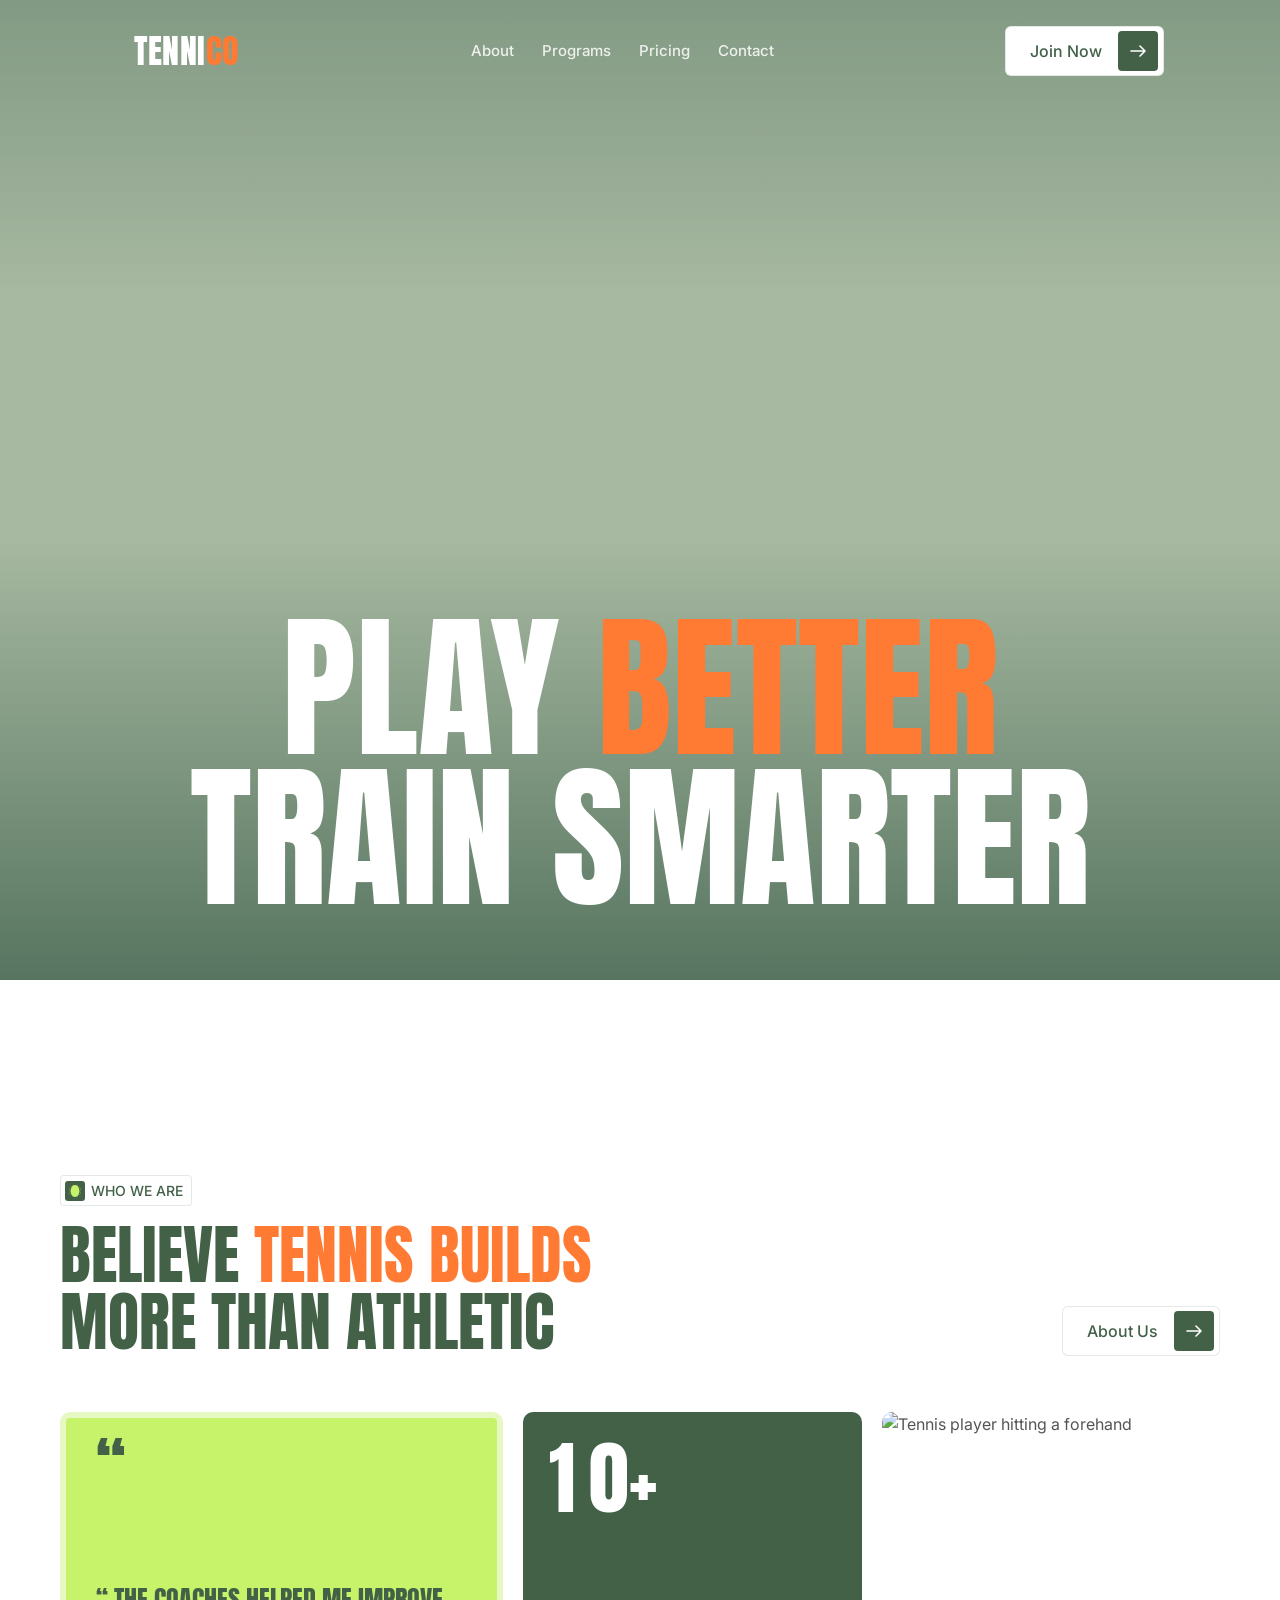
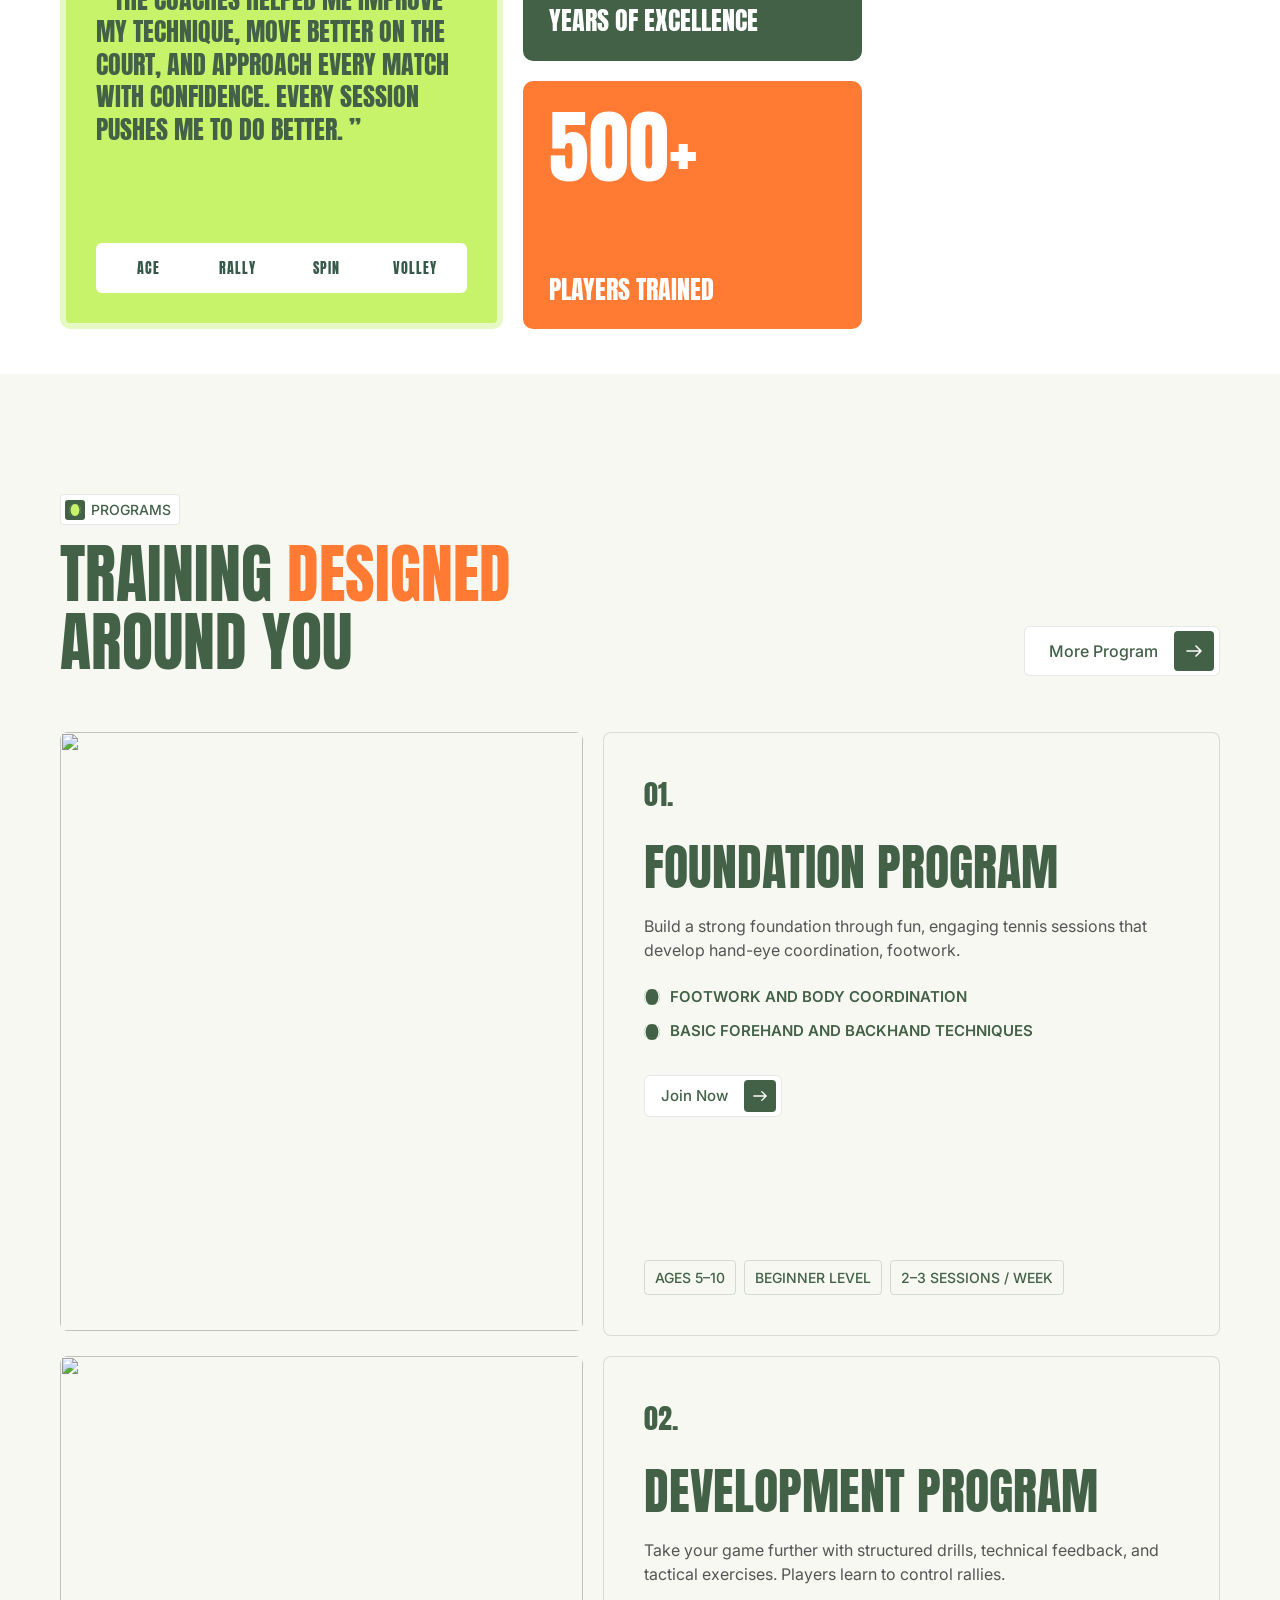
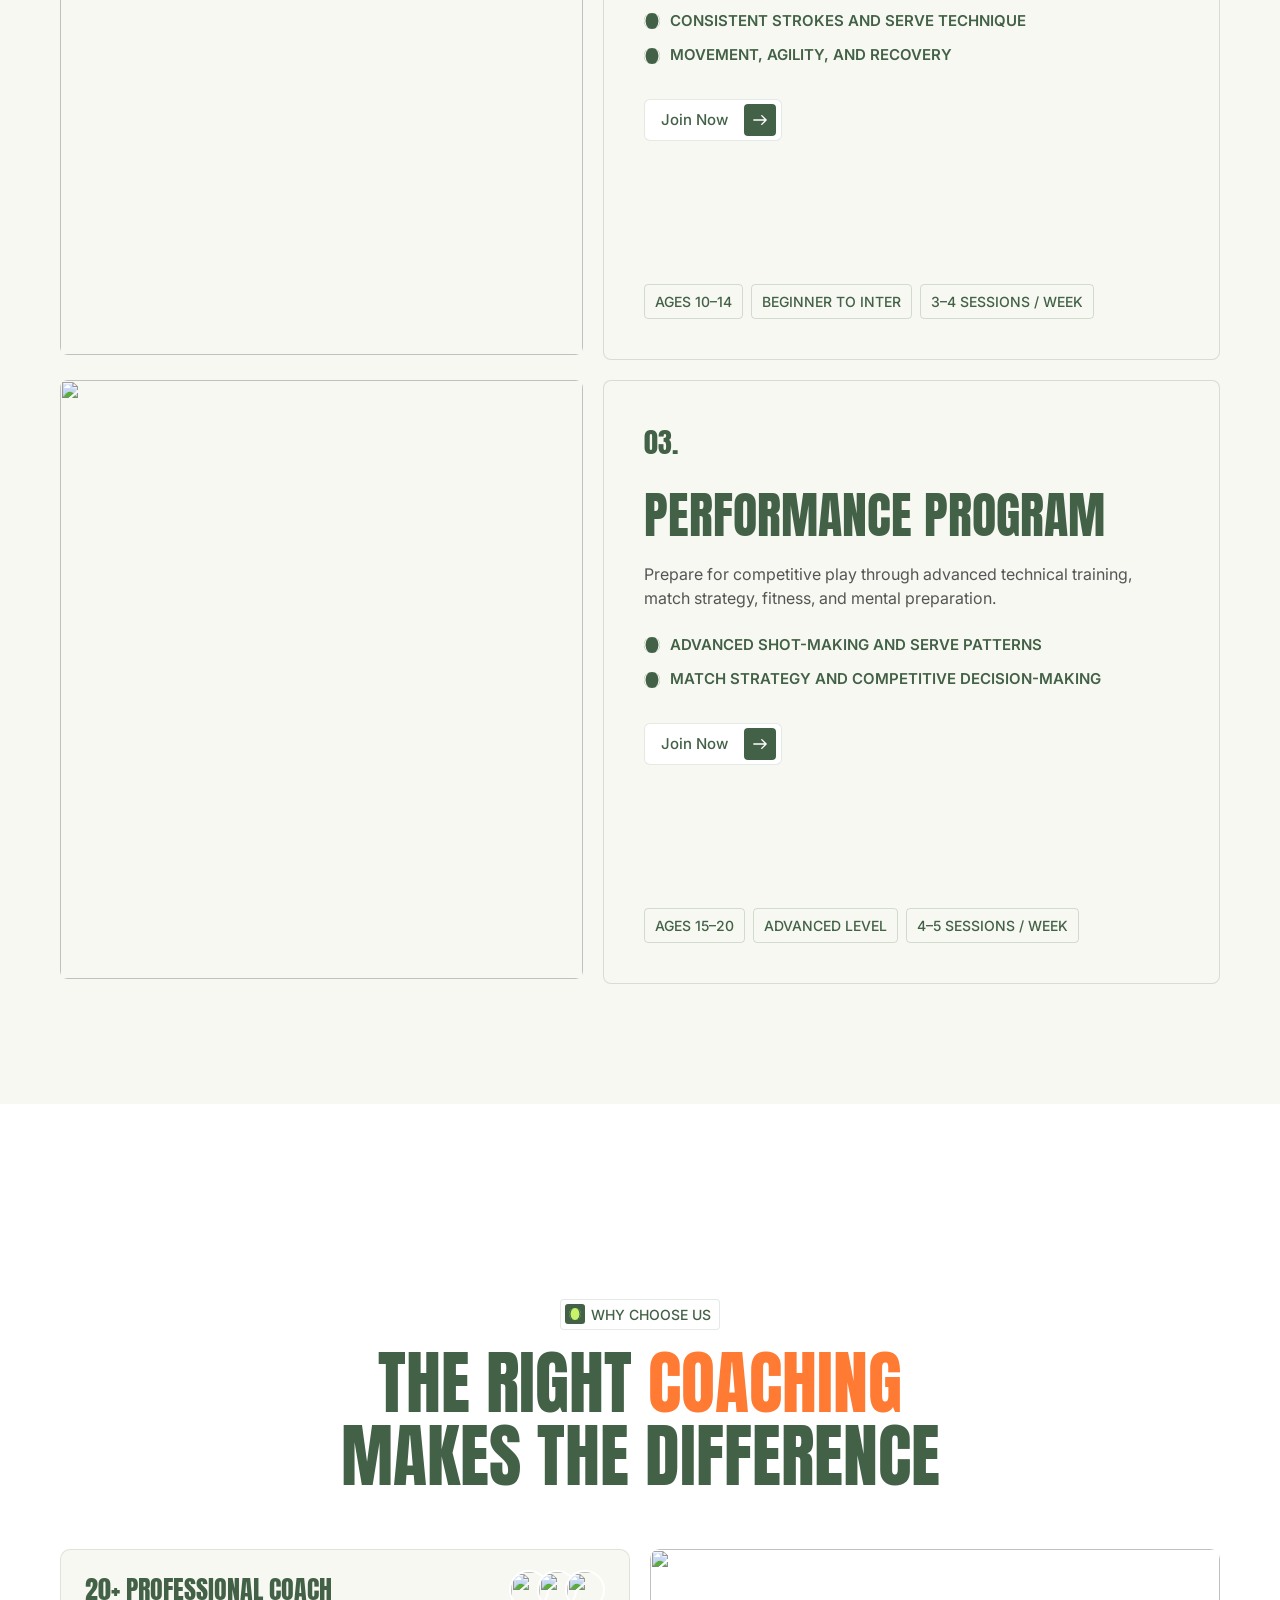
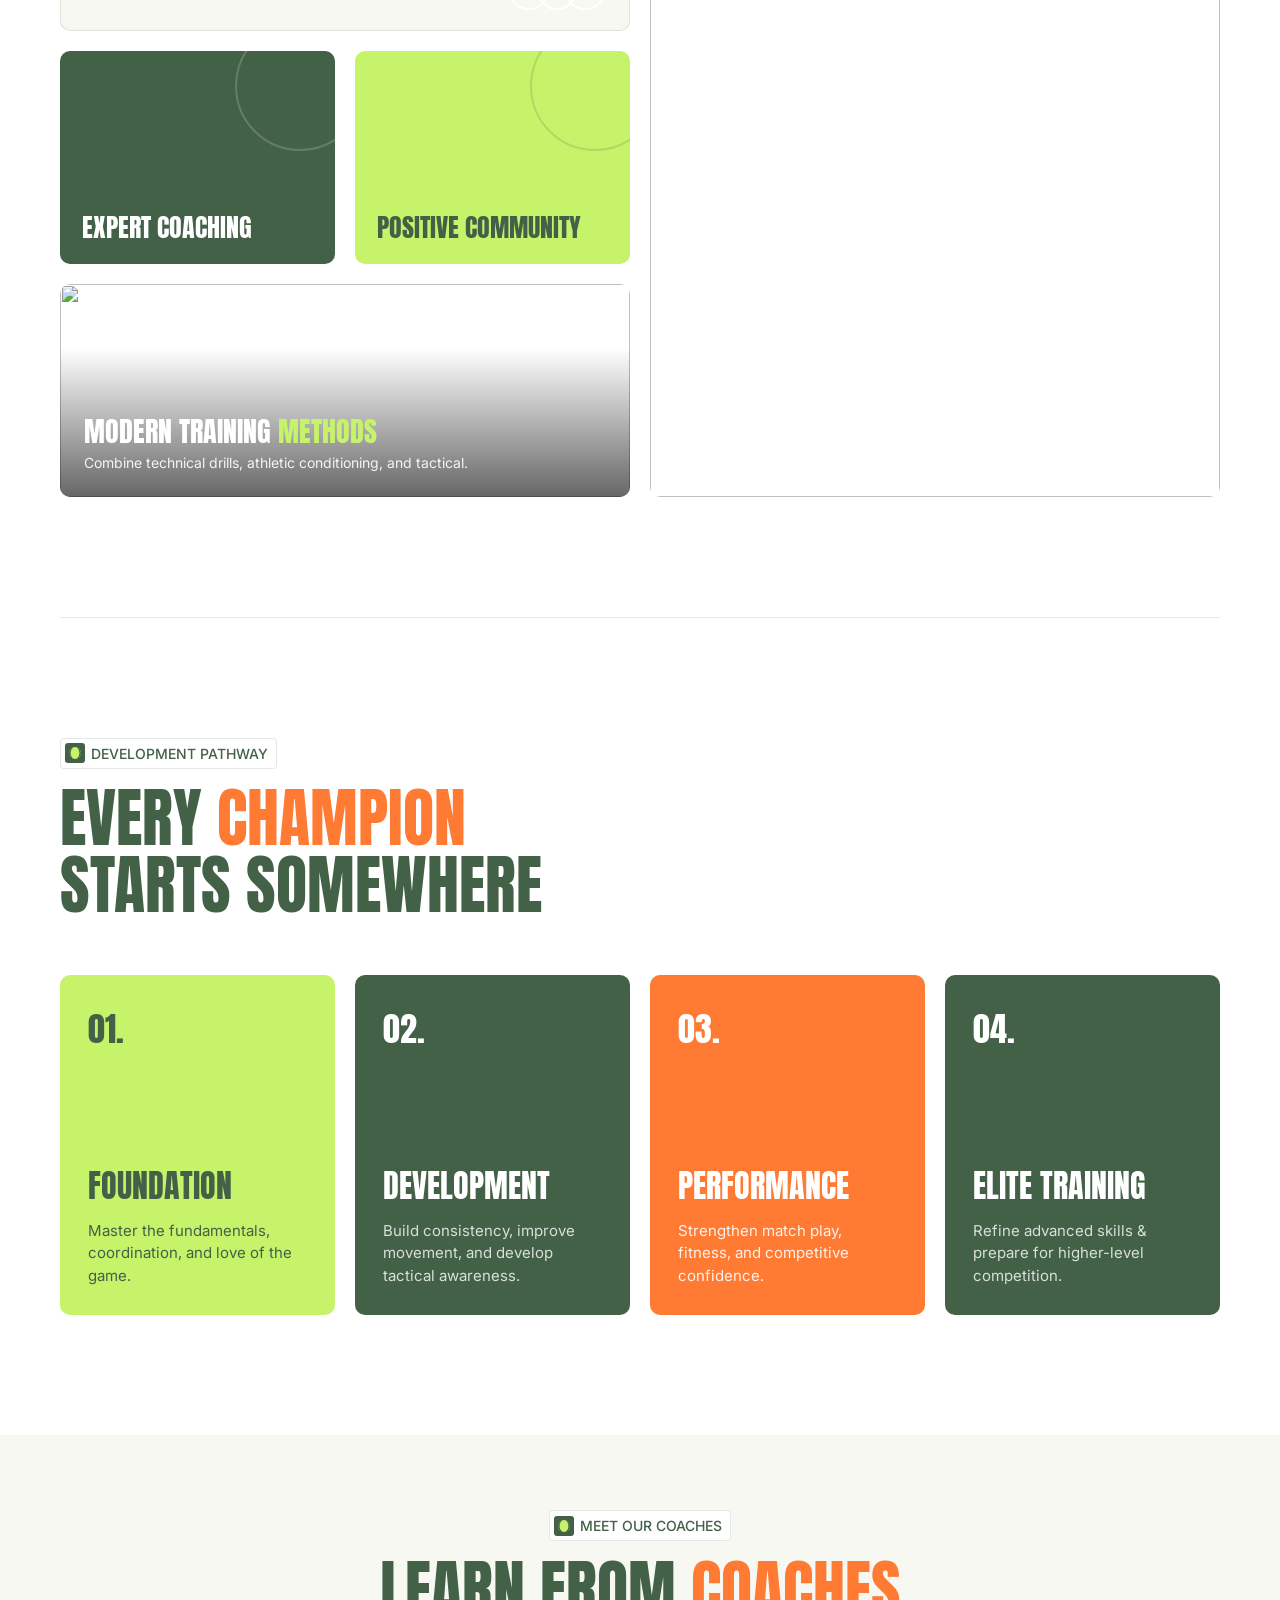
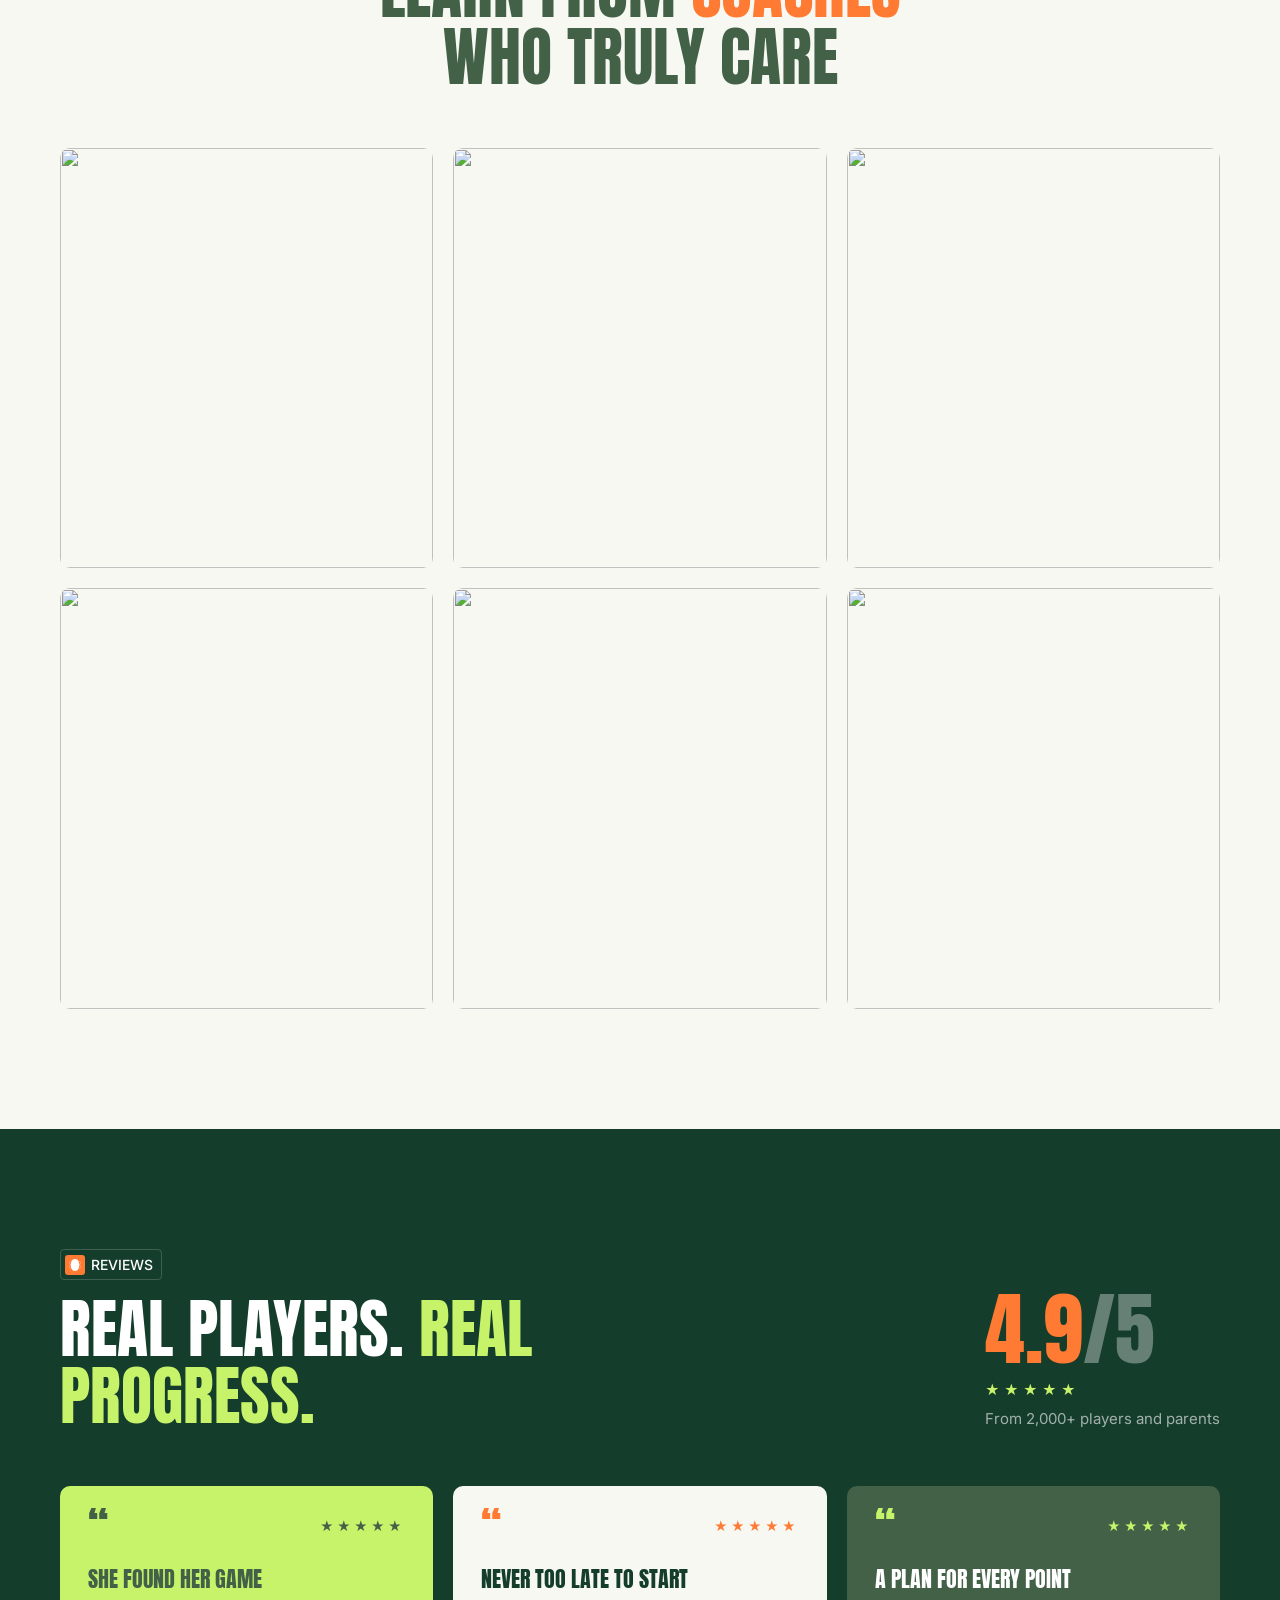
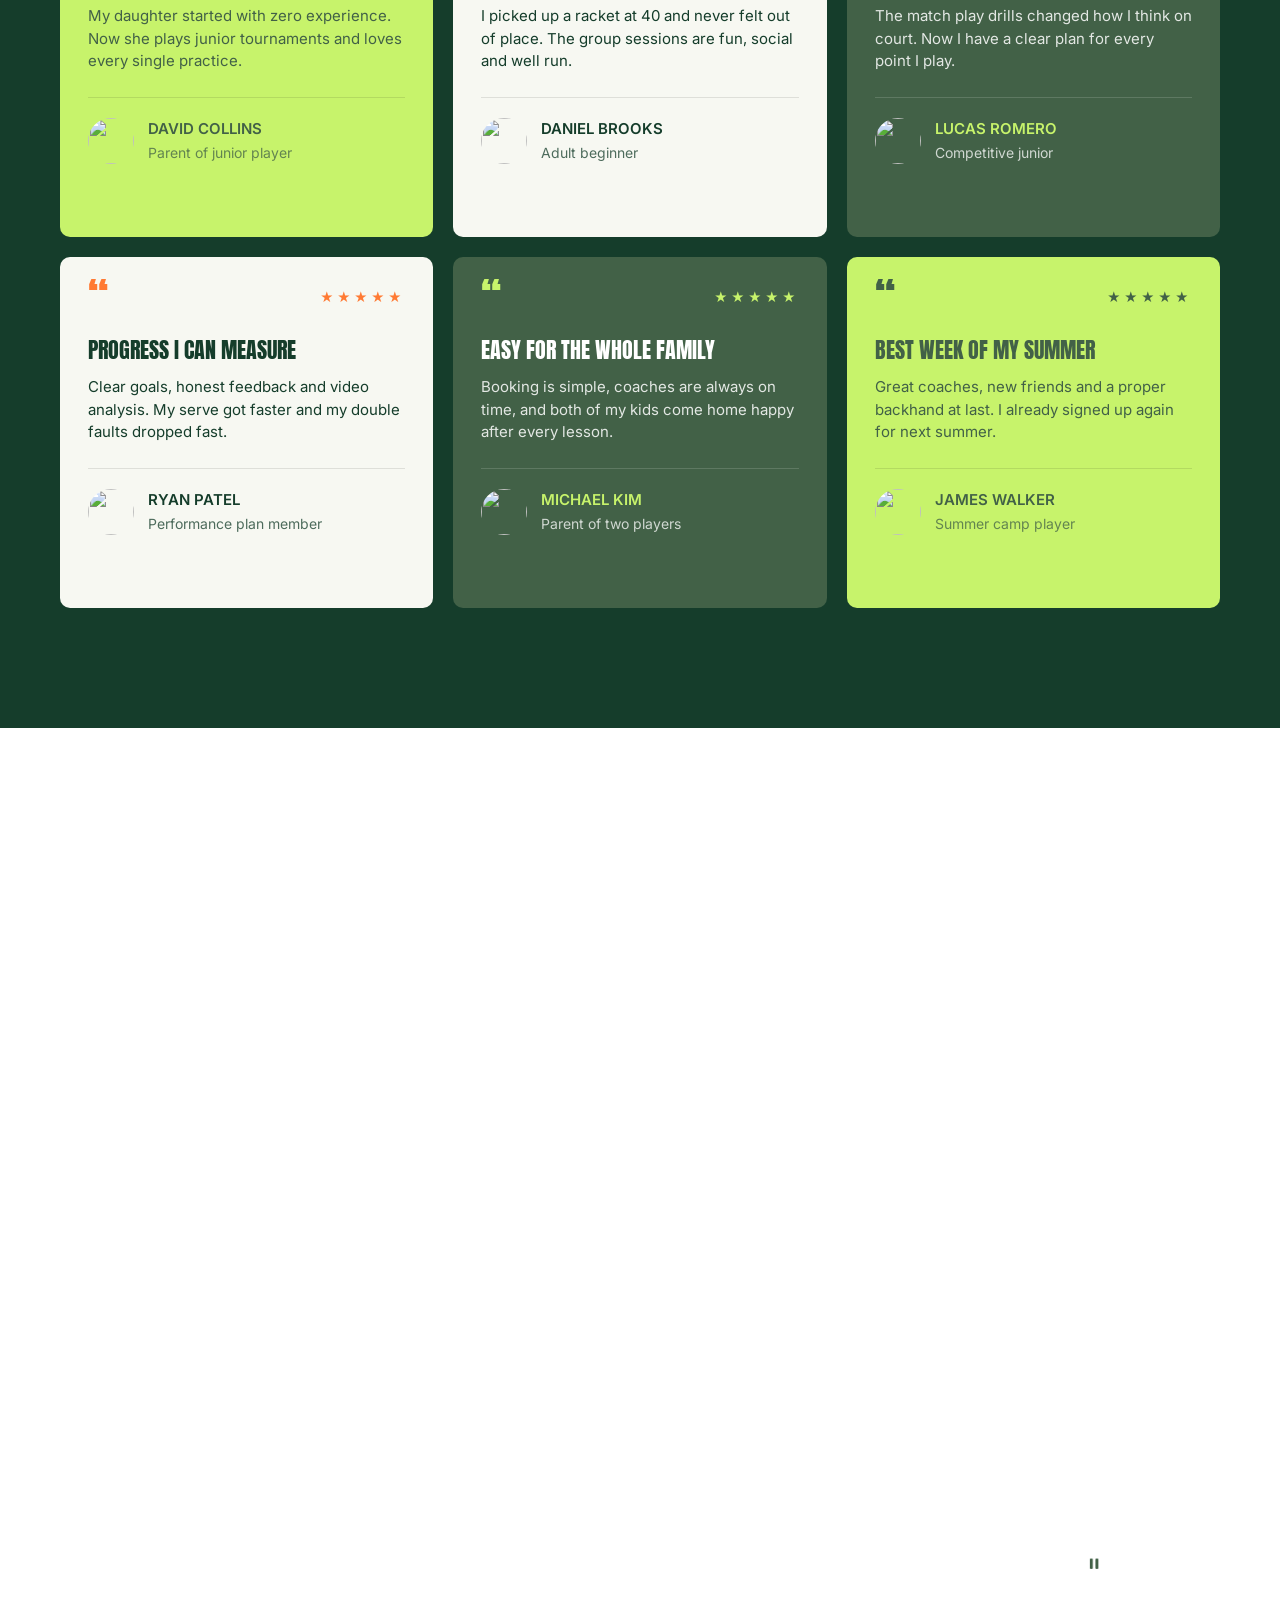
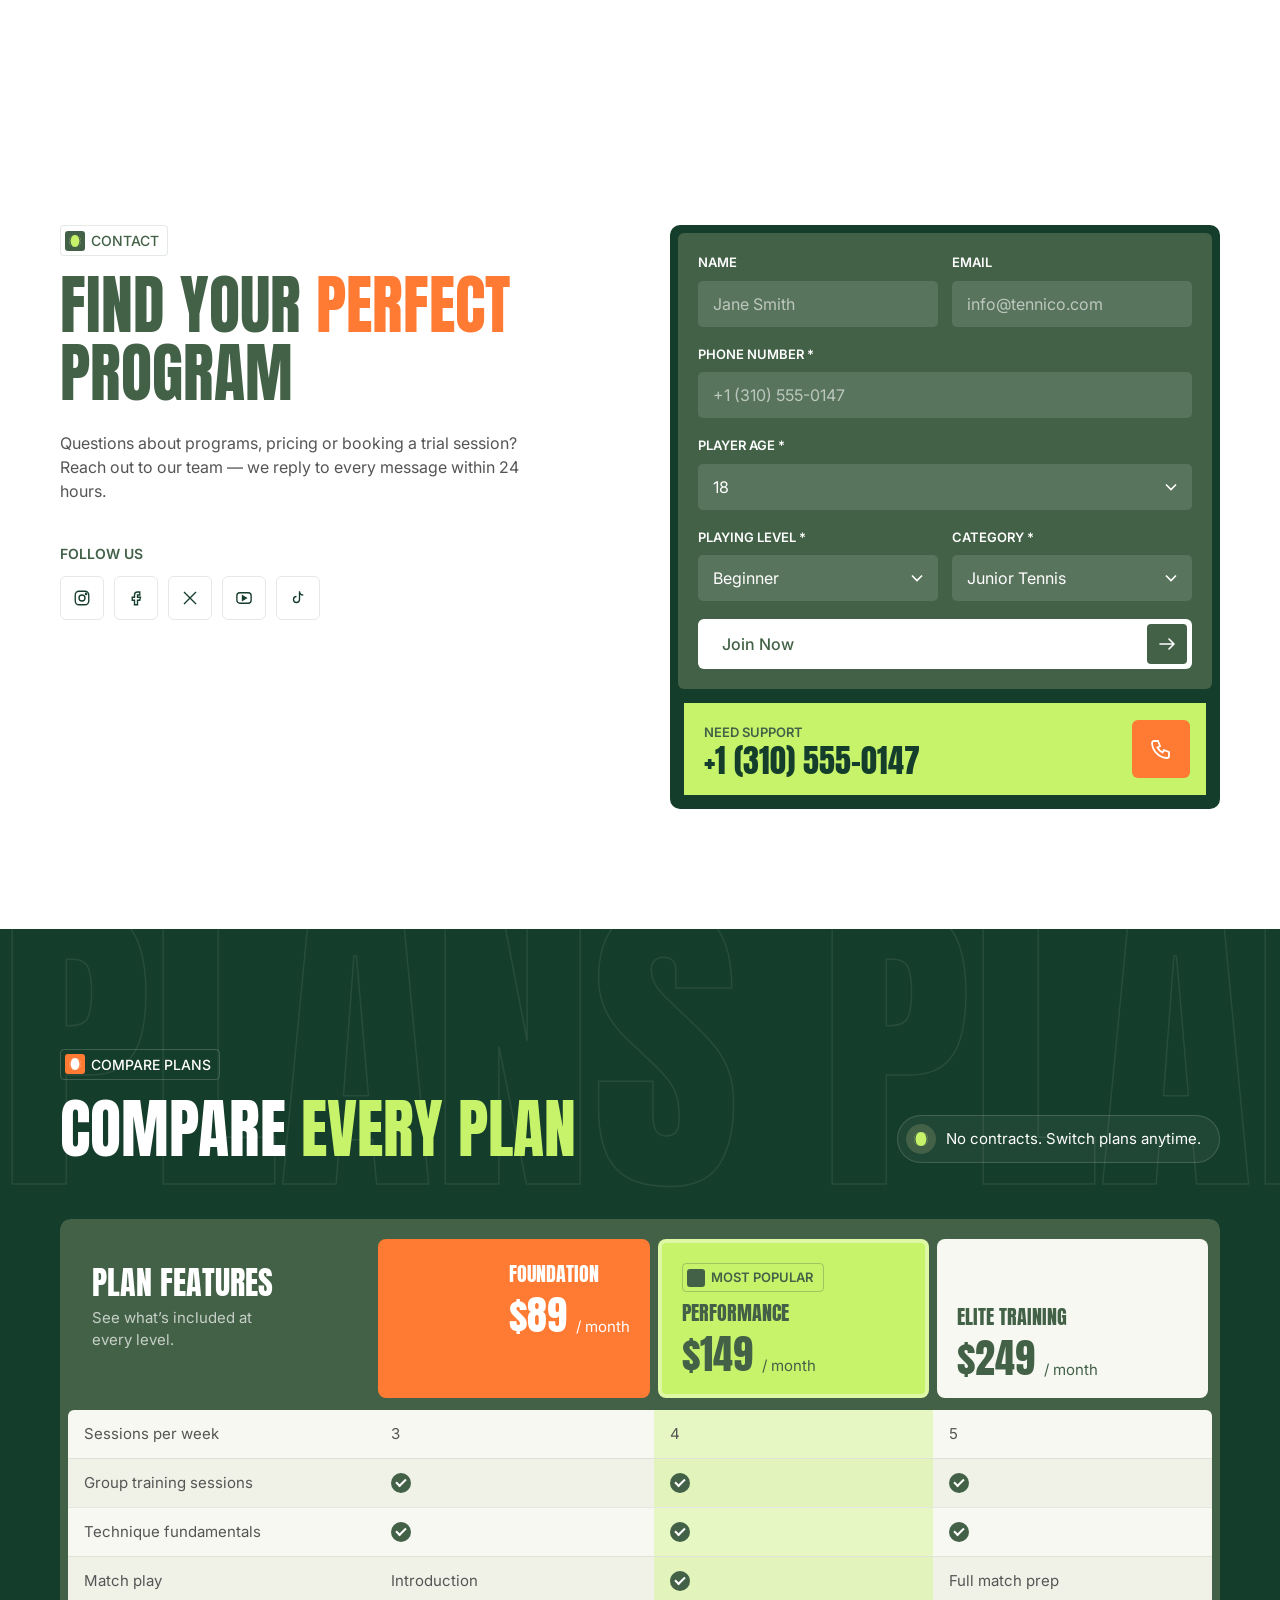
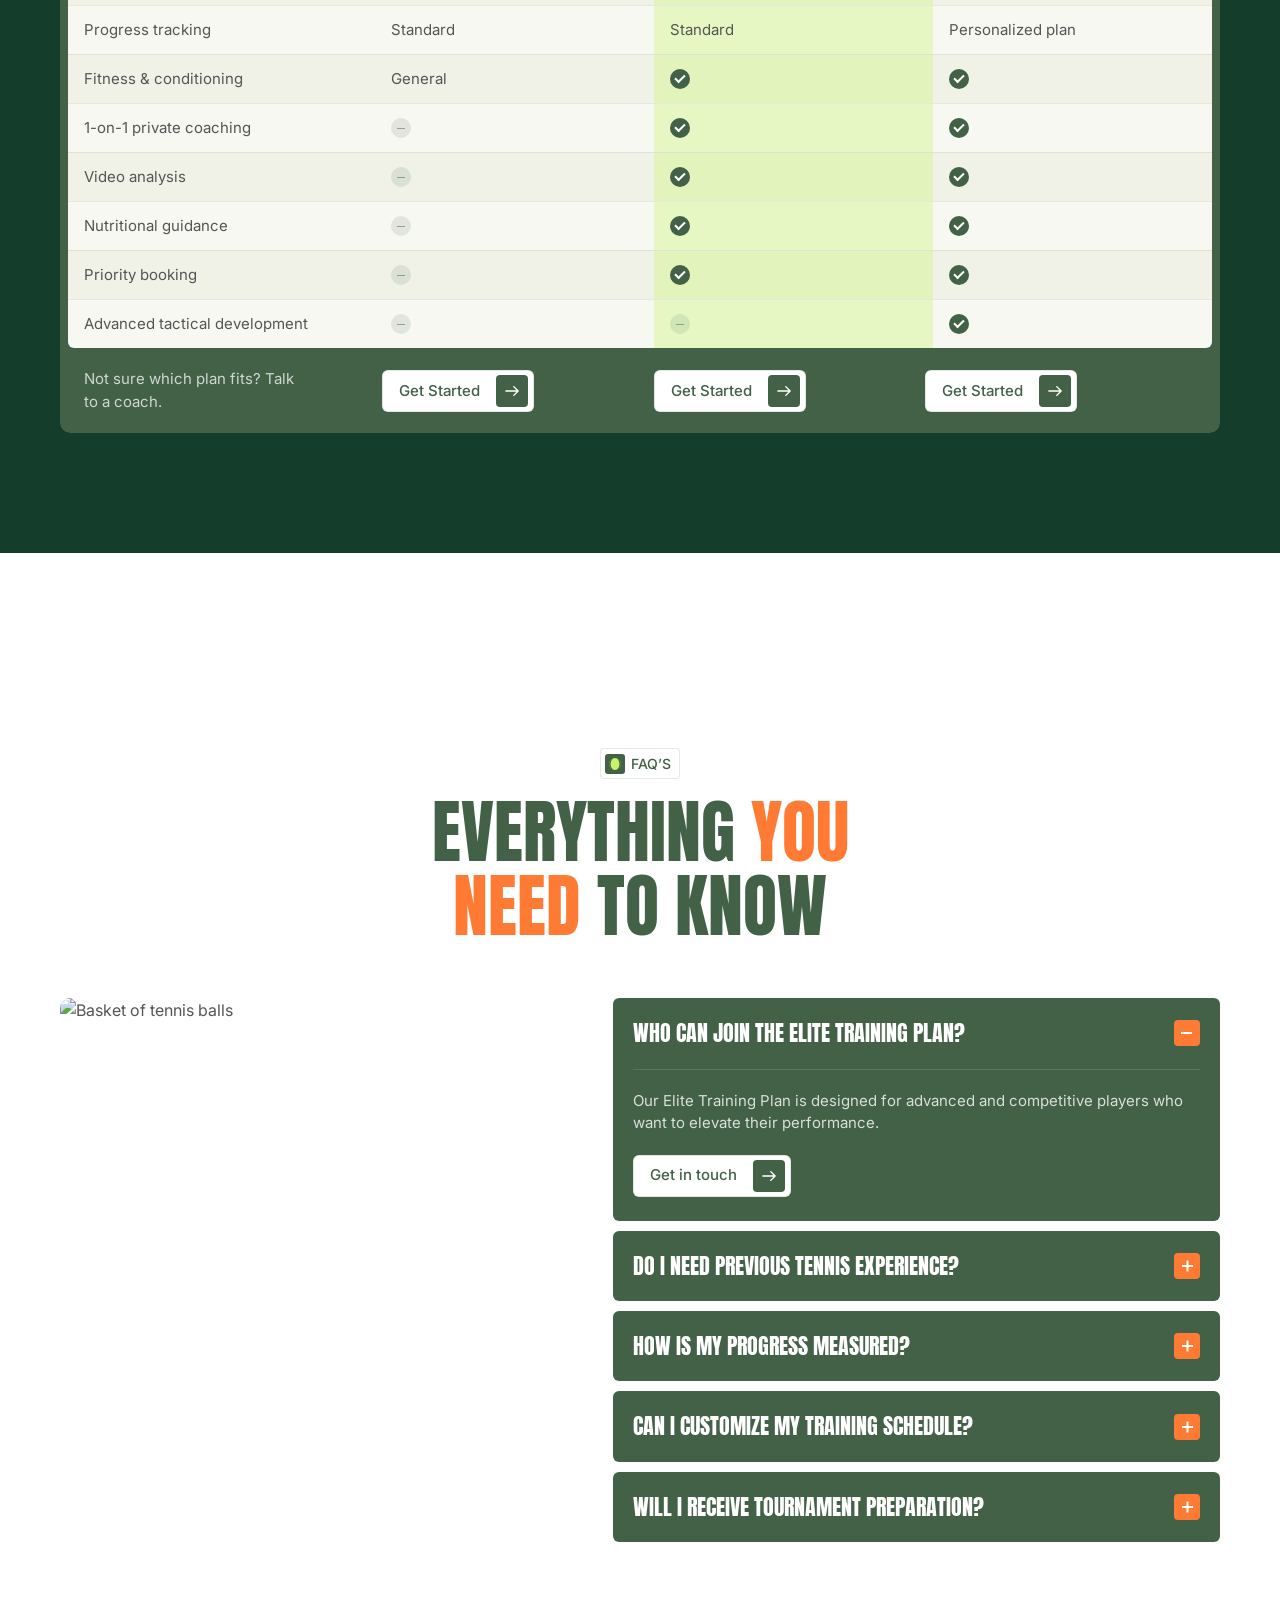
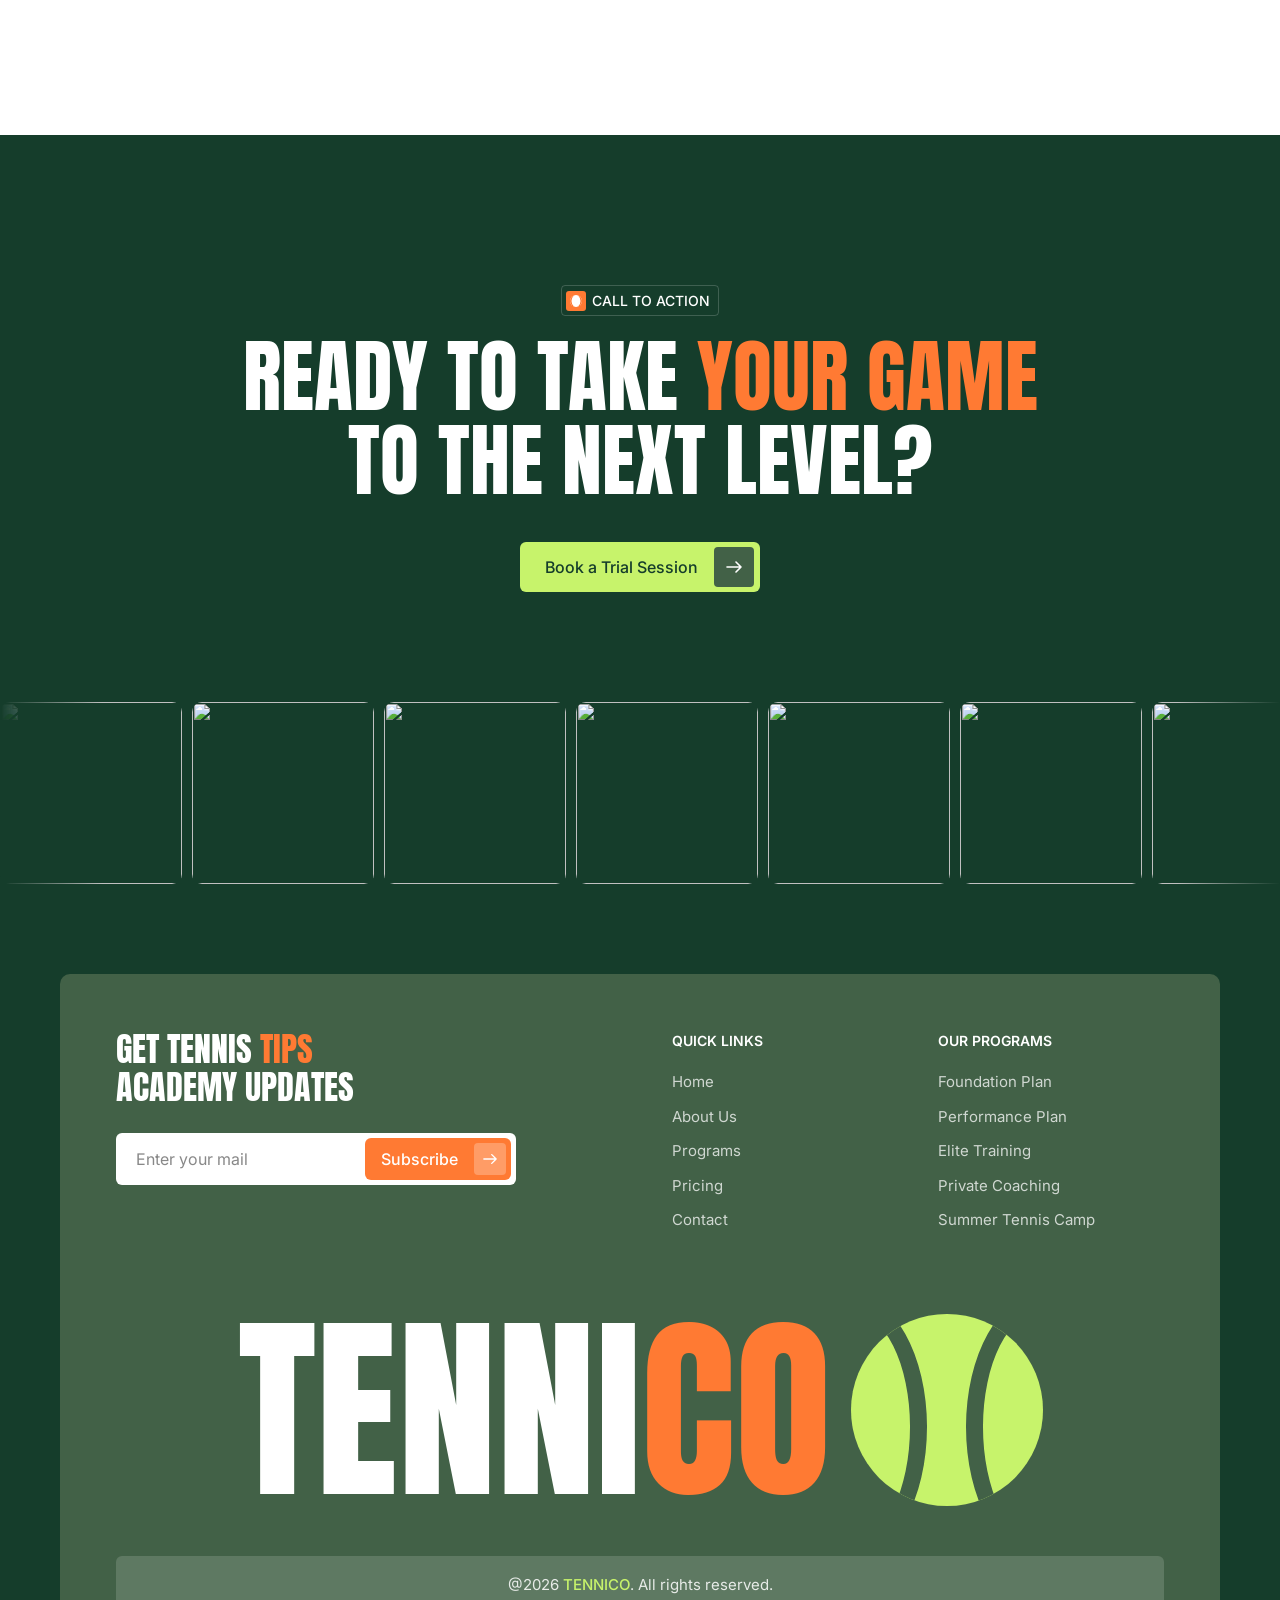
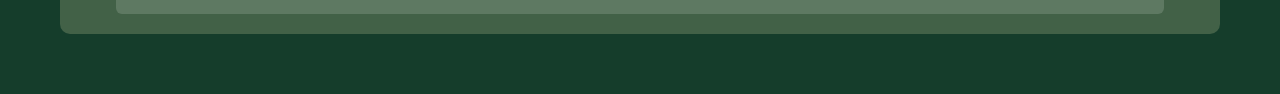
==== index.html @ ff77d7dc "Add Tennico one-page site Co-Authored-By: Claude Opus 5.5 <noreply@anthropic.com>" ====
<!doctype html>
<html lang="en">
<head>
<meta charset="utf-8">
<meta name="viewport" content="width=device-width, initial-scale=1">
<title>Tennico – Tennis Academy</title>
<link rel="preconnect" href="https://fonts.googleapis.com">
<link rel="preconnect" href="https://fonts.gstatic.com" crossorigin>
<link href="https://fonts.googleapis.com/css2?family=Anton&family=Inter:wght@400;500;600&display=swap" rel="stylesheet">
<style>
:root{
  --dark:#153D2B; --green:#426147; --lime:#C7F36B; --orange:#FF7A33;
  --cream:#F7F8F2; --white:#fff; --text:#555; --muted:#999;
  --line:rgba(66,97,71,.14);
  --ease:cubic-bezier(.22,1,.36,1);
  --container:1200px;
}
*{box-sizing:border-box;margin:0;padding:0}
html{scroll-behavior:smooth}
body{font-family:Inter,system-ui,sans-serif;font-size:16px;line-height:1.5;color:var(--text);background:var(--white);-webkit-font-smoothing:antialiased;overflow-x:hidden}
img{display:block;max-width:100%}
a{color:inherit;text-decoration:none}
button,input,select{font:inherit}
.container{width:100%;max-width:var(--container);margin:0 auto;padding:0 20px}
.display{font-family:Anton,Impact,sans-serif;font-weight:400;text-transform:uppercase;line-height:1.05;letter-spacing:0}
.h2{font-size:64px;color:var(--green)}
.o{color:var(--orange)} .l{color:var(--lime)} .w{color:#fff}

/* ---------- reveal animations ---------- */
[data-reveal]{opacity:0;transform:translateY(75px);transition:opacity 1s var(--ease),transform 1s var(--ease)}
[data-reveal].in{opacity:1;transform:none}
[data-fade]{opacity:0;transition:opacity 1.1s var(--ease)}
[data-fade].in{opacity:1}
.flip-wrap{perspective:1400px}
[data-flip]{opacity:0;transform:rotateY(180deg);transition:opacity .5s ease,transform 1.1s var(--ease);backface-visibility:hidden}
[data-flip].in{opacity:1;transform:none}

/* ---------- badge ---------- */
.badge{display:inline-flex;align-items:center;gap:6px;padding:4px 8px 4px 4px;border:1px solid var(--line);border-radius:4px;background:#fff;font-size:14px;font-weight:500;color:var(--green);text-transform:uppercase}
.badge i{width:20px;height:20px;border-radius:3px;background:var(--green);display:grid;place-items:center}
.badge i::after{content:"";width:12px;height:12px;border-radius:50%;background:var(--lime);box-shadow:inset 3px 0 0 -1.5px var(--green),inset -3px 0 0 -1.5px var(--green)}
.badge.dark{background:transparent;border-color:rgba(255,255,255,.18);color:#fff}
.badge.orange i{background:var(--orange)} .badge.orange i::after{background:#fff;box-shadow:inset 3px 0 0 -1.5px var(--orange),inset -3px 0 0 -1.5px var(--orange)}

/* ---------- button (icon box expands on hover) ---------- */
.btn{position:relative;display:inline-flex;align-items:center;gap:16px;height:50px;padding:0 5px 0 24px;border-radius:6px;background:#fff;color:var(--green);font-weight:500;overflow:hidden;isolation:isolate;border:1px solid var(--line);cursor:pointer;white-space:nowrap}
.btn .ib{position:absolute;right:5px;top:50%;width:40px;height:40px;margin-top:-20px;border-radius:4px;background:var(--green);z-index:-1;transition:width .55s var(--ease),right .55s var(--ease),height .55s var(--ease),margin .55s var(--ease)}
.btn span{transition:color .4s var(--ease)}
.btn svg{width:40px;height:40px;padding:12px;color:#fff;flex:none;transition:transform .55s var(--ease)}
.btn:hover .ib{width:calc(100% - 10px)}
.btn:hover span{color:#fff}
.btn:hover svg{transform:translateX(3px)}
.btn.lime{background:var(--lime);border-color:transparent;color:var(--dark)}
.btn.lime .ib{background:var(--green)}
.btn.sm{height:42px;padding-left:16px;font-size:15px}
.btn.sm .ib{width:32px;height:32px;margin-top:-16px}
.btn.sm svg{width:32px;height:32px;padding:9px}
.btn.sm:hover .ib{width:calc(100% - 10px)}

/* ---------- nav ---------- */
.nav{position:fixed;inset:20px 0 auto;z-index:50;display:flex;justify-content:center;padding:0 20px;pointer-events:none}
.nav-in{pointer-events:auto;width:100%;max-width:1060px;display:flex;align-items:center;justify-content:space-between;padding:6px 6px 6px 24px;border-radius:8px;transition:background .5s var(--ease),backdrop-filter .5s,box-shadow .5s}
.nav.scrolled .nav-in{background:rgba(21,61,43,.82);backdrop-filter:blur(14px);-webkit-backdrop-filter:blur(14px);box-shadow:0 10px 30px rgba(0,0,0,.12)}
.logo{font-family:Anton,sans-serif;font-size:34px;line-height:1;color:#fff;letter-spacing:.5px}
.logo b{font-weight:400;color:var(--orange)}
.links{display:flex;gap:28px}
.links a{position:relative;color:rgba(255,255,255,.85);font-size:15px;font-weight:500;overflow:hidden;display:block;height:22px}
.links a span{display:block;transition:transform .5s var(--ease)}
.links a span:last-child{position:absolute;top:100%;left:0;color:var(--lime)}
.links a:hover span{transform:translateY(-100%)}
.burger{display:none;width:44px;height:44px;border-radius:6px;background:#fff;border:0;cursor:pointer;place-items:center}
.burger i{display:block;width:18px;height:2px;background:var(--green);position:relative;transition:transform .4s var(--ease)}
.burger i::before,.burger i::after{content:"";position:absolute;left:0;width:18px;height:2px;background:var(--green);transition:transform .4s var(--ease),top .4s var(--ease)}
.burger i::before{top:-6px}.burger i::after{top:6px}
.nav.open .burger i{background:transparent}
.nav.open .burger i::before{top:0;transform:rotate(45deg)}
.nav.open .burger i::after{top:0;transform:rotate(-45deg)}
.mmenu{display:none}

/* ---------- hero ---------- */
.hero{position:relative;height:980px;max-height:110vh;min-height:640px;overflow:hidden;background:#a7b9a1}
.hero-bg{position:absolute;inset:-6% 0 0;opacity:0;transform:scale(1.1);transition:opacity 1.4s var(--ease),transform 1.8s var(--ease);will-change:transform}
.hero-bg img{width:100%;height:100%;object-fit:cover;object-position:center top}
.loaded .hero-bg{opacity:1;transform:scale(1)}
.hero-grad{position:absolute;inset:0;background:linear-gradient(180deg,rgba(21,61,43,.25) 0%,rgba(21,61,43,0) 30%,rgba(21,61,43,0) 55%,rgba(21,61,43,.55) 100%)}
.hero-title{position:absolute;left:0;right:0;bottom:70px;text-align:center;color:#fff;font-size:clamp(64px,12.2vw,176px);line-height:.92}
.hero-title .line{display:block;overflow:hidden;padding-top:.04em}
.hero-title .word{display:inline-block;transform:translateY(110%);transition:transform 1.2s var(--ease)}
.loaded .hero-title .word{transform:none}

/* ---------- section shells ---------- */
section{position:relative;overflow:clip}
.pad{padding:120px 0}
.head-row{display:flex;justify-content:space-between;align-items:flex-end;gap:40px;margin-bottom:56px}
.head-row .h2{margin-top:16px}
.center{text-align:center}
.center .h2{margin-top:16px}

/* ---------- who we are ---------- */
.who{padding:195px 0 45px}
.who-grid{display:grid;grid-template-columns:1.18fr .9fr .9fr;gap:20px;height:517px}
.quote-card{background:var(--lime);border-radius:10px;padding:30px;display:flex;flex-direction:column;justify-content:space-between;border:6px solid #e7f9c3}
.quote-card .qm{font-family:Anton;font-size:64px;line-height:.6;color:var(--green);height:36px}
.quote-card p{font-family:Anton;text-transform:uppercase;font-size:26px;line-height:1.25;color:var(--green)}
.partners{display:grid;grid-template-columns:repeat(4,1fr);gap:8px;background:#fff;border-radius:6px;padding:12px}
.partners span{height:26px;display:grid;place-items:center;font-family:Anton;font-size:14px;color:var(--dark);letter-spacing:1px;opacity:.85}
.stats{display:grid;grid-template-rows:1fr 1fr;gap:20px}
.stat{border-radius:10px;padding:26px;display:flex;flex-direction:column;justify-content:space-between;color:#fff}
.stat.g{background:var(--green)} .stat.or{background:var(--orange)}
.stat .num{font-family:Anton;font-size:80px;line-height:1;display:flex}
.stat .lbl{font-family:Anton;font-size:26px;text-transform:uppercase;line-height:1.1}
.roll{display:inline-block;height:1em;overflow:hidden;line-height:1}
.roll span{display:flex;flex-direction:column;transition:transform 2.2s var(--ease)}
.roll span b{font-weight:400;height:1em}
.photo{border-radius:10px;overflow:hidden}
.photo img{width:100%;height:100%;object-fit:cover;transition:transform 1.2s var(--ease)}
.photo:hover img{transform:scale(1.06)}

/* ---------- programs ---------- */
.programs{background:var(--cream)}
.prog{display:grid;grid-template-columns:1fr 1.18fr;gap:20px;min-height:604px;margin-top:20px}
.prog .photo{height:599px;border-radius:8px}
.prog-card{background:var(--cream);border:1px solid rgba(66,97,71,.18);border-radius:8px;padding:40px;display:flex;flex-direction:column}
.prog-card .n{font-family:Anton;font-size:28px;color:var(--green)}
.prog-card h3{font-family:Anton;font-weight:400;font-size:50px;text-transform:uppercase;color:var(--green);line-height:1.1;margin:24px 0 20px}
.prog-card p{max-width:520px}
.prog-card ul{list-style:none;margin:24px 0 32px;display:grid;gap:12px}
.prog-card li{display:flex;gap:10px;align-items:center;font-weight:600;color:var(--green);text-transform:uppercase;font-size:15px}
.ball{width:16px;height:16px;border-radius:50%;background:var(--green);flex:none;box-shadow:inset 4px 0 0 -2.5px var(--cream),inset -4px 0 0 -2.5px var(--cream)}
.tags{margin-top:auto;display:flex;flex-wrap:wrap;gap:8px}
.tags span{padding:6px 10px;border:1px solid rgba(66,97,71,.2);border-radius:4px;font-size:14px;font-weight:500;text-transform:uppercase;color:var(--green)}

/* ---------- why choose ---------- */
.why{padding:195px 0 0}
.why .h2{font-size:70px}
.why-grid{display:grid;grid-template-columns:1fr 1fr;gap:20px;margin-top:56px;height:548px}
.why-left{display:grid;grid-template-rows:auto 1fr 1fr;gap:20px}
.why-left .tiles{display:grid;grid-template-columns:1fr 1fr;gap:20px}
.coach-count{display:flex;align-items:center;justify-content:space-between;background:var(--cream);border:1px solid var(--line);border-radius:10px;padding:20px 24px}
.coach-count strong{font-family:Anton;font-weight:400;font-size:26px;color:var(--green);text-transform:uppercase}
.avatars{display:flex}
.avatars img{width:40px;height:40px;border-radius:50%;border:2px solid #fff;object-fit:cover;margin-left:-12px}
.tile{position:relative;border-radius:10px;padding:22px;display:flex;align-items:flex-end;overflow:hidden;min-height:120px}
.tile h4{font-family:Anton;font-weight:400;font-size:26px;text-transform:uppercase;position:relative;z-index:1;line-height:1.1}
.tile.g{background:var(--green);color:#fff}.tile.lm{background:var(--lime);color:var(--green)}
.tile .ring{position:absolute;right:-30px;top:-30px;width:130px;height:130px;border-radius:50%;border:2px solid currentColor;opacity:.18;transition:transform 1s var(--ease)}
.tile:hover .ring{transform:scale(1.25) rotate(40deg)}
.img-tile{position:relative;border-radius:10px;overflow:hidden;color:#fff;display:flex;flex-direction:column;justify-content:flex-end;padding:24px}
.img-tile img{position:absolute;inset:0;width:100%;height:100%;object-fit:cover;transition:transform 1.2s var(--ease)}
.img-tile:hover img{transform:scale(1.06)}
.img-tile::before{content:"";position:absolute;inset:0;background:linear-gradient(0deg,rgba(0,0,0,.6),transparent 70%);z-index:1}
.img-tile h4,.img-tile p{position:relative;z-index:2}
.img-tile h4{font-family:Anton;font-weight:400;font-size:28px;text-transform:uppercase}
.img-tile p{font-size:14px;opacity:.9}
.slider{position:relative;border-radius:10px;overflow:hidden}
.slider img{position:absolute;inset:0;width:100%;height:100%;object-fit:cover;opacity:0;transform:scale(1.08);transition:opacity 1s var(--ease),transform 6s linear}
.slider img.on{opacity:1;transform:scale(1)}
.dots{position:absolute;left:50%;bottom:22px;transform:translateX(-50%);display:flex;gap:6px;z-index:2}
.dots button{width:24px;height:4px;border-radius:2px;border:0;background:rgba(255,255,255,.4);cursor:pointer;overflow:hidden;position:relative}
.dots button::after{content:"";position:absolute;inset:0;background:#fff;transform:scaleX(0);transform-origin:left}
.dots button.on::after{animation:dot 4.5s linear forwards}
@keyframes dot{to{transform:scaleX(1)}}
.divider{height:1px;background:var(--line);margin-top:120px}

/* ---------- pathway ---------- */
.path{padding:120px 0}
.path-cards{display:grid;grid-template-columns:repeat(4,1fr);gap:20px;height:340px;margin-top:56px}
.pcard{border-radius:10px;padding:28px;display:flex;flex-direction:column;justify-content:space-between;transition:transform .6s var(--ease),opacity .5s ease}
.pcard.in:hover{transform:translateY(-8px)}
.pcard .num{font-family:Anton;font-size:34px}
.pcard h4{font-family:Anton;font-weight:400;font-size:32px;text-transform:uppercase;margin-bottom:10px}
.pcard p{font-size:15px}
.pc1{background:var(--lime);color:var(--green)}.pc1 p{color:var(--green)}
.pc2,.pc4{background:var(--green);color:#fff}.pc2 p,.pc4 p{color:rgba(255,255,255,.8)}
.pc3{background:var(--orange);color:#fff}.pc3 p{color:rgba(255,255,255,.9)}

/* ---------- coaches ---------- */
.coaches{background:var(--cream);padding:75px 0 120px}
.coach-grid{display:grid;grid-template-columns:repeat(3,1fr);gap:20px;margin-top:56px}
.coach{position:relative;aspect-ratio:370/417;border-radius:10px;overflow:hidden;cursor:pointer}
.coach img{width:100%;height:100%;object-fit:cover;transition:transform 1.2s var(--ease)}
.coach:hover img{transform:scale(1.07)}
.coach .tag{position:absolute;left:16px;right:16px;bottom:16px;padding:14px 18px;border-radius:6px;background:#fff;display:flex;justify-content:space-between;align-items:center;transform:translateY(calc(100% + 20px));transition:transform .6s var(--ease)}
.coach:hover .tag{transform:none}
.coach .tag b{font-family:Anton;font-weight:400;font-size:22px;color:var(--green);text-transform:uppercase}
.coach .tag small{color:var(--orange);font-weight:600;font-size:13px;text-transform:uppercase}

/* ---------- reviews ---------- */
.reviews{background:var(--dark);padding:120px 0}
.reviews .h2{color:#fff}
.score{text-align:left}
.score .big{font-family:Anton;font-size:80px;line-height:1;color:var(--orange)}
.score .big em{font-style:normal;color:rgba(255,255,255,.35)}
.stars{color:var(--lime);letter-spacing:4px;font-size:14px;margin:10px 0 6px}
.score small{color:rgba(255,255,255,.6);font-size:15px}
.rev-grid{display:grid;grid-template-columns:repeat(3,1fr);gap:20px}
.rev{border-radius:10px;padding:28px;display:flex;flex-direction:column;transition:transform .6s var(--ease)}
.rev:hover{transform:translateY(-8px) rotate(-.6deg)}
.rev .top{display:flex;justify-content:space-between;align-items:center}
.rev .qm{font-family:Anton;font-size:44px;line-height:.6;height:24px}
.rev .st{letter-spacing:3px;font-size:13px}
.rev h4{font-family:Anton;font-weight:400;font-size:22px;text-transform:uppercase;margin:24px 0 10px}
.rev p{font-size:15px}
.rev .who{display:flex;gap:14px;align-items:center;margin-top:24px;padding-top:20px;border-top:1px solid rgba(0,0,0,.1)}
.rev .who img{width:46px;height:46px;border-radius:50%;object-fit:cover}
.rev .who b{display:block;font-weight:600;text-transform:uppercase;font-size:15px}
.rev .who span{font-size:14px;opacity:.75}
.rv-l{background:var(--lime);color:var(--green)}.rv-l p{color:var(--green)}
.rv-w{background:var(--cream);color:var(--dark)}.rv-w .qm,.rv-w .st{color:var(--orange)}
.rv-g{background:var(--green);color:#fff}.rv-g p{color:rgba(255,255,255,.85)}.rv-g .who{border-color:rgba(255,255,255,.15)}.rv-g .who b{color:var(--lime)}.rv-g .qm,.rv-g .st{color:var(--lime)}

/* ---------- video ---------- */
.video{padding:195px 0 45px}
.vwrap{position:relative;border-radius:10px;overflow:hidden;aspect-ratio:1160/737;transform-origin:center;will-change:transform}
.vwrap video{width:100%;height:100%;object-fit:cover}
.vbtn{position:absolute;right:24px;bottom:24px;width:56px;height:56px;border-radius:50%;border:0;background:#fff;color:var(--green);display:grid;place-items:center;cursor:pointer;transition:transform .4s var(--ease)}
.vbtn:hover{transform:scale(1.08)}

/* ---------- contact ---------- */
.contact{padding:120px 0}
.contact-grid{display:grid;grid-template-columns:1fr 1fr;gap:60px;align-items:start}
.contact .h2{margin:16px 0 24px}
.contact .intro{max-width:470px}
.follow{margin-top:40px}
.follow h5{font-size:14px;font-weight:600;text-transform:uppercase;color:var(--green);margin-bottom:12px}
.socials{display:flex;gap:10px}
.socials a{width:44px;height:44px;border-radius:6px;border:1px solid var(--line);display:grid;place-items:center;color:var(--dark);transition:background .4s var(--ease),color .4s,transform .4s var(--ease)}
.socials a:hover{background:var(--green);color:#fff;transform:translateY(-3px)}
.socials svg{width:18px;height:18px}
.form-shell{background:var(--dark);border-radius:10px;padding:8px}
form{background:var(--green);border-radius:6px;padding:20px;display:grid;grid-template-columns:1fr 1fr;gap:18px 14px}
form .full{grid-column:1/-1}
label{display:block;font-size:13px;font-weight:600;color:#fff;text-transform:uppercase;margin-bottom:8px}
input,select{width:100%;height:46px;border-radius:5px;border:1px solid transparent;background:rgba(255,255,255,.12);color:#fff;padding:0 14px;outline:none;transition:border-color .3s,background .3s;appearance:none;-webkit-appearance:none}
input::placeholder{color:rgba(255,255,255,.6)}
input:focus,select:focus{border-color:var(--lime);background:rgba(255,255,255,.18)}
select{background-image:url("data:image/svg+xml,%3Csvg xmlns='http://www.w3.org/2000/svg' width='12' height='8' fill='none' stroke='white' stroke-width='1.6'%3E%3Cpath d='M1 1.5l5 5 5-5'/%3E%3C/svg%3E");background-repeat:no-repeat;background-position:right 14px center;cursor:pointer}
select option{color:#000}
form .btn{width:100%;justify-content:space-between;border:0}
.support{margin-top:8px;background:var(--lime);border-radius:6px;padding:16px 16px 16px 20px;display:flex;justify-content:space-between;align-items:center;border:6px solid var(--dark)}
.support small{font-size:13px;font-weight:600;text-transform:uppercase;color:var(--green)}
.support b{display:block;font-family:Anton;font-weight:400;font-size:32px;color:var(--dark);line-height:1.1}
.support a.call{width:58px;height:58px;border-radius:6px;background:var(--orange);display:grid;place-items:center;color:#fff;transition:transform .5s var(--ease)}
.support a.call:hover{transform:rotate(-12deg) scale(1.06)}
.sent{grid-column:1/-1;color:var(--lime);font-weight:500;display:none}

/* ---------- compare ---------- */
.compare{background:var(--dark);padding:120px 0}
.outline{position:absolute;top:-40px;left:0;white-space:nowrap;font-family:Anton;font-size:320px;line-height:1;color:transparent;-webkit-text-stroke:1.5px rgba(255,255,255,.08);text-transform:uppercase;display:flex;gap:80px;animation:marq 40s linear infinite;pointer-events:none}
@keyframes marq{to{transform:translateX(-50%)}}
.compare .h2{color:#fff}
.pill{display:inline-flex;align-items:center;gap:10px;padding:8px 18px 8px 8px;border-radius:40px;border:1px solid rgba(255,255,255,.15);background:rgba(255,255,255,.05);color:#fff;font-size:15px}
.pill i{width:30px;height:30px;border-radius:50%;background:var(--green);display:grid;place-items:center}
.pill i::after{content:"";width:14px;height:14px;border-radius:50%;background:var(--lime);box-shadow:inset 4px 0 0 -2.5px var(--green),inset -4px 0 0 -2.5px var(--green)}
.table-scroll{overflow-x:auto;border-radius:10px}
.ptable{min-width:900px;background:var(--green);border-radius:10px;padding:8px}
.prow{display:grid;grid-template-columns:1.1fr 1fr 1fr 1fr}
.phead{padding:12px 4px 12px;gap:8px}
.phead .pf{padding:20px}
.phead .pf h3{font-family:Anton;font-weight:400;font-size:32px;color:#fff;text-transform:uppercase}
.phead .pf p{color:rgba(255,255,255,.7);font-size:15px;max-width:180px}
.plan{border-radius:8px;padding:20px;display:flex;flex-direction:column;justify-content:flex-end;gap:6px;min-height:150px;transition:transform .5s var(--ease)}
.plan:hover{transform:translateY(-6px)}
.plan h5{font-family:Anton;font-weight:400;font-size:20px;text-transform:uppercase}
.plan .pr{font-family:Anton;font-size:40px;line-height:1}
.plan .pr small{font-family:Inter;font-size:15px}
.plan.a{background:var(--orange);color:#fff}
.plan.b{background:var(--lime);color:var(--green);border:4px solid rgba(255,255,255,.4)}
.plan.c{background:var(--cream);color:var(--green)}
.mp{align-self:flex-start;margin-bottom:auto;display:inline-flex;align-items:center;gap:6px;padding:4px 10px 4px 4px;border:1px solid rgba(66,97,71,.3);border-radius:4px;font-size:13px;font-weight:600;text-transform:uppercase}
.mp i{width:18px;height:18px;border-radius:3px;background:var(--green)}
.pbody{background:var(--cream);border-radius:6px;overflow:hidden}
.pbody .prow{border-top:1px solid rgba(66,97,71,.1)}
.pbody .prow:first-child{border-top:0}
.pbody .prow:nth-child(even){background:#f0f2e8}
.pbody .prow>div{padding:12px 16px;font-size:15px;min-height:48px;display:flex;align-items:center}
.pbody .prow>div:nth-child(3){background:rgba(199,243,107,.35)}
.pbody .prow:hover>div{background:rgba(199,243,107,.18)}
.pbody .prow:hover>div:nth-child(3){background:rgba(199,243,107,.5)}
.ck{width:20px;height:20px;border-radius:50%;background:var(--green);display:grid;place-items:center}
.ck::after{content:"";width:8px;height:4px;border-left:2px solid #fff;border-bottom:2px solid #fff;transform:rotate(-45deg) translate(1px,-1px)}
.dash{width:20px;height:20px;border-radius:50%;background:rgba(66,97,71,.12);display:grid;place-items:center}
.dash::after{content:"";width:8px;height:1.5px;background:rgba(66,97,71,.5)}
.pfoot{padding:20px 16px 12px;align-items:center}
.pfoot p{color:rgba(255,255,255,.75);font-size:15px;max-width:220px}

/* ---------- faq ---------- */
.faq{padding:195px 0 45px}
.faq .h2{font-size:70px}
.faq-grid{display:grid;grid-template-columns:552fr 628fr;gap:20px;margin-top:56px}
.faq-grid .photo{height:617px}
.acc{display:flex;flex-direction:column;gap:10px}
.item{background:var(--green);border-radius:6px;overflow:hidden}
.q{width:100%;display:flex;justify-content:space-between;align-items:center;gap:20px;padding:22px 20px;background:none;border:0;color:#fff;cursor:pointer;text-align:left}
.q span{font-family:Anton;font-size:22px;text-transform:uppercase;line-height:1.2}
.q i{width:26px;height:26px;border-radius:4px;background:var(--orange);position:relative;flex:none;transition:transform .5s var(--ease)}
.q i::before,.q i::after{content:"";position:absolute;left:50%;top:50%;width:11px;height:2px;margin:-1px 0 0 -5.5px;background:#fff;transition:transform .5s var(--ease)}
.q i::after{transform:rotate(90deg)}
.item.open .q i{transform:rotate(180deg)}
.item.open .q i::after{transform:rotate(0)}
.a{display:grid;grid-template-rows:0fr;transition:grid-template-rows .6s var(--ease)}
.a>div{overflow:hidden}
.a .inner{padding:0 20px 24px;border-top:1px solid rgba(255,255,255,.12);padding-top:20px;margin:0 20px;padding-left:0;padding-right:0}
.a p{color:rgba(255,255,255,.8);font-size:15px;margin-bottom:20px}
.item.open .a{grid-template-rows:1fr}

/* ---------- footer ---------- */
footer{background:var(--dark);position:relative;overflow:hidden;margin-top:75px}
.cta{position:relative;padding:150px 0 70px;text-align:center}
.cta-ball{position:absolute;left:50%;top:-80px;width:1026px;max-width:none;transform:translateX(-50%);opacity:.08;pointer-events:none;will-change:transform}
.cta .h2{color:#fff;font-size:80px;margin:18px auto 40px;max-width:820px}
.float{position:absolute;border-radius:50%;overflow:hidden;will-change:transform;box-shadow:0 20px 40px rgba(0,0,0,.25)}
.float img{width:100%;height:100%;object-fit:cover}
.f1{width:108px;height:108px;left:9%;top:220px}
.f2{width:108px;height:108px;right:9%;top:380px;border-radius:10px}
.ticker{overflow:hidden;margin-top:110px;-webkit-mask:linear-gradient(90deg,transparent,#000 8%,#000 92%,transparent);mask:linear-gradient(90deg,transparent,#000 8%,#000 92%,transparent)}
.track{display:flex;gap:10px;width:max-content;animation:marq 45s linear infinite}
.ticker:hover .track{animation-play-state:paused}
.track img{width:182px;height:182px;border-radius:10px;object-fit:cover;transition:transform .5s var(--ease)}
.track img:hover{transform:scale(.95) rotate(-2deg)}
.fbox{background:var(--green);border-radius:10px;padding:56px 56px 20px;margin-top:20px;margin-bottom:60px}
.fgrid{display:grid;grid-template-columns:1.6fr .7fr .7fr;gap:40px}
.fgrid h3{font-family:Anton;font-weight:400;font-size:34px;color:#fff;text-transform:uppercase;line-height:1.1}
.sub{display:flex;margin-top:28px;max-width:400px;background:#fff;border-radius:6px;padding:5px}
.sub input{background:none;color:var(--dark);height:42px;flex:1;min-width:0}
.sub .btn{flex:none;width:auto}
.sub input::placeholder{color:#888}
.sub .btn{height:42px;background:var(--orange);color:#fff;border:0;padding-left:16px}
.sub .btn .ib{background:rgba(255,255,255,.25);width:32px;height:32px;margin-top:-16px}
.sub .btn svg{width:32px;height:32px;padding:9px}
.sub .btn:hover .ib{width:calc(100% - 10px)}
.fcol h6{font-size:14px;font-weight:600;color:#fff;text-transform:uppercase;margin-bottom:20px}
.fcol a{display:block;color:rgba(255,255,255,.75);font-size:15px;margin-bottom:12px;transition:color .3s,transform .4s var(--ease)}
.fcol a:hover{color:var(--lime);transform:translateX(4px)}
.biglogo{display:flex;align-items:center;justify-content:center;gap:20px;margin:70px 0 50px}
.biglogo span{font-family:Anton;font-size:clamp(64px,15.5vw,224px);line-height:.9;color:#fff}
.biglogo span b{font-weight:400;color:var(--orange)}
.biglogo .fb{flex:none;width:clamp(64px,15vw,232px);aspect-ratio:1;border-radius:50%;background:var(--lime);position:relative;overflow:hidden;animation:spin 14s linear infinite}
.biglogo .fb::before,.biglogo .fb::after{content:"";position:absolute;top:-10%;width:60%;height:120%;border-radius:50%;border:clamp(8px,1.4vw,18px) solid var(--green)}
.biglogo .fb::before{left:-38%}.biglogo .fb::after{right:-38%}
@keyframes spin{to{transform:rotate(360deg)}}
.copy{background:rgba(255,255,255,.15);border-radius:6px;padding:18px;text-align:center;color:rgba(255,255,255,.85);font-size:15px}
.copy b{color:var(--lime);font-weight:500}

/* ---------- responsive ---------- */
@media (max-width:1199px){
  .h2{font-size:52px}.why .h2,.faq .h2{font-size:56px}.cta .h2{font-size:64px}
  .who-grid{grid-template-columns:1fr 1fr;height:auto}
  .who-grid .photo{grid-column:1/-1;height:420px}
  .quote-card{min-height:420px}
  .prog{grid-template-columns:1fr 1fr;min-height:0}
  .prog .photo{height:auto;min-height:520px}
  .prog-card{padding:30px}.prog-card h3{font-size:40px}
  .why-grid{grid-template-columns:1fr;height:auto}
  .why-left{grid-template-rows:auto 160px 260px}
  .slider{height:480px}
  .path-cards{grid-template-columns:1fr 1fr;height:auto}
  .pcard{min-height:280px}
  .rev-grid{grid-template-columns:1fr 1fr}
  .faq-grid .photo{height:auto}
  .fgrid{grid-template-columns:1fr 1fr}.fgrid>div:first-child{grid-column:1/-1}
  .f1,.f2{display:none}
}
@media (max-width:809px){
  .links,.nav .btn{display:none}.burger{display:grid}
  .mmenu{display:flex;flex-direction:column;gap:6px;position:absolute;top:66px;left:20px;right:20px;background:var(--dark);border-radius:8px;padding:12px;opacity:0;transform:translateY(-10px);pointer-events:none;transition:opacity .4s var(--ease),transform .4s var(--ease)}
  .mmenu a{color:#fff;font-family:Anton;font-size:28px;text-transform:uppercase;padding:8px 12px}
  .nav.open .mmenu{opacity:1;transform:none;pointer-events:auto}
  .nav.open .nav-in{background:var(--dark)}
  .hero{height:760px}
  .hero-title{bottom:60px}
  .pad,.contact,.reviews,.compare,.path{padding:80px 0}
  .who,.why,.video,.faq{padding:110px 0 30px}
  .h2,.why .h2,.faq .h2{font-size:42px}.cta .h2{font-size:46px}
  .head-row{flex-direction:column;align-items:flex-start;gap:24px;margin-bottom:36px}
  .who-grid{grid-template-columns:1fr}
  .quote-card{min-height:0;gap:24px}.quote-card p{font-size:22px}
  .stats{grid-template-rows:none;grid-template-columns:1fr 1fr}
  .stat{min-height:200px}.stat .num{font-size:56px}.stat .lbl{font-size:20px}
  .prog{grid-template-columns:1fr}.prog .photo{min-height:360px}
  .prog-card h3{font-size:34px}
  .why-left .tiles{grid-template-columns:1fr 1fr}
  .slider{height:380px}
  .path-cards{grid-template-columns:1fr}
  .coach-grid{grid-template-columns:1fr 1fr;gap:12px}
  .coach .tag{transform:none;left:8px;right:8px;bottom:8px;padding:10px}
  .coach .tag b{font-size:16px}.coach .tag small{display:none}
  .rev-grid{grid-template-columns:1fr}
  .contact-grid,.faq-grid{grid-template-columns:1fr;gap:40px}
  form{grid-template-columns:1fr}
  .faq-grid .photo{height:320px}
  .support b{font-size:26px}
  .outline{font-size:180px}
  .cta{padding:110px 0 50px}
  .ticker{margin-top:70px}.track img{width:130px;height:130px}
  .fbox{padding:32px 20px 16px}
  .fgrid{grid-template-columns:1fr 1fr;gap:32px}
  .biglogo{margin:48px 0 32px;gap:10px}
}
@media (prefers-reduced-motion:reduce){
  *,*::before,*::after{animation:none!important;transition:none!important}
  [data-reveal],[data-fade],[data-flip]{opacity:1;transform:none}
  .hero-bg{opacity:1;transform:none}.hero-title .word{transform:none}
}
</style>
</head>
<body>

<svg width="0" height="0" style="position:absolute" aria-hidden="true">
  <symbol id="arr" viewBox="0 0 16 12"><path d="M1 6h14M10 1l5 5-5 5" fill="none" stroke="currentColor" stroke-width="1.6" stroke-linecap="round" stroke-linejoin="round"/></symbol>
</svg>

<!-- NAV -->
<header class="nav" id="nav">
  <div class="nav-in">
    <a href="#top" class="logo">TENNI<b>CO</b></a>
    <nav class="links">
      <a href="#about"><span>About</span><span>About</span></a>
      <a href="#programs"><span>Programs</span><span>Programs</span></a>
      <a href="#pricing"><span>Pricing</span><span>Pricing</span></a>
      <a href="#contact"><span>Contact</span><span>Contact</span></a>
    </nav>
    <a href="#contact" class="btn"><i class="ib"></i><span>Join Now</span><svg><use href="#arr"/></svg></a>
    <button class="burger" id="burger" aria-label="Menu"><i></i></button>
  </div>
  <div class="mmenu">
    <a href="#about">About</a><a href="#programs">Programs</a><a href="#pricing">Pricing</a><a href="#contact">Contact</a>
  </div>
</header>

<!-- HERO -->
<section class="hero" id="top">
  <div class="hero-bg" id="heroBg"><img src="https://framerusercontent.com/images/5p5kSdV7IWncVmrfiaRecKFg.png" alt="Tennis player mid swing"></div>
  <div class="hero-grad"></div>
  <h1 class="hero-title display">
    <span class="line"><span class="word">Play</span> <span class="word o" style="transition-delay:.08s">better</span></span>
    <span class="line"><span class="word" style="transition-delay:.18s">Train</span> <span class="word" style="transition-delay:.26s">Smarter</span></span>
  </h1>
</section>

<!-- WHO WE ARE -->
<section class="who" id="about">
  <div class="container" data-reveal>
    <div class="head-row">
      <div>
        <span class="badge"><i></i>Who we are</span>
        <h2 class="display h2">Believe <span class="o">Tennis Builds</span><br>More Than Athletic</h2>
      </div>
      <a href="#programs" class="btn"><i class="ib"></i><span>About Us</span><svg><use href="#arr"/></svg></a>
    </div>
    <div class="who-grid">
      <div class="quote-card">
        <div class="qm">“</div>
        <p>“ The coaches helped me improve my technique, move better on the court, and approach every match with confidence. Every session pushes me to do better. ”</p>
        <div class="partners"><span>ACE</span><span>RALLY</span><span>SPIN</span><span>VOLLEY</span></div>
      </div>
      <div class="stats">
        <div class="stat g"><div class="num"><span class="roll" data-to="10"></span>+</div><div class="lbl">Years of Excellence</div></div>
        <div class="stat or"><div class="num"><span class="roll" data-to="500"></span>+</div><div class="lbl">Players Trained</div></div>
      </div>
      <div class="photo"><img src="https://framerusercontent.com/images/wc55muDRLFBOTbnAG4k7qPoigg.png" alt="Tennis player hitting a forehand"></div>
    </div>
  </div>
</section>

<!-- PROGRAMS -->
<section class="programs pad" id="programs">
  <div class="container">
    <div class="head-row" data-reveal>
      <div>
        <span class="badge"><i></i>Programs</span>
        <h2 class="display h2">Training <span class="o">Designed</span><br>Around You</h2>
      </div>
      <a href="#pricing" class="btn"><i class="ib"></i><span>More Program</span><svg><use href="#arr"/></svg></a>
    </div>

    <div class="prog" data-reveal>
      <div class="photo"><img src="https://framerusercontent.com/images/l9KmmTiAajhR7OXZqhQMSlWa6C8.png" alt=""></div>
      <div class="prog-card">
        <span class="n">01.</span>
        <h3>Foundation Program</h3>
        <p>Build a strong foundation through fun, engaging tennis sessions that develop hand-eye coordination, footwork.</p>
        <ul><li><i class="ball"></i>Footwork and body coordination</li><li><i class="ball"></i>Basic forehand and backhand techniques</li></ul>
        <div><a href="#contact" class="btn sm"><i class="ib"></i><span>Join Now</span><svg><use href="#arr"/></svg></a></div>
        <div class="tags"><span>Ages 5–10</span><span>Beginner Level</span><span>2–3 sessions / week</span></div>
      </div>
    </div>
    <div class="prog" data-reveal>
      <div class="photo"><img src="https://framerusercontent.com/images/JYwD4YxEqcCHwZzxJbdwOS5QZ4.png" alt=""></div>
      <div class="prog-card">
        <span class="n">02.</span>
        <h3>Development Program</h3>
        <p>Take your game further with structured drills, technical feedback, and tactical exercises. Players learn to control rallies.</p>
        <ul><li><i class="ball"></i>Consistent strokes and serve technique</li><li><i class="ball"></i>Movement, agility, and recovery</li></ul>
        <div><a href="#contact" class="btn sm"><i class="ib"></i><span>Join Now</span><svg><use href="#arr"/></svg></a></div>
        <div class="tags"><span>Ages 10–14</span><span>Beginner to Inter</span><span>3–4 sessions / week</span></div>
      </div>
    </div>
    <div class="prog" data-reveal>
      <div class="photo"><img src="https://framerusercontent.com/images/XANyoad8DjwaAoLliFS8J1g4w.png" alt=""></div>
      <div class="prog-card">
        <span class="n">03.</span>
        <h3>Performance Program</h3>
        <p>Prepare for competitive play through advanced technical training, match strategy, fitness, and mental preparation.</p>
        <ul><li><i class="ball"></i>Advanced shot-making and serve patterns</li><li><i class="ball"></i>Match strategy and competitive decision-making</li></ul>
        <div><a href="#contact" class="btn sm"><i class="ib"></i><span>Join Now</span><svg><use href="#arr"/></svg></a></div>
        <div class="tags"><span>Ages 15–20</span><span>Advanced Level</span><span>4–5 sessions / week</span></div>
      </div>
    </div>
  </div>
</section>

<!-- WHY CHOOSE US -->
<section class="why">
  <div class="container">
    <div class="center" data-reveal>
      <span class="badge"><i></i>Why choose us</span>
      <h2 class="display h2">The Right <span class="o">Coaching</span><br>Makes the Difference</h2>
    </div>
    <div class="why-grid" data-reveal>
      <div class="why-left">
        <div class="coach-count">
          <strong>20+ Professional coach</strong>
          <div class="avatars">
            <img src="https://framerusercontent.com/images/fCK33OBogfjSu2ORexz9kSrR5Tw.png" alt="">
            <img src="https://framerusercontent.com/images/0TdCkcPrCooLoZg8kjT57GbvE.png" alt="">
            <img src="https://framerusercontent.com/images/oQGWrGjOZoYFBVknPfVefBKff0.png" alt="">
          </div>
        </div>
        <div class="tiles">
          <div class="tile g"><i class="ring"></i><h4>Expert Coaching</h4></div>
          <div class="tile lm"><i class="ring"></i><h4>Positive Community</h4></div>
        </div>
        <div class="img-tile">
          <img src="https://framerusercontent.com/images/zIsh57KTNVPDuAP86toggXObwMU.png" alt="">
          <h4>Modern Training <span class="l">Methods</span></h4>
          <p>Combine technical drills, athletic conditioning, and tactical.</p>
        </div>
      </div>
      <div class="slider" id="slider">
        <img class="on" src="https://framerusercontent.com/images/9vEzbcvg8VWq1kBsP8yiIxbc1M.png" alt="">
        <img src="https://framerusercontent.com/images/wc55muDRLFBOTbnAG4k7qPoigg.png" alt="">
        <img src="https://framerusercontent.com/images/XANyoad8DjwaAoLliFS8J1g4w.png" alt="">
        <div class="dots"></div>
      </div>
    </div>
    <div class="divider"></div>
  </div>
</section>

<!-- PATHWAY -->
<section class="path">
  <div class="container">
    <div data-reveal>
      <span class="badge"><i></i>Development Pathway</span>
      <h2 class="display h2" style="margin-top:16px">Every <span class="o">Champion</span><br>Starts Somewhere</h2>
    </div>
    <div class="path-cards flip-wrap">
      <div class="pcard pc1" data-flip><span class="num">01.</span><div><h4>Foundation</h4><p>Master the fundamentals, coordination, and love of the game.</p></div></div>
      <div class="pcard pc2" data-flip><span class="num">02.</span><div><h4>Development</h4><p>Build consistency, improve movement, and develop tactical awareness.</p></div></div>
      <div class="pcard pc3" data-flip><span class="num">03.</span><div><h4>Performance</h4><p>Strengthen match play, fitness, and competitive confidence.</p></div></div>
      <div class="pcard pc4" data-flip><span class="num">04.</span><div><h4>Elite Training</h4><p>Refine advanced skills &amp; prepare for higher-level competition.</p></div></div>
    </div>
  </div>
</section>

<!-- COACHES -->
<section class="coaches">
  <div class="container">
    <div class="center" data-reveal>
      <span class="badge"><i></i>Meet our coaches</span>
      <h2 class="display h2">Learn from <span class="o">Coaches</span><br>Who Truly Care</h2>
    </div>
    <div class="coach-grid" data-fade>
      <div class="coach"><img src="https://framerusercontent.com/images/nSNE6N5ZrYEW2weUsnftPse7E.png" alt=""><div class="tag"><b>Alex Morgan</b><small>Head coach</small></div></div>
      <div class="coach"><img src="https://framerusercontent.com/images/rYLzhw86eC9cymZW6FzsGJZjM.png" alt=""><div class="tag"><b>Marco Reyes</b><small>Performance</small></div></div>
      <div class="coach"><img src="https://framerusercontent.com/images/6sNFKl7rBt34XAdXDfMGctMjskM.png" alt=""><div class="tag"><b>Owen Hartley</b><small>Juniors</small></div></div>
      <div class="coach"><img src="https://framerusercontent.com/images/nXy54qpDdHIv1dY6ELIkCkrQZw.png" alt=""><div class="tag"><b>Leo Varga</b><small>Fitness</small></div></div>
      <div class="coach"><img src="https://framerusercontent.com/images/QAF2CF81kcTAzXTlMCpHtnZ0uk.png" alt=""><div class="tag"><b>Peter Lund</b><small>Tactics</small></div></div>
      <div class="coach"><img src="https://framerusercontent.com/images/hqsbbZAdVAzQaLdIpljK70WSQ.png" alt=""><div class="tag"><b>Sam Okafor</b><small>Adults</small></div></div>
    </div>
  </div>
</section>

<!-- REVIEWS -->
<section class="reviews">
  <div class="container" data-reveal>
    <div class="head-row">
      <div>
        <span class="badge dark orange"><i></i>Reviews</span>
        <h2 class="display h2">Real Players. <span class="l">Real</span><br><span class="l">Progress.</span></h2>
      </div>
      <div class="score">
        <div class="big">4.9<em>/5</em></div>
        <div class="stars">★★★★★</div>
        <small>From 2,000+ players and parents</small>
      </div>
    </div>
    <div class="rev-grid">
      <div class="rev rv-l"><div class="top"><span class="qm">“</span><span class="st">★★★★★</span></div><h4>She found her game</h4><p>My daughter started with zero experience. Now she plays junior tournaments and loves every single practice.</p><div class="who"><img src="https://framerusercontent.com/images/WTMg8TJehtyTnAyD5m3IJpmVA8.jpg" alt=""><div><b>David Collins</b><span>Parent of junior player</span></div></div></div>
      <div class="rev rv-w"><div class="top"><span class="qm">“</span><span class="st">★★★★★</span></div><h4>Never too late to start</h4><p>I picked up a racket at 40 and never felt out of place. The group sessions are fun, social and well run.</p><div class="who"><img src="https://framerusercontent.com/images/UFkXHxYZUGUG91o7HuphmWMwUI.png" alt=""><div><b>Daniel Brooks</b><span>Adult beginner</span></div></div></div>
      <div class="rev rv-g"><div class="top"><span class="qm">“</span><span class="st">★★★★★</span></div><h4>A plan for every point</h4><p>The match play drills changed how I think on court. Now I have a clear plan for every point I play.</p><div class="who"><img src="https://framerusercontent.com/images/fZ4KiGbf3oyhdsaLi7aAjfRSE.jpg" alt=""><div><b>Lucas Romero</b><span>Competitive junior</span></div></div></div>
      <div class="rev rv-w"><div class="top"><span class="qm">“</span><span class="st">★★★★★</span></div><h4>Progress I can measure</h4><p>Clear goals, honest feedback and video analysis. My serve got faster and my double faults dropped fast.</p><div class="who"><img src="https://framerusercontent.com/images/VJB2EQWNimaemPwFpz01vRZjfN4.png" alt=""><div><b>Ryan Patel</b><span>Performance plan member</span></div></div></div>
      <div class="rev rv-g"><div class="top"><span class="qm">“</span><span class="st">★★★★★</span></div><h4>Easy for the whole family</h4><p>Booking is simple, coaches are always on time, and both of my kids come home happy after every lesson.</p><div class="who"><img src="https://framerusercontent.com/images/WLcFztUza4UhrkWqc50iUowGxE.jpg" alt=""><div><b>Michael Kim</b><span>Parent of two players</span></div></div></div>
      <div class="rev rv-l"><div class="top"><span class="qm">“</span><span class="st">★★★★★</span></div><h4>Best week of my summer</h4><p>Great coaches, new friends and a proper backhand at last. I already signed up again for next summer.</p><div class="who"><img src="https://framerusercontent.com/images/4chhFErbtubDhCcv1p3ynzRRxck.jpg" alt=""><div><b>James Walker</b><span>Summer camp player</span></div></div></div>
    </div>
  </div>
</section>

<!-- VIDEO -->
<section class="video">
  <div class="container" data-reveal>
    <div class="vwrap" id="vwrap">
      <video id="vid" src="https://framerusercontent.com/assets/9yvI14xejfTdUfaTiUnpASmYNw.mp4" autoplay muted loop playsinline></video>
      <button class="vbtn" id="vbtn" aria-label="Pause video"><svg width="16" height="16" viewBox="0 0 16 16" fill="currentColor"><rect x="3" y="2" width="3.5" height="12" rx="1"/><rect x="9.5" y="2" width="3.5" height="12" rx="1"/></svg></button>
    </div>
  </div>
</section>

<!-- CONTACT -->
<section class="contact" id="contact">
  <div class="container contact-grid">
    <div data-reveal>
      <span class="badge"><i></i>Contact</span>
      <h2 class="display h2">Find Your <span class="o">Perfect</span><br>Program</h2>
      <p class="intro">Questions about programs, pricing or booking a trial session? Reach out to our team — we reply to every message within 24 hours.</p>
      <div class="follow">
        <h5>Follow us</h5>
        <div class="socials">
          <a href="#" aria-label="Instagram"><svg viewBox="0 0 24 24" fill="none" stroke="currentColor" stroke-width="1.8"><rect x="3" y="3" width="18" height="18" rx="5"/><circle cx="12" cy="12" r="4"/><circle cx="17.5" cy="6.5" r=".8" fill="currentColor"/></svg></a>
          <a href="#" aria-label="Facebook"><svg viewBox="0 0 24 24" fill="none" stroke="currentColor" stroke-width="1.8"><path d="M14 8h3V4h-3a4 4 0 0 0-4 4v3H7v4h3v6h4v-6h3l1-4h-4V8z"/></svg></a>
          <a href="#" aria-label="X"><svg viewBox="0 0 24 24" fill="none" stroke="currentColor" stroke-width="1.8"><path d="M4 4l16 16M20 4L4 20"/></svg></a>
          <a href="#" aria-label="YouTube"><svg viewBox="0 0 24 24" fill="none" stroke="currentColor" stroke-width="1.8"><rect x="2.5" y="5" width="19" height="14" rx="4"/><path d="M10 9l5 3-5 3z" fill="currentColor"/></svg></a>
          <a href="#" aria-label="TikTok"><svg viewBox="0 0 24 24" fill="none" stroke="currentColor" stroke-width="1.8"><path d="M14 3v11a4 4 0 1 1-4-4M14 3c0 3 2 5 5 5"/></svg></a>
        </div>
      </div>
    </div>
    <div data-reveal>
      <div class="form-shell">
        <form id="form">
          <div><label>Name</label><input placeholder="Jane Smith" required></div>
          <div><label>Email</label><input type="email" placeholder="info@tennico.com" required></div>
          <div class="full"><label>Phone Number *</label><input type="tel" placeholder="+1 (310) 555-0147" required></div>
          <div class="full"><label>Player Age *</label><select><option>17</option><option selected>18</option><option>19</option><option>20</option></select></div>
          <div><label>Playing Level *</label><select><option>Beginner</option><option>Intermediate</option><option>Advanced</option><option>Professional</option><option>Elite</option></select></div>
          <div><label>Category *</label><select><option>Junior Tennis</option><option>Adult Tennis</option><option>Senior Tennis</option><option>Private Coaching</option></select></div>
          <div class="full"><button class="btn" type="submit"><i class="ib"></i><span>Join Now</span><svg><use href="#arr"/></svg></button></div>
          <p class="sent" id="sent">Thanks! We'll get back to you within 24 hours.</p>
        </form>
        <div class="support">
          <div><small>Need support</small><b>+1 (310) 555-0147</b></div>
          <a class="call" href="tel:+13105550147" aria-label="Call"><svg width="24" height="24" viewBox="0 0 24 24" fill="none" stroke="currentColor" stroke-width="1.8"><path d="M5 4h4l2 5-2.5 1.5a11 11 0 0 0 5 5L15 13l5 2v4a2 2 0 0 1-2 2A16 16 0 0 1 3 6a2 2 0 0 1 2-2z"/></svg></a>
        </div>
      </div>
    </div>
  </div>
</section>

<!-- COMPARE PLANS -->
<section class="compare" id="pricing">
  <div class="outline" aria-hidden="true"><span>Plans</span><span>Plans</span><span>Plans</span><span>Plans</span></div>
  <div class="container" data-reveal style="position:relative">
    <div class="head-row">
      <div>
        <span class="badge dark orange"><i></i>Compare Plans</span>
        <h2 class="display h2">Compare <span class="l">Every Plan</span></h2>
      </div>
      <span class="pill"><i></i>No contracts. Switch plans anytime.</span>
    </div>
    <div class="table-scroll">
      <div class="ptable">
        <div class="prow phead">
          <div class="pf"><h3>Plan Features</h3><p>See what’s included at every level.</p></div>
          <div class="plan a"><h5>Foundation</h5><div class="pr">$89 <small>/ month</small></div></div>
          <div class="plan b"><span class="mp"><i></i>Most popular</span><h5>Performance</h5><div class="pr">$149 <small>/ month</small></div></div>
          <div class="plan c"><h5>Elite Training</h5><div class="pr">$249 <small>/ month</small></div></div>
        </div>
        <div class="pbody" id="pbody"></div>
        <div class="prow pfoot">
          <p>Not sure which plan fits? Talk to a coach.</p>
          <div><a href="#contact" class="btn sm"><i class="ib"></i><span>Get Started</span><svg><use href="#arr"/></svg></a></div>
          <div><a href="#contact" class="btn sm"><i class="ib"></i><span>Get Started</span><svg><use href="#arr"/></svg></a></div>
          <div><a href="#contact" class="btn sm"><i class="ib"></i><span>Get Started</span><svg><use href="#arr"/></svg></a></div>
        </div>
      </div>
    </div>
  </div>
</section>

<!-- FAQ -->
<section class="faq">
  <div class="container">
    <div class="center" data-reveal>
      <span class="badge"><i></i>Faq’s</span>
      <h2 class="display h2">Everything <span class="o">You</span><br><span class="o">Need</span> to Know</h2>
    </div>
    <div class="faq-grid" data-reveal>
      <div class="photo"><img src="https://framerusercontent.com/images/2j0VmkXKtY1ymgWts55co18dXms.png" alt="Basket of tennis balls"></div>
      <div class="acc" id="acc"></div>
    </div>
  </div>
</section>

<!-- FOOTER -->
<footer>
  <div class="cta">
    <img class="cta-ball" id="ctaBall" src="https://framerusercontent.com/images/VVKIiWoEQgyDjx5WvPjWpq3A.png" alt="">
    <div class="float f1" data-speed="-0.12"><img src="https://framerusercontent.com/images/NUlBiaEQWFDbuHrpeyh44dbr5Q.png" alt=""></div>
    <div class="float f2" data-speed="0.1"><img src="https://framerusercontent.com/images/aQaCmg0U2ASfsi22l4DjOVXCVUw.png" alt=""></div>
    <div class="container" data-reveal style="position:relative">
      <span class="badge dark orange"><i></i>Call to action</span>
      <h2 class="display h2">Ready to Take <span class="o">Your Game</span><br>to the Next Level?</h2>
      <a href="#contact" class="btn lime"><i class="ib"></i><span>Book a Trial Session</span><svg><use href="#arr"/></svg></a>
    </div>
    <div class="ticker"><div class="track" id="track"></div></div>
  </div>
  <div class="container">
    <div class="fbox" data-reveal>
      <div class="fgrid">
        <div>
          <h3>Get tennis <span class="o">tips</span><br>academy updates</h3>
          <form class="sub" id="subForm" onsubmit="event.preventDefault();this.querySelector('span').textContent='Subscribed';">
            <input type="email" placeholder="Enter your mail" required>
            <button class="btn" type="submit"><i class="ib"></i><span>Subscribe</span><svg><use href="#arr"/></svg></button>
          </form>
        </div>
        <div class="fcol"><h6>Quick Links</h6><a href="#top">Home</a><a href="#about">About Us</a><a href="#programs">Programs</a><a href="#pricing">Pricing</a><a href="#contact">Contact</a></div>
        <div class="fcol"><h6>Our Programs</h6><a href="#pricing">Foundation Plan</a><a href="#pricing">Performance Plan</a><a href="#pricing">Elite Training</a><a href="#contact">Private Coaching</a><a href="#contact">Summer Tennis Camp</a></div>
      </div>
      <div class="biglogo"><span>TENNI<b>CO</b></span><i class="fb"></i></div>
      <div class="copy">@2026 <b>TENNICO</b>. All rights reserved.</div>
    </div>
  </div>
</footer>

<script>
(() => {
  const $ = (s, r = document) => r.querySelector(s);
  const $$ = (s, r = document) => [...r.querySelectorAll(s)];

  /* hero intro */
  const heroImg = $('#heroBg img');
  const go = () => requestAnimationFrame(() => document.body.classList.add('loaded'));
  heroImg.complete ? go() : (heroImg.onload = go, setTimeout(go, 1500));

  /* rolling digit counters */
  $$('.roll').forEach(el => {
    const to = el.dataset.to;
    el.innerHTML = '';
    el.style.display = 'inline-flex';
    [...to].forEach(d => {
      const col = document.createElement('span');
      col.className = 'roll';
      const strip = document.createElement('span');
      strip.dataset.d = d;
      strip.innerHTML = Array.from({length: 10}, (_, i) => `<b>${i}</b>`).join('');
      col.appendChild(strip);
      el.appendChild(col);
    });
  });

  /* in-view reveals */
  const io = new IntersectionObserver(entries => {
    entries.forEach(e => {
      if (!e.isIntersecting) return;
      const t = e.target;
      t.classList.add('in');
      $$('.roll > span > span', t).forEach((s, i) => {
        s.style.transitionDelay = (i * 0.12) + 's';
        s.style.transform = `translateY(-${s.dataset.d}em)`;
      });
      io.unobserve(t);
    });
  }, {threshold: 0.15, rootMargin: '0px 0px -60px 0px'});
  $$('[data-reveal],[data-fade]').forEach(el => io.observe(el));
  $$('[data-flip]').forEach((el, i) => { el.style.transitionDelay = (i * 0.12) + 's'; io.observe(el); });

  /* nav state + mobile menu */
  const nav = $('#nav');
  $('#burger').onclick = () => nav.classList.toggle('open');
  $$('.mmenu a').forEach(a => a.onclick = () => nav.classList.remove('open'));

  /* slideshow */
  const slides = $$('#slider img'), dots = $('#slider .dots');
  let cur = 0, timer;
  slides.forEach((_, i) => { const b = document.createElement('button'); b.setAttribute('aria-label', 'Slide ' + (i + 1)); b.onclick = () => show(i); dots.appendChild(b); });
  const show = i => {
    slides[cur].classList.remove('on'); dots.children[cur].classList.remove('on');
    cur = i;
    slides[cur].classList.add('on');
    const d = dots.children[cur]; d.classList.remove('on'); void d.offsetWidth; d.classList.add('on');
    clearTimeout(timer); timer = setTimeout(() => show((cur + 1) % slides.length), 4500);
  };
  show(0);

  /* pricing table */
  const C = '<i class="ck"></i>', D = '<i class="dash"></i>';
  const rows = [
    ['Sessions per week', '3', '4', '5'],
    ['Group training sessions', C, C, C],
    ['Technique fundamentals', C, C, C],
    ['Match play', 'Introduction', C, 'Full match prep'],
    ['Progress tracking', 'Standard', 'Standard', 'Personalized plan'],
    ['Fitness & conditioning', 'General', C, C],
    ['1-on-1 private coaching', D, C, C],
    ['Video analysis', D, C, C],
    ['Nutritional guidance', D, C, C],
    ['Priority booking', D, C, C],
    ['Advanced tactical development', D, D, C]
  ];
  $('#pbody').innerHTML = rows.map(r => `<div class="prow">${r.map(c => `<div>${c}</div>`).join('')}</div>`).join('');

  /* FAQ accordion */
  const faqs = [
    ['Who can join the Elite Training Plan?', 'Our Elite Training Plan is designed for advanced and competitive players who want to elevate their performance.'],
    ['Do I need previous tennis experience?', 'Not at all. Our Foundation program starts from zero and coaches group players by level, so everyone feels comfortable from day one.'],
    ['How is my progress measured?', 'Coaches track technique, match stats and fitness benchmarks, with video analysis and regular feedback sessions.'],
    ['Can I customize my training schedule?', 'Yes. Pick the session times that fit you, and switch or add private lessons anytime from your account.'],
    ['Will I receive tournament preparation?', 'Performance and Elite plans include match strategy, mental preparation and tournament planning with your coach.']
  ];
  const acc = $('#acc');
  acc.innerHTML = faqs.map(([q, a], i) => `
    <div class="item${i === 0 ? ' open' : ''}">
      <button class="q" aria-expanded="${i === 0}"><span>${q}</span><i></i></button>
      <div class="a"><div><div class="inner"><p>${a}</p><a href="#contact" class="btn sm"><i class="ib"></i><span>Get in touch</span><svg><use href="#arr"/></svg></a></div></div></div>
    </div>`).join('');
  $$('.item', acc).forEach(item => $('.q', item).onclick = () => {
    const was = item.classList.contains('open');
    $$('.item', acc).forEach(o => { o.classList.remove('open'); $('.q', o).setAttribute('aria-expanded', 'false'); });
    if (!was) { item.classList.add('open'); $('.q', item).setAttribute('aria-expanded', 'true'); }
  });

  /* ticker */
  const imgs = ['3R59JfurWFPIeUViu60HAADunfk', 'go3XZ6tkz9LfyFDrxXoF2x7b4', 'ex6OX8fat0IC9MSs2RKLBQE4', 'KBojtd7K5xDgFrqA3rWsMyfhlc', 'nV0cn3Al5DDZeKKsihCvzPYM', 'tVs1K74neA2pMcZA4nVB5Qgg'];
  const set = imgs.map(id => `<img src="https://framerusercontent.com/images/${id}.png" alt="" loading="lazy">`).join('');
  $('#track').innerHTML = set + set + set + set;

  /* video toggle */
  const vid = $('#vid'), vbtn = $('#vbtn');
  const PAUSE = vbtn.innerHTML, PLAY = '<svg width="16" height="16" viewBox="0 0 16 16" fill="currentColor"><path d="M4 2.5v11l9-5.5z"/></svg>';
  vbtn.onclick = () => { if (vid.paused) { vid.play(); vbtn.innerHTML = PAUSE; } else { vid.pause(); vbtn.innerHTML = PLAY; } };

  /* contact form */
  $('#form').onsubmit = e => { e.preventDefault(); $('#sent').style.display = 'block'; e.target.querySelector('.btn span').textContent = 'Sent'; };

  /* scroll-driven effects */
  const heroBg = $('#heroBg'), vwrap = $('#vwrap'), ball = $('#ctaBall'), floats = $$('.float');
  const reduce = matchMedia('(prefers-reduced-motion: reduce)').matches;
  let ticking = false;
  const onScroll = () => {
    const y = scrollY, vh = innerHeight;
    nav.classList.toggle('scrolled', y > 60);
    if (!reduce) {
      if (y < vh * 1.2 && document.body.classList.contains('loaded')) heroBg.style.transform = `translateY(${y * 0.3}px)`;
      const vr = vwrap.getBoundingClientRect();
      const p = Math.min(1, Math.max(0, (vh - vr.top) / (vh * 0.9)));
      vwrap.style.transform = `scale(${0.86 + 0.14 * p})`;
      const br = ball.parentElement.getBoundingClientRect();
      const bp = (vh - br.top) / (vh + br.height);
      ball.style.transform = `translateX(-50%) rotate(${bp * 60}deg)`;
      floats.forEach(f => f.style.transform = `translateY(${(br.top - vh / 2) * parseFloat(f.dataset.speed)}px) rotate(${bp * 20 * Math.sign(parseFloat(f.dataset.speed))}deg)`);
    }
    ticking = false;
  };
  addEventListener('scroll', () => { if (!ticking) { ticking = true; requestAnimationFrame(onScroll); } }, {passive: true});
  addEventListener('resize', onScroll);
  // hero bg uses CSS transition for the intro; switch to instant transforms once it has played
  setTimeout(() => { heroBg.style.transition = 'opacity 1.4s var(--ease)'; onScroll(); }, 1900);
  onScroll();
})();
</script>
</body>
</html>
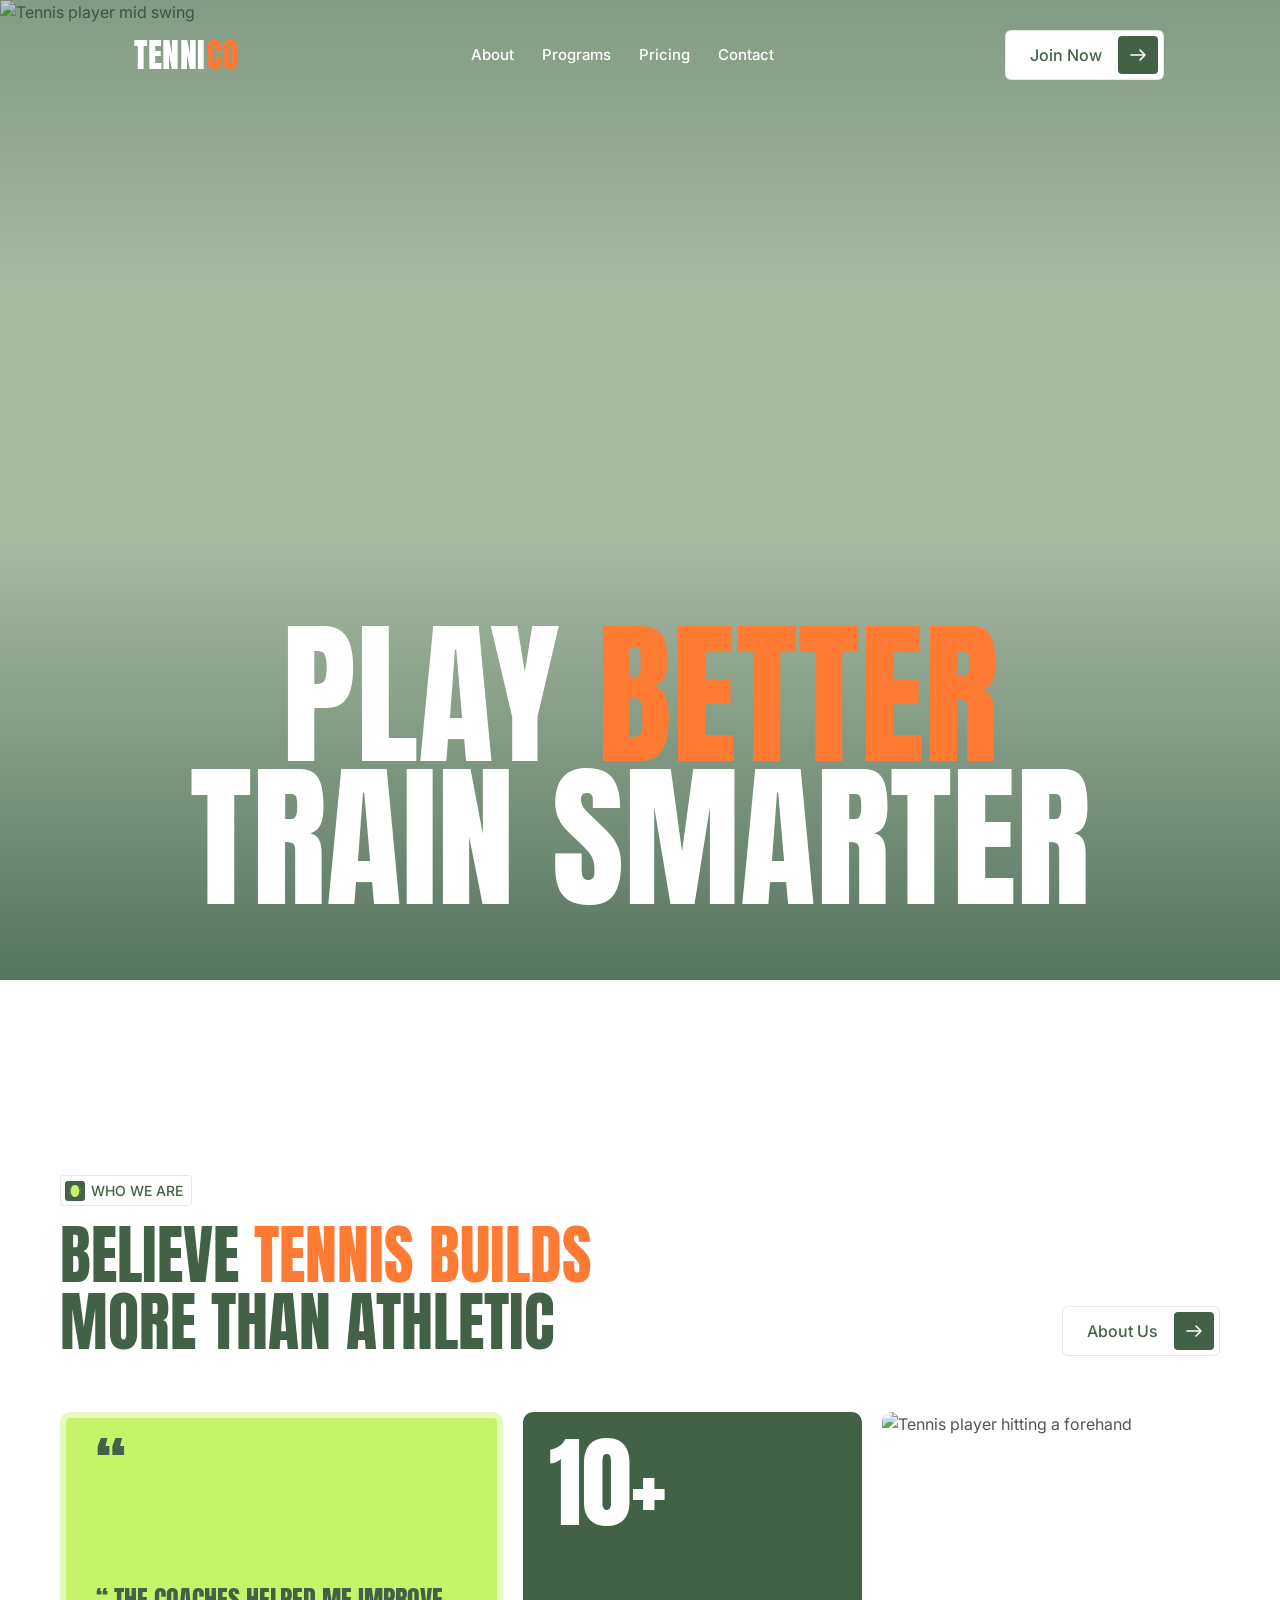
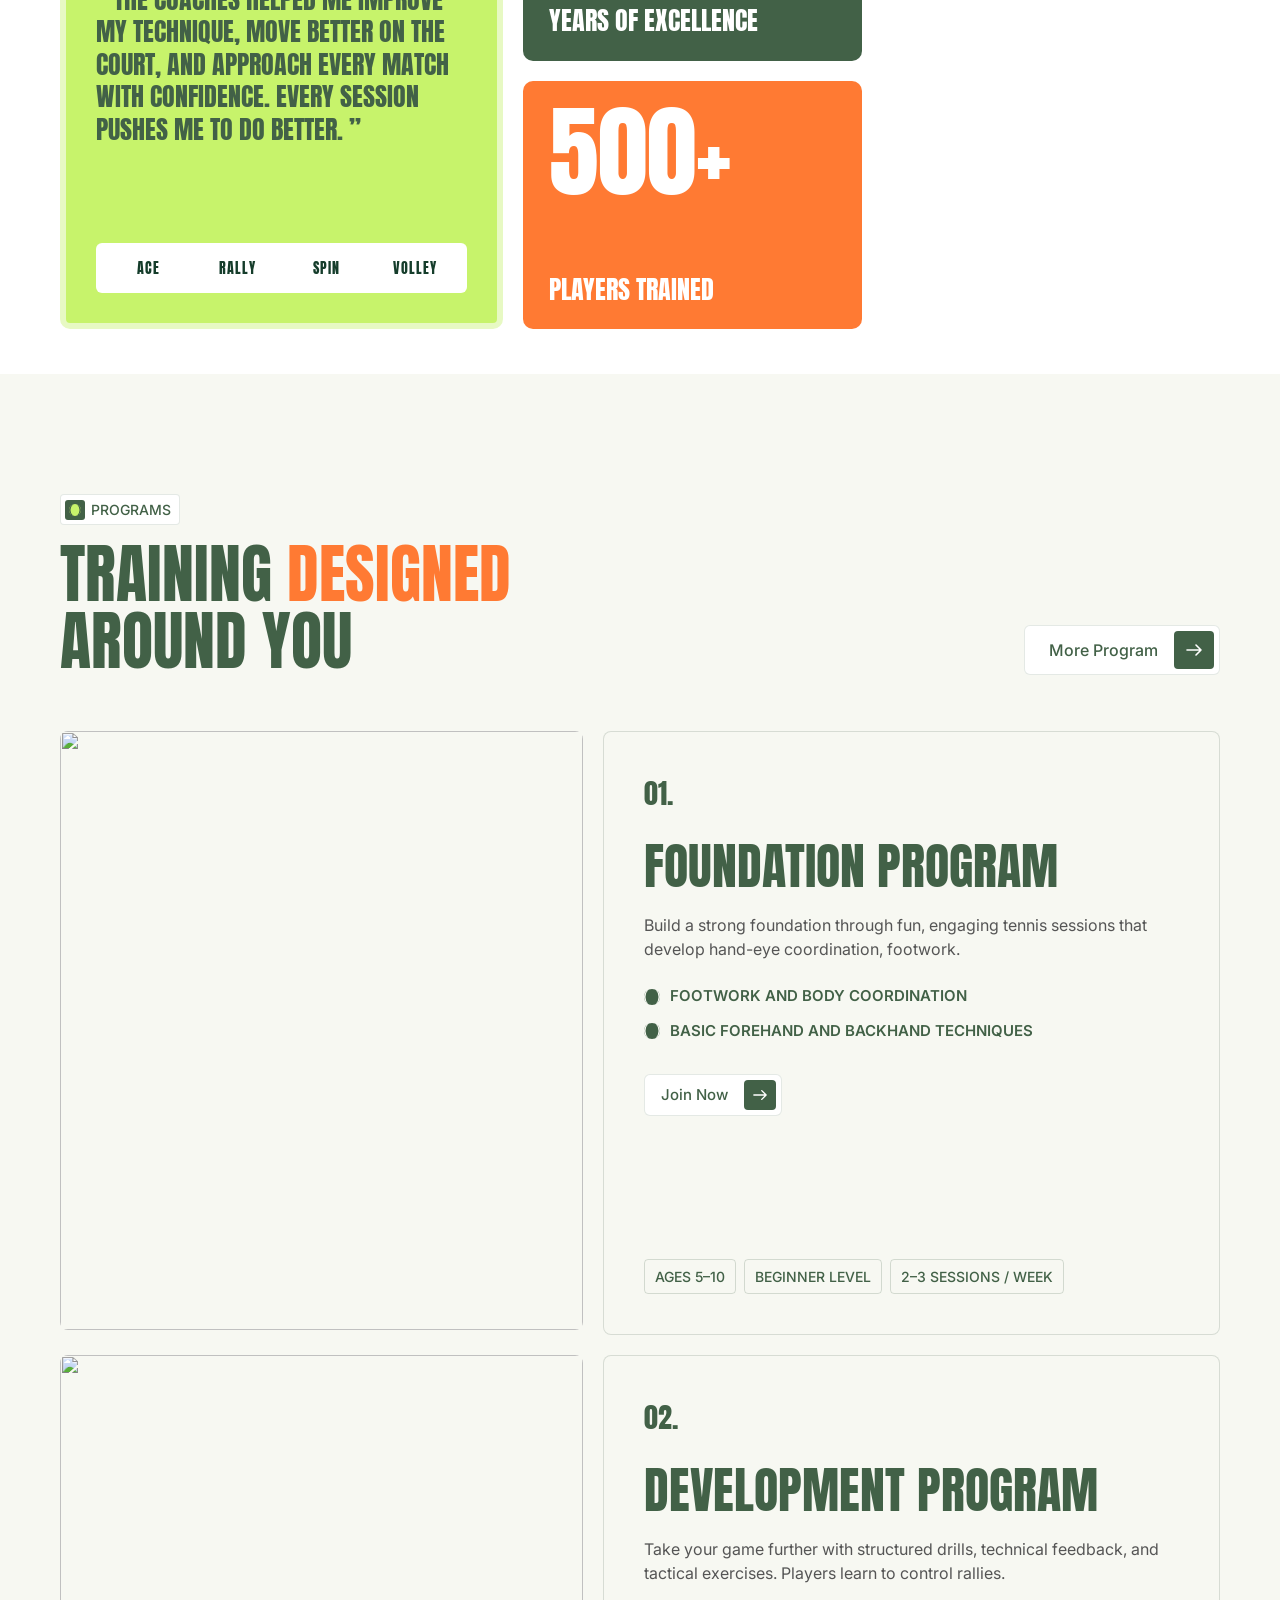
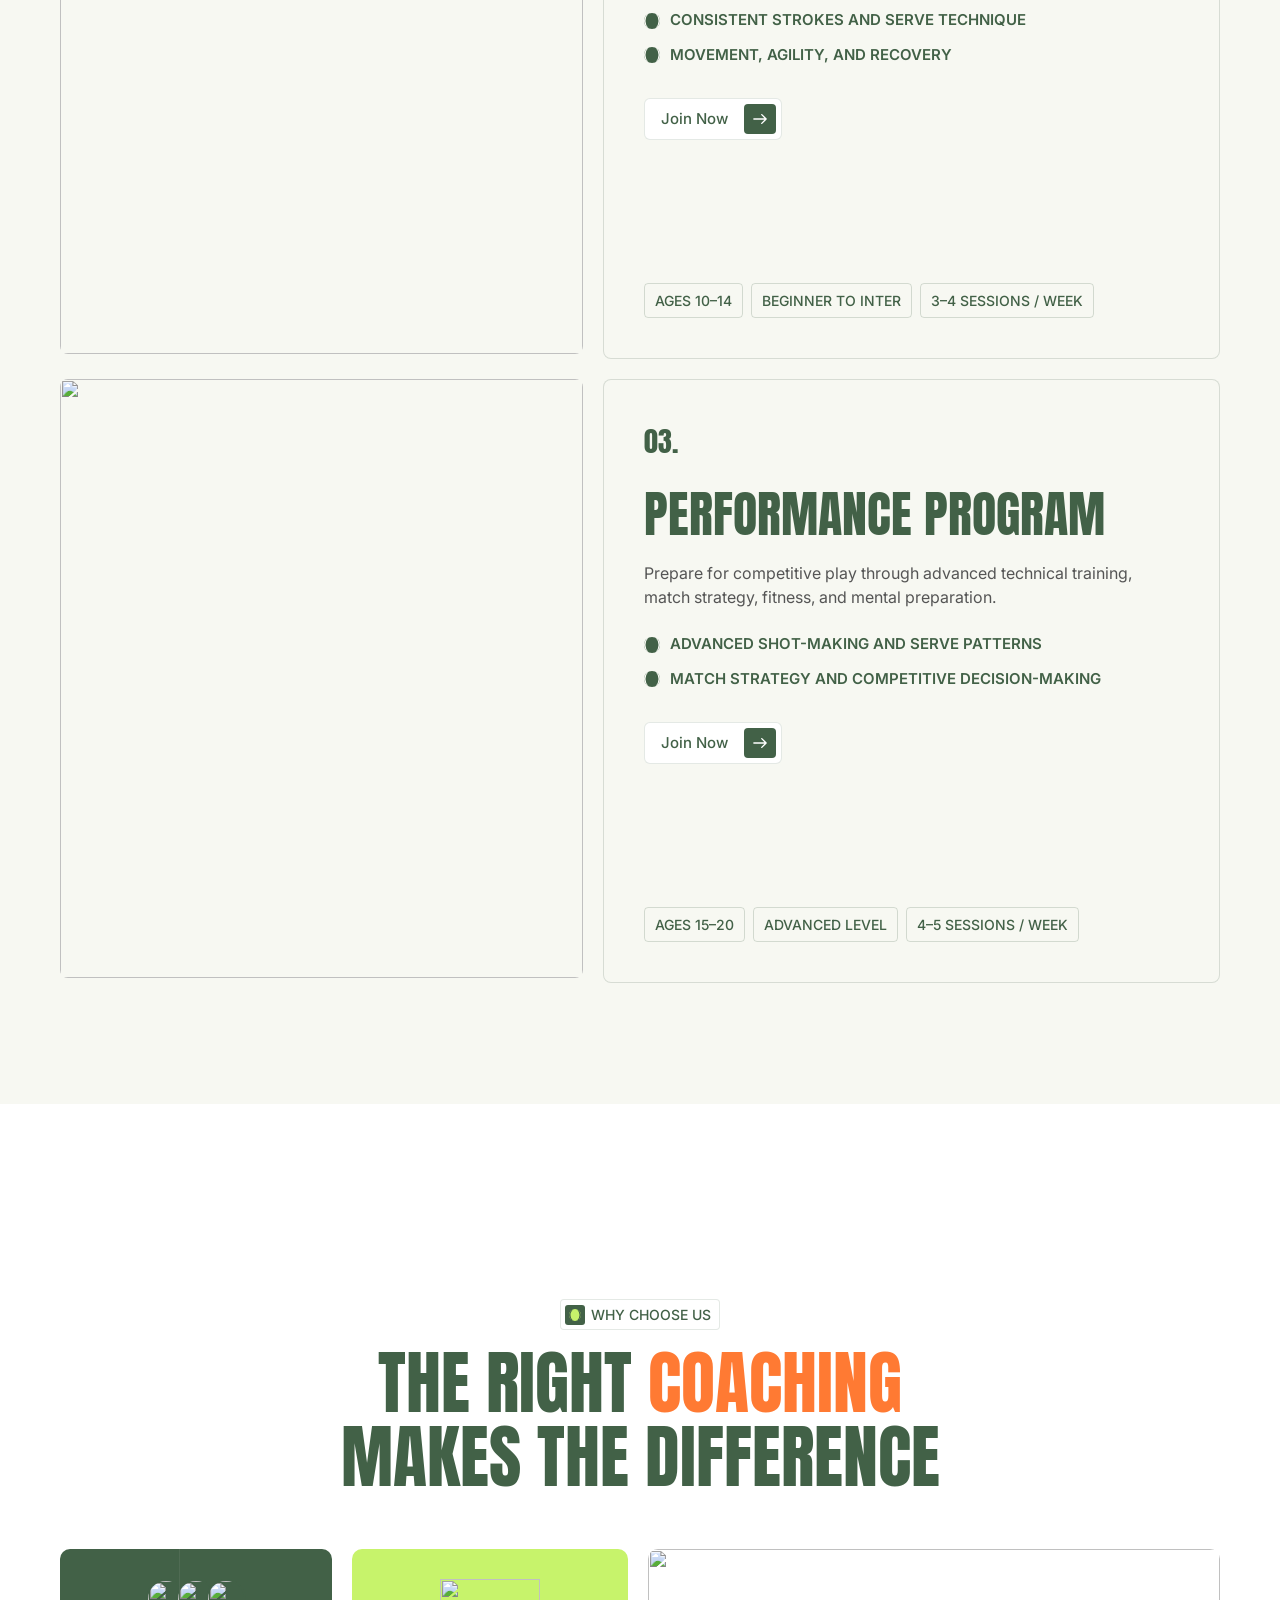
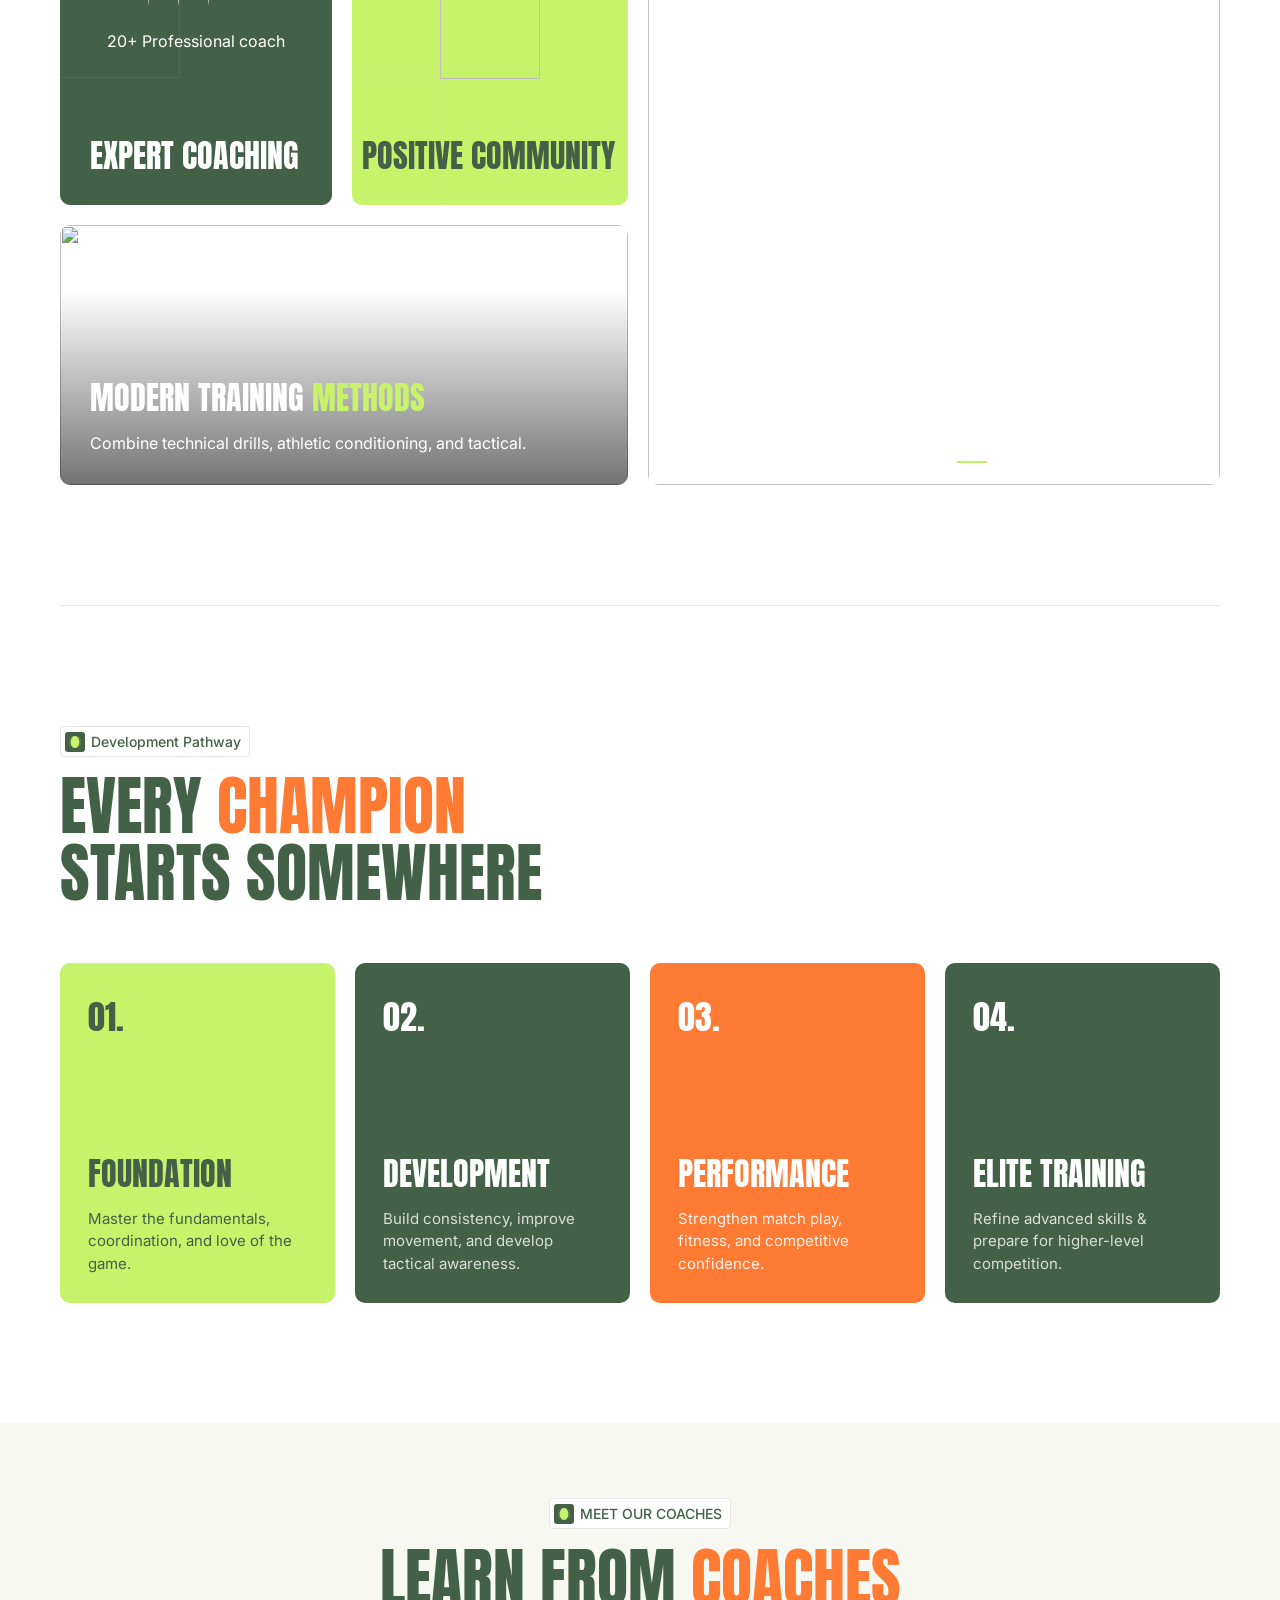
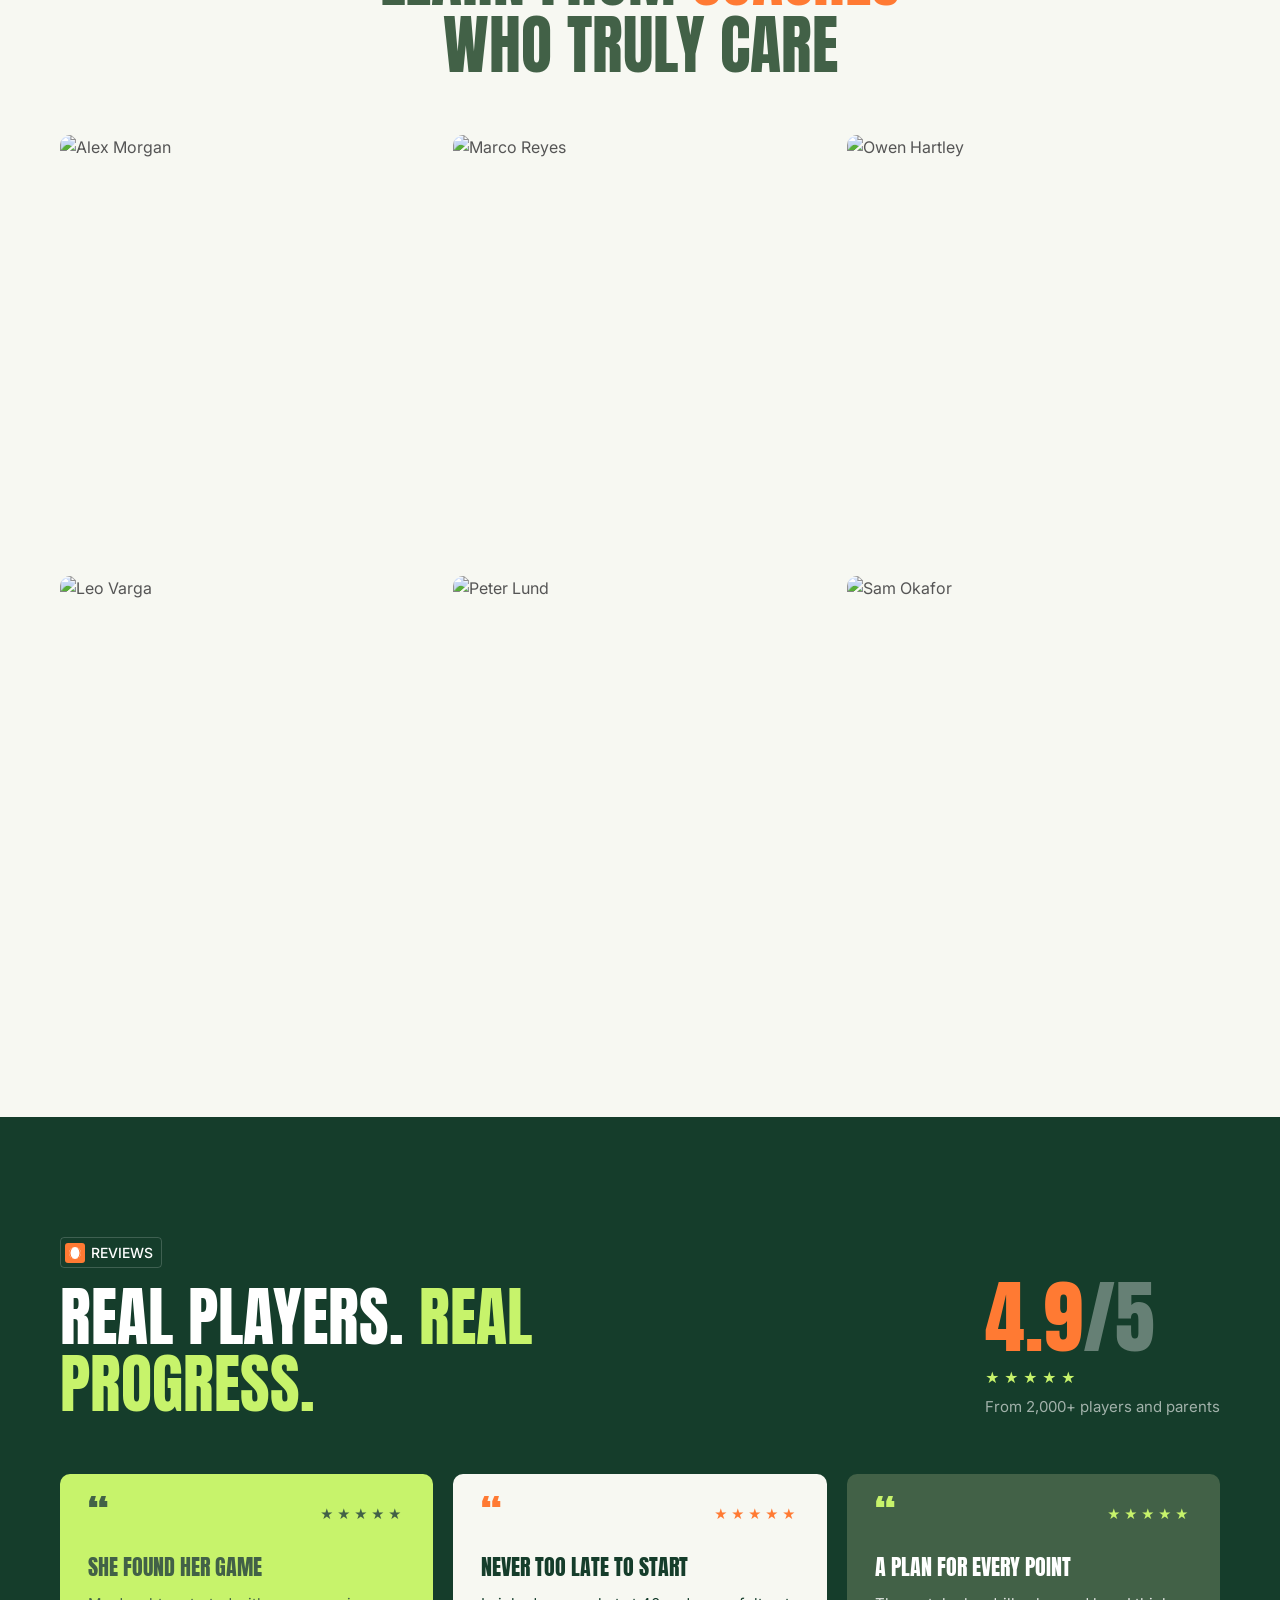
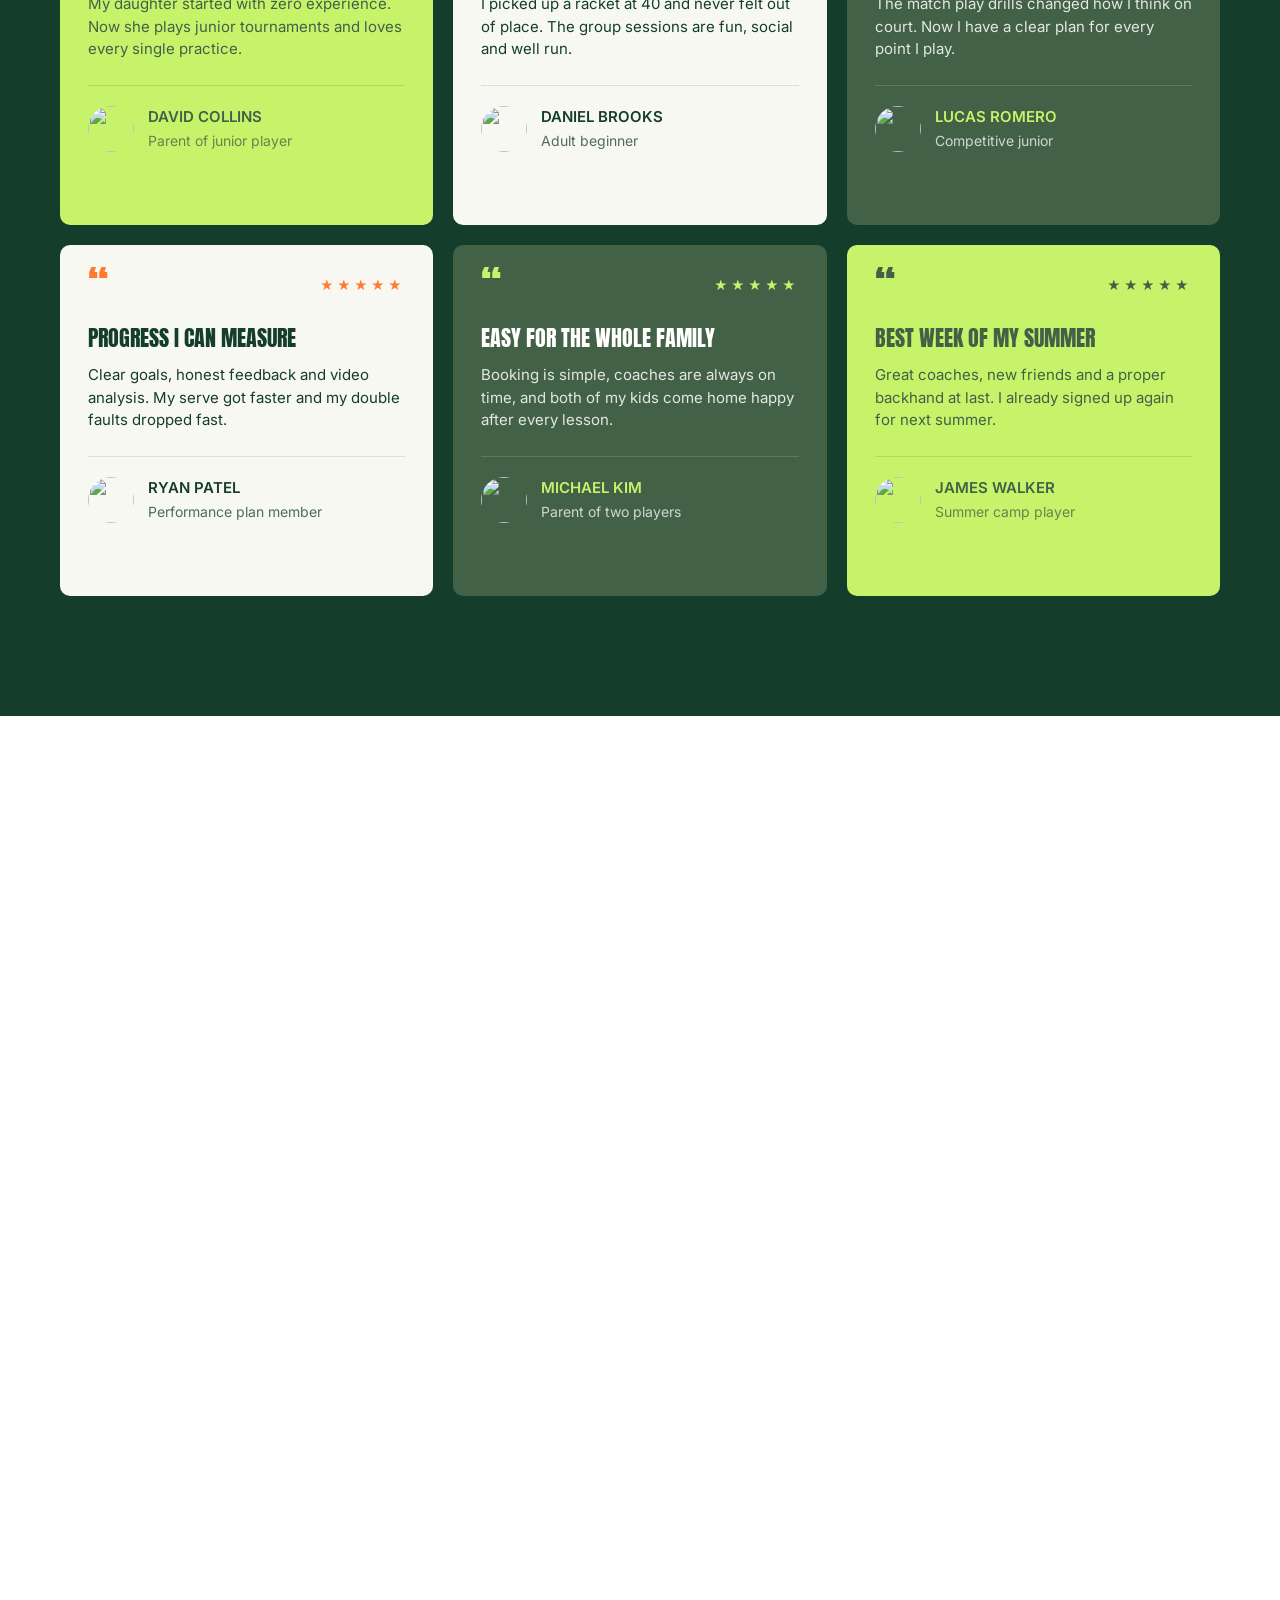
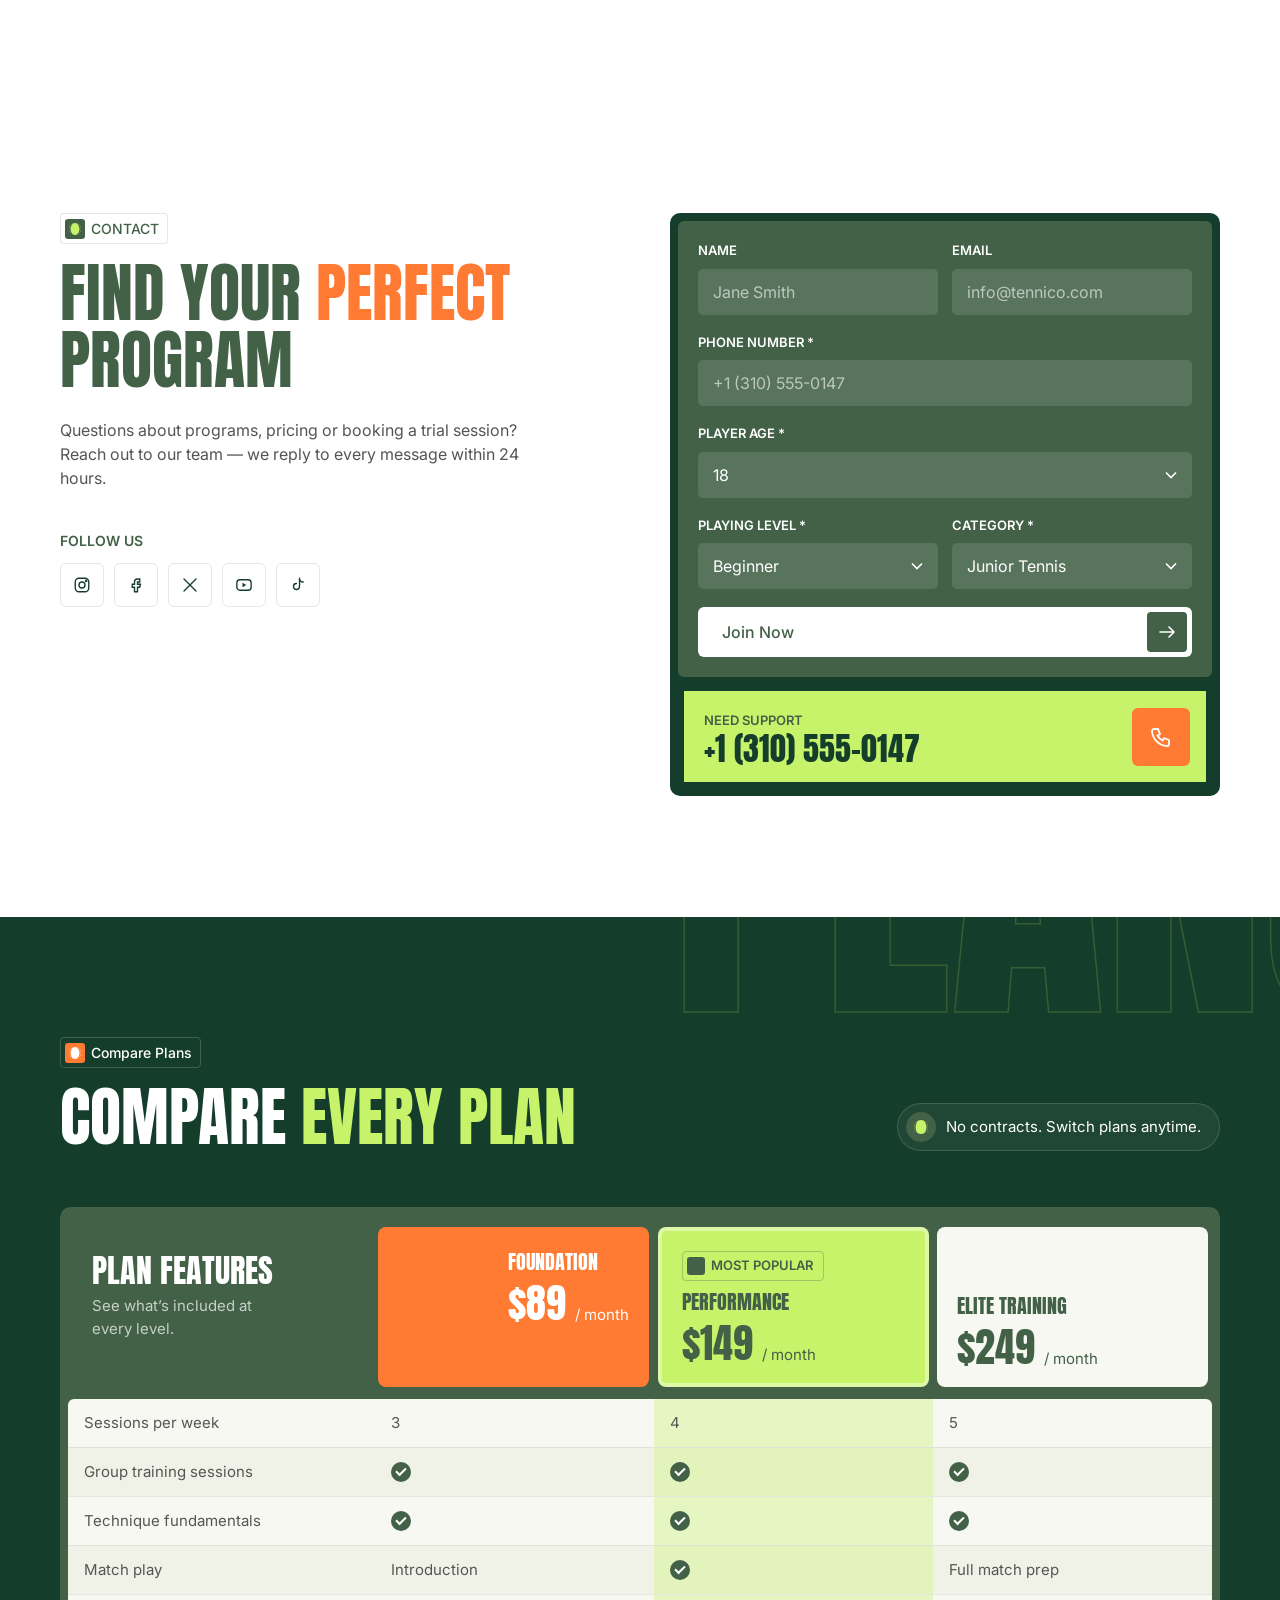
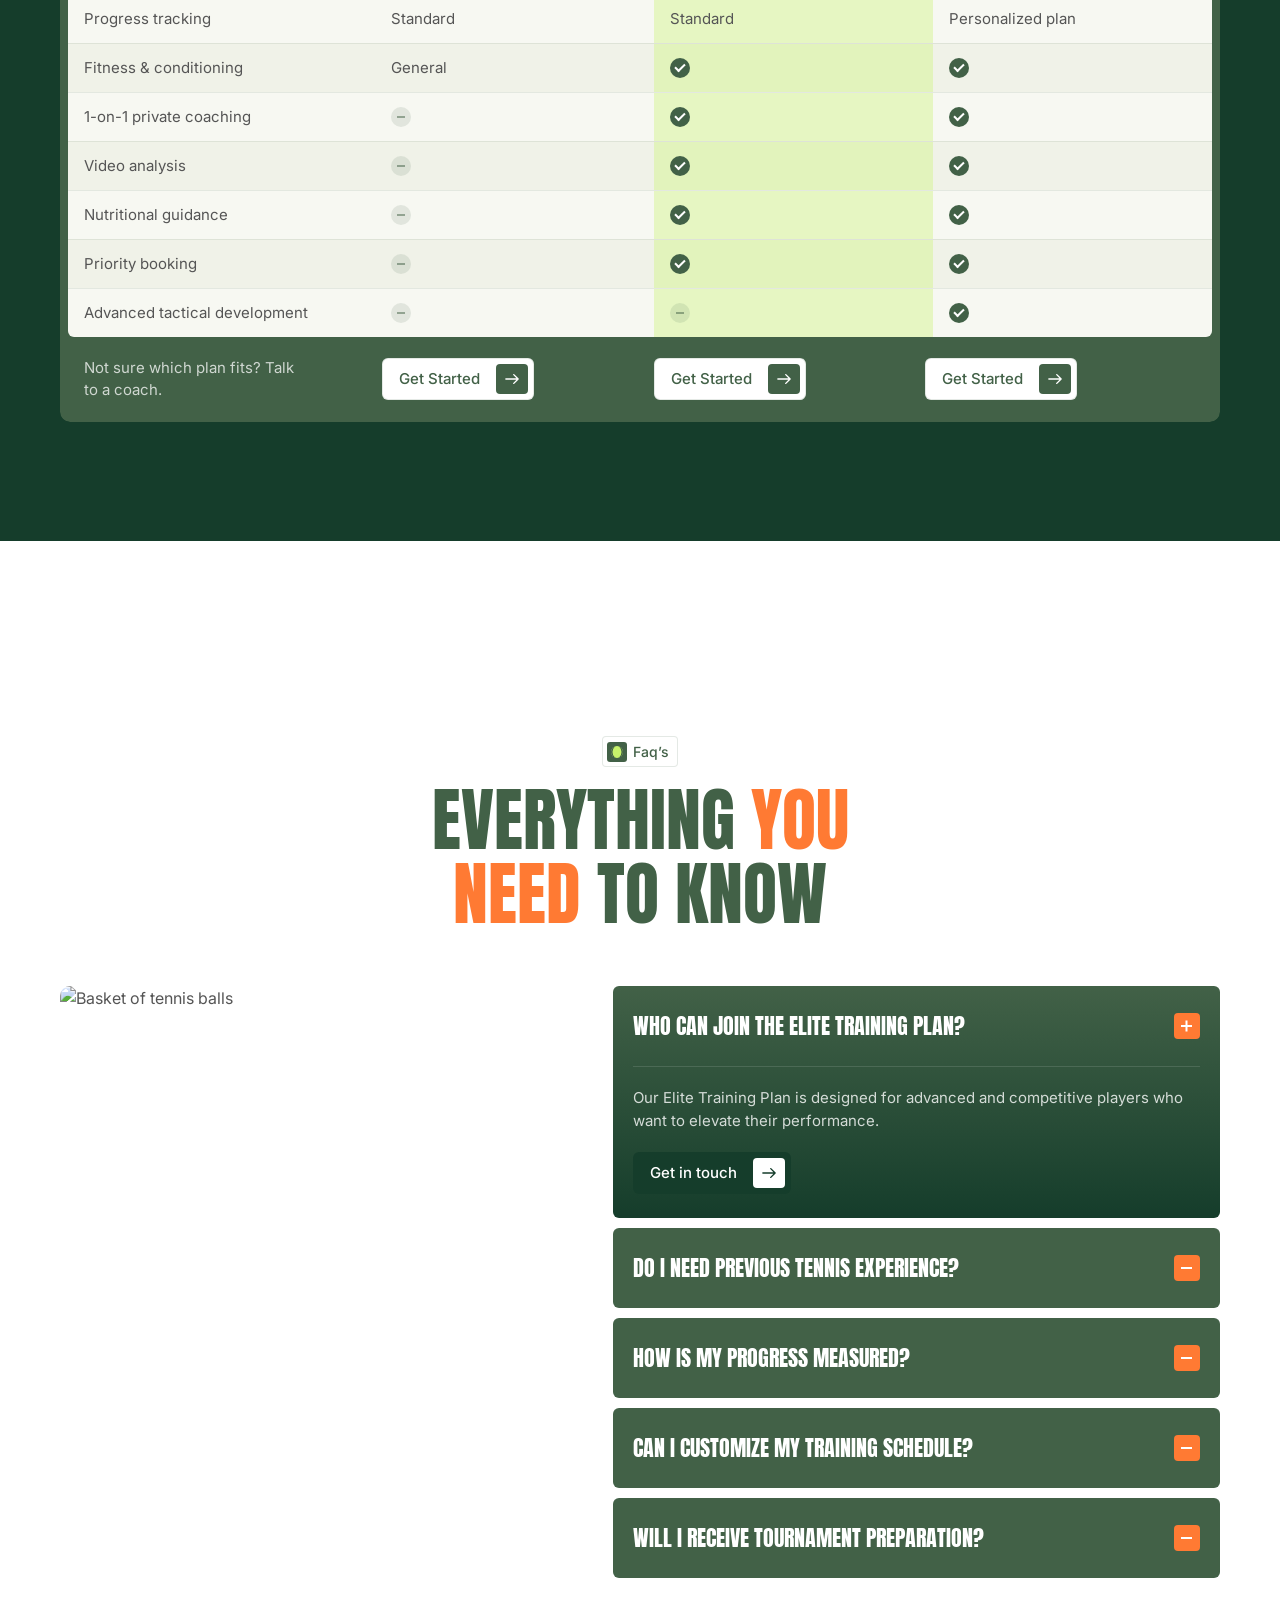
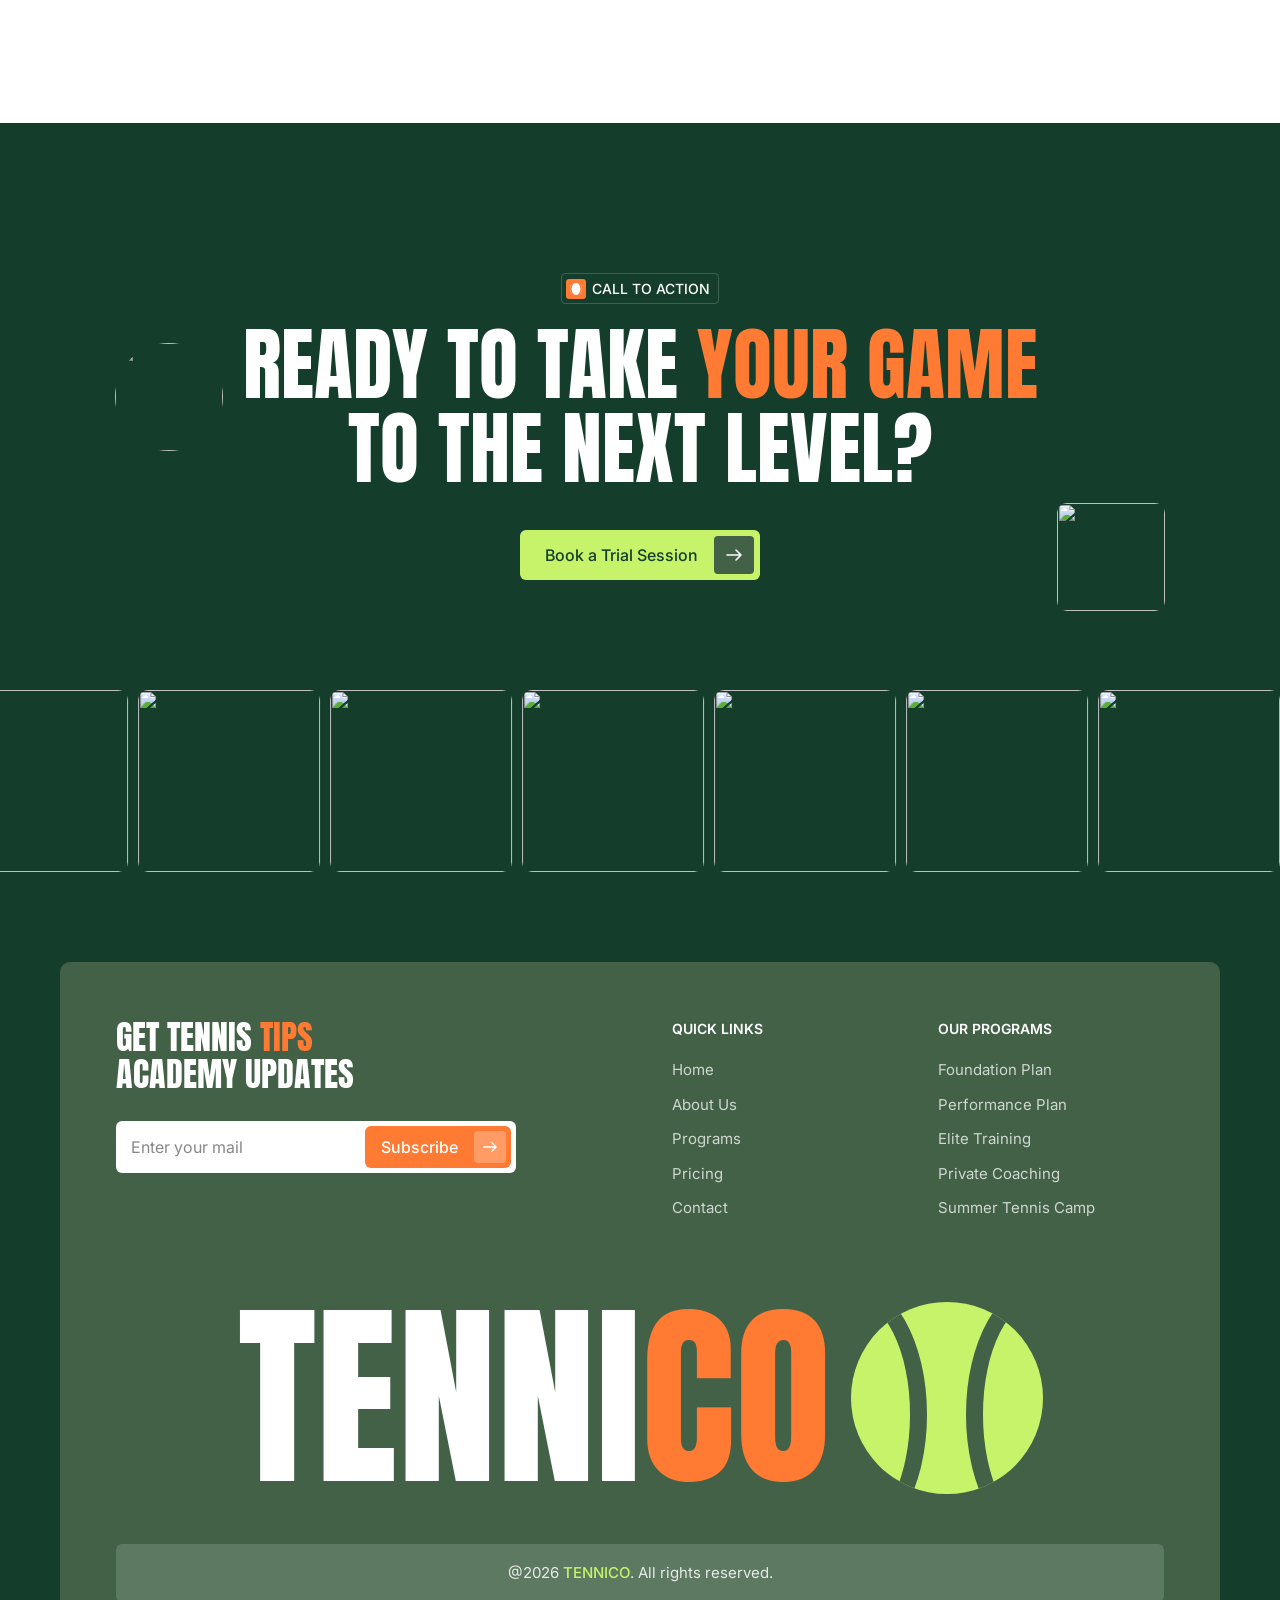
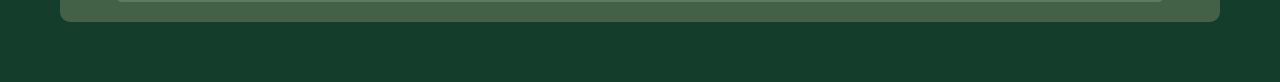
==== commit 87ad5e4c: "Match original animations and micro-interactions exactly Rebuilt motion from the original Framer sou" ====
--- a/index.html
+++ b/index.html
@@ -10,113 +10,123 @@
 <style>
 :root{
   --dark:#153D2B; --green:#426147; --lime:#C7F36B; --orange:#FF7A33;
-  --cream:#F7F8F2; --white:#fff; --text:#555; --muted:#999;
-  --line:rgba(66,97,71,.14);
-  --ease:cubic-bezier(.22,1,.36,1);
-  --container:1200px;
+  --cream:#F7F8F2; --text:#555; --line:rgba(66,97,71,.14);
+  /* Framer transition values (springs are replaced at runtime by exact linear() curves) */
+  --lin:linear;
+  --io:cubic-bezier(.44,0,.56,1);
+  --sp-btn:cubic-bezier(.3,1.25,.55,1);       --sp-btn-d:.4s;   /* spring bounce .2, .4s */
+  --sp-head:cubic-bezier(.3,1.3,.55,1);       --sp-head-d:.7s;  /* spring bounce .25, .7s */
+  --sp-stiff:cubic-bezier(.2,.9,.3,1);        --sp-stiff-d:.6s; /* spring k320 c50 */
+  --sp-2:cubic-bezier(.3,1.25,.55,1);         --sp-2-d:2s;      /* spring bounce .2, 2s */
+  --sp-3:cubic-bezier(.3,1.25,.55,1);         --sp-3-d:3s;      /* spring bounce .2, 3s */
 }
 *{box-sizing:border-box;margin:0;padding:0}
-html{scroll-behavior:smooth}
-body{font-family:Inter,system-ui,sans-serif;font-size:16px;line-height:1.5;color:var(--text);background:var(--white);-webkit-font-smoothing:antialiased;overflow-x:hidden}
+html{scroll-behavior:auto}
+body{font-family:Inter,system-ui,sans-serif;font-size:16px;line-height:1.5;color:var(--text);background:#fff;-webkit-font-smoothing:antialiased;overflow-x:hidden}
 img{display:block;max-width:100%}
 a{color:inherit;text-decoration:none}
 button,input,select{font:inherit}
-.container{width:100%;max-width:var(--container);margin:0 auto;padding:0 20px}
-.display{font-family:Anton,Impact,sans-serif;font-weight:400;text-transform:uppercase;line-height:1.05;letter-spacing:0}
+.container{width:100%;max-width:1200px;margin:0 auto;padding:0 20px}
+.display{font-family:Anton,Impact,sans-serif;font-weight:400;text-transform:uppercase;line-height:1.05}
 .h2{font-size:64px;color:var(--green)}
-.o{color:var(--orange)} .l{color:var(--lime)} .w{color:#fff}
-
-/* ---------- reveal animations ---------- */
-[data-reveal]{opacity:0;transform:translateY(75px);transition:opacity 1s var(--ease),transform 1s var(--ease)}
-[data-reveal].in{opacity:1;transform:none}
-[data-fade]{opacity:0;transition:opacity 1.1s var(--ease)}
-[data-fade].in{opacity:1}
-.flip-wrap{perspective:1400px}
-[data-flip]{opacity:0;transform:rotateY(180deg);transition:opacity .5s ease,transform 1.1s var(--ease);backface-visibility:hidden}
-[data-flip].in{opacity:1;transform:none}
-
-/* ---------- badge ---------- */
+.o{color:var(--orange)} .l{color:var(--lime)}
+
+/* ============ appear effects (values taken from the original) ============ */
+[data-a]{will-change:transform,opacity}
+[data-a="up"]{opacity:0;transform:translateY(75px);transition:opacity .5s linear,transform .5s linear}
+[data-a="up6"]{opacity:0;transform:translateY(75px);transition:opacity .6s linear,transform .6s linear}
+[data-a="up25"]{opacity:0;transform:translateY(25px);transition:opacity .5s linear,transform .5s linear}
+[data-a="upSpring"]{opacity:0;transform:translateY(75px);transition:opacity var(--sp-stiff-d) var(--sp-stiff),transform var(--sp-stiff-d) var(--sp-stiff)}
+[data-a="fade"]{opacity:0;transition:opacity .5s linear}
+[data-a="fromL"]{opacity:0;transform:translateX(-75px);transition:opacity .5s linear,transform .5s linear}
+[data-a="fromR"]{opacity:0;transform:translateX(75px);transition:opacity .5s linear,transform .5s linear}
+[data-a="row"]{opacity:0;transform:translateX(-20px);transition:opacity .45s var(--io),transform .45s var(--io)}
+[data-a="headL"]{opacity:0;transform:translateY(40px) rotate(-3deg) scale(.95);transition:opacity var(--sp-head-d) var(--sp-head),transform var(--sp-head-d) var(--sp-head)}
+[data-a="headM"]{opacity:0;transform:translateY(40px) scale(.95);transition:opacity var(--sp-head-d) var(--sp-head) .1s,transform var(--sp-head-d) var(--sp-head) .1s}
+[data-a="headR"]{opacity:0;transform:translateY(40px) rotate(3deg) scale(.95);transition:opacity var(--sp-head-d) var(--sp-head) .2s,transform var(--sp-head-d) var(--sp-head) .2s}
+[data-a^="flip"]{opacity:0;transform:rotateY(180deg)}
+[data-a="flip1"]{transition:opacity var(--sp-stiff-d) var(--sp-stiff),transform var(--sp-stiff-d) var(--sp-stiff)}
+[data-a="flip2"]{transition:opacity var(--sp-2-d) var(--sp-2),transform var(--sp-2-d) var(--sp-2)}
+[data-a="flip3"]{transition:opacity 1s linear,transform 1s linear}
+[data-a="flip4"]{transition:opacity var(--sp-3-d) var(--sp-3),transform var(--sp-3-d) var(--sp-3)}
+[data-a].in{opacity:1;transform:none}
+
+/* ============ badge ============ */
 .badge{display:inline-flex;align-items:center;gap:6px;padding:4px 8px 4px 4px;border:1px solid var(--line);border-radius:4px;background:#fff;font-size:14px;font-weight:500;color:var(--green);text-transform:uppercase}
 .badge i{width:20px;height:20px;border-radius:3px;background:var(--green);display:grid;place-items:center}
 .badge i::after{content:"";width:12px;height:12px;border-radius:50%;background:var(--lime);box-shadow:inset 3px 0 0 -1.5px var(--green),inset -3px 0 0 -1.5px var(--green)}
+.badge.nc{text-transform:none}
 .badge.dark{background:transparent;border-color:rgba(255,255,255,.18);color:#fff}
-.badge.orange i{background:var(--orange)} .badge.orange i::after{background:#fff;box-shadow:inset 3px 0 0 -1.5px var(--orange),inset -3px 0 0 -1.5px var(--orange)}
-
-/* ---------- button (icon box expands on hover) ---------- */
-.btn{position:relative;display:inline-flex;align-items:center;gap:16px;height:50px;padding:0 5px 0 24px;border-radius:6px;background:#fff;color:var(--green);font-weight:500;overflow:hidden;isolation:isolate;border:1px solid var(--line);cursor:pointer;white-space:nowrap}
-.btn .ib{position:absolute;right:5px;top:50%;width:40px;height:40px;margin-top:-20px;border-radius:4px;background:var(--green);z-index:-1;transition:width .55s var(--ease),right .55s var(--ease),height .55s var(--ease),margin .55s var(--ease)}
-.btn span{transition:color .4s var(--ease)}
-.btn svg{width:40px;height:40px;padding:12px;color:#fff;flex:none;transition:transform .55s var(--ease)}
-.btn:hover .ib{width:calc(100% - 10px)}
-.btn:hover span{color:#fff}
-.btn:hover svg{transform:translateX(3px)}
-.btn.lime{background:var(--lime);border-color:transparent;color:var(--dark)}
-.btn.lime .ib{background:var(--green)}
+.badge.orange i{background:var(--orange)}
+.badge.orange i::after{background:#fff;box-shadow:inset 3px 0 0 -1.5px var(--orange),inset -3px 0 0 -1.5px var(--orange)}
+
+/* ============ button: icon box grows to fill on hover (spring bounce .2, .4s) ============ */
+.btn{--bg:#fff;--fg:var(--green);--box:var(--green);--hfg:#fff;--t:var(--sp-btn-d) var(--sp-btn);
+  position:relative;display:inline-flex;align-items:center;gap:16px;height:50px;padding:0 5px 0 24px;border-radius:6px;background:var(--bg);color:var(--fg);font-weight:500;overflow:hidden;isolation:isolate;border:1px solid var(--line);cursor:pointer;white-space:nowrap}
+.btn .ib{position:absolute;right:5px;top:5px;bottom:5px;left:calc(100% - 45px);border-radius:4px;background:var(--box);z-index:-1;transition:left var(--t)}
+.btn span{transition:color var(--t)}
+.btn svg{width:40px;height:40px;padding:12px;color:#fff;flex:none}
+.btn:hover .ib{left:5px}
+.btn:hover span{color:var(--hfg)}
+.btn.lime{--bg:var(--lime);--fg:var(--dark);border-color:transparent}
+.btn.dark{--bg:var(--dark);--fg:#fff;--box:#fff;--hfg:var(--dark);border-color:transparent}
+.btn.dark svg{color:var(--dark)}
 .btn.sm{height:42px;padding-left:16px;font-size:15px}
-.btn.sm .ib{width:32px;height:32px;margin-top:-16px}
+.btn.sm .ib{left:calc(100% - 37px)}
+.btn.sm:hover .ib{left:5px}
 .btn.sm svg{width:32px;height:32px;padding:9px}
-.btn.sm:hover .ib{width:calc(100% - 10px)}
-
-/* ---------- nav ---------- */
-.nav{position:fixed;inset:20px 0 auto;z-index:50;display:flex;justify-content:center;padding:0 20px;pointer-events:none}
-.nav-in{pointer-events:auto;width:100%;max-width:1060px;display:flex;align-items:center;justify-content:space-between;padding:6px 6px 6px 24px;border-radius:8px;transition:background .5s var(--ease),backdrop-filter .5s,box-shadow .5s}
-.nav.scrolled .nav-in{background:rgba(21,61,43,.82);backdrop-filter:blur(14px);-webkit-backdrop-filter:blur(14px);box-shadow:0 10px 30px rgba(0,0,0,.12)}
+.btn.linear{--t:.3s linear}
+
+/* ============ nav (absolute: scrolls away with the hero, like the original) ============ */
+.nav{position:absolute;top:24px;left:0;right:0;z-index:50;display:flex;justify-content:center;padding:0 20px}
+.nav-in{width:100%;max-width:1060px;display:flex;align-items:center;justify-content:space-between;padding:6px 6px 6px 24px;border-radius:8px}
 .logo{font-family:Anton,sans-serif;font-size:34px;line-height:1;color:#fff;letter-spacing:.5px}
 .logo b{font-weight:400;color:var(--orange)}
 .links{display:flex;gap:28px}
-.links a{position:relative;color:rgba(255,255,255,.85);font-size:15px;font-weight:500;overflow:hidden;display:block;height:22px}
-.links a span{display:block;transition:transform .5s var(--ease)}
-.links a span:last-child{position:absolute;top:100%;left:0;color:var(--lime)}
-.links a:hover span{transform:translateY(-100%)}
+.links a{color:#fff;font-size:15px;font-weight:500;transition:color var(--sp-btn-d) var(--sp-btn)}
+.links a:hover{color:var(--orange)}
 .burger{display:none;width:44px;height:44px;border-radius:6px;background:#fff;border:0;cursor:pointer;place-items:center}
-.burger i{display:block;width:18px;height:2px;background:var(--green);position:relative;transition:transform .4s var(--ease)}
-.burger i::before,.burger i::after{content:"";position:absolute;left:0;width:18px;height:2px;background:var(--green);transition:transform .4s var(--ease),top .4s var(--ease)}
+.burger i{display:block;width:18px;height:2px;background:var(--green);position:relative}
+.burger i::before,.burger i::after{content:"";position:absolute;left:0;width:18px;height:2px;background:var(--green);transition:transform .4s var(--sp-btn),top .4s var(--sp-btn)}
 .burger i::before{top:-6px}.burger i::after{top:6px}
 .nav.open .burger i{background:transparent}
 .nav.open .burger i::before{top:0;transform:rotate(45deg)}
 .nav.open .burger i::after{top:0;transform:rotate(-45deg)}
 .mmenu{display:none}
 
-/* ---------- hero ---------- */
+/* ============ hero ============ */
 .hero{position:relative;height:980px;max-height:110vh;min-height:640px;overflow:hidden;background:#a7b9a1}
-.hero-bg{position:absolute;inset:-6% 0 0;opacity:0;transform:scale(1.1);transition:opacity 1.4s var(--ease),transform 1.8s var(--ease);will-change:transform}
+.hero-bg{position:absolute;inset:0;opacity:0;transform:scale(1.1);transition:opacity 1s var(--io),transform 1s var(--io)}
 .hero-bg img{width:100%;height:100%;object-fit:cover;object-position:center top}
-.loaded .hero-bg{opacity:1;transform:scale(1)}
+.hero-bg.in{opacity:1;transform:none}
 .hero-grad{position:absolute;inset:0;background:linear-gradient(180deg,rgba(21,61,43,.25) 0%,rgba(21,61,43,0) 30%,rgba(21,61,43,0) 55%,rgba(21,61,43,.55) 100%)}
 .hero-title{position:absolute;left:0;right:0;bottom:70px;text-align:center;color:#fff;font-size:clamp(64px,12.2vw,176px);line-height:.92}
-.hero-title .line{display:block;overflow:hidden;padding-top:.04em}
-.hero-title .word{display:inline-block;transform:translateY(110%);transition:transform 1.2s var(--ease)}
-.loaded .hero-title .word{transform:none}
-
-/* ---------- section shells ---------- */
+.hero-title span{display:block}
+
+/* ============ shells ============ */
 section{position:relative;overflow:clip}
 .pad{padding:120px 0}
 .head-row{display:flex;justify-content:space-between;align-items:flex-end;gap:40px;margin-bottom:56px}
-.head-row .h2{margin-top:16px}
+.head-row .h2,.center .h2{margin-top:16px}
 .center{text-align:center}
-.center .h2{margin-top:16px}
-
-/* ---------- who we are ---------- */
+
+/* ============ who we are ============ */
 .who{padding:195px 0 45px}
 .who-grid{display:grid;grid-template-columns:1.18fr .9fr .9fr;gap:20px;height:517px}
 .quote-card{background:var(--lime);border-radius:10px;padding:30px;display:flex;flex-direction:column;justify-content:space-between;border:6px solid #e7f9c3}
 .quote-card .qm{font-family:Anton;font-size:64px;line-height:.6;color:var(--green);height:36px}
 .quote-card p{font-family:Anton;text-transform:uppercase;font-size:26px;line-height:1.25;color:var(--green)}
 .partners{display:grid;grid-template-columns:repeat(4,1fr);gap:8px;background:#fff;border-radius:6px;padding:12px}
-.partners span{height:26px;display:grid;place-items:center;font-family:Anton;font-size:14px;color:var(--dark);letter-spacing:1px;opacity:.85}
+.partners span{height:26px;display:grid;place-items:center;font-family:Anton;font-size:14px;color:var(--dark);letter-spacing:1px}
 .stats{display:grid;grid-template-rows:1fr 1fr;gap:20px}
 .stat{border-radius:10px;padding:26px;display:flex;flex-direction:column;justify-content:space-between;color:#fff}
 .stat.g{background:var(--green)} .stat.or{background:var(--orange)}
-.stat .num{font-family:Anton;font-size:80px;line-height:1;display:flex}
+.stat .num{font-family:Anton;font-size:100px;line-height:.9}
 .stat .lbl{font-family:Anton;font-size:26px;text-transform:uppercase;line-height:1.1}
-.roll{display:inline-block;height:1em;overflow:hidden;line-height:1}
-.roll span{display:flex;flex-direction:column;transition:transform 2.2s var(--ease)}
-.roll span b{font-weight:400;height:1em}
 .photo{border-radius:10px;overflow:hidden}
-.photo img{width:100%;height:100%;object-fit:cover;transition:transform 1.2s var(--ease)}
-.photo:hover img{transform:scale(1.06)}
-
-/* ---------- programs ---------- */
+.photo img{width:100%;height:100%;object-fit:cover}
+
+/* ============ programs ============ */
 .programs{background:var(--cream)}
 .prog{display:grid;grid-template-columns:1fr 1.18fr;gap:20px;min-height:604px;margin-top:20px}
 .prog .photo{height:599px;border-radius:8px}
@@ -130,72 +140,69 @@
 .tags{margin-top:auto;display:flex;flex-wrap:wrap;gap:8px}
 .tags span{padding:6px 10px;border:1px solid rgba(66,97,71,.2);border-radius:4px;font-size:14px;font-weight:500;text-transform:uppercase;color:var(--green)}
 
-/* ---------- why choose ---------- */
+/* ============ why choose us ============ */
 .why{padding:195px 0 0}
 .why .h2{font-size:70px}
-.why-grid{display:grid;grid-template-columns:1fr 1fr;gap:20px;margin-top:56px;height:548px}
-.why-left{display:grid;grid-template-rows:auto 1fr 1fr;gap:20px}
-.why-left .tiles{display:grid;grid-template-columns:1fr 1fr;gap:20px}
-.coach-count{display:flex;align-items:center;justify-content:space-between;background:var(--cream);border:1px solid var(--line);border-radius:10px;padding:20px 24px}
-.coach-count strong{font-family:Anton;font-weight:400;font-size:26px;color:var(--green);text-transform:uppercase}
+.why-grid{display:grid;grid-template-columns:588fr 592fr;gap:20px;margin-top:56px;height:536px}
+.why-left{display:grid;grid-template-rows:256px 260px;gap:20px}
+.tiles{display:grid;grid-template-columns:282fr 286fr;gap:20px}
+.tile{position:relative;border-radius:10px;overflow:hidden;display:flex;flex-direction:column;align-items:center;padding:30px}
+.tile.g{background:var(--green);color:#fff}
+.tile.lm{background:var(--lime);color:var(--green);padding:30px 10px}
+.tile .deco{position:absolute;opacity:.1;pointer-events:none}
+.tile.g .deco{left:-27px;top:-18px;width:147px;height:147px}
+.tile.lm .deco{left:-48px;top:127px;width:137px;height:152px}
 .avatars{display:flex}
-.avatars img{width:40px;height:40px;border-radius:50%;border:2px solid #fff;object-fit:cover;margin-left:-12px}
-.tile{position:relative;border-radius:10px;padding:22px;display:flex;align-items:flex-end;overflow:hidden;min-height:120px}
-.tile h4{font-family:Anton;font-weight:400;font-size:26px;text-transform:uppercase;position:relative;z-index:1;line-height:1.1}
-.tile.g{background:var(--green);color:#fff}.tile.lm{background:var(--lime);color:var(--green)}
-.tile .ring{position:absolute;right:-30px;top:-30px;width:130px;height:130px;border-radius:50%;border:2px solid currentColor;opacity:.18;transition:transform 1s var(--ease)}
-.tile:hover .ring{transform:scale(1.25) rotate(40deg)}
-.img-tile{position:relative;border-radius:10px;overflow:hidden;color:#fff;display:flex;flex-direction:column;justify-content:flex-end;padding:24px}
-.img-tile img{position:absolute;inset:0;width:100%;height:100%;object-fit:cover;transition:transform 1.2s var(--ease)}
-.img-tile:hover img{transform:scale(1.06)}
-.img-tile::before{content:"";position:absolute;inset:0;background:linear-gradient(0deg,rgba(0,0,0,.6),transparent 70%);z-index:1}
+.avatars img{width:40px;height:40px;border-radius:50%;border:2px solid var(--green);object-fit:cover;margin-left:-10px}
+.avatars img:first-child{margin-left:0}
+.tile small{font-size:16px;margin-top:10px}
+.tile .icon{width:100px;height:100px}
+.tile h4{position:absolute;left:30px;bottom:30px;font-family:Anton;font-weight:400;font-size:32px;text-transform:uppercase;line-height:1.2}
+.tile.lm h4{left:10px}
+.img-tile{position:relative;border-radius:10px;overflow:hidden;color:#fff;display:flex;flex-direction:column;justify-content:flex-end;padding:30px}
+.img-tile img{position:absolute;inset:0;width:100%;height:100%;object-fit:cover}
+.img-tile::before{content:"";position:absolute;inset:0;background:linear-gradient(0deg,rgba(0,0,0,.55),transparent 75%);z-index:1}
 .img-tile h4,.img-tile p{position:relative;z-index:2}
-.img-tile h4{font-family:Anton;font-weight:400;font-size:28px;text-transform:uppercase}
-.img-tile p{font-size:14px;opacity:.9}
+.img-tile h4{font-family:Anton;font-weight:400;font-size:32px;text-transform:uppercase;line-height:1.2;margin-bottom:14px}
 .slider{position:relative;border-radius:10px;overflow:hidden}
-.slider img{position:absolute;inset:0;width:100%;height:100%;object-fit:cover;opacity:0;transform:scale(1.08);transition:opacity 1s var(--ease),transform 6s linear}
-.slider img.on{opacity:1;transform:scale(1)}
-.dots{position:absolute;left:50%;bottom:22px;transform:translateX(-50%);display:flex;gap:6px;z-index:2}
-.dots button{width:24px;height:4px;border-radius:2px;border:0;background:rgba(255,255,255,.4);cursor:pointer;overflow:hidden;position:relative}
-.dots button::after{content:"";position:absolute;inset:0;background:#fff;transform:scaleX(0);transform-origin:left}
-.dots button.on::after{animation:dot 4.5s linear forwards}
-@keyframes dot{to{transform:scaleX(1)}}
+.slider img{position:absolute;inset:0;width:100%;height:100%;object-fit:cover;visibility:hidden}
+.slider img.on{visibility:visible}
+.dots{position:absolute;left:50%;bottom:22px;transform:translateX(-50%);display:flex;gap:8px;z-index:2}
+.dots button{width:30px;height:2px;border:0;background:#fff;cursor:pointer;padding:0;transition:background-color var(--sp-btn-d) var(--sp-btn)}
+.dots button.on{background:var(--lime)}
 .divider{height:1px;background:var(--line);margin-top:120px}
 
-/* ---------- pathway ---------- */
+/* ============ pathway ============ */
 .path{padding:120px 0}
 .path-cards{display:grid;grid-template-columns:repeat(4,1fr);gap:20px;height:340px;margin-top:56px}
-.pcard{border-radius:10px;padding:28px;display:flex;flex-direction:column;justify-content:space-between;transition:transform .6s var(--ease),opacity .5s ease}
-.pcard.in:hover{transform:translateY(-8px)}
+.pcard{border-radius:10px;padding:28px;display:flex;flex-direction:column;justify-content:space-between}
 .pcard .num{font-family:Anton;font-size:34px}
 .pcard h4{font-family:Anton;font-weight:400;font-size:32px;text-transform:uppercase;margin-bottom:10px}
 .pcard p{font-size:15px}
-.pc1{background:var(--lime);color:var(--green)}.pc1 p{color:var(--green)}
+.pc1{background:var(--lime);color:var(--green)}
 .pc2,.pc4{background:var(--green);color:#fff}.pc2 p,.pc4 p{color:rgba(255,255,255,.8)}
 .pc3{background:var(--orange);color:#fff}.pc3 p{color:rgba(255,255,255,.9)}
 
-/* ---------- coaches ---------- */
+/* ============ coaches ============ */
 .coaches{background:var(--cream);padding:75px 0 120px}
 .coach-grid{display:grid;grid-template-columns:repeat(3,1fr);gap:20px;margin-top:56px}
 .coach{position:relative;aspect-ratio:370/417;border-radius:10px;overflow:hidden;cursor:pointer}
-.coach img{width:100%;height:100%;object-fit:cover;transition:transform 1.2s var(--ease)}
-.coach:hover img{transform:scale(1.07)}
-.coach .tag{position:absolute;left:16px;right:16px;bottom:16px;padding:14px 18px;border-radius:6px;background:#fff;display:flex;justify-content:space-between;align-items:center;transform:translateY(calc(100% + 20px));transition:transform .6s var(--ease)}
-.coach:hover .tag{transform:none}
-.coach .tag b{font-family:Anton;font-weight:400;font-size:22px;color:var(--green);text-transform:uppercase}
-.coach .tag small{color:var(--orange);font-weight:600;font-size:13px;text-transform:uppercase}
-
-/* ---------- reviews ---------- */
+.coach img{width:100%;height:100%;object-fit:cover}
+.identity{position:absolute;left:20px;right:20px;bottom:20px;height:86px;padding:0 20px;border-radius:4px;background:#fff;display:flex;justify-content:space-between;align-items:center;opacity:0;transform:translateY(25px);transition:none;pointer-events:none}
+.coach:hover .identity{opacity:1;transform:none;transition:opacity .4s linear,transform .4s linear}
+.identity b{font-family:Anton;font-weight:400;font-size:26px;color:var(--green);text-transform:uppercase}
+.identity .soc{display:flex;gap:16px;color:var(--dark)}
+.identity svg{width:24px;height:24px}
+
+/* ============ reviews ============ */
 .reviews{background:var(--dark);padding:120px 0}
 .reviews .h2{color:#fff}
-.score{text-align:left}
 .score .big{font-family:Anton;font-size:80px;line-height:1;color:var(--orange)}
 .score .big em{font-style:normal;color:rgba(255,255,255,.35)}
 .stars{color:var(--lime);letter-spacing:4px;font-size:14px;margin:10px 0 6px}
 .score small{color:rgba(255,255,255,.6);font-size:15px}
 .rev-grid{display:grid;grid-template-columns:repeat(3,1fr);gap:20px}
-.rev{border-radius:10px;padding:28px;display:flex;flex-direction:column;transition:transform .6s var(--ease)}
-.rev:hover{transform:translateY(-8px) rotate(-.6deg)}
+.rev{border-radius:10px;padding:28px;display:flex;flex-direction:column}
 .rev .top{display:flex;justify-content:space-between;align-items:center}
 .rev .qm{font-family:Anton;font-size:44px;line-height:.6;height:24px}
 .rev .st{letter-spacing:3px;font-size:13px}
@@ -205,18 +212,16 @@
 .rev .who img{width:46px;height:46px;border-radius:50%;object-fit:cover}
 .rev .who b{display:block;font-weight:600;text-transform:uppercase;font-size:15px}
 .rev .who span{font-size:14px;opacity:.75}
-.rv-l{background:var(--lime);color:var(--green)}.rv-l p{color:var(--green)}
+.rv-l{background:var(--lime);color:var(--green)}
 .rv-w{background:var(--cream);color:var(--dark)}.rv-w .qm,.rv-w .st{color:var(--orange)}
-.rv-g{background:var(--green);color:#fff}.rv-g p{color:rgba(255,255,255,.85)}.rv-g .who{border-color:rgba(255,255,255,.15)}.rv-g .who b{color:var(--lime)}.rv-g .qm,.rv-g .st{color:var(--lime)}
-
-/* ---------- video ---------- */
+.rv-g{background:var(--green);color:#fff}.rv-g p{color:rgba(255,255,255,.85)}.rv-g .who{border-color:rgba(255,255,255,.15)}.rv-g .who b,.rv-g .qm,.rv-g .st{color:var(--lime)}
+
+/* ============ video ============ */
 .video{padding:195px 0 45px}
-.vwrap{position:relative;border-radius:10px;overflow:hidden;aspect-ratio:1160/737;transform-origin:center;will-change:transform}
-.vwrap video{width:100%;height:100%;object-fit:cover}
-.vbtn{position:absolute;right:24px;bottom:24px;width:56px;height:56px;border-radius:50%;border:0;background:#fff;color:var(--green);display:grid;place-items:center;cursor:pointer;transition:transform .4s var(--ease)}
-.vbtn:hover{transform:scale(1.08)}
-
-/* ---------- contact ---------- */
+.vwrap{border-radius:10px;overflow:hidden;aspect-ratio:1160/737}
+.vwrap video{width:100%;height:100%;object-fit:cover;display:block}
+
+/* ============ contact ============ */
 .contact{padding:120px 0}
 .contact-grid{display:grid;grid-template-columns:1fr 1fr;gap:60px;align-items:start}
 .contact .h2{margin:16px 0 24px}
@@ -224,43 +229,41 @@
 .follow{margin-top:40px}
 .follow h5{font-size:14px;font-weight:600;text-transform:uppercase;color:var(--green);margin-bottom:12px}
 .socials{display:flex;gap:10px}
-.socials a{width:44px;height:44px;border-radius:6px;border:1px solid var(--line);display:grid;place-items:center;color:var(--dark);transition:background .4s var(--ease),color .4s,transform .4s var(--ease)}
-.socials a:hover{background:var(--green);color:#fff;transform:translateY(-3px)}
+.socials a{width:44px;height:44px;border-radius:6px;border:1px solid var(--line);display:grid;place-items:center;color:var(--dark);transition:color var(--sp-btn-d) var(--sp-btn)}
+.socials a:hover{color:var(--orange)}
 .socials svg{width:18px;height:18px}
 .form-shell{background:var(--dark);border-radius:10px;padding:8px}
-form{background:var(--green);border-radius:6px;padding:20px;display:grid;grid-template-columns:1fr 1fr;gap:18px 14px}
-form .full{grid-column:1/-1}
-label{display:block;font-size:13px;font-weight:600;color:#fff;text-transform:uppercase;margin-bottom:8px}
-input,select{width:100%;height:46px;border-radius:5px;border:1px solid transparent;background:rgba(255,255,255,.12);color:#fff;padding:0 14px;outline:none;transition:border-color .3s,background .3s;appearance:none;-webkit-appearance:none}
-input::placeholder{color:rgba(255,255,255,.6)}
-input:focus,select:focus{border-color:var(--lime);background:rgba(255,255,255,.18)}
-select{background-image:url("data:image/svg+xml,%3Csvg xmlns='http://www.w3.org/2000/svg' width='12' height='8' fill='none' stroke='white' stroke-width='1.6'%3E%3Cpath d='M1 1.5l5 5 5-5'/%3E%3C/svg%3E");background-repeat:no-repeat;background-position:right 14px center;cursor:pointer}
-select option{color:#000}
-form .btn{width:100%;justify-content:space-between;border:0}
+.cform{background:var(--green);border-radius:6px;padding:20px;display:grid;grid-template-columns:1fr 1fr;gap:18px 14px}
+.cform .full{grid-column:1/-1}
+.cform label{display:block;font-size:13px;font-weight:600;color:#fff;text-transform:uppercase;margin-bottom:8px}
+.cform input,.cform select{width:100%;height:46px;border-radius:5px;border:1px solid transparent;background:rgba(255,255,255,.12);color:#fff;padding:0 14px;outline:none;appearance:none;-webkit-appearance:none}
+.cform input::placeholder{color:rgba(255,255,255,.6)}
+.cform input:focus,.cform select:focus{border-color:var(--lime)}
+.cform select{background-image:url("data:image/svg+xml,%3Csvg xmlns='http://www.w3.org/2000/svg' width='12' height='8' fill='none' stroke='white' stroke-width='1.6'%3E%3Cpath d='M1 1.5l5 5 5-5'/%3E%3C/svg%3E");background-repeat:no-repeat;background-position:right 14px center;cursor:pointer}
+.cform select option{color:#000}
+.cform .btn{width:100%;justify-content:space-between;border:0}
+.sent{grid-column:1/-1;color:var(--lime);font-weight:500;display:none}
 .support{margin-top:8px;background:var(--lime);border-radius:6px;padding:16px 16px 16px 20px;display:flex;justify-content:space-between;align-items:center;border:6px solid var(--dark)}
 .support small{font-size:13px;font-weight:600;text-transform:uppercase;color:var(--green)}
 .support b{display:block;font-family:Anton;font-weight:400;font-size:32px;color:var(--dark);line-height:1.1}
-.support a.call{width:58px;height:58px;border-radius:6px;background:var(--orange);display:grid;place-items:center;color:#fff;transition:transform .5s var(--ease)}
-.support a.call:hover{transform:rotate(-12deg) scale(1.06)}
-.sent{grid-column:1/-1;color:var(--lime);font-weight:500;display:none}
-
-/* ---------- compare ---------- */
+.support a.call{width:58px;height:58px;border-radius:6px;background:var(--orange);display:grid;place-items:center;color:#fff}
+
+/* ============ compare ============ */
 .compare{background:var(--dark);padding:120px 0}
-.outline{position:absolute;top:-40px;left:0;white-space:nowrap;font-family:Anton;font-size:320px;line-height:1;color:transparent;-webkit-text-stroke:1.5px rgba(255,255,255,.08);text-transform:uppercase;display:flex;gap:80px;animation:marq 40s linear infinite;pointer-events:none}
-@keyframes marq{to{transform:translateX(-50%)}}
+.outline{position:absolute;top:-200px;left:calc(50% + 32px);font-family:Anton;font-size:320px;line-height:1;color:transparent;-webkit-text-stroke:1.5px rgba(199,243,107,.18);text-transform:uppercase;pointer-events:none;white-space:nowrap}
 .compare .h2{color:#fff}
 .pill{display:inline-flex;align-items:center;gap:10px;padding:8px 18px 8px 8px;border-radius:40px;border:1px solid rgba(255,255,255,.15);background:rgba(255,255,255,.05);color:#fff;font-size:15px}
-.pill i{width:30px;height:30px;border-radius:50%;background:var(--green);display:grid;place-items:center}
-.pill i::after{content:"";width:14px;height:14px;border-radius:50%;background:var(--lime);box-shadow:inset 4px 0 0 -2.5px var(--green),inset -4px 0 0 -2.5px var(--green)}
+.spin{width:30px;height:30px;border-radius:50%;background:var(--green);display:grid;place-items:center;animation:spin 6s linear infinite}
+.spin::after{content:"";width:14px;height:14px;border-radius:50%;background:var(--lime);box-shadow:inset 4px 0 0 -2.5px var(--green),inset -4px 0 0 -2.5px var(--green)}
+@keyframes spin{to{transform:rotate(360deg)}}
 .table-scroll{overflow-x:auto;border-radius:10px}
 .ptable{min-width:900px;background:var(--green);border-radius:10px;padding:8px}
 .prow{display:grid;grid-template-columns:1.1fr 1fr 1fr 1fr}
-.phead{padding:12px 4px 12px;gap:8px}
+.phead{padding:12px 4px;gap:8px}
 .phead .pf{padding:20px}
 .phead .pf h3{font-family:Anton;font-weight:400;font-size:32px;color:#fff;text-transform:uppercase}
 .phead .pf p{color:rgba(255,255,255,.7);font-size:15px;max-width:180px}
-.plan{border-radius:8px;padding:20px;display:flex;flex-direction:column;justify-content:flex-end;gap:6px;min-height:150px;transition:transform .5s var(--ease)}
-.plan:hover{transform:translateY(-6px)}
+.plan{border-radius:8px;padding:20px;display:flex;flex-direction:column;justify-content:flex-end;gap:6px;min-height:150px}
 .plan h5{font-family:Anton;font-weight:400;font-size:20px;text-transform:uppercase}
 .plan .pr{font-family:Anton;font-size:40px;line-height:1}
 .plan .pr small{font-family:Inter;font-size:15px}
@@ -275,8 +278,6 @@
 .pbody .prow:nth-child(even){background:#f0f2e8}
 .pbody .prow>div{padding:12px 16px;font-size:15px;min-height:48px;display:flex;align-items:center}
 .pbody .prow>div:nth-child(3){background:rgba(199,243,107,.35)}
-.pbody .prow:hover>div{background:rgba(199,243,107,.18)}
-.pbody .prow:hover>div:nth-child(3){background:rgba(199,243,107,.5)}
 .ck{width:20px;height:20px;border-radius:50%;background:var(--green);display:grid;place-items:center}
 .ck::after{content:"";width:8px;height:4px;border-left:2px solid #fff;border-bottom:2px solid #fff;transform:rotate(-45deg) translate(1px,-1px)}
 .dash{width:20px;height:20px;border-radius:50%;background:rgba(66,97,71,.12);display:grid;place-items:center}
@@ -284,65 +285,61 @@
 .pfoot{padding:20px 16px 12px;align-items:center}
 .pfoot p{color:rgba(255,255,255,.75);font-size:15px;max-width:220px}
 
-/* ---------- faq ---------- */
+/* ============ faq ============ */
 .faq{padding:195px 0 45px}
 .faq .h2{font-size:70px}
 .faq-grid{display:grid;grid-template-columns:552fr 628fr;gap:20px;margin-top:56px}
 .faq-grid .photo{height:617px}
 .acc{display:flex;flex-direction:column;gap:10px}
-.item{background:var(--green);border-radius:6px;overflow:hidden}
-.q{width:100%;display:flex;justify-content:space-between;align-items:center;gap:20px;padding:22px 20px;background:none;border:0;color:#fff;cursor:pointer;text-align:left}
+.item{border-radius:6px;overflow:hidden;background:var(--green)}
+.item.open{background:linear-gradient(180deg,var(--green) 0%,var(--dark) 100%)}
+.q{width:100%;display:flex;justify-content:space-between;align-items:center;gap:20px;height:80px;padding:0 20px;background:none;border:0;color:#fff;cursor:pointer;text-align:left}
 .q span{font-family:Anton;font-size:22px;text-transform:uppercase;line-height:1.2}
-.q i{width:26px;height:26px;border-radius:4px;background:var(--orange);position:relative;flex:none;transition:transform .5s var(--ease)}
-.q i::before,.q i::after{content:"";position:absolute;left:50%;top:50%;width:11px;height:2px;margin:-1px 0 0 -5.5px;background:#fff;transition:transform .5s var(--ease)}
-.q i::after{transform:rotate(90deg)}
-.item.open .q i{transform:rotate(180deg)}
-.item.open .q i::after{transform:rotate(0)}
-.a{display:grid;grid-template-rows:0fr;transition:grid-template-rows .6s var(--ease)}
+.q i{width:26px;height:26px;border-radius:4px;background:var(--orange);position:relative;flex:none}
+.q i::before,.q i::after{content:"";position:absolute;left:50%;top:50%;width:11px;height:2px;margin:-1px 0 0 -5.5px;background:#fff}
+.q i::after{transform:rotate(90deg);opacity:0}
+.item.open .q i::after{opacity:1}
+.a{display:grid;grid-template-rows:0fr;transition:grid-template-rows .5s linear}
 .a>div{overflow:hidden}
-.a .inner{padding:0 20px 24px;border-top:1px solid rgba(255,255,255,.12);padding-top:20px;margin:0 20px;padding-left:0;padding-right:0}
+.a .inner{margin:0 20px;padding:20px 0 24px;border-top:1px solid rgba(255,255,255,.12)}
 .a p{color:rgba(255,255,255,.8);font-size:15px;margin-bottom:20px}
 .item.open .a{grid-template-rows:1fr}
 
-/* ---------- footer ---------- */
+/* ============ footer ============ */
 footer{background:var(--dark);position:relative;overflow:hidden;margin-top:75px}
 .cta{position:relative;padding:150px 0 70px;text-align:center}
-.cta-ball{position:absolute;left:50%;top:-80px;width:1026px;max-width:none;transform:translateX(-50%);opacity:.08;pointer-events:none;will-change:transform}
+.cta-ball{position:absolute;left:50%;top:-376px;width:1026px;max-width:none;transform:translateX(-50%);opacity:.06;pointer-events:none}
 .cta .h2{color:#fff;font-size:80px;margin:18px auto 40px;max-width:820px}
-.float{position:absolute;border-radius:50%;overflow:hidden;will-change:transform;box-shadow:0 20px 40px rgba(0,0,0,.25)}
+.float{position:absolute;overflow:hidden;width:108px;height:108px}
 .float img{width:100%;height:100%;object-fit:cover}
-.f1{width:108px;height:108px;left:9%;top:220px}
-.f2{width:108px;height:108px;right:9%;top:380px;border-radius:10px}
-.ticker{overflow:hidden;margin-top:110px;-webkit-mask:linear-gradient(90deg,transparent,#000 8%,#000 92%,transparent);mask:linear-gradient(90deg,transparent,#000 8%,#000 92%,transparent)}
-.track{display:flex;gap:10px;width:max-content;animation:marq 45s linear infinite}
-.ticker:hover .track{animation-play-state:paused}
-.track img{width:182px;height:182px;border-radius:10px;object-fit:cover;transition:transform .5s var(--ease)}
-.track img:hover{transform:scale(.95) rotate(-2deg)}
-.fbox{background:var(--green);border-radius:10px;padding:56px 56px 20px;margin-top:20px;margin-bottom:60px}
+.f1{left:9%;top:220px;border-radius:50%}
+.f2{right:9%;top:380px;border-radius:10px}
+.ticker{overflow:hidden;margin-top:110px}
+.track{display:flex;gap:10px;width:max-content;will-change:transform}
+.track img{width:182px;height:182px;border-radius:10px;object-fit:cover;flex:none}
+.fbox{background:var(--green);border-radius:10px;padding:56px 56px 20px;margin:20px 0 60px}
 .fgrid{display:grid;grid-template-columns:1.6fr .7fr .7fr;gap:40px}
 .fgrid h3{font-family:Anton;font-weight:400;font-size:34px;color:#fff;text-transform:uppercase;line-height:1.1}
 .sub{display:flex;margin-top:28px;max-width:400px;background:#fff;border-radius:6px;padding:5px}
-.sub input{background:none;color:var(--dark);height:42px;flex:1;min-width:0}
-.sub .btn{flex:none;width:auto}
+.sub input{flex:1;min-width:0;border:0;outline:0;background:none;color:var(--dark);height:42px;padding:0 10px}
 .sub input::placeholder{color:#888}
-.sub .btn{height:42px;background:var(--orange);color:#fff;border:0;padding-left:16px}
-.sub .btn .ib{background:rgba(255,255,255,.25);width:32px;height:32px;margin-top:-16px}
+.sub .btn{flex:none;--bg:var(--orange);--fg:#fff;--box:rgba(255,255,255,.25);height:42px;border:0;padding-left:16px}
+.sub .btn .ib{left:calc(100% - 37px)}
+.sub .btn:hover .ib{left:5px}
 .sub .btn svg{width:32px;height:32px;padding:9px}
-.sub .btn:hover .ib{width:calc(100% - 10px)}
 .fcol h6{font-size:14px;font-weight:600;color:#fff;text-transform:uppercase;margin-bottom:20px}
-.fcol a{display:block;color:rgba(255,255,255,.75);font-size:15px;margin-bottom:12px;transition:color .3s,transform .4s var(--ease)}
-.fcol a:hover{color:var(--lime);transform:translateX(4px)}
+.fcol a{display:block;color:rgba(255,255,255,.75);font-size:15px;margin-bottom:12px;transition:color var(--sp-btn-d) var(--sp-btn)}
+.fcol a:hover{color:var(--orange)}
 .biglogo{display:flex;align-items:center;justify-content:center;gap:20px;margin:70px 0 50px}
 .biglogo span{font-family:Anton;font-size:clamp(64px,15.5vw,224px);line-height:.9;color:#fff}
 .biglogo span b{font-weight:400;color:var(--orange)}
-.biglogo .fb{flex:none;width:clamp(64px,15vw,232px);aspect-ratio:1;border-radius:50%;background:var(--lime);position:relative;overflow:hidden;animation:spin 14s linear infinite}
+.biglogo .fb{flex:none;width:clamp(64px,15vw,232px);aspect-ratio:1;border-radius:50%;background:var(--lime);position:relative;overflow:hidden}
 .biglogo .fb::before,.biglogo .fb::after{content:"";position:absolute;top:-10%;width:60%;height:120%;border-radius:50%;border:clamp(8px,1.4vw,18px) solid var(--green)}
 .biglogo .fb::before{left:-38%}.biglogo .fb::after{right:-38%}
-@keyframes spin{to{transform:rotate(360deg)}}
 .copy{background:rgba(255,255,255,.15);border-radius:6px;padding:18px;text-align:center;color:rgba(255,255,255,.85);font-size:15px}
 .copy b{color:var(--lime);font-weight:500}
 
-/* ---------- responsive ---------- */
+/* ============ responsive (Framer breakpoints 1199 / 809) ============ */
 @media (max-width:1199px){
   .h2{font-size:52px}.why .h2,.faq .h2{font-size:56px}.cta .h2{font-size:64px}
   .who-grid{grid-template-columns:1fr 1fr;height:auto}
@@ -352,7 +349,6 @@
   .prog .photo{height:auto;min-height:520px}
   .prog-card{padding:30px}.prog-card h3{font-size:40px}
   .why-grid{grid-template-columns:1fr;height:auto}
-  .why-left{grid-template-rows:auto 160px 260px}
   .slider{height:480px}
   .path-cards{grid-template-columns:1fr 1fr;height:auto}
   .pcard{min-height:280px}
@@ -363,7 +359,7 @@
 }
 @media (max-width:809px){
   .links,.nav .btn{display:none}.burger{display:grid}
-  .mmenu{display:flex;flex-direction:column;gap:6px;position:absolute;top:66px;left:20px;right:20px;background:var(--dark);border-radius:8px;padding:12px;opacity:0;transform:translateY(-10px);pointer-events:none;transition:opacity .4s var(--ease),transform .4s var(--ease)}
+  .mmenu{display:flex;flex-direction:column;gap:6px;position:absolute;top:66px;left:20px;right:20px;background:var(--dark);border-radius:8px;padding:12px;opacity:0;transform:translateY(-10px);pointer-events:none;transition:opacity .4s var(--sp-btn),transform .4s var(--sp-btn)}
   .mmenu a{color:#fff;font-family:Anton;font-size:28px;text-transform:uppercase;padding:8px 12px}
   .nav.open .mmenu{opacity:1;transform:none;pointer-events:auto}
   .nav.open .nav-in{background:var(--dark)}
@@ -376,38 +372,38 @@
   .who-grid{grid-template-columns:1fr}
   .quote-card{min-height:0;gap:24px}.quote-card p{font-size:22px}
   .stats{grid-template-rows:none;grid-template-columns:1fr 1fr}
-  .stat{min-height:200px}.stat .num{font-size:56px}.stat .lbl{font-size:20px}
+  .stat{min-height:200px}.stat .num{font-size:60px}.stat .lbl{font-size:20px}
   .prog{grid-template-columns:1fr}.prog .photo{min-height:360px}
   .prog-card h3{font-size:34px}
-  .why-left .tiles{grid-template-columns:1fr 1fr}
+  .why-left{grid-template-rows:220px 240px}
+  .tile h4,.img-tile h4{font-size:24px}
+  .tile{padding:20px 10px}.tile h4{left:16px;bottom:20px}
   .slider{height:380px}
   .path-cards{grid-template-columns:1fr}
   .coach-grid{grid-template-columns:1fr 1fr;gap:12px}
-  .coach .tag{transform:none;left:8px;right:8px;bottom:8px;padding:10px}
-  .coach .tag b{font-size:16px}.coach .tag small{display:none}
+  .identity{left:8px;right:8px;bottom:8px;height:auto;padding:10px;flex-direction:column;gap:6px}
+  .identity b{font-size:16px}
   .rev-grid{grid-template-columns:1fr}
   .contact-grid,.faq-grid{grid-template-columns:1fr;gap:40px}
-  form{grid-template-columns:1fr}
+  .cform{grid-template-columns:1fr}
   .faq-grid .photo{height:320px}
   .support b{font-size:26px}
-  .outline{font-size:180px}
+  .outline{font-size:180px;top:-110px;left:auto;right:-40px}
   .cta{padding:110px 0 50px}
   .ticker{margin-top:70px}.track img{width:130px;height:130px}
   .fbox{padding:32px 20px 16px}
   .fgrid{grid-template-columns:1fr 1fr;gap:32px}
   .biglogo{margin:48px 0 32px;gap:10px}
 }
-@media (prefers-reduced-motion:reduce){
-  *,*::before,*::after{animation:none!important;transition:none!important}
-  [data-reveal],[data-fade],[data-flip]{opacity:1;transform:none}
-  .hero-bg{opacity:1;transform:none}.hero-title .word{transform:none}
-}
 </style>
 </head>
 <body>
 
 <svg width="0" height="0" style="position:absolute" aria-hidden="true">
   <symbol id="arr" viewBox="0 0 16 12"><path d="M1 6h14M10 1l5 5-5 5" fill="none" stroke="currentColor" stroke-width="1.6" stroke-linecap="round" stroke-linejoin="round"/></symbol>
+  <symbol id="i-x" viewBox="0 0 24 24"><path d="M4 4l16 16M20 4L4 20" fill="none" stroke="currentColor" stroke-width="1.8" stroke-linecap="round"/></symbol>
+  <symbol id="i-tt" viewBox="0 0 24 24"><path d="M14 3v11a4 4 0 1 1-4-4M14 3c0 3 2 5 5 5" fill="none" stroke="currentColor" stroke-width="1.8" stroke-linecap="round"/></symbol>
+  <symbol id="i-yt" viewBox="0 0 24 24"><rect x="2.5" y="5" width="19" height="14" rx="4" fill="none" stroke="currentColor" stroke-width="1.8"/><path d="M10 9l5 3-5 3z" fill="currentColor"/></symbol>
 </svg>
 
 <!-- NAV -->
@@ -415,10 +411,7 @@
   <div class="nav-in">
     <a href="#top" class="logo">TENNI<b>CO</b></a>
     <nav class="links">
-      <a href="#about"><span>About</span><span>About</span></a>
-      <a href="#programs"><span>Programs</span><span>Programs</span></a>
-      <a href="#pricing"><span>Pricing</span><span>Pricing</span></a>
-      <a href="#contact"><span>Contact</span><span>Contact</span></a>
+      <a href="#about">About</a><a href="#programs">Programs</a><a href="#pricing">Pricing</a><a href="#contact">Contact</a>
     </nav>
     <a href="#contact" class="btn"><i class="ib"></i><span>Join Now</span><svg><use href="#arr"/></svg></a>
     <button class="burger" id="burger" aria-label="Menu"><i></i></button>
@@ -432,15 +425,12 @@
 <section class="hero" id="top">
   <div class="hero-bg" id="heroBg"><img src="https://framerusercontent.com/images/5p5kSdV7IWncVmrfiaRecKFg.png" alt="Tennis player mid swing"></div>
   <div class="hero-grad"></div>
-  <h1 class="hero-title display">
-    <span class="line"><span class="word">Play</span> <span class="word o" style="transition-delay:.08s">better</span></span>
-    <span class="line"><span class="word" style="transition-delay:.18s">Train</span> <span class="word" style="transition-delay:.26s">Smarter</span></span>
-  </h1>
+  <h1 class="hero-title display"><span>Play <span class="o" style="display:inline">better</span></span><span>Train Smarter</span></h1>
 </section>
 
 <!-- WHO WE ARE -->
 <section class="who" id="about">
-  <div class="container" data-reveal>
+  <div class="container" data-a="up6">
     <div class="head-row">
       <div>
         <span class="badge"><i></i>Who we are</span>
@@ -455,8 +445,8 @@
         <div class="partners"><span>ACE</span><span>RALLY</span><span>SPIN</span><span>VOLLEY</span></div>
       </div>
       <div class="stats">
-        <div class="stat g"><div class="num"><span class="roll" data-to="10"></span>+</div><div class="lbl">Years of Excellence</div></div>
-        <div class="stat or"><div class="num"><span class="roll" data-to="500"></span>+</div><div class="lbl">Players Trained</div></div>
+        <div class="stat g"><div class="num"><span class="count" data-to="10">0</span>+</div><div class="lbl">Years of Excellence</div></div>
+        <div class="stat or"><div class="num"><span class="count" data-to="500">0</span>+</div><div class="lbl">Players Trained</div></div>
       </div>
       <div class="photo"><img src="https://framerusercontent.com/images/wc55muDRLFBOTbnAG4k7qPoigg.png" alt="Tennis player hitting a forehand"></div>
     </div>
@@ -465,8 +455,8 @@
 
 <!-- PROGRAMS -->
 <section class="programs pad" id="programs">
-  <div class="container">
-    <div class="head-row" data-reveal>
+  <div class="container" data-a="up">
+    <div class="head-row">
       <div>
         <span class="badge"><i></i>Programs</span>
         <h2 class="display h2">Training <span class="o">Designed</span><br>Around You</h2>
@@ -474,7 +464,7 @@
       <a href="#pricing" class="btn"><i class="ib"></i><span>More Program</span><svg><use href="#arr"/></svg></a>
     </div>
 
-    <div class="prog" data-reveal>
+    <div class="prog">
       <div class="photo"><img src="https://framerusercontent.com/images/l9KmmTiAajhR7OXZqhQMSlWa6C8.png" alt=""></div>
       <div class="prog-card">
         <span class="n">01.</span>
@@ -485,7 +475,7 @@
         <div class="tags"><span>Ages 5–10</span><span>Beginner Level</span><span>2–3 sessions / week</span></div>
       </div>
     </div>
-    <div class="prog" data-reveal>
+    <div class="prog">
       <div class="photo"><img src="https://framerusercontent.com/images/JYwD4YxEqcCHwZzxJbdwOS5QZ4.png" alt=""></div>
       <div class="prog-card">
         <span class="n">02.</span>
@@ -496,7 +486,7 @@
         <div class="tags"><span>Ages 10–14</span><span>Beginner to Inter</span><span>3–4 sessions / week</span></div>
       </div>
     </div>
-    <div class="prog" data-reveal>
+    <div class="prog">
       <div class="photo"><img src="https://framerusercontent.com/images/XANyoad8DjwaAoLliFS8J1g4w.png" alt=""></div>
       <div class="prog-card">
         <span class="n">03.</span>
@@ -513,23 +503,28 @@
 <!-- WHY CHOOSE US -->
 <section class="why">
   <div class="container">
-    <div class="center" data-reveal>
+    <div class="center" data-a="up">
       <span class="badge"><i></i>Why choose us</span>
       <h2 class="display h2">The Right <span class="o">Coaching</span><br>Makes the Difference</h2>
     </div>
-    <div class="why-grid" data-reveal>
+    <div class="why-grid" data-a="up">
       <div class="why-left">
-        <div class="coach-count">
-          <strong>20+ Professional coach</strong>
-          <div class="avatars">
-            <img src="https://framerusercontent.com/images/fCK33OBogfjSu2ORexz9kSrR5Tw.png" alt="">
-            <img src="https://framerusercontent.com/images/0TdCkcPrCooLoZg8kjT57GbvE.png" alt="">
-            <img src="https://framerusercontent.com/images/oQGWrGjOZoYFBVknPfVefBKff0.png" alt="">
+        <div class="tiles">
+          <div class="tile g">
+            <img class="deco" src="https://framerusercontent.com/images/xOcwNdBxDwQ55XSDskqGoHtSWc.png" alt="">
+            <div class="avatars">
+              <img src="https://framerusercontent.com/images/fCK33OBogfjSu2ORexz9kSrR5Tw.png" alt="">
+              <img src="https://framerusercontent.com/images/0TdCkcPrCooLoZg8kjT57GbvE.png" alt="">
+              <img src="https://framerusercontent.com/images/oQGWrGjOZoYFBVknPfVefBKff0.png" alt="">
+            </div>
+            <small>20+ Professional coach</small>
+            <h4>Expert Coaching</h4>
           </div>
-        </div>
-        <div class="tiles">
-          <div class="tile g"><i class="ring"></i><h4>Expert Coaching</h4></div>
-          <div class="tile lm"><i class="ring"></i><h4>Positive Community</h4></div>
+          <div class="tile lm">
+            <img class="deco" src="https://framerusercontent.com/images/taYy9mjaFJHX7A21EIqrZFs0b3I.png" alt="">
+            <img class="icon" src="https://framerusercontent.com/images/Q5tMQtMY39YyaY4DKqStUVI.png" alt="">
+            <h4>Positive Community</h4>
+          </div>
         </div>
         <div class="img-tile">
           <img src="https://framerusercontent.com/images/zIsh57KTNVPDuAP86toggXObwMU.png" alt="">
@@ -538,9 +533,9 @@
         </div>
       </div>
       <div class="slider" id="slider">
-        <img class="on" src="https://framerusercontent.com/images/9vEzbcvg8VWq1kBsP8yiIxbc1M.png" alt="">
-        <img src="https://framerusercontent.com/images/wc55muDRLFBOTbnAG4k7qPoigg.png" alt="">
-        <img src="https://framerusercontent.com/images/XANyoad8DjwaAoLliFS8J1g4w.png" alt="">
+        <img class="on" src="https://framerusercontent.com/images/s4zcnXc3JUsPpr8koU7fv5f3ig.png" alt="">
+        <img src="https://framerusercontent.com/images/9vEzbcvg8VWq1kBsP8yiIxbc1M.png" alt="">
+        <img src="https://framerusercontent.com/images/QKigMEfVN15b5l1SS15Y0Xz96F4.jpg" alt="">
         <div class="dots"></div>
       </div>
     </div>
@@ -550,41 +545,32 @@
 
 <!-- PATHWAY -->
 <section class="path">
-  <div class="container">
-    <div data-reveal>
-      <span class="badge"><i></i>Development Pathway</span>
-      <h2 class="display h2" style="margin-top:16px">Every <span class="o">Champion</span><br>Starts Somewhere</h2>
-    </div>
-    <div class="path-cards flip-wrap">
-      <div class="pcard pc1" data-flip><span class="num">01.</span><div><h4>Foundation</h4><p>Master the fundamentals, coordination, and love of the game.</p></div></div>
-      <div class="pcard pc2" data-flip><span class="num">02.</span><div><h4>Development</h4><p>Build consistency, improve movement, and develop tactical awareness.</p></div></div>
-      <div class="pcard pc3" data-flip><span class="num">03.</span><div><h4>Performance</h4><p>Strengthen match play, fitness, and competitive confidence.</p></div></div>
-      <div class="pcard pc4" data-flip><span class="num">04.</span><div><h4>Elite Training</h4><p>Refine advanced skills &amp; prepare for higher-level competition.</p></div></div>
+  <div class="container" data-a="up">
+    <span class="badge nc"><i></i>Development Pathway</span>
+    <h2 class="display h2" style="margin-top:16px">Every <span class="o">Champion</span><br>Starts Somewhere</h2>
+    <div class="path-cards" data-a="up">
+      <div class="pcard pc1" data-a="flip1"><span class="num">01.</span><div><h4>Foundation</h4><p>Master the fundamentals, coordination, and love of the game.</p></div></div>
+      <div class="pcard pc2" data-a="flip2"><span class="num">02.</span><div><h4>Development</h4><p>Build consistency, improve movement, and develop tactical awareness.</p></div></div>
+      <div class="pcard pc3" data-a="flip3"><span class="num">03.</span><div><h4>Performance</h4><p>Strengthen match play, fitness, and competitive confidence.</p></div></div>
+      <div class="pcard pc4" data-a="flip4"><span class="num">04.</span><div><h4>Elite Training</h4><p>Refine advanced skills &amp; prepare for higher-level competition.</p></div></div>
     </div>
   </div>
 </section>
 
 <!-- COACHES -->
 <section class="coaches">
-  <div class="container">
-    <div class="center" data-reveal>
+  <div class="container" data-a="up">
+    <div class="center">
       <span class="badge"><i></i>Meet our coaches</span>
       <h2 class="display h2">Learn from <span class="o">Coaches</span><br>Who Truly Care</h2>
     </div>
-    <div class="coach-grid" data-fade>
-      <div class="coach"><img src="https://framerusercontent.com/images/nSNE6N5ZrYEW2weUsnftPse7E.png" alt=""><div class="tag"><b>Alex Morgan</b><small>Head coach</small></div></div>
-      <div class="coach"><img src="https://framerusercontent.com/images/rYLzhw86eC9cymZW6FzsGJZjM.png" alt=""><div class="tag"><b>Marco Reyes</b><small>Performance</small></div></div>
-      <div class="coach"><img src="https://framerusercontent.com/images/6sNFKl7rBt34XAdXDfMGctMjskM.png" alt=""><div class="tag"><b>Owen Hartley</b><small>Juniors</small></div></div>
-      <div class="coach"><img src="https://framerusercontent.com/images/nXy54qpDdHIv1dY6ELIkCkrQZw.png" alt=""><div class="tag"><b>Leo Varga</b><small>Fitness</small></div></div>
-      <div class="coach"><img src="https://framerusercontent.com/images/QAF2CF81kcTAzXTlMCpHtnZ0uk.png" alt=""><div class="tag"><b>Peter Lund</b><small>Tactics</small></div></div>
-      <div class="coach"><img src="https://framerusercontent.com/images/hqsbbZAdVAzQaLdIpljK70WSQ.png" alt=""><div class="tag"><b>Sam Okafor</b><small>Adults</small></div></div>
-    </div>
+    <div class="coach-grid" data-a="fade" id="coachGrid"></div>
   </div>
 </section>
 
 <!-- REVIEWS -->
 <section class="reviews">
-  <div class="container" data-reveal>
+  <div class="container" data-a="up">
     <div class="head-row">
       <div>
         <span class="badge dark orange"><i></i>Reviews</span>
@@ -609,18 +595,15 @@
 
 <!-- VIDEO -->
 <section class="video">
-  <div class="container" data-reveal>
-    <div class="vwrap" id="vwrap">
-      <video id="vid" src="https://framerusercontent.com/assets/9yvI14xejfTdUfaTiUnpASmYNw.mp4" autoplay muted loop playsinline></video>
-      <button class="vbtn" id="vbtn" aria-label="Pause video"><svg width="16" height="16" viewBox="0 0 16 16" fill="currentColor"><rect x="3" y="2" width="3.5" height="12" rx="1"/><rect x="9.5" y="2" width="3.5" height="12" rx="1"/></svg></button>
-    </div>
+  <div class="container" data-a="up">
+    <div class="vwrap"><video src="https://framerusercontent.com/assets/9yvI14xejfTdUfaTiUnpASmYNw.mp4" autoplay muted loop playsinline></video></div>
   </div>
 </section>
 
 <!-- CONTACT -->
 <section class="contact" id="contact">
-  <div class="container contact-grid">
-    <div data-reveal>
+  <div class="container contact-grid" data-a="up">
+    <div>
       <span class="badge"><i></i>Contact</span>
       <h2 class="display h2">Find Your <span class="o">Perfect</span><br>Program</h2>
       <p class="intro">Questions about programs, pricing or booking a trial session? Reach out to our team — we reply to every message within 24 hours.</p>
@@ -629,22 +612,22 @@
         <div class="socials">
           <a href="#" aria-label="Instagram"><svg viewBox="0 0 24 24" fill="none" stroke="currentColor" stroke-width="1.8"><rect x="3" y="3" width="18" height="18" rx="5"/><circle cx="12" cy="12" r="4"/><circle cx="17.5" cy="6.5" r=".8" fill="currentColor"/></svg></a>
           <a href="#" aria-label="Facebook"><svg viewBox="0 0 24 24" fill="none" stroke="currentColor" stroke-width="1.8"><path d="M14 8h3V4h-3a4 4 0 0 0-4 4v3H7v4h3v6h4v-6h3l1-4h-4V8z"/></svg></a>
-          <a href="#" aria-label="X"><svg viewBox="0 0 24 24" fill="none" stroke="currentColor" stroke-width="1.8"><path d="M4 4l16 16M20 4L4 20"/></svg></a>
-          <a href="#" aria-label="YouTube"><svg viewBox="0 0 24 24" fill="none" stroke="currentColor" stroke-width="1.8"><rect x="2.5" y="5" width="19" height="14" rx="4"/><path d="M10 9l5 3-5 3z" fill="currentColor"/></svg></a>
-          <a href="#" aria-label="TikTok"><svg viewBox="0 0 24 24" fill="none" stroke="currentColor" stroke-width="1.8"><path d="M14 3v11a4 4 0 1 1-4-4M14 3c0 3 2 5 5 5"/></svg></a>
+          <a href="#" aria-label="X"><svg><use href="#i-x"/></svg></a>
+          <a href="#" aria-label="YouTube"><svg><use href="#i-yt"/></svg></a>
+          <a href="#" aria-label="TikTok"><svg><use href="#i-tt"/></svg></a>
         </div>
       </div>
     </div>
-    <div data-reveal>
+    <div>
       <div class="form-shell">
-        <form id="form">
+        <form class="cform" id="form">
           <div><label>Name</label><input placeholder="Jane Smith" required></div>
           <div><label>Email</label><input type="email" placeholder="info@tennico.com" required></div>
           <div class="full"><label>Phone Number *</label><input type="tel" placeholder="+1 (310) 555-0147" required></div>
           <div class="full"><label>Player Age *</label><select><option>17</option><option selected>18</option><option>19</option><option>20</option></select></div>
           <div><label>Playing Level *</label><select><option>Beginner</option><option>Intermediate</option><option>Advanced</option><option>Professional</option><option>Elite</option></select></div>
           <div><label>Category *</label><select><option>Junior Tennis</option><option>Adult Tennis</option><option>Senior Tennis</option><option>Private Coaching</option></select></div>
-          <div class="full"><button class="btn" type="submit"><i class="ib"></i><span>Join Now</span><svg><use href="#arr"/></svg></button></div>
+          <div class="full"><button class="btn linear" type="submit"><i class="ib"></i><span>Join Now</span><svg><use href="#arr"/></svg></button></div>
           <p class="sent" id="sent">Thanks! We'll get back to you within 24 hours.</p>
         </form>
         <div class="support">
@@ -658,22 +641,22 @@
 
 <!-- COMPARE PLANS -->
 <section class="compare" id="pricing">
-  <div class="outline" aria-hidden="true"><span>Plans</span><span>Plans</span><span>Plans</span><span>Plans</span></div>
-  <div class="container" data-reveal style="position:relative">
+  <div class="outline" aria-hidden="true">Plans</div>
+  <div class="container" data-a="up" style="position:relative">
     <div class="head-row">
       <div>
-        <span class="badge dark orange"><i></i>Compare Plans</span>
+        <span class="badge dark orange nc"><i></i>Compare Plans</span>
         <h2 class="display h2">Compare <span class="l">Every Plan</span></h2>
       </div>
-      <span class="pill"><i></i>No contracts. Switch plans anytime.</span>
+      <span class="pill"><i class="spin"></i>No contracts. Switch plans anytime.</span>
     </div>
     <div class="table-scroll">
       <div class="ptable">
         <div class="prow phead">
           <div class="pf"><h3>Plan Features</h3><p>See what’s included at every level.</p></div>
-          <div class="plan a"><h5>Foundation</h5><div class="pr">$89 <small>/ month</small></div></div>
-          <div class="plan b"><span class="mp"><i></i>Most popular</span><h5>Performance</h5><div class="pr">$149 <small>/ month</small></div></div>
-          <div class="plan c"><h5>Elite Training</h5><div class="pr">$249 <small>/ month</small></div></div>
+          <div class="plan a" data-a="headL" data-th=".3"><h5>Foundation</h5><div class="pr">$89 <small>/ month</small></div></div>
+          <div class="plan b" data-a="headM" data-th=".3"><span class="mp"><i></i>Most popular</span><h5>Performance</h5><div class="pr">$149 <small>/ month</small></div></div>
+          <div class="plan c" data-a="headR" data-th=".3"><h5>Elite Training</h5><div class="pr">$249 <small>/ month</small></div></div>
         </div>
         <div class="pbody" id="pbody"></div>
         <div class="prow pfoot">
@@ -689,14 +672,14 @@
 
 <!-- FAQ -->
 <section class="faq">
-  <div class="container">
-    <div class="center" data-reveal>
-      <span class="badge"><i></i>Faq’s</span>
+  <div class="container" data-a="up">
+    <div class="center">
+      <span class="badge nc"><i></i>Faq’s</span>
       <h2 class="display h2">Everything <span class="o">You</span><br><span class="o">Need</span> to Know</h2>
     </div>
-    <div class="faq-grid" data-reveal>
-      <div class="photo"><img src="https://framerusercontent.com/images/2j0VmkXKtY1ymgWts55co18dXms.png" alt="Basket of tennis balls"></div>
-      <div class="acc" id="acc"></div>
+    <div class="faq-grid">
+      <div class="photo" data-a="fromL"><img src="https://framerusercontent.com/images/2j0VmkXKtY1ymgWts55co18dXms.png" alt="Basket of tennis balls"></div>
+      <div class="acc" id="acc" data-a="fromR"></div>
     </div>
   </div>
 </section>
@@ -704,10 +687,10 @@
 <!-- FOOTER -->
 <footer>
   <div class="cta">
-    <img class="cta-ball" id="ctaBall" src="https://framerusercontent.com/images/VVKIiWoEQgyDjx5WvPjWpq3A.png" alt="">
-    <div class="float f1" data-speed="-0.12"><img src="https://framerusercontent.com/images/NUlBiaEQWFDbuHrpeyh44dbr5Q.png" alt=""></div>
-    <div class="float f2" data-speed="0.1"><img src="https://framerusercontent.com/images/aQaCmg0U2ASfsi22l4DjOVXCVUw.png" alt=""></div>
-    <div class="container" data-reveal style="position:relative">
+    <img class="cta-ball" src="https://framerusercontent.com/images/VVKIiWoEQgyDjx5WvPjWpq3A.png" alt="">
+    <div class="float f1" data-a="up25" data-th=".5"><img src="https://framerusercontent.com/images/NUlBiaEQWFDbuHrpeyh44dbr5Q.png" alt=""></div>
+    <div class="float f2" data-a="up25" data-th=".5"><img src="https://framerusercontent.com/images/aQaCmg0U2ASfsi22l4DjOVXCVUw.png" alt=""></div>
+    <div class="container" data-a="up" style="position:relative">
       <span class="badge dark orange"><i></i>Call to action</span>
       <h2 class="display h2">Ready to Take <span class="o">Your Game</span><br>to the Next Level?</h2>
       <a href="#contact" class="btn lime"><i class="ib"></i><span>Book a Trial Session</span><svg><use href="#arr"/></svg></a>
@@ -715,11 +698,11 @@
     <div class="ticker"><div class="track" id="track"></div></div>
   </div>
   <div class="container">
-    <div class="fbox" data-reveal>
+    <div class="fbox" data-a="upSpring">
       <div class="fgrid">
         <div>
           <h3>Get tennis <span class="o">tips</span><br>academy updates</h3>
-          <form class="sub" id="subForm" onsubmit="event.preventDefault();this.querySelector('span').textContent='Subscribed';">
+          <form class="sub" id="subForm">
             <input type="email" placeholder="Enter your mail" required>
             <button class="btn" type="submit"><i class="ib"></i><span>Subscribe</span><svg><use href="#arr"/></svg></button>
           </form>
@@ -737,63 +720,54 @@
 (() => {
   const $ = (s, r = document) => r.querySelector(s);
   const $$ = (s, r = document) => [...r.querySelectorAll(s)];
-
-  /* hero intro */
-  const heroImg = $('#heroBg img');
-  const go = () => requestAnimationFrame(() => document.body.classList.add('loaded'));
-  heroImg.complete ? go() : (heroImg.onload = go, setTimeout(go, 1500));
-
-  /* rolling digit counters */
-  $$('.roll').forEach(el => {
-    const to = el.dataset.to;
-    el.innerHTML = '';
-    el.style.display = 'inline-flex';
-    [...to].forEach(d => {
-      const col = document.createElement('span');
-      col.className = 'roll';
-      const strip = document.createElement('span');
-      strip.dataset.d = d;
-      strip.innerHTML = Array.from({length: 10}, (_, i) => `<b>${i}</b>`).join('');
-      col.appendChild(strip);
-      el.appendChild(col);
-    });
-  });
-
-  /* in-view reveals */
-  const io = new IntersectionObserver(entries => {
-    entries.forEach(e => {
-      if (!e.isIntersecting) return;
-      const t = e.target;
-      t.classList.add('in');
-      $$('.roll > span > span', t).forEach((s, i) => {
-        s.style.transitionDelay = (i * 0.12) + 's';
-        s.style.transform = `translateY(-${s.dataset.d}em)`;
-      });
-      io.unobserve(t);
-    });
-  }, {threshold: 0.15, rootMargin: '0px 0px -60px 0px'});
-  $$('[data-reveal],[data-fade]').forEach(el => io.observe(el));
-  $$('[data-flip]').forEach((el, i) => { el.style.transitionDelay = (i * 0.12) + 's'; io.observe(el); });
-
-  /* nav state + mobile menu */
-  const nav = $('#nav');
-  $('#burger').onclick = () => nav.classList.toggle('open');
-  $$('.mmenu a').forEach(a => a.onclick = () => nav.classList.remove('open'));
-
-  /* slideshow */
-  const slides = $$('#slider img'), dots = $('#slider .dots');
-  let cur = 0, timer;
-  slides.forEach((_, i) => { const b = document.createElement('button'); b.setAttribute('aria-label', 'Slide ' + (i + 1)); b.onclick = () => show(i); dots.appendChild(b); });
-  const show = i => {
-    slides[cur].classList.remove('on'); dots.children[cur].classList.remove('on');
-    cur = i;
-    slides[cur].classList.add('on');
-    const d = dots.children[cur]; d.classList.remove('on'); void d.offsetWidth; d.classList.add('on');
-    clearTimeout(timer); timer = setTimeout(() => show((cur + 1) % slides.length), 4500);
+  const reduce = matchMedia('(prefers-reduced-motion: reduce)');
+
+  /* ---------- exact spring curves (Framer/motion springs → CSS linear()) ---------- */
+  const spring = ({ k, c, bounce, duration }) => {
+    let w0, zeta;
+    if (k) { w0 = Math.sqrt(k); zeta = c / (2 * w0); }
+    else { zeta = 1 - bounce; w0 = 4.6 / (zeta * duration); }
+    const dt = 1 / 600; let x = 0, v = 0, t = 0; const pts = [];
+    while (t < 6) {
+      const a = -2 * zeta * w0 * v - w0 * w0 * (x - 1);
+      v += a * dt; x += v * dt; t += dt;
+      pts.push([t, x]);
+      if (t > 0.05 && Math.abs(1 - x) < 0.001 && Math.abs(v) < 0.01) break;
+    }
+    const T = duration && !k ? Math.max(duration, t) : t;
+    const n = 48, out = [];
+    for (let i = 0; i <= n; i++) {
+      const tt = (i / n) * t; const p = pts[Math.min(pts.length - 1, Math.round(tt / dt))];
+      out.push(+(i === n ? 1 : p[1]).toFixed(4));
+    }
+    return { ease: `linear(${out.join(',')})`, dur: (duration && !k ? duration : +T.toFixed(2)) + 's' };
   };
-  show(0);
-
-  /* pricing table */
+  if (CSS.supports('transition-timing-function', 'linear(0, 1)')) {
+    const root = document.documentElement.style;
+    const set = (name, s) => { root.setProperty(`--${name}`, s.ease); root.setProperty(`--${name}-d`, s.dur); };
+    set('sp-btn', spring({ bounce: .2, duration: .4 }));
+    set('sp-head', spring({ bounce: .25, duration: .7 }));
+    set('sp-stiff', spring({ k: 320, c: 50 }));
+    set('sp-2', spring({ bounce: .2, duration: 2 }));
+    set('sp-3', spring({ bounce: .2, duration: 3 }));
+  }
+
+  /* ---------- hero background appear (opacity 0, scale 1.1 → 1, 1s) ---------- */
+  const heroBg = $('#heroBg'), heroImg = $('img', heroBg);
+  const showHero = () => requestAnimationFrame(() => requestAnimationFrame(() => heroBg.classList.add('in')));
+  heroImg.complete ? showHero() : (heroImg.onload = showHero, setTimeout(showHero, 1500));
+
+  /* ---------- coaches grid ---------- */
+  const coaches = [
+    ['nSNE6N5ZrYEW2weUsnftPse7E', 'Alex Morgan'], ['rYLzhw86eC9cymZW6FzsGJZjM', 'Marco Reyes'], ['6sNFKl7rBt34XAdXDfMGctMjskM', 'Owen Hartley'],
+    ['nXy54qpDdHIv1dY6ELIkCkrQZw', 'Leo Varga'], ['QAF2CF81kcTAzXTlMCpHtnZ0uk', 'Peter Lund'], ['hqsbbZAdVAzQaLdIpljK70WSQ', 'Sam Okafor']
+  ];
+  $('#coachGrid').innerHTML = coaches.map(([id, name]) => `
+    <div class="coach"><img src="https://framerusercontent.com/images/${id}.png" alt="${name}">
+      <div class="identity"><b>${name}</b><span class="soc"><svg><use href="#i-x"/></svg><svg><use href="#i-tt"/></svg><svg><use href="#i-yt"/></svg></span></div>
+    </div>`).join('');
+
+  /* ---------- pricing table (rows slide in from x:-20, staggered .05s) ---------- */
   const C = '<i class="ck"></i>', D = '<i class="dash"></i>';
   const rows = [
     ['Sessions per week', '3', '4', '5'],
@@ -808,9 +782,51 @@
     ['Priority booking', D, C, C],
     ['Advanced tactical development', D, D, C]
   ];
-  $('#pbody').innerHTML = rows.map(r => `<div class="prow">${r.map(c => `<div>${c}</div>`).join('')}</div>`).join('');
-
-  /* FAQ accordion */
+  $('#pbody').innerHTML = rows.map((r, i) =>
+    `<div class="prow" data-a="row" data-th=".2" style="transition-delay:${(i * .05).toFixed(2)}s">${r.map(c => `<div>${c}</div>`).join('')}</div>`).join('');
+
+  /* ---------- appear-on-scroll (animate once) ---------- */
+  const observers = {};
+  const watch = el => {
+    const th = parseFloat(el.dataset.th || 0);
+    if (!observers[th]) observers[th] = new IntersectionObserver(es => es.forEach(e => {
+      if (e.isIntersecting) { e.target.classList.add('in'); observers[th].unobserve(e.target); }
+    }), { threshold: th });
+    observers[th].observe(el);
+  };
+  $$('[data-a]').forEach(watch);
+
+  /* ---------- counters: count up, 1.6s ease-out-cubic, starts at 50% visible ---------- */
+  const cio = new IntersectionObserver(es => es.forEach(e => {
+    if (!e.isIntersecting) return;
+    cio.unobserve(e.target);
+    const el = e.target, to = +el.dataset.to, t0 = performance.now(), dur = 1600;
+    const tick = now => {
+      const p = Math.min(1, (now - t0) / dur), s = 1 - (1 - p) ** 3;
+      el.textContent = Math.round(to * s).toLocaleString('en-US');
+      if (p < 1) requestAnimationFrame(tick);
+    };
+    requestAnimationFrame(tick);
+  }), { threshold: .5 });
+  $$('.count').forEach(el => cio.observe(el));
+
+  /* ---------- mobile menu ---------- */
+  const nav = $('#nav');
+  $('#burger').onclick = () => nav.classList.toggle('open');
+  $$('.mmenu a').forEach(a => a.addEventListener('click', () => nav.classList.remove('open')));
+
+  /* ---------- slideshow: instant swap every 2s, dot colour animates ---------- */
+  const slides = $$('#slider img'), dots = $('#slider .dots');
+  let cur = 0, timer;
+  slides.forEach((_, i) => { const b = document.createElement('button'); b.setAttribute('aria-label', 'Slide ' + (i + 1)); b.onclick = () => show(i); dots.appendChild(b); });
+  const show = i => {
+    slides[cur].classList.remove('on'); dots.children[cur].classList.remove('on');
+    cur = i; slides[cur].classList.add('on'); dots.children[cur].classList.add('on');
+    clearTimeout(timer); timer = setTimeout(() => show((cur + 1) % slides.length), 2000);
+  };
+  show(0);
+
+  /* ---------- FAQ: exactly one item open, .5s height change ---------- */
   const faqs = [
     ['Who can join the Elite Training Plan?', 'Our Elite Training Plan is designed for advanced and competitive players who want to elevate their performance.'],
     ['Do I need previous tennis experience?', 'Not at all. Our Foundation program starts from zero and coaches group players by level, so everyone feels comfortable from day one.'],
@@ -822,51 +838,62 @@
   acc.innerHTML = faqs.map(([q, a], i) => `
     <div class="item${i === 0 ? ' open' : ''}">
       <button class="q" aria-expanded="${i === 0}"><span>${q}</span><i></i></button>
-      <div class="a"><div><div class="inner"><p>${a}</p><a href="#contact" class="btn sm"><i class="ib"></i><span>Get in touch</span><svg><use href="#arr"/></svg></a></div></div></div>
+      <div class="a"><div><div class="inner"><p>${a}</p><a href="#contact" class="btn sm dark"><i class="ib"></i><span>Get in touch</span><svg><use href="#arr"/></svg></a></div></div></div>
     </div>`).join('');
-  $$('.item', acc).forEach(item => $('.q', item).onclick = () => {
-    const was = item.classList.contains('open');
+  $$('.item', acc).forEach(item => $('.q', item).addEventListener('click', () => {
+    if (item.classList.contains('open')) return;
     $$('.item', acc).forEach(o => { o.classList.remove('open'); $('.q', o).setAttribute('aria-expanded', 'false'); });
-    if (!was) { item.classList.add('open'); $('.q', item).setAttribute('aria-expanded', 'true'); }
-  });
-
-  /* ticker */
+    item.classList.add('open'); $('.q', item).setAttribute('aria-expanded', 'true');
+  }));
+
+  /* ---------- ticker: constant 60px/s to the left, never pauses ---------- */
   const imgs = ['3R59JfurWFPIeUViu60HAADunfk', 'go3XZ6tkz9LfyFDrxXoF2x7b4', 'ex6OX8fat0IC9MSs2RKLBQE4', 'KBojtd7K5xDgFrqA3rWsMyfhlc', 'nV0cn3Al5DDZeKKsihCvzPYM', 'tVs1K74neA2pMcZA4nVB5Qgg'];
+  const track = $('#track');
   const set = imgs.map(id => `<img src="https://framerusercontent.com/images/${id}.png" alt="" loading="lazy">`).join('');
-  $('#track').innerHTML = set + set + set + set;
-
-  /* video toggle */
-  const vid = $('#vid'), vbtn = $('#vbtn');
-  const PAUSE = vbtn.innerHTML, PLAY = '<svg width="16" height="16" viewBox="0 0 16 16" fill="currentColor"><path d="M4 2.5v11l9-5.5z"/></svg>';
-  vbtn.onclick = () => { if (vid.paused) { vid.play(); vbtn.innerHTML = PAUSE; } else { vid.pause(); vbtn.innerHTML = PLAY; } };
-
-  /* contact form */
-  $('#form').onsubmit = e => { e.preventDefault(); $('#sent').style.display = 'block'; e.target.querySelector('.btn span').textContent = 'Sent'; };
-
-  /* scroll-driven effects */
-  const heroBg = $('#heroBg'), vwrap = $('#vwrap'), ball = $('#ctaBall'), floats = $$('.float');
-  const reduce = matchMedia('(prefers-reduced-motion: reduce)').matches;
-  let ticking = false;
-  const onScroll = () => {
-    const y = scrollY, vh = innerHeight;
-    nav.classList.toggle('scrolled', y > 60);
-    if (!reduce) {
-      if (y < vh * 1.2 && document.body.classList.contains('loaded')) heroBg.style.transform = `translateY(${y * 0.3}px)`;
-      const vr = vwrap.getBoundingClientRect();
-      const p = Math.min(1, Math.max(0, (vh - vr.top) / (vh * 0.9)));
-      vwrap.style.transform = `scale(${0.86 + 0.14 * p})`;
-      const br = ball.parentElement.getBoundingClientRect();
-      const bp = (vh - br.top) / (vh + br.height);
-      ball.style.transform = `translateX(-50%) rotate(${bp * 60}deg)`;
-      floats.forEach(f => f.style.transform = `translateY(${(br.top - vh / 2) * parseFloat(f.dataset.speed)}px) rotate(${bp * 20 * Math.sign(parseFloat(f.dataset.speed))}deg)`);
+  track.innerHTML = set + set + set + set;
+  let tx = 0, last = 0, half = 0;
+  const run = now => {
+    if (last) {
+      half = half || track.scrollWidth / 2;
+      tx -= 60 * Math.min(.1, (now - last) / 1000);
+      if (half && -tx >= half) tx += half;
+      track.style.transform = `translateX(${tx}px)`;
     }
-    ticking = false;
+    last = now; requestAnimationFrame(run);
   };
-  addEventListener('scroll', () => { if (!ticking) { ticking = true; requestAnimationFrame(onScroll); } }, {passive: true});
-  addEventListener('resize', onScroll);
-  // hero bg uses CSS transition for the intro; switch to instant transforms once it has played
-  setTimeout(() => { heroBg.style.transition = 'opacity 1.4s var(--ease)'; onScroll(); }, 1900);
-  onScroll();
+  requestAnimationFrame(run);
+  addEventListener('resize', () => { half = 0; });
+
+  /* ---------- forms ---------- */
+  $('#form').addEventListener('submit', e => { e.preventDefault(); $('#sent').style.display = 'block'; $('.btn span', e.target).textContent = 'Sent'; });
+  $('#subForm').addEventListener('submit', e => { e.preventDefault(); $('.btn span', e.target).textContent = 'Subscribed'; });
+
+  /* ---------- smooth scroll (Framer "Smooth Scroll", intensity 20) ---------- */
+  const b = 0.22 - (0.2 / 0.5) * 0.12;              // same formula as the original component
+  let target = scrollY, pos = scrollY, raf = 0, lt = 0;
+  const maxY = () => document.documentElement.scrollHeight - innerHeight;
+  const step = now => {
+    const dt = lt ? Math.max(0, (now - lt) / 1000) : 1 / 60; lt = now;
+    pos += (target - pos) * (1 - Math.exp(-b * 60 * dt));
+    if (Math.abs(target - pos) < .35) pos = target;
+    scrollTo({ top: pos, behavior: 'instant' });
+    if (pos !== target) raf = requestAnimationFrame(step); else { raf = 0; lt = 0; }
+  };
+  const go = y => { if (!raf) { pos = scrollY; } target = Math.max(0, Math.min(maxY(), y)); if (!raf) raf = requestAnimationFrame(step); };
+  addEventListener('wheel', e => {
+    if (reduce.matches || e.ctrlKey || Math.abs(e.deltaX) > Math.abs(e.deltaY)) return;
+    if (e.target.closest && e.target.closest('select')) return;
+    e.preventDefault();
+    const d = e.deltaMode === 1 ? e.deltaY * 40 : e.deltaMode === 2 ? e.deltaY * innerHeight : e.deltaY;
+    go((raf ? target : scrollY) + d);
+  }, { passive: false });
+  addEventListener('scroll', () => { if (!raf) target = pos = scrollY; }, { passive: true });
+  $$('a[href^="#"]').forEach(a => a.addEventListener('click', e => {
+    const id = a.getAttribute('href'); const el = id === '#top' ? document.body : $(id);
+    if (!el) return; e.preventDefault();
+    const y = id === '#top' ? 0 : el.getBoundingClientRect().top + scrollY;
+    reduce.matches ? scrollTo(0, y) : go(y);
+  }));
 })();
 </script>
 </body>
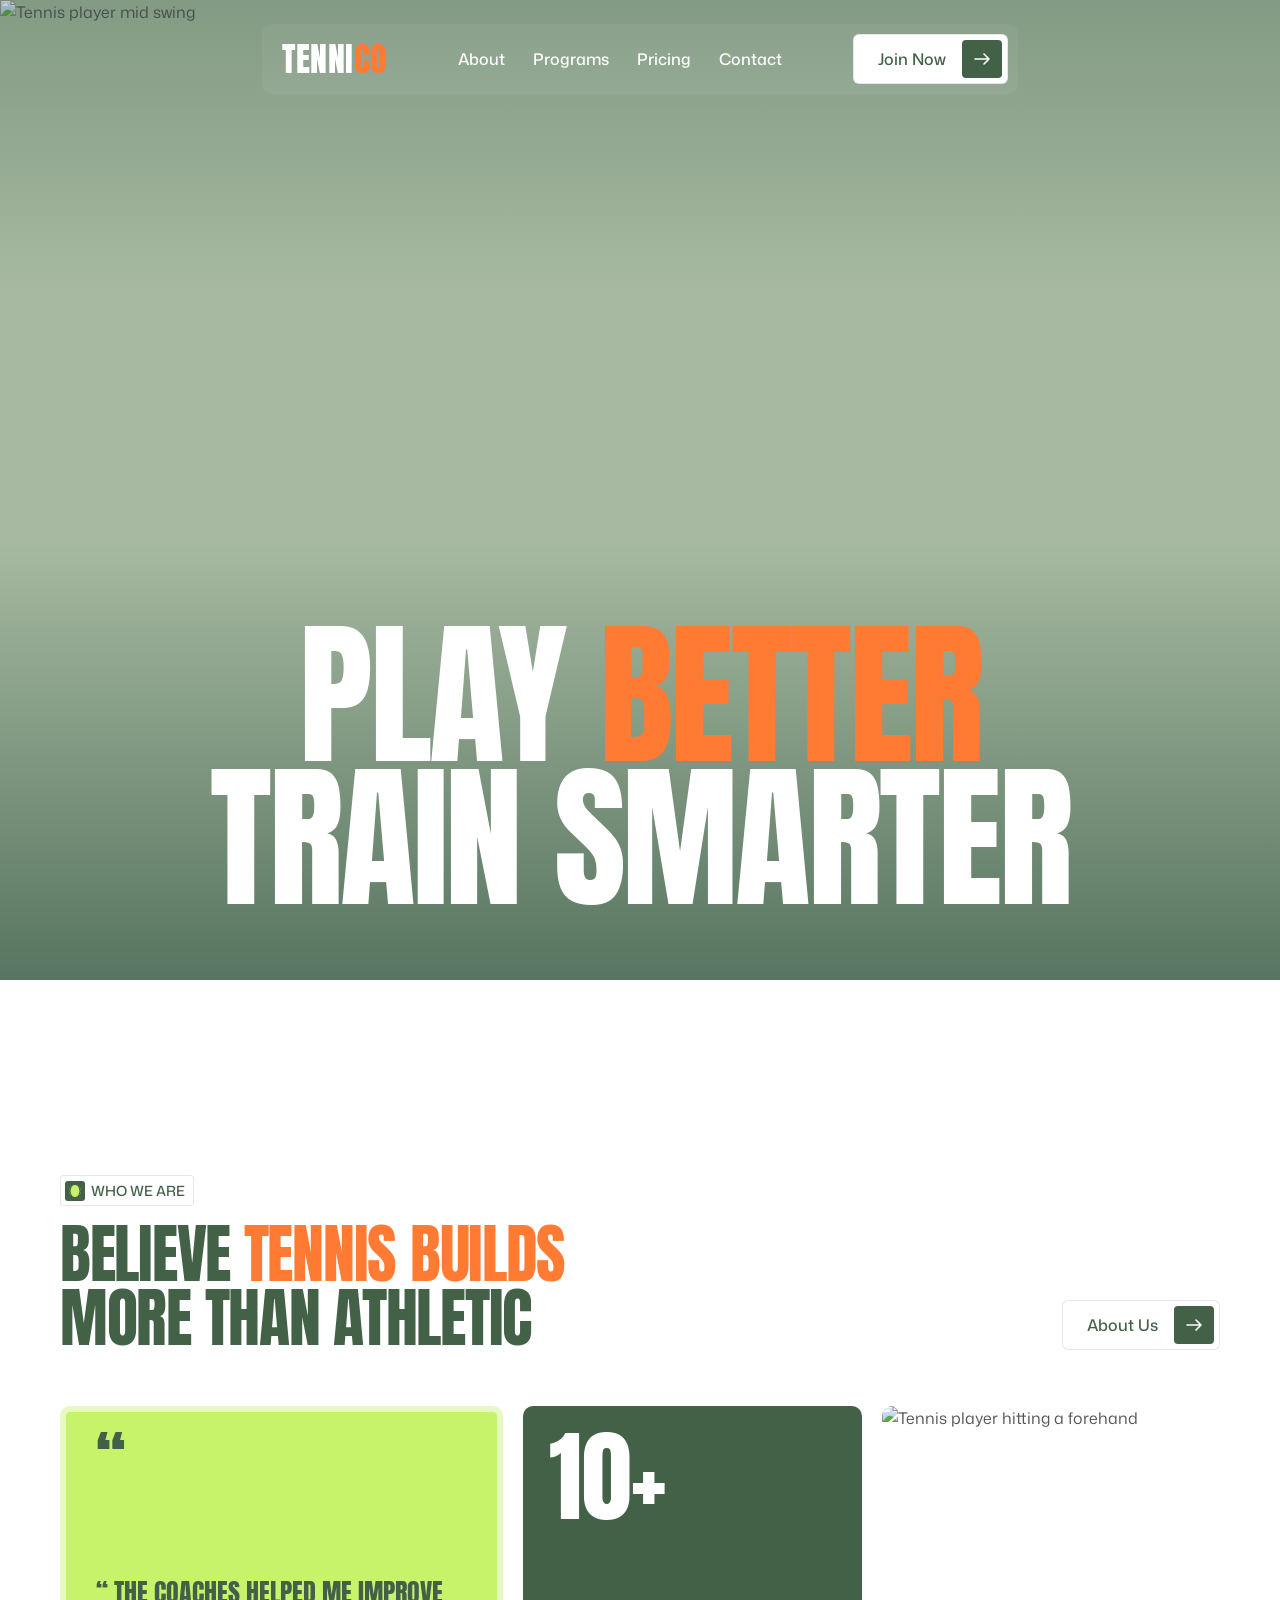
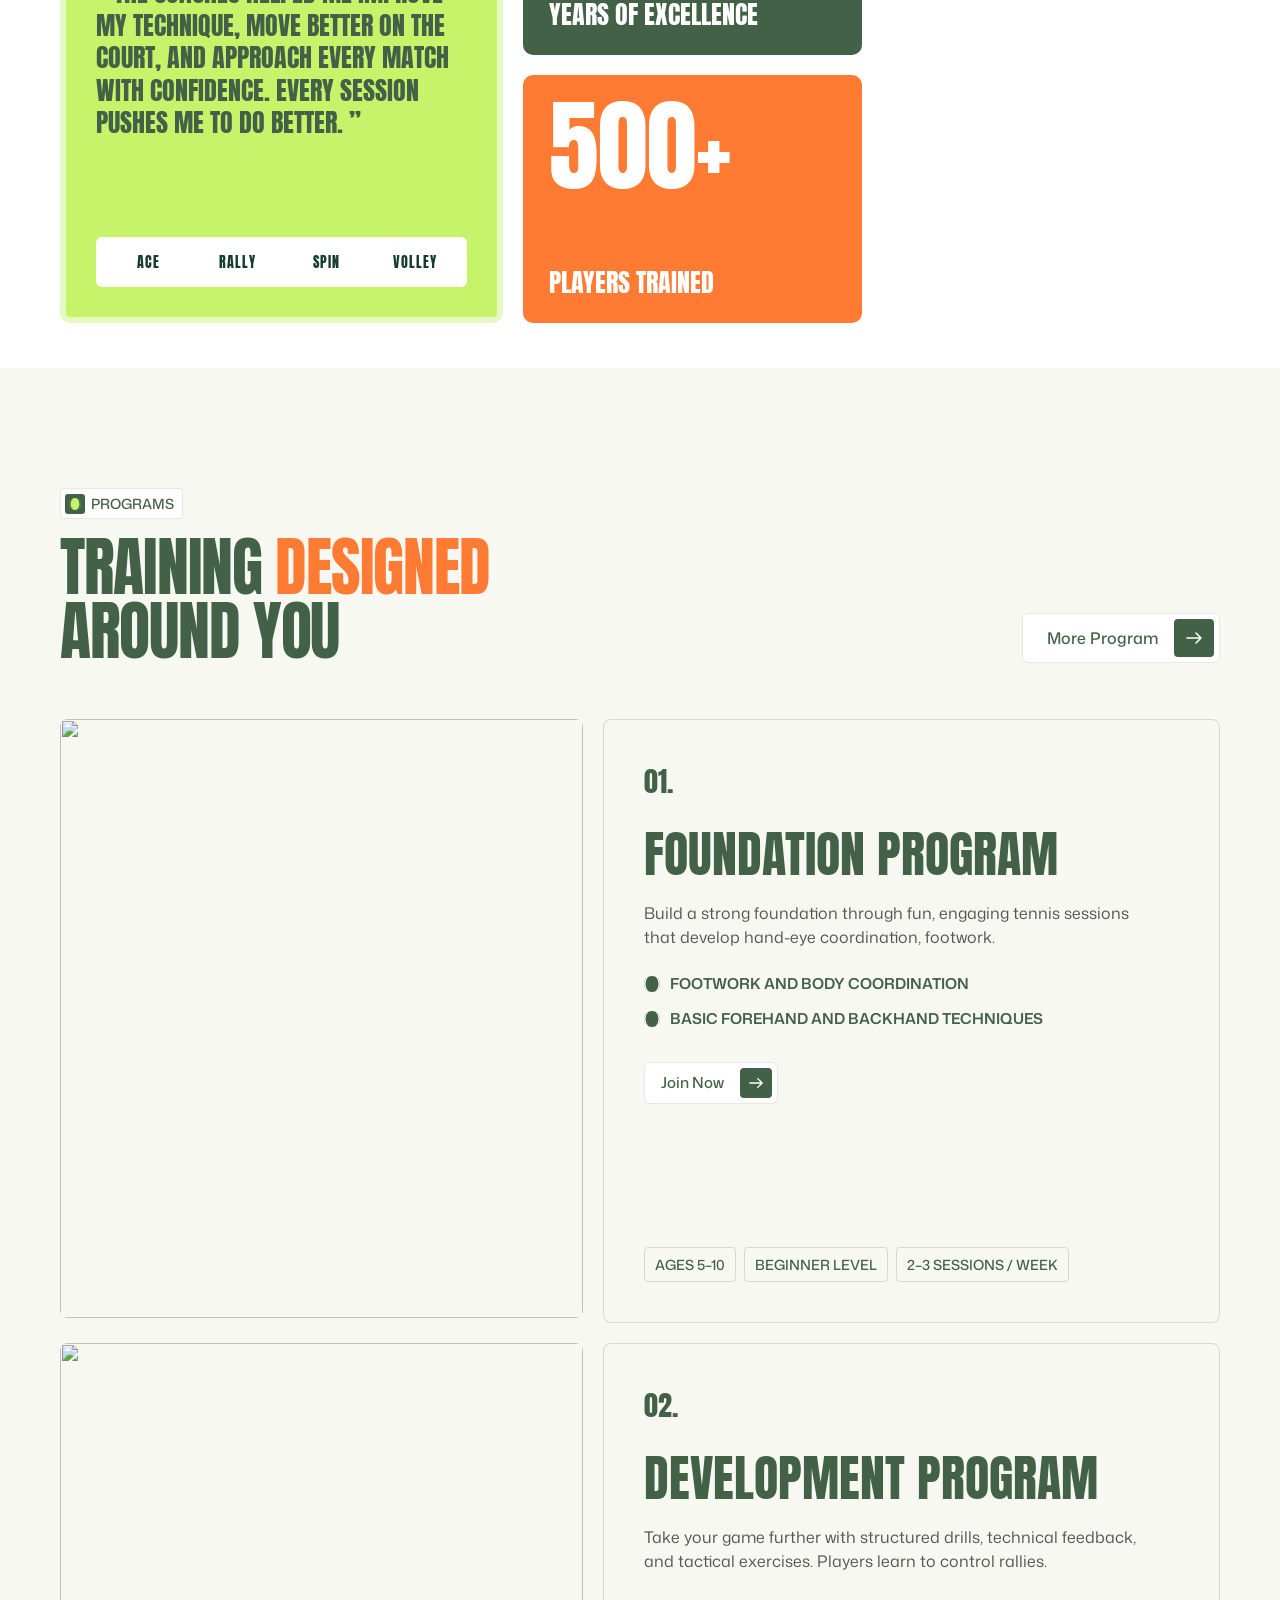
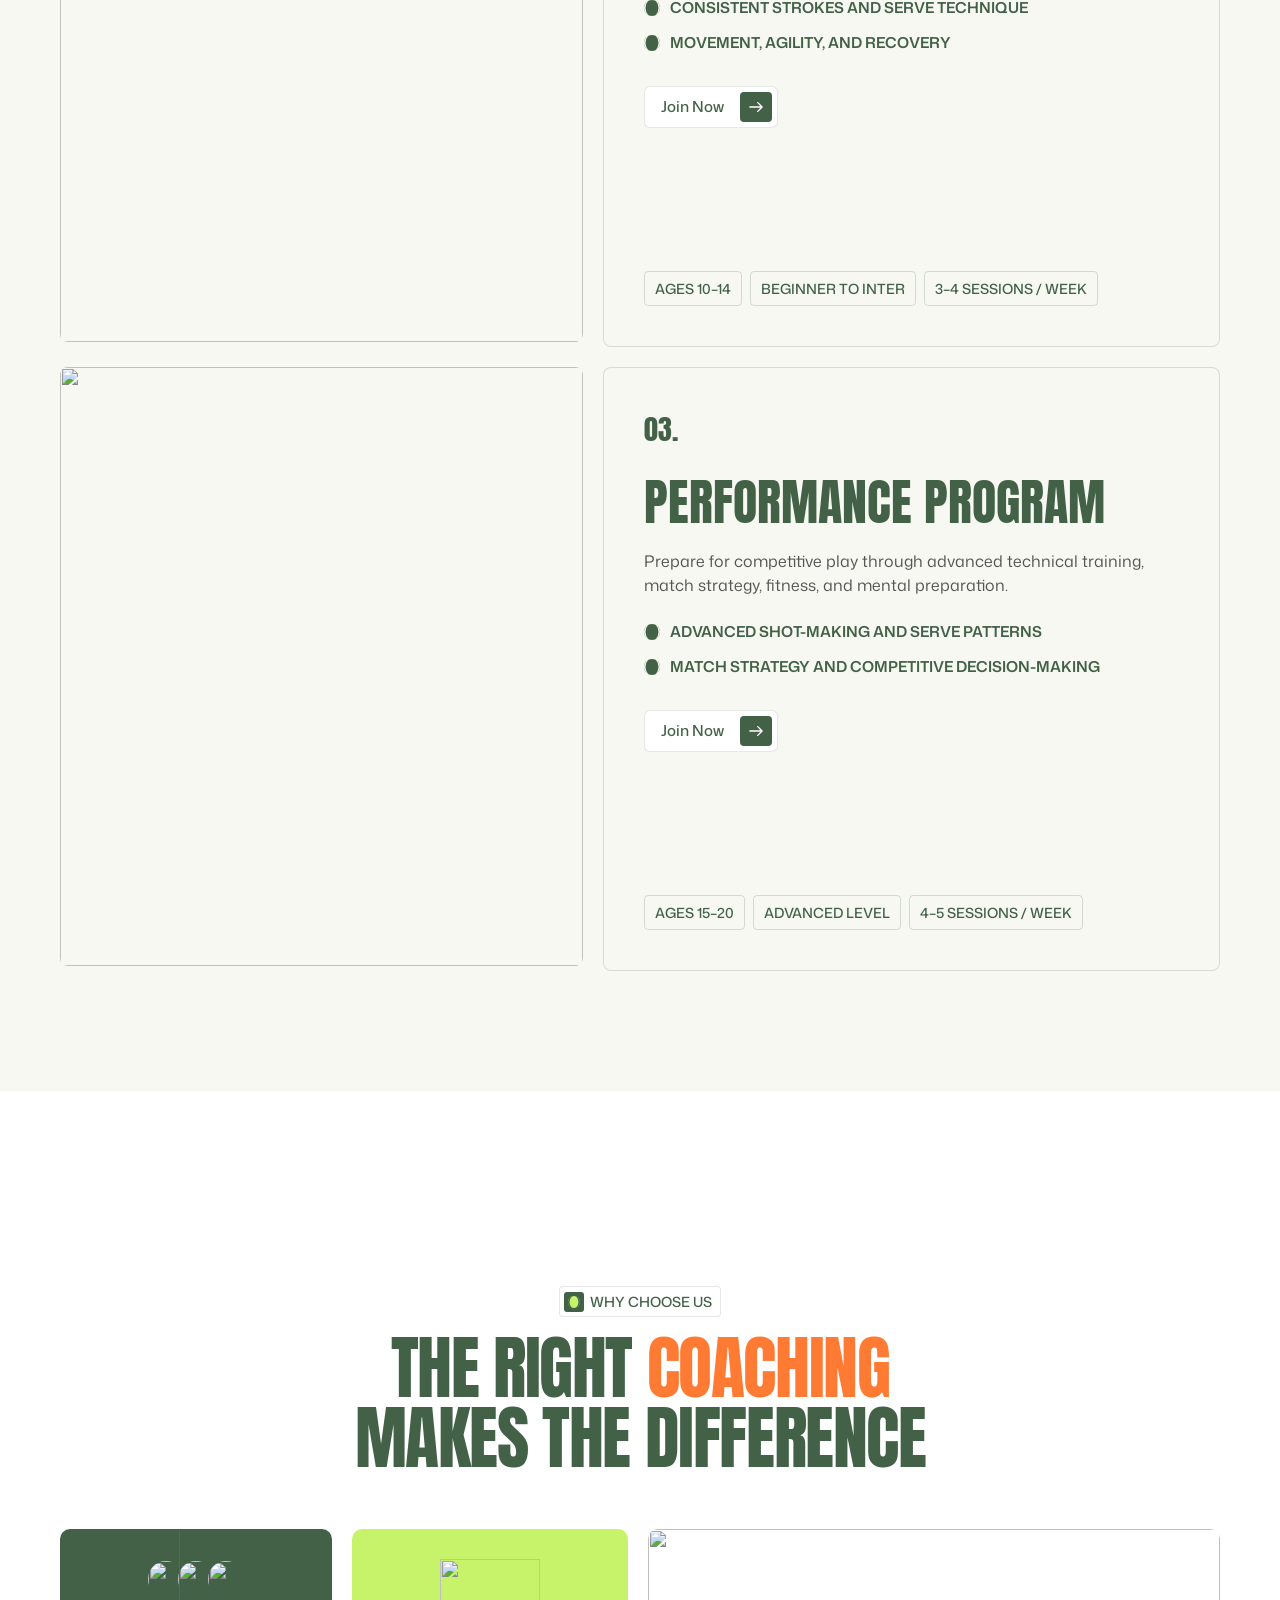
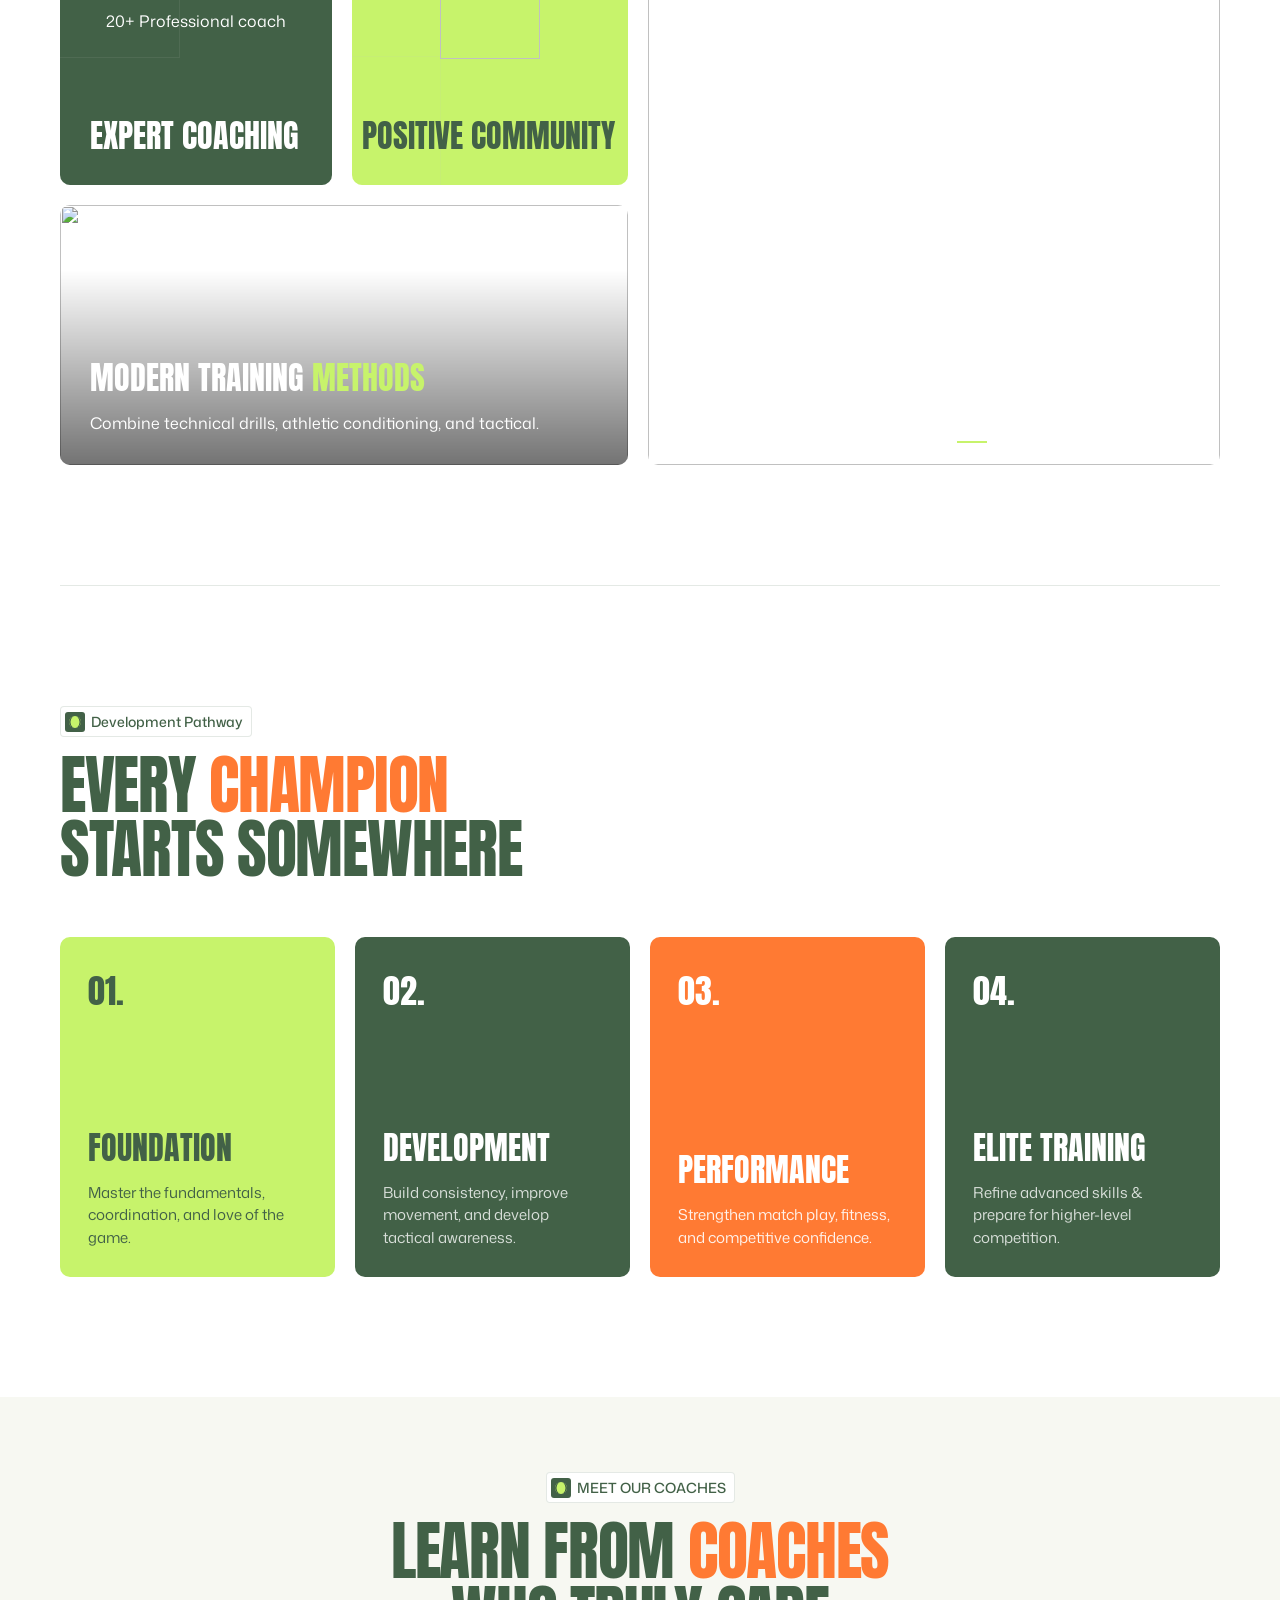
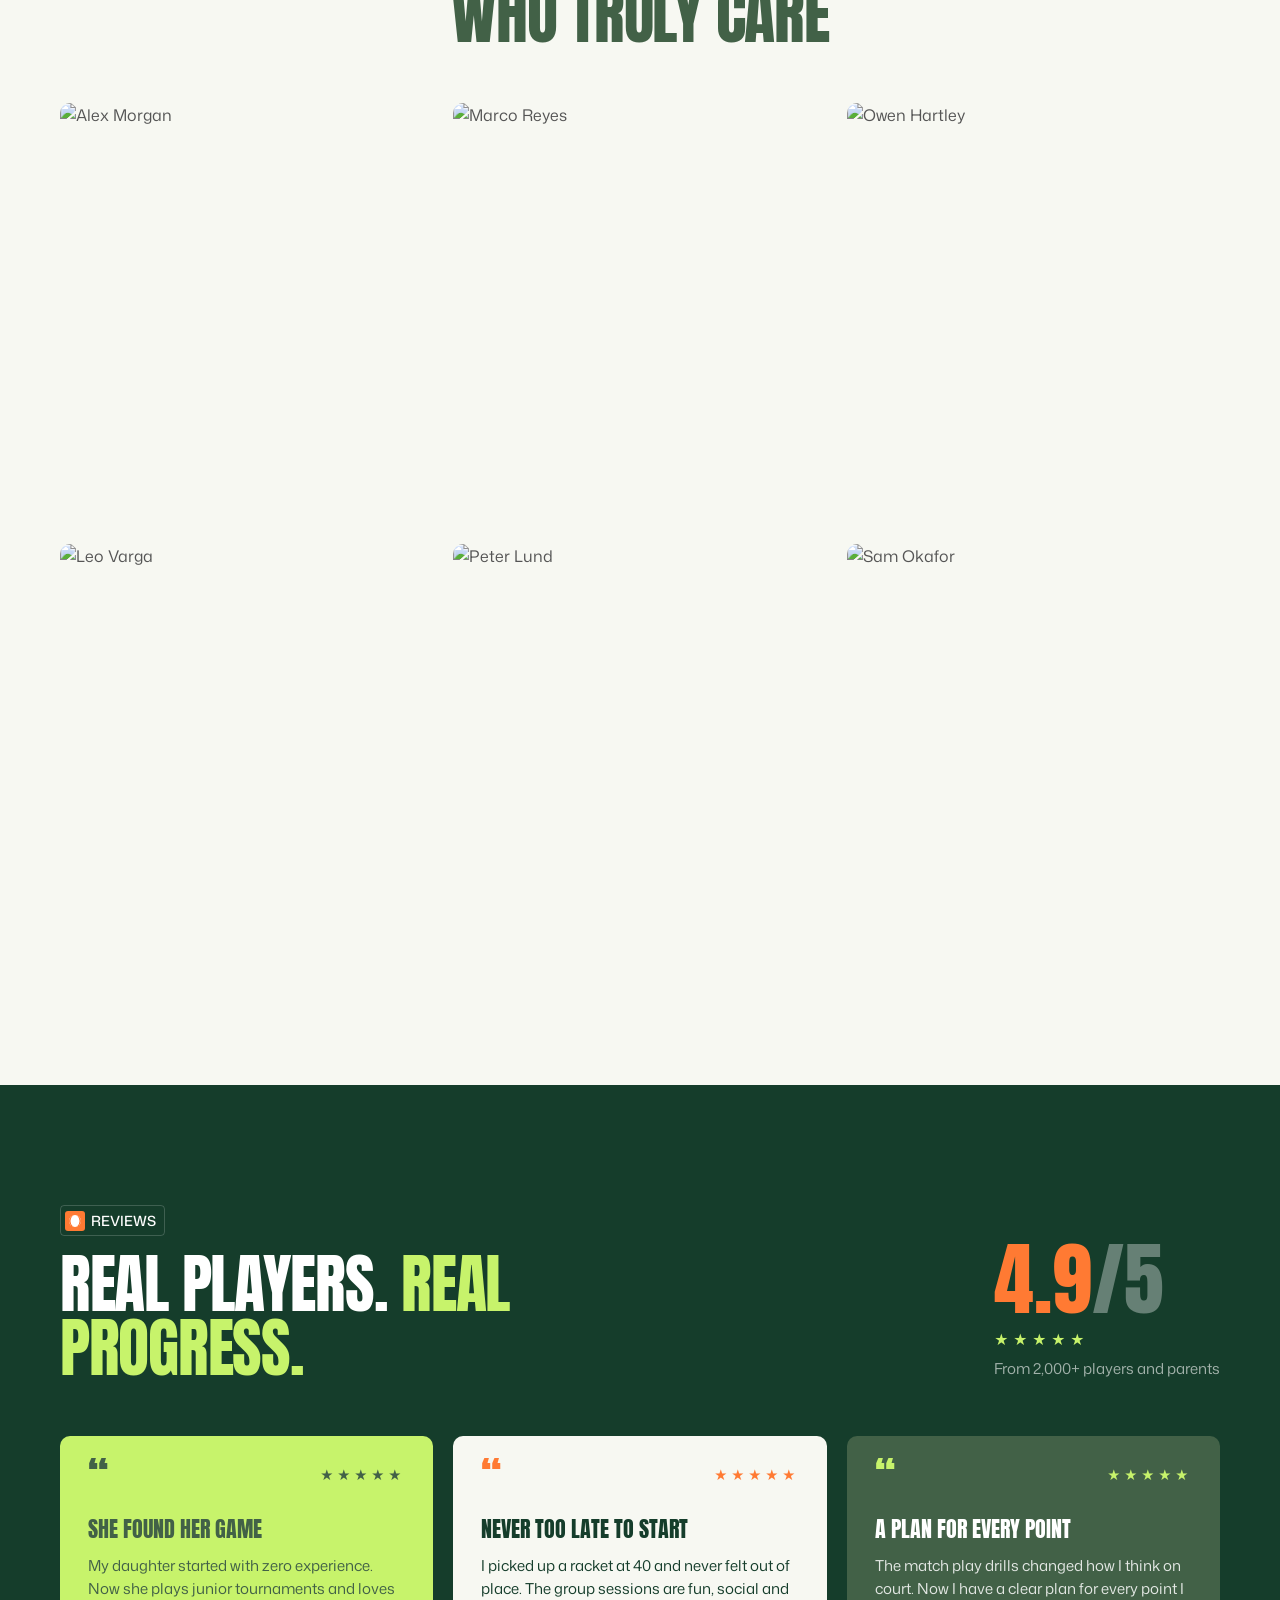
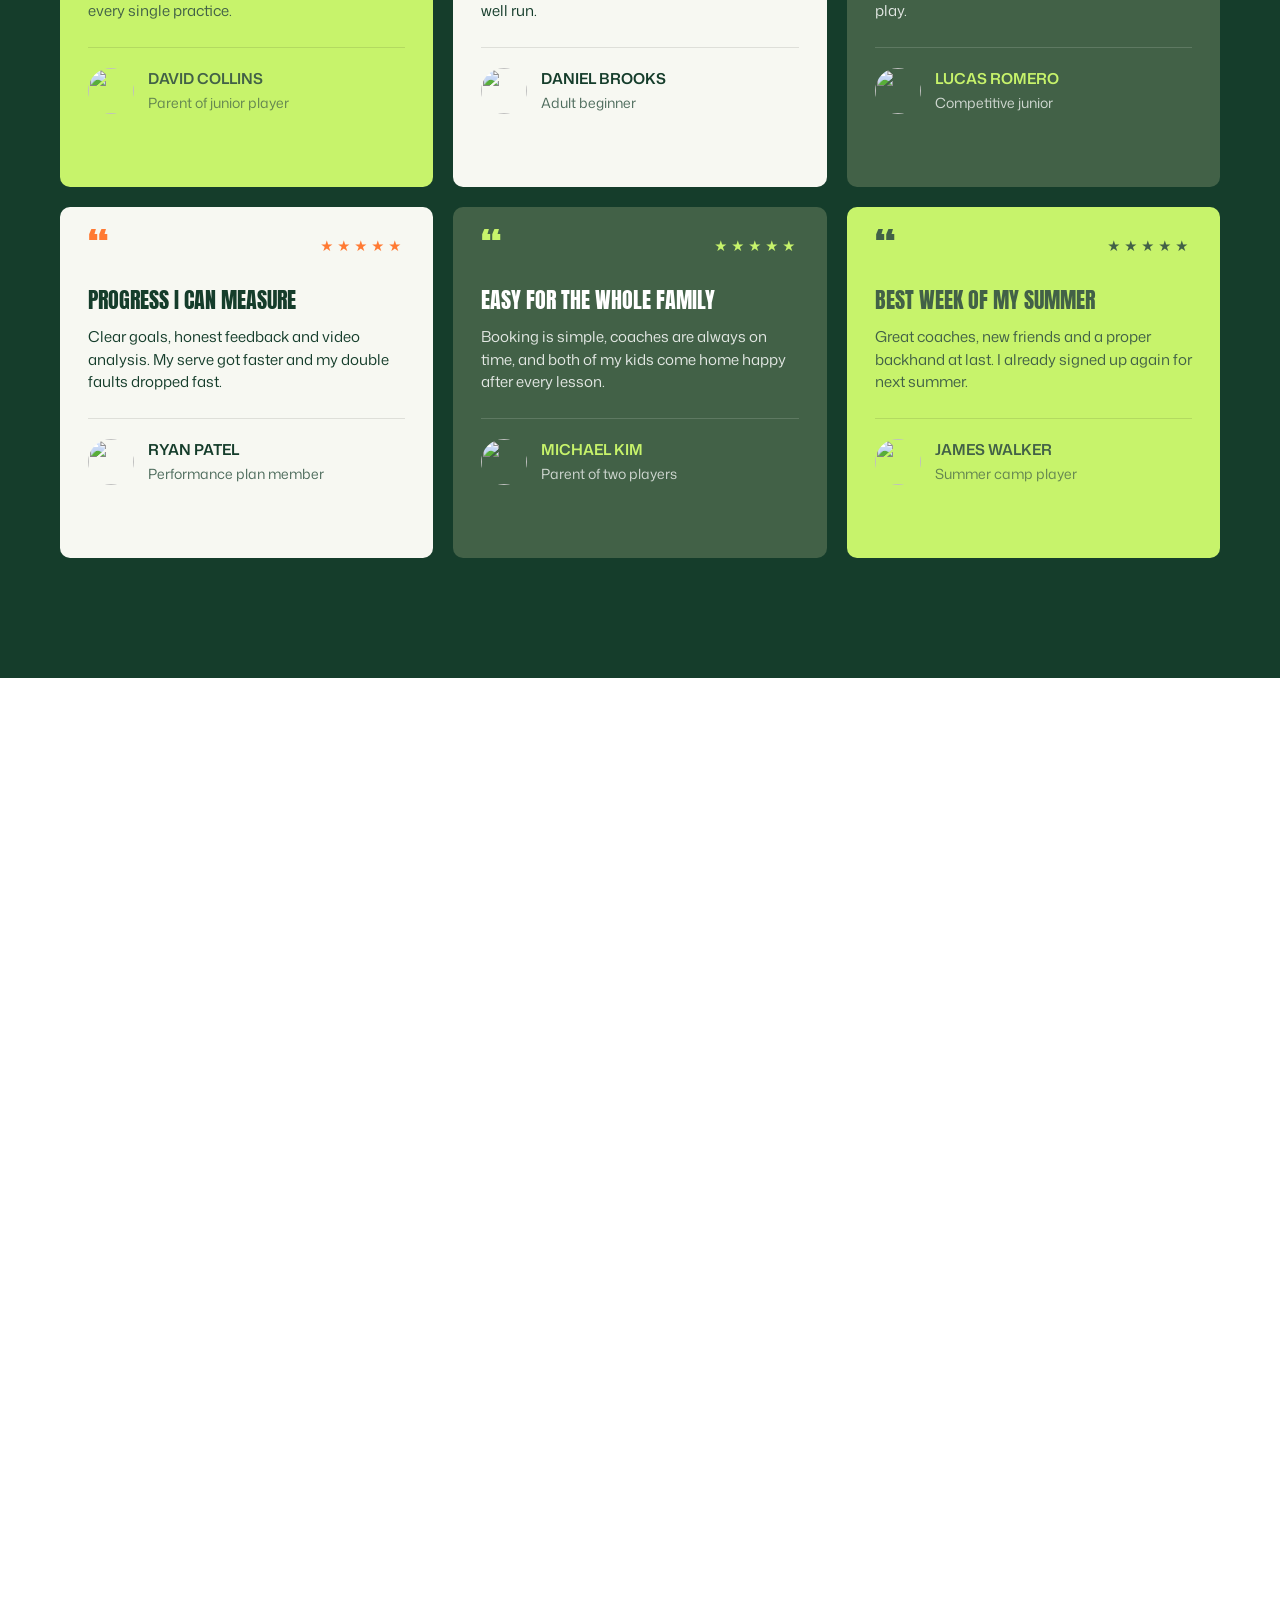
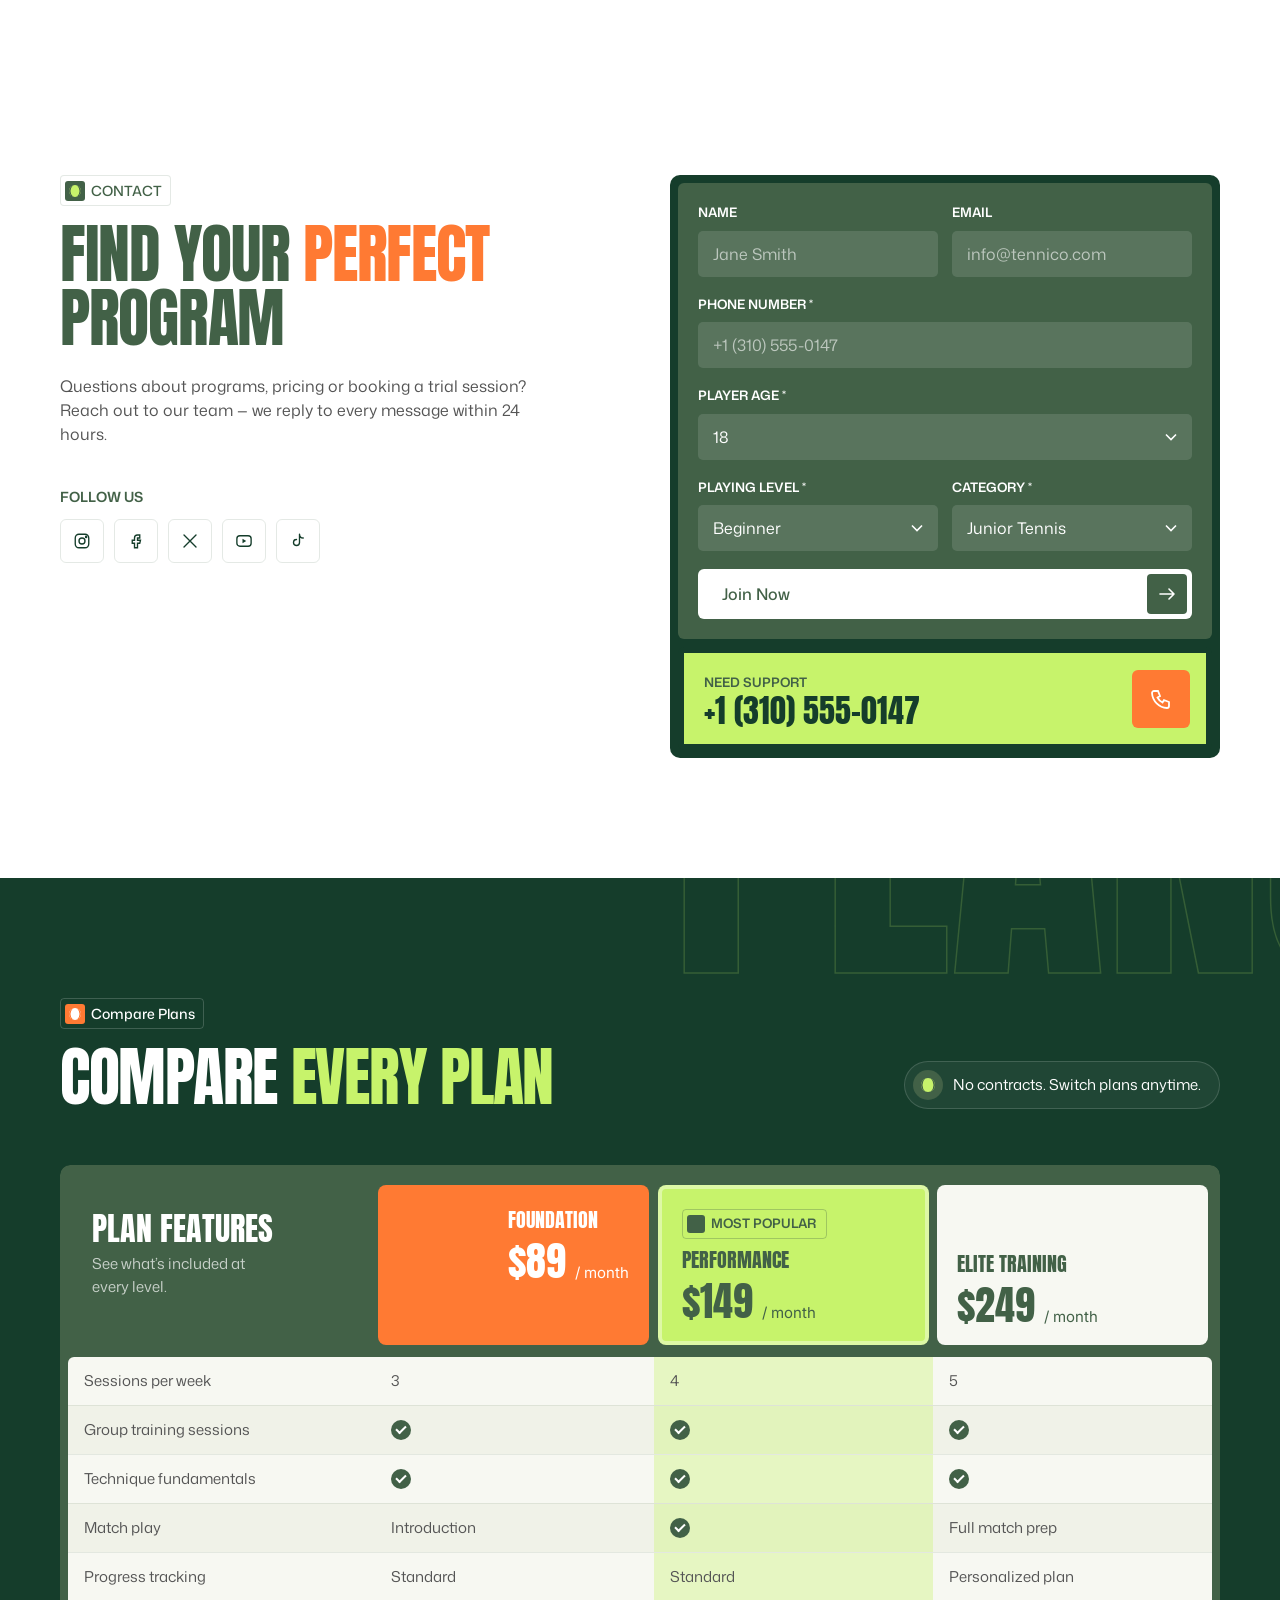
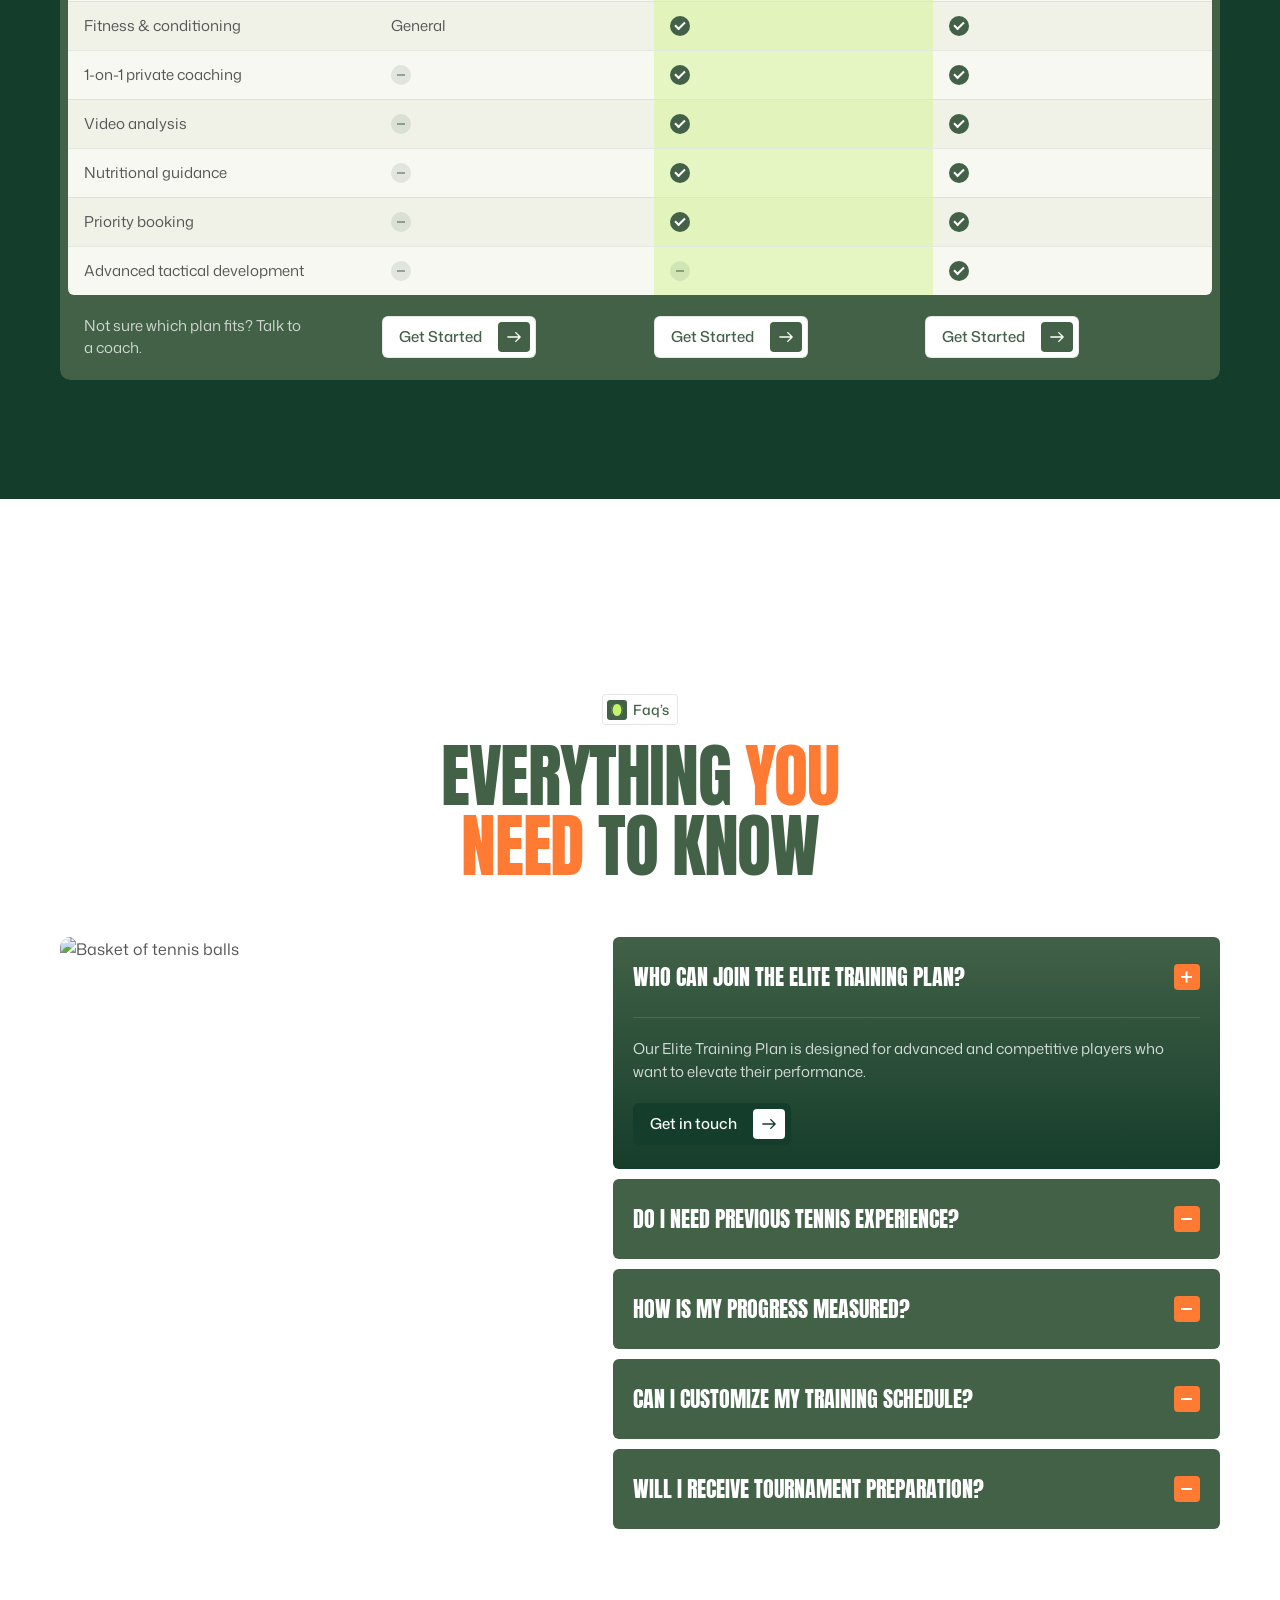
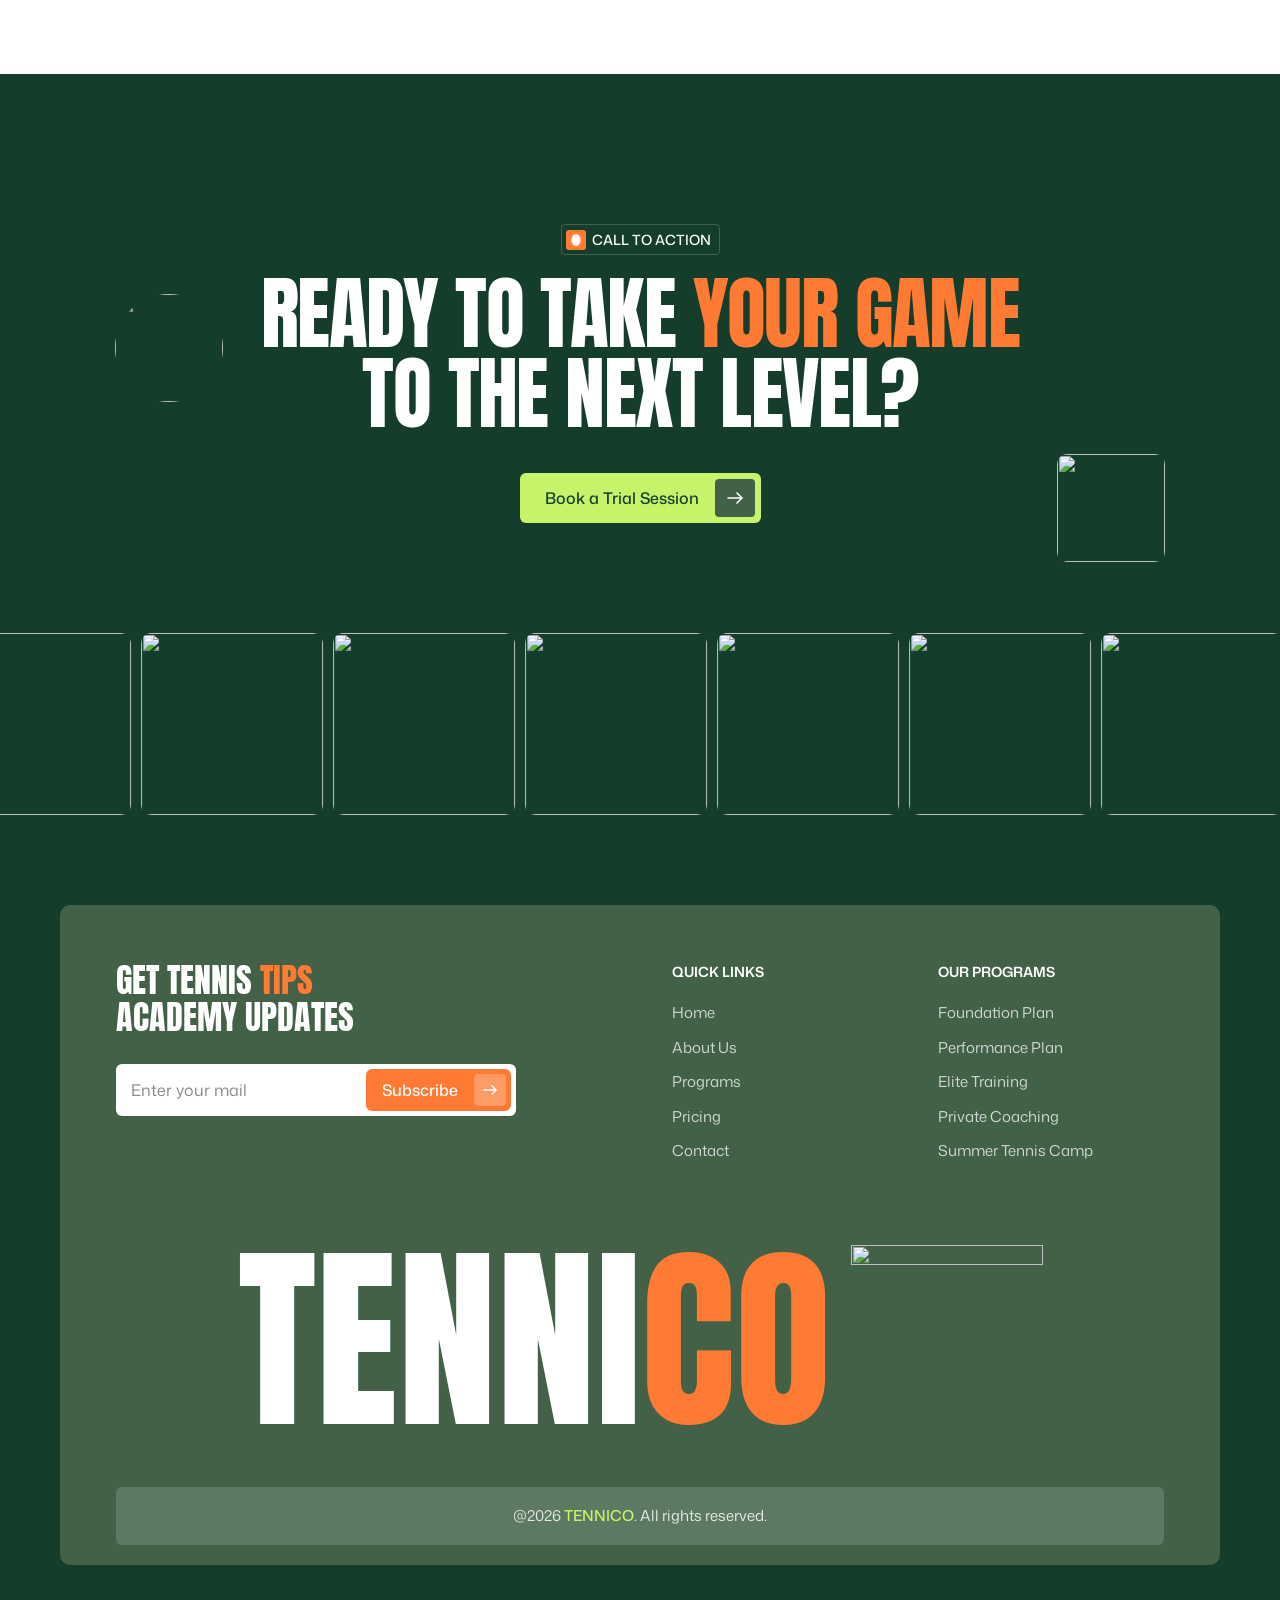
==== commit 16c913de: "Add About, Programs, Contact and 404 pages with Framer page transition Pages mirror the original rou" ====
--- a/index.html
+++ b/index.html
@@ -6,396 +6,8 @@
 <title>Tennico – Tennis Academy</title>
 <link rel="preconnect" href="https://fonts.googleapis.com">
 <link rel="preconnect" href="https://fonts.gstatic.com" crossorigin>
-<link href="https://fonts.googleapis.com/css2?family=Anton&family=Inter:wght@400;500;600&display=swap" rel="stylesheet">
-<style>
-:root{
-  --dark:#153D2B; --green:#426147; --lime:#C7F36B; --orange:#FF7A33;
-  --cream:#F7F8F2; --text:#555; --line:rgba(66,97,71,.14);
-  /* Framer transition values (springs are replaced at runtime by exact linear() curves) */
-  --lin:linear;
-  --io:cubic-bezier(.44,0,.56,1);
-  --sp-btn:cubic-bezier(.3,1.25,.55,1);       --sp-btn-d:.4s;   /* spring bounce .2, .4s */
-  --sp-head:cubic-bezier(.3,1.3,.55,1);       --sp-head-d:.7s;  /* spring bounce .25, .7s */
-  --sp-stiff:cubic-bezier(.2,.9,.3,1);        --sp-stiff-d:.6s; /* spring k320 c50 */
-  --sp-2:cubic-bezier(.3,1.25,.55,1);         --sp-2-d:2s;      /* spring bounce .2, 2s */
-  --sp-3:cubic-bezier(.3,1.25,.55,1);         --sp-3-d:3s;      /* spring bounce .2, 3s */
-}
-*{box-sizing:border-box;margin:0;padding:0}
-html{scroll-behavior:auto}
-body{font-family:Inter,system-ui,sans-serif;font-size:16px;line-height:1.5;color:var(--text);background:#fff;-webkit-font-smoothing:antialiased;overflow-x:hidden}
-img{display:block;max-width:100%}
-a{color:inherit;text-decoration:none}
-button,input,select{font:inherit}
-.container{width:100%;max-width:1200px;margin:0 auto;padding:0 20px}
-.display{font-family:Anton,Impact,sans-serif;font-weight:400;text-transform:uppercase;line-height:1.05}
-.h2{font-size:64px;color:var(--green)}
-.o{color:var(--orange)} .l{color:var(--lime)}
-
-/* ============ appear effects (values taken from the original) ============ */
-[data-a]{will-change:transform,opacity}
-[data-a="up"]{opacity:0;transform:translateY(75px);transition:opacity .5s linear,transform .5s linear}
-[data-a="up6"]{opacity:0;transform:translateY(75px);transition:opacity .6s linear,transform .6s linear}
-[data-a="up25"]{opacity:0;transform:translateY(25px);transition:opacity .5s linear,transform .5s linear}
-[data-a="upSpring"]{opacity:0;transform:translateY(75px);transition:opacity var(--sp-stiff-d) var(--sp-stiff),transform var(--sp-stiff-d) var(--sp-stiff)}
-[data-a="fade"]{opacity:0;transition:opacity .5s linear}
-[data-a="fromL"]{opacity:0;transform:translateX(-75px);transition:opacity .5s linear,transform .5s linear}
-[data-a="fromR"]{opacity:0;transform:translateX(75px);transition:opacity .5s linear,transform .5s linear}
-[data-a="row"]{opacity:0;transform:translateX(-20px);transition:opacity .45s var(--io),transform .45s var(--io)}
-[data-a="headL"]{opacity:0;transform:translateY(40px) rotate(-3deg) scale(.95);transition:opacity var(--sp-head-d) var(--sp-head),transform var(--sp-head-d) var(--sp-head)}
-[data-a="headM"]{opacity:0;transform:translateY(40px) scale(.95);transition:opacity var(--sp-head-d) var(--sp-head) .1s,transform var(--sp-head-d) var(--sp-head) .1s}
-[data-a="headR"]{opacity:0;transform:translateY(40px) rotate(3deg) scale(.95);transition:opacity var(--sp-head-d) var(--sp-head) .2s,transform var(--sp-head-d) var(--sp-head) .2s}
-[data-a^="flip"]{opacity:0;transform:rotateY(180deg)}
-[data-a="flip1"]{transition:opacity var(--sp-stiff-d) var(--sp-stiff),transform var(--sp-stiff-d) var(--sp-stiff)}
-[data-a="flip2"]{transition:opacity var(--sp-2-d) var(--sp-2),transform var(--sp-2-d) var(--sp-2)}
-[data-a="flip3"]{transition:opacity 1s linear,transform 1s linear}
-[data-a="flip4"]{transition:opacity var(--sp-3-d) var(--sp-3),transform var(--sp-3-d) var(--sp-3)}
-[data-a].in{opacity:1;transform:none}
-
-/* ============ badge ============ */
-.badge{display:inline-flex;align-items:center;gap:6px;padding:4px 8px 4px 4px;border:1px solid var(--line);border-radius:4px;background:#fff;font-size:14px;font-weight:500;color:var(--green);text-transform:uppercase}
-.badge i{width:20px;height:20px;border-radius:3px;background:var(--green);display:grid;place-items:center}
-.badge i::after{content:"";width:12px;height:12px;border-radius:50%;background:var(--lime);box-shadow:inset 3px 0 0 -1.5px var(--green),inset -3px 0 0 -1.5px var(--green)}
-.badge.nc{text-transform:none}
-.badge.dark{background:transparent;border-color:rgba(255,255,255,.18);color:#fff}
-.badge.orange i{background:var(--orange)}
-.badge.orange i::after{background:#fff;box-shadow:inset 3px 0 0 -1.5px var(--orange),inset -3px 0 0 -1.5px var(--orange)}
-
-/* ============ button: icon box grows to fill on hover (spring bounce .2, .4s) ============ */
-.btn{--bg:#fff;--fg:var(--green);--box:var(--green);--hfg:#fff;--t:var(--sp-btn-d) var(--sp-btn);
-  position:relative;display:inline-flex;align-items:center;gap:16px;height:50px;padding:0 5px 0 24px;border-radius:6px;background:var(--bg);color:var(--fg);font-weight:500;overflow:hidden;isolation:isolate;border:1px solid var(--line);cursor:pointer;white-space:nowrap}
-.btn .ib{position:absolute;right:5px;top:5px;bottom:5px;left:calc(100% - 45px);border-radius:4px;background:var(--box);z-index:-1;transition:left var(--t)}
-.btn span{transition:color var(--t)}
-.btn svg{width:40px;height:40px;padding:12px;color:#fff;flex:none}
-.btn:hover .ib{left:5px}
-.btn:hover span{color:var(--hfg)}
-.btn.lime{--bg:var(--lime);--fg:var(--dark);border-color:transparent}
-.btn.dark{--bg:var(--dark);--fg:#fff;--box:#fff;--hfg:var(--dark);border-color:transparent}
-.btn.dark svg{color:var(--dark)}
-.btn.sm{height:42px;padding-left:16px;font-size:15px}
-.btn.sm .ib{left:calc(100% - 37px)}
-.btn.sm:hover .ib{left:5px}
-.btn.sm svg{width:32px;height:32px;padding:9px}
-.btn.linear{--t:.3s linear}
-
-/* ============ nav (absolute: scrolls away with the hero, like the original) ============ */
-.nav{position:absolute;top:24px;left:0;right:0;z-index:50;display:flex;justify-content:center;padding:0 20px}
-.nav-in{width:100%;max-width:1060px;display:flex;align-items:center;justify-content:space-between;padding:6px 6px 6px 24px;border-radius:8px}
-.logo{font-family:Anton,sans-serif;font-size:34px;line-height:1;color:#fff;letter-spacing:.5px}
-.logo b{font-weight:400;color:var(--orange)}
-.links{display:flex;gap:28px}
-.links a{color:#fff;font-size:15px;font-weight:500;transition:color var(--sp-btn-d) var(--sp-btn)}
-.links a:hover{color:var(--orange)}
-.burger{display:none;width:44px;height:44px;border-radius:6px;background:#fff;border:0;cursor:pointer;place-items:center}
-.burger i{display:block;width:18px;height:2px;background:var(--green);position:relative}
-.burger i::before,.burger i::after{content:"";position:absolute;left:0;width:18px;height:2px;background:var(--green);transition:transform .4s var(--sp-btn),top .4s var(--sp-btn)}
-.burger i::before{top:-6px}.burger i::after{top:6px}
-.nav.open .burger i{background:transparent}
-.nav.open .burger i::before{top:0;transform:rotate(45deg)}
-.nav.open .burger i::after{top:0;transform:rotate(-45deg)}
-.mmenu{display:none}
-
-/* ============ hero ============ */
-.hero{position:relative;height:980px;max-height:110vh;min-height:640px;overflow:hidden;background:#a7b9a1}
-.hero-bg{position:absolute;inset:0;opacity:0;transform:scale(1.1);transition:opacity 1s var(--io),transform 1s var(--io)}
-.hero-bg img{width:100%;height:100%;object-fit:cover;object-position:center top}
-.hero-bg.in{opacity:1;transform:none}
-.hero-grad{position:absolute;inset:0;background:linear-gradient(180deg,rgba(21,61,43,.25) 0%,rgba(21,61,43,0) 30%,rgba(21,61,43,0) 55%,rgba(21,61,43,.55) 100%)}
-.hero-title{position:absolute;left:0;right:0;bottom:70px;text-align:center;color:#fff;font-size:clamp(64px,12.2vw,176px);line-height:.92}
-.hero-title span{display:block}
-
-/* ============ shells ============ */
-section{position:relative;overflow:clip}
-.pad{padding:120px 0}
-.head-row{display:flex;justify-content:space-between;align-items:flex-end;gap:40px;margin-bottom:56px}
-.head-row .h2,.center .h2{margin-top:16px}
-.center{text-align:center}
-
-/* ============ who we are ============ */
-.who{padding:195px 0 45px}
-.who-grid{display:grid;grid-template-columns:1.18fr .9fr .9fr;gap:20px;height:517px}
-.quote-card{background:var(--lime);border-radius:10px;padding:30px;display:flex;flex-direction:column;justify-content:space-between;border:6px solid #e7f9c3}
-.quote-card .qm{font-family:Anton;font-size:64px;line-height:.6;color:var(--green);height:36px}
-.quote-card p{font-family:Anton;text-transform:uppercase;font-size:26px;line-height:1.25;color:var(--green)}
-.partners{display:grid;grid-template-columns:repeat(4,1fr);gap:8px;background:#fff;border-radius:6px;padding:12px}
-.partners span{height:26px;display:grid;place-items:center;font-family:Anton;font-size:14px;color:var(--dark);letter-spacing:1px}
-.stats{display:grid;grid-template-rows:1fr 1fr;gap:20px}
-.stat{border-radius:10px;padding:26px;display:flex;flex-direction:column;justify-content:space-between;color:#fff}
-.stat.g{background:var(--green)} .stat.or{background:var(--orange)}
-.stat .num{font-family:Anton;font-size:100px;line-height:.9}
-.stat .lbl{font-family:Anton;font-size:26px;text-transform:uppercase;line-height:1.1}
-.photo{border-radius:10px;overflow:hidden}
-.photo img{width:100%;height:100%;object-fit:cover}
-
-/* ============ programs ============ */
-.programs{background:var(--cream)}
-.prog{display:grid;grid-template-columns:1fr 1.18fr;gap:20px;min-height:604px;margin-top:20px}
-.prog .photo{height:599px;border-radius:8px}
-.prog-card{background:var(--cream);border:1px solid rgba(66,97,71,.18);border-radius:8px;padding:40px;display:flex;flex-direction:column}
-.prog-card .n{font-family:Anton;font-size:28px;color:var(--green)}
-.prog-card h3{font-family:Anton;font-weight:400;font-size:50px;text-transform:uppercase;color:var(--green);line-height:1.1;margin:24px 0 20px}
-.prog-card p{max-width:520px}
-.prog-card ul{list-style:none;margin:24px 0 32px;display:grid;gap:12px}
-.prog-card li{display:flex;gap:10px;align-items:center;font-weight:600;color:var(--green);text-transform:uppercase;font-size:15px}
-.ball{width:16px;height:16px;border-radius:50%;background:var(--green);flex:none;box-shadow:inset 4px 0 0 -2.5px var(--cream),inset -4px 0 0 -2.5px var(--cream)}
-.tags{margin-top:auto;display:flex;flex-wrap:wrap;gap:8px}
-.tags span{padding:6px 10px;border:1px solid rgba(66,97,71,.2);border-radius:4px;font-size:14px;font-weight:500;text-transform:uppercase;color:var(--green)}
-
-/* ============ why choose us ============ */
-.why{padding:195px 0 0}
-.why .h2{font-size:70px}
-.why-grid{display:grid;grid-template-columns:588fr 592fr;gap:20px;margin-top:56px;height:536px}
-.why-left{display:grid;grid-template-rows:256px 260px;gap:20px}
-.tiles{display:grid;grid-template-columns:282fr 286fr;gap:20px}
-.tile{position:relative;border-radius:10px;overflow:hidden;display:flex;flex-direction:column;align-items:center;padding:30px}
-.tile.g{background:var(--green);color:#fff}
-.tile.lm{background:var(--lime);color:var(--green);padding:30px 10px}
-.tile .deco{position:absolute;opacity:.1;pointer-events:none}
-.tile.g .deco{left:-27px;top:-18px;width:147px;height:147px}
-.tile.lm .deco{left:-48px;top:127px;width:137px;height:152px}
-.avatars{display:flex}
-.avatars img{width:40px;height:40px;border-radius:50%;border:2px solid var(--green);object-fit:cover;margin-left:-10px}
-.avatars img:first-child{margin-left:0}
-.tile small{font-size:16px;margin-top:10px}
-.tile .icon{width:100px;height:100px}
-.tile h4{position:absolute;left:30px;bottom:30px;font-family:Anton;font-weight:400;font-size:32px;text-transform:uppercase;line-height:1.2}
-.tile.lm h4{left:10px}
-.img-tile{position:relative;border-radius:10px;overflow:hidden;color:#fff;display:flex;flex-direction:column;justify-content:flex-end;padding:30px}
-.img-tile img{position:absolute;inset:0;width:100%;height:100%;object-fit:cover}
-.img-tile::before{content:"";position:absolute;inset:0;background:linear-gradient(0deg,rgba(0,0,0,.55),transparent 75%);z-index:1}
-.img-tile h4,.img-tile p{position:relative;z-index:2}
-.img-tile h4{font-family:Anton;font-weight:400;font-size:32px;text-transform:uppercase;line-height:1.2;margin-bottom:14px}
-.slider{position:relative;border-radius:10px;overflow:hidden}
-.slider img{position:absolute;inset:0;width:100%;height:100%;object-fit:cover;visibility:hidden}
-.slider img.on{visibility:visible}
-.dots{position:absolute;left:50%;bottom:22px;transform:translateX(-50%);display:flex;gap:8px;z-index:2}
-.dots button{width:30px;height:2px;border:0;background:#fff;cursor:pointer;padding:0;transition:background-color var(--sp-btn-d) var(--sp-btn)}
-.dots button.on{background:var(--lime)}
-.divider{height:1px;background:var(--line);margin-top:120px}
-
-/* ============ pathway ============ */
-.path{padding:120px 0}
-.path-cards{display:grid;grid-template-columns:repeat(4,1fr);gap:20px;height:340px;margin-top:56px}
-.pcard{border-radius:10px;padding:28px;display:flex;flex-direction:column;justify-content:space-between}
-.pcard .num{font-family:Anton;font-size:34px}
-.pcard h4{font-family:Anton;font-weight:400;font-size:32px;text-transform:uppercase;margin-bottom:10px}
-.pcard p{font-size:15px}
-.pc1{background:var(--lime);color:var(--green)}
-.pc2,.pc4{background:var(--green);color:#fff}.pc2 p,.pc4 p{color:rgba(255,255,255,.8)}
-.pc3{background:var(--orange);color:#fff}.pc3 p{color:rgba(255,255,255,.9)}
-
-/* ============ coaches ============ */
-.coaches{background:var(--cream);padding:75px 0 120px}
-.coach-grid{display:grid;grid-template-columns:repeat(3,1fr);gap:20px;margin-top:56px}
-.coach{position:relative;aspect-ratio:370/417;border-radius:10px;overflow:hidden;cursor:pointer}
-.coach img{width:100%;height:100%;object-fit:cover}
-.identity{position:absolute;left:20px;right:20px;bottom:20px;height:86px;padding:0 20px;border-radius:4px;background:#fff;display:flex;justify-content:space-between;align-items:center;opacity:0;transform:translateY(25px);transition:none;pointer-events:none}
-.coach:hover .identity{opacity:1;transform:none;transition:opacity .4s linear,transform .4s linear}
-.identity b{font-family:Anton;font-weight:400;font-size:26px;color:var(--green);text-transform:uppercase}
-.identity .soc{display:flex;gap:16px;color:var(--dark)}
-.identity svg{width:24px;height:24px}
-
-/* ============ reviews ============ */
-.reviews{background:var(--dark);padding:120px 0}
-.reviews .h2{color:#fff}
-.score .big{font-family:Anton;font-size:80px;line-height:1;color:var(--orange)}
-.score .big em{font-style:normal;color:rgba(255,255,255,.35)}
-.stars{color:var(--lime);letter-spacing:4px;font-size:14px;margin:10px 0 6px}
-.score small{color:rgba(255,255,255,.6);font-size:15px}
-.rev-grid{display:grid;grid-template-columns:repeat(3,1fr);gap:20px}
-.rev{border-radius:10px;padding:28px;display:flex;flex-direction:column}
-.rev .top{display:flex;justify-content:space-between;align-items:center}
-.rev .qm{font-family:Anton;font-size:44px;line-height:.6;height:24px}
-.rev .st{letter-spacing:3px;font-size:13px}
-.rev h4{font-family:Anton;font-weight:400;font-size:22px;text-transform:uppercase;margin:24px 0 10px}
-.rev p{font-size:15px}
-.rev .who{display:flex;gap:14px;align-items:center;margin-top:24px;padding-top:20px;border-top:1px solid rgba(0,0,0,.1)}
-.rev .who img{width:46px;height:46px;border-radius:50%;object-fit:cover}
-.rev .who b{display:block;font-weight:600;text-transform:uppercase;font-size:15px}
-.rev .who span{font-size:14px;opacity:.75}
-.rv-l{background:var(--lime);color:var(--green)}
-.rv-w{background:var(--cream);color:var(--dark)}.rv-w .qm,.rv-w .st{color:var(--orange)}
-.rv-g{background:var(--green);color:#fff}.rv-g p{color:rgba(255,255,255,.85)}.rv-g .who{border-color:rgba(255,255,255,.15)}.rv-g .who b,.rv-g .qm,.rv-g .st{color:var(--lime)}
-
-/* ============ video ============ */
-.video{padding:195px 0 45px}
-.vwrap{border-radius:10px;overflow:hidden;aspect-ratio:1160/737}
-.vwrap video{width:100%;height:100%;object-fit:cover;display:block}
-
-/* ============ contact ============ */
-.contact{padding:120px 0}
-.contact-grid{display:grid;grid-template-columns:1fr 1fr;gap:60px;align-items:start}
-.contact .h2{margin:16px 0 24px}
-.contact .intro{max-width:470px}
-.follow{margin-top:40px}
-.follow h5{font-size:14px;font-weight:600;text-transform:uppercase;color:var(--green);margin-bottom:12px}
-.socials{display:flex;gap:10px}
-.socials a{width:44px;height:44px;border-radius:6px;border:1px solid var(--line);display:grid;place-items:center;color:var(--dark);transition:color var(--sp-btn-d) var(--sp-btn)}
-.socials a:hover{color:var(--orange)}
-.socials svg{width:18px;height:18px}
-.form-shell{background:var(--dark);border-radius:10px;padding:8px}
-.cform{background:var(--green);border-radius:6px;padding:20px;display:grid;grid-template-columns:1fr 1fr;gap:18px 14px}
-.cform .full{grid-column:1/-1}
-.cform label{display:block;font-size:13px;font-weight:600;color:#fff;text-transform:uppercase;margin-bottom:8px}
-.cform input,.cform select{width:100%;height:46px;border-radius:5px;border:1px solid transparent;background:rgba(255,255,255,.12);color:#fff;padding:0 14px;outline:none;appearance:none;-webkit-appearance:none}
-.cform input::placeholder{color:rgba(255,255,255,.6)}
-.cform input:focus,.cform select:focus{border-color:var(--lime)}
-.cform select{background-image:url("data:image/svg+xml,%3Csvg xmlns='http://www.w3.org/2000/svg' width='12' height='8' fill='none' stroke='white' stroke-width='1.6'%3E%3Cpath d='M1 1.5l5 5 5-5'/%3E%3C/svg%3E");background-repeat:no-repeat;background-position:right 14px center;cursor:pointer}
-.cform select option{color:#000}
-.cform .btn{width:100%;justify-content:space-between;border:0}
-.sent{grid-column:1/-1;color:var(--lime);font-weight:500;display:none}
-.support{margin-top:8px;background:var(--lime);border-radius:6px;padding:16px 16px 16px 20px;display:flex;justify-content:space-between;align-items:center;border:6px solid var(--dark)}
-.support small{font-size:13px;font-weight:600;text-transform:uppercase;color:var(--green)}
-.support b{display:block;font-family:Anton;font-weight:400;font-size:32px;color:var(--dark);line-height:1.1}
-.support a.call{width:58px;height:58px;border-radius:6px;background:var(--orange);display:grid;place-items:center;color:#fff}
-
-/* ============ compare ============ */
-.compare{background:var(--dark);padding:120px 0}
-.outline{position:absolute;top:-200px;left:calc(50% + 32px);font-family:Anton;font-size:320px;line-height:1;color:transparent;-webkit-text-stroke:1.5px rgba(199,243,107,.18);text-transform:uppercase;pointer-events:none;white-space:nowrap}
-.compare .h2{color:#fff}
-.pill{display:inline-flex;align-items:center;gap:10px;padding:8px 18px 8px 8px;border-radius:40px;border:1px solid rgba(255,255,255,.15);background:rgba(255,255,255,.05);color:#fff;font-size:15px}
-.spin{width:30px;height:30px;border-radius:50%;background:var(--green);display:grid;place-items:center;animation:spin 6s linear infinite}
-.spin::after{content:"";width:14px;height:14px;border-radius:50%;background:var(--lime);box-shadow:inset 4px 0 0 -2.5px var(--green),inset -4px 0 0 -2.5px var(--green)}
-@keyframes spin{to{transform:rotate(360deg)}}
-.table-scroll{overflow-x:auto;border-radius:10px}
-.ptable{min-width:900px;background:var(--green);border-radius:10px;padding:8px}
-.prow{display:grid;grid-template-columns:1.1fr 1fr 1fr 1fr}
-.phead{padding:12px 4px;gap:8px}
-.phead .pf{padding:20px}
-.phead .pf h3{font-family:Anton;font-weight:400;font-size:32px;color:#fff;text-transform:uppercase}
-.phead .pf p{color:rgba(255,255,255,.7);font-size:15px;max-width:180px}
-.plan{border-radius:8px;padding:20px;display:flex;flex-direction:column;justify-content:flex-end;gap:6px;min-height:150px}
-.plan h5{font-family:Anton;font-weight:400;font-size:20px;text-transform:uppercase}
-.plan .pr{font-family:Anton;font-size:40px;line-height:1}
-.plan .pr small{font-family:Inter;font-size:15px}
-.plan.a{background:var(--orange);color:#fff}
-.plan.b{background:var(--lime);color:var(--green);border:4px solid rgba(255,255,255,.4)}
-.plan.c{background:var(--cream);color:var(--green)}
-.mp{align-self:flex-start;margin-bottom:auto;display:inline-flex;align-items:center;gap:6px;padding:4px 10px 4px 4px;border:1px solid rgba(66,97,71,.3);border-radius:4px;font-size:13px;font-weight:600;text-transform:uppercase}
-.mp i{width:18px;height:18px;border-radius:3px;background:var(--green)}
-.pbody{background:var(--cream);border-radius:6px;overflow:hidden}
-.pbody .prow{border-top:1px solid rgba(66,97,71,.1)}
-.pbody .prow:first-child{border-top:0}
-.pbody .prow:nth-child(even){background:#f0f2e8}
-.pbody .prow>div{padding:12px 16px;font-size:15px;min-height:48px;display:flex;align-items:center}
-.pbody .prow>div:nth-child(3){background:rgba(199,243,107,.35)}
-.ck{width:20px;height:20px;border-radius:50%;background:var(--green);display:grid;place-items:center}
-.ck::after{content:"";width:8px;height:4px;border-left:2px solid #fff;border-bottom:2px solid #fff;transform:rotate(-45deg) translate(1px,-1px)}
-.dash{width:20px;height:20px;border-radius:50%;background:rgba(66,97,71,.12);display:grid;place-items:center}
-.dash::after{content:"";width:8px;height:1.5px;background:rgba(66,97,71,.5)}
-.pfoot{padding:20px 16px 12px;align-items:center}
-.pfoot p{color:rgba(255,255,255,.75);font-size:15px;max-width:220px}
-
-/* ============ faq ============ */
-.faq{padding:195px 0 45px}
-.faq .h2{font-size:70px}
-.faq-grid{display:grid;grid-template-columns:552fr 628fr;gap:20px;margin-top:56px}
-.faq-grid .photo{height:617px}
-.acc{display:flex;flex-direction:column;gap:10px}
-.item{border-radius:6px;overflow:hidden;background:var(--green)}
-.item.open{background:linear-gradient(180deg,var(--green) 0%,var(--dark) 100%)}
-.q{width:100%;display:flex;justify-content:space-between;align-items:center;gap:20px;height:80px;padding:0 20px;background:none;border:0;color:#fff;cursor:pointer;text-align:left}
-.q span{font-family:Anton;font-size:22px;text-transform:uppercase;line-height:1.2}
-.q i{width:26px;height:26px;border-radius:4px;background:var(--orange);position:relative;flex:none}
-.q i::before,.q i::after{content:"";position:absolute;left:50%;top:50%;width:11px;height:2px;margin:-1px 0 0 -5.5px;background:#fff}
-.q i::after{transform:rotate(90deg);opacity:0}
-.item.open .q i::after{opacity:1}
-.a{display:grid;grid-template-rows:0fr;transition:grid-template-rows .5s linear}
-.a>div{overflow:hidden}
-.a .inner{margin:0 20px;padding:20px 0 24px;border-top:1px solid rgba(255,255,255,.12)}
-.a p{color:rgba(255,255,255,.8);font-size:15px;margin-bottom:20px}
-.item.open .a{grid-template-rows:1fr}
-
-/* ============ footer ============ */
-footer{background:var(--dark);position:relative;overflow:hidden;margin-top:75px}
-.cta{position:relative;padding:150px 0 70px;text-align:center}
-.cta-ball{position:absolute;left:50%;top:-376px;width:1026px;max-width:none;transform:translateX(-50%);opacity:.06;pointer-events:none}
-.cta .h2{color:#fff;font-size:80px;margin:18px auto 40px;max-width:820px}
-.float{position:absolute;overflow:hidden;width:108px;height:108px}
-.float img{width:100%;height:100%;object-fit:cover}
-.f1{left:9%;top:220px;border-radius:50%}
-.f2{right:9%;top:380px;border-radius:10px}
-.ticker{overflow:hidden;margin-top:110px}
-.track{display:flex;gap:10px;width:max-content;will-change:transform}
-.track img{width:182px;height:182px;border-radius:10px;object-fit:cover;flex:none}
-.fbox{background:var(--green);border-radius:10px;padding:56px 56px 20px;margin:20px 0 60px}
-.fgrid{display:grid;grid-template-columns:1.6fr .7fr .7fr;gap:40px}
-.fgrid h3{font-family:Anton;font-weight:400;font-size:34px;color:#fff;text-transform:uppercase;line-height:1.1}
-.sub{display:flex;margin-top:28px;max-width:400px;background:#fff;border-radius:6px;padding:5px}
-.sub input{flex:1;min-width:0;border:0;outline:0;background:none;color:var(--dark);height:42px;padding:0 10px}
-.sub input::placeholder{color:#888}
-.sub .btn{flex:none;--bg:var(--orange);--fg:#fff;--box:rgba(255,255,255,.25);height:42px;border:0;padding-left:16px}
-.sub .btn .ib{left:calc(100% - 37px)}
-.sub .btn:hover .ib{left:5px}
-.sub .btn svg{width:32px;height:32px;padding:9px}
-.fcol h6{font-size:14px;font-weight:600;color:#fff;text-transform:uppercase;margin-bottom:20px}
-.fcol a{display:block;color:rgba(255,255,255,.75);font-size:15px;margin-bottom:12px;transition:color var(--sp-btn-d) var(--sp-btn)}
-.fcol a:hover{color:var(--orange)}
-.biglogo{display:flex;align-items:center;justify-content:center;gap:20px;margin:70px 0 50px}
-.biglogo span{font-family:Anton;font-size:clamp(64px,15.5vw,224px);line-height:.9;color:#fff}
-.biglogo span b{font-weight:400;color:var(--orange)}
-.biglogo .fb{flex:none;width:clamp(64px,15vw,232px);aspect-ratio:1;border-radius:50%;background:var(--lime);position:relative;overflow:hidden}
-.biglogo .fb::before,.biglogo .fb::after{content:"";position:absolute;top:-10%;width:60%;height:120%;border-radius:50%;border:clamp(8px,1.4vw,18px) solid var(--green)}
-.biglogo .fb::before{left:-38%}.biglogo .fb::after{right:-38%}
-.copy{background:rgba(255,255,255,.15);border-radius:6px;padding:18px;text-align:center;color:rgba(255,255,255,.85);font-size:15px}
-.copy b{color:var(--lime);font-weight:500}
-
-/* ============ responsive (Framer breakpoints 1199 / 809) ============ */
-@media (max-width:1199px){
-  .h2{font-size:52px}.why .h2,.faq .h2{font-size:56px}.cta .h2{font-size:64px}
-  .who-grid{grid-template-columns:1fr 1fr;height:auto}
-  .who-grid .photo{grid-column:1/-1;height:420px}
-  .quote-card{min-height:420px}
-  .prog{grid-template-columns:1fr 1fr;min-height:0}
-  .prog .photo{height:auto;min-height:520px}
-  .prog-card{padding:30px}.prog-card h3{font-size:40px}
-  .why-grid{grid-template-columns:1fr;height:auto}
-  .slider{height:480px}
-  .path-cards{grid-template-columns:1fr 1fr;height:auto}
-  .pcard{min-height:280px}
-  .rev-grid{grid-template-columns:1fr 1fr}
-  .faq-grid .photo{height:auto}
-  .fgrid{grid-template-columns:1fr 1fr}.fgrid>div:first-child{grid-column:1/-1}
-  .f1,.f2{display:none}
-}
-@media (max-width:809px){
-  .links,.nav .btn{display:none}.burger{display:grid}
-  .mmenu{display:flex;flex-direction:column;gap:6px;position:absolute;top:66px;left:20px;right:20px;background:var(--dark);border-radius:8px;padding:12px;opacity:0;transform:translateY(-10px);pointer-events:none;transition:opacity .4s var(--sp-btn),transform .4s var(--sp-btn)}
-  .mmenu a{color:#fff;font-family:Anton;font-size:28px;text-transform:uppercase;padding:8px 12px}
-  .nav.open .mmenu{opacity:1;transform:none;pointer-events:auto}
-  .nav.open .nav-in{background:var(--dark)}
-  .hero{height:760px}
-  .hero-title{bottom:60px}
-  .pad,.contact,.reviews,.compare,.path{padding:80px 0}
-  .who,.why,.video,.faq{padding:110px 0 30px}
-  .h2,.why .h2,.faq .h2{font-size:42px}.cta .h2{font-size:46px}
-  .head-row{flex-direction:column;align-items:flex-start;gap:24px;margin-bottom:36px}
-  .who-grid{grid-template-columns:1fr}
-  .quote-card{min-height:0;gap:24px}.quote-card p{font-size:22px}
-  .stats{grid-template-rows:none;grid-template-columns:1fr 1fr}
-  .stat{min-height:200px}.stat .num{font-size:60px}.stat .lbl{font-size:20px}
-  .prog{grid-template-columns:1fr}.prog .photo{min-height:360px}
-  .prog-card h3{font-size:34px}
-  .why-left{grid-template-rows:220px 240px}
-  .tile h4,.img-tile h4{font-size:24px}
-  .tile{padding:20px 10px}.tile h4{left:16px;bottom:20px}
-  .slider{height:380px}
-  .path-cards{grid-template-columns:1fr}
-  .coach-grid{grid-template-columns:1fr 1fr;gap:12px}
-  .identity{left:8px;right:8px;bottom:8px;height:auto;padding:10px;flex-direction:column;gap:6px}
-  .identity b{font-size:16px}
-  .rev-grid{grid-template-columns:1fr}
-  .contact-grid,.faq-grid{grid-template-columns:1fr;gap:40px}
-  .cform{grid-template-columns:1fr}
-  .faq-grid .photo{height:320px}
-  .support b{font-size:26px}
-  .outline{font-size:180px;top:-110px;left:auto;right:-40px}
-  .cta{padding:110px 0 50px}
-  .ticker{margin-top:70px}.track img{width:130px;height:130px}
-  .fbox{padding:32px 20px 16px}
-  .fgrid{grid-template-columns:1fr 1fr;gap:32px}
-  .biglogo{margin:48px 0 32px;gap:10px}
-}
-</style>
+<link href="https://fonts.googleapis.com/css2?family=Anton&family=Inter:wght@400;500;600&family=Mona+Sans:wght@400;500;600&display=swap" rel="stylesheet">
+<link rel="stylesheet" href="assets/site.css">
 </head>
 <body>
 
@@ -409,15 +21,15 @@
 <!-- NAV -->
 <header class="nav" id="nav">
   <div class="nav-in">
-    <a href="#top" class="logo">TENNI<b>CO</b></a>
+    <a href="index.html" class="logo">TENNI<b>CO</b></a>
     <nav class="links">
-      <a href="#about">About</a><a href="#programs">Programs</a><a href="#pricing">Pricing</a><a href="#contact">Contact</a>
+      <a href="about.html">About</a><a href="programs.html">Programs</a><a href="index.html#pricing">Pricing</a><a href="contact.html">Contact</a>
     </nav>
-    <a href="#contact" class="btn"><i class="ib"></i><span>Join Now</span><svg><use href="#arr"/></svg></a>
+    <a href="contact.html" class="btn"><i class="ib"></i><span>Join Now</span><svg><use href="#arr"/></svg></a>
     <button class="burger" id="burger" aria-label="Menu"><i></i></button>
   </div>
   <div class="mmenu">
-    <a href="#about">About</a><a href="#programs">Programs</a><a href="#pricing">Pricing</a><a href="#contact">Contact</a>
+    <a href="about.html">About</a><a href="programs.html">Programs</a><a href="index.html#pricing">Pricing</a><a href="contact.html">Contact</a>
   </div>
 </header>
 
@@ -436,7 +48,7 @@
         <span class="badge"><i></i>Who we are</span>
         <h2 class="display h2">Believe <span class="o">Tennis Builds</span><br>More Than Athletic</h2>
       </div>
-      <a href="#programs" class="btn"><i class="ib"></i><span>About Us</span><svg><use href="#arr"/></svg></a>
+      <a href="about.html" class="btn"><i class="ib"></i><span>About Us</span><svg><use href="#arr"/></svg></a>
     </div>
     <div class="who-grid">
       <div class="quote-card">
@@ -455,45 +67,45 @@
 
 <!-- PROGRAMS -->
 <section class="programs pad" id="programs">
-  <div class="container" data-a="up">
-    <div class="head-row">
+  <div class="container">
+    <div class="head-row" data-a="up">
       <div>
         <span class="badge"><i></i>Programs</span>
         <h2 class="display h2">Training <span class="o">Designed</span><br>Around You</h2>
       </div>
-      <a href="#pricing" class="btn"><i class="ib"></i><span>More Program</span><svg><use href="#arr"/></svg></a>
-    </div>
-
-    <div class="prog">
+      <a href="programs.html" class="btn"><i class="ib"></i><span>More Program</span><svg><use href="#arr"/></svg></a>
+    </div>
+
+    <div class="prog" data-a="up">
       <div class="photo"><img src="https://framerusercontent.com/images/l9KmmTiAajhR7OXZqhQMSlWa6C8.png" alt=""></div>
       <div class="prog-card">
         <span class="n">01.</span>
         <h3>Foundation Program</h3>
         <p>Build a strong foundation through fun, engaging tennis sessions that develop hand-eye coordination, footwork.</p>
         <ul><li><i class="ball"></i>Footwork and body coordination</li><li><i class="ball"></i>Basic forehand and backhand techniques</li></ul>
-        <div><a href="#contact" class="btn sm"><i class="ib"></i><span>Join Now</span><svg><use href="#arr"/></svg></a></div>
+        <div><a href="contact.html" class="btn sm"><i class="ib"></i><span>Join Now</span><svg><use href="#arr"/></svg></a></div>
         <div class="tags"><span>Ages 5–10</span><span>Beginner Level</span><span>2–3 sessions / week</span></div>
       </div>
     </div>
-    <div class="prog">
+    <div class="prog" data-a="up">
       <div class="photo"><img src="https://framerusercontent.com/images/JYwD4YxEqcCHwZzxJbdwOS5QZ4.png" alt=""></div>
       <div class="prog-card">
         <span class="n">02.</span>
         <h3>Development Program</h3>
         <p>Take your game further with structured drills, technical feedback, and tactical exercises. Players learn to control rallies.</p>
         <ul><li><i class="ball"></i>Consistent strokes and serve technique</li><li><i class="ball"></i>Movement, agility, and recovery</li></ul>
-        <div><a href="#contact" class="btn sm"><i class="ib"></i><span>Join Now</span><svg><use href="#arr"/></svg></a></div>
+        <div><a href="contact.html" class="btn sm"><i class="ib"></i><span>Join Now</span><svg><use href="#arr"/></svg></a></div>
         <div class="tags"><span>Ages 10–14</span><span>Beginner to Inter</span><span>3–4 sessions / week</span></div>
       </div>
     </div>
-    <div class="prog">
+    <div class="prog" data-a="up">
       <div class="photo"><img src="https://framerusercontent.com/images/XANyoad8DjwaAoLliFS8J1g4w.png" alt=""></div>
       <div class="prog-card">
         <span class="n">03.</span>
         <h3>Performance Program</h3>
         <p>Prepare for competitive play through advanced technical training, match strategy, fitness, and mental preparation.</p>
         <ul><li><i class="ball"></i>Advanced shot-making and serve patterns</li><li><i class="ball"></i>Match strategy and competitive decision-making</li></ul>
-        <div><a href="#contact" class="btn sm"><i class="ib"></i><span>Join Now</span><svg><use href="#arr"/></svg></a></div>
+        <div><a href="contact.html" class="btn sm"><i class="ib"></i><span>Join Now</span><svg><use href="#arr"/></svg></a></div>
         <div class="tags"><span>Ages 15–20</span><span>Advanced Level</span><span>4–5 sessions / week</span></div>
       </div>
     </div>
@@ -628,7 +240,6 @@
           <div><label>Playing Level *</label><select><option>Beginner</option><option>Intermediate</option><option>Advanced</option><option>Professional</option><option>Elite</option></select></div>
           <div><label>Category *</label><select><option>Junior Tennis</option><option>Adult Tennis</option><option>Senior Tennis</option><option>Private Coaching</option></select></div>
           <div class="full"><button class="btn linear" type="submit"><i class="ib"></i><span>Join Now</span><svg><use href="#arr"/></svg></button></div>
-          <p class="sent" id="sent">Thanks! We'll get back to you within 24 hours.</p>
         </form>
         <div class="support">
           <div><small>Need support</small><b>+1 (310) 555-0147</b></div>
@@ -661,9 +272,9 @@
         <div class="pbody" id="pbody"></div>
         <div class="prow pfoot">
           <p>Not sure which plan fits? Talk to a coach.</p>
-          <div><a href="#contact" class="btn sm"><i class="ib"></i><span>Get Started</span><svg><use href="#arr"/></svg></a></div>
-          <div><a href="#contact" class="btn sm"><i class="ib"></i><span>Get Started</span><svg><use href="#arr"/></svg></a></div>
-          <div><a href="#contact" class="btn sm"><i class="ib"></i><span>Get Started</span><svg><use href="#arr"/></svg></a></div>
+          <div><a href="contact.html" class="btn sm"><i class="ib"></i><span>Get Started</span><svg><use href="#arr"/></svg></a></div>
+          <div><a href="contact.html" class="btn sm"><i class="ib"></i><span>Get Started</span><svg><use href="#arr"/></svg></a></div>
+          <div><a href="contact.html" class="btn sm"><i class="ib"></i><span>Get Started</span><svg><use href="#arr"/></svg></a></div>
         </div>
       </div>
     </div>
@@ -693,7 +304,7 @@
     <div class="container" data-a="up" style="position:relative">
       <span class="badge dark orange"><i></i>Call to action</span>
       <h2 class="display h2">Ready to Take <span class="o">Your Game</span><br>to the Next Level?</h2>
-      <a href="#contact" class="btn lime"><i class="ib"></i><span>Book a Trial Session</span><svg><use href="#arr"/></svg></a>
+      <a href="contact.html" class="btn lime"><i class="ib"></i><span>Book a Trial Session</span><svg><use href="#arr"/></svg></a>
     </div>
     <div class="ticker"><div class="track" id="track"></div></div>
   </div>
@@ -707,194 +318,15 @@
             <button class="btn" type="submit"><i class="ib"></i><span>Subscribe</span><svg><use href="#arr"/></svg></button>
           </form>
         </div>
-        <div class="fcol"><h6>Quick Links</h6><a href="#top">Home</a><a href="#about">About Us</a><a href="#programs">Programs</a><a href="#pricing">Pricing</a><a href="#contact">Contact</a></div>
-        <div class="fcol"><h6>Our Programs</h6><a href="#pricing">Foundation Plan</a><a href="#pricing">Performance Plan</a><a href="#pricing">Elite Training</a><a href="#contact">Private Coaching</a><a href="#contact">Summer Tennis Camp</a></div>
-      </div>
-      <div class="biglogo"><span>TENNI<b>CO</b></span><i class="fb"></i></div>
+        <div class="fcol"><h6>Quick Links</h6><a href="index.html">Home</a><a href="about.html">About Us</a><a href="programs.html">Programs</a><a href="index.html#pricing">Pricing</a><a href="contact.html">Contact</a></div>
+        <div class="fcol"><h6>Our Programs</h6><a href="programs.html">Foundation Plan</a><a href="programs.html">Performance Plan</a><a href="programs.html">Elite Training</a><a href="programs.html">Private Coaching</a><a href="programs.html">Summer Tennis Camp</a></div>
+      </div>
+      <div class="biglogo"><span>TENNI<b>CO</b></span><img class="fb" src="https://framerusercontent.com/images/nVPFiBj0Slcbgy3gGUCP5UePi6o.png" alt=""></div>
       <div class="copy">@2026 <b>TENNICO</b>. All rights reserved.</div>
     </div>
   </div>
 </footer>
 
-<script>
-(() => {
-  const $ = (s, r = document) => r.querySelector(s);
-  const $$ = (s, r = document) => [...r.querySelectorAll(s)];
-  const reduce = matchMedia('(prefers-reduced-motion: reduce)');
-
-  /* ---------- exact spring curves (Framer/motion springs → CSS linear()) ---------- */
-  const spring = ({ k, c, bounce, duration }) => {
-    let w0, zeta;
-    if (k) { w0 = Math.sqrt(k); zeta = c / (2 * w0); }
-    else { zeta = 1 - bounce; w0 = 4.6 / (zeta * duration); }
-    const dt = 1 / 600; let x = 0, v = 0, t = 0; const pts = [];
-    while (t < 6) {
-      const a = -2 * zeta * w0 * v - w0 * w0 * (x - 1);
-      v += a * dt; x += v * dt; t += dt;
-      pts.push([t, x]);
-      if (t > 0.05 && Math.abs(1 - x) < 0.001 && Math.abs(v) < 0.01) break;
-    }
-    const T = duration && !k ? Math.max(duration, t) : t;
-    const n = 48, out = [];
-    for (let i = 0; i <= n; i++) {
-      const tt = (i / n) * t; const p = pts[Math.min(pts.length - 1, Math.round(tt / dt))];
-      out.push(+(i === n ? 1 : p[1]).toFixed(4));
-    }
-    return { ease: `linear(${out.join(',')})`, dur: (duration && !k ? duration : +T.toFixed(2)) + 's' };
-  };
-  if (CSS.supports('transition-timing-function', 'linear(0, 1)')) {
-    const root = document.documentElement.style;
-    const set = (name, s) => { root.setProperty(`--${name}`, s.ease); root.setProperty(`--${name}-d`, s.dur); };
-    set('sp-btn', spring({ bounce: .2, duration: .4 }));
-    set('sp-head', spring({ bounce: .25, duration: .7 }));
-    set('sp-stiff', spring({ k: 320, c: 50 }));
-    set('sp-2', spring({ bounce: .2, duration: 2 }));
-    set('sp-3', spring({ bounce: .2, duration: 3 }));
-  }
-
-  /* ---------- hero background appear (opacity 0, scale 1.1 → 1, 1s) ---------- */
-  const heroBg = $('#heroBg'), heroImg = $('img', heroBg);
-  const showHero = () => requestAnimationFrame(() => requestAnimationFrame(() => heroBg.classList.add('in')));
-  heroImg.complete ? showHero() : (heroImg.onload = showHero, setTimeout(showHero, 1500));
-
-  /* ---------- coaches grid ---------- */
-  const coaches = [
-    ['nSNE6N5ZrYEW2weUsnftPse7E', 'Alex Morgan'], ['rYLzhw86eC9cymZW6FzsGJZjM', 'Marco Reyes'], ['6sNFKl7rBt34XAdXDfMGctMjskM', 'Owen Hartley'],
-    ['nXy54qpDdHIv1dY6ELIkCkrQZw', 'Leo Varga'], ['QAF2CF81kcTAzXTlMCpHtnZ0uk', 'Peter Lund'], ['hqsbbZAdVAzQaLdIpljK70WSQ', 'Sam Okafor']
-  ];
-  $('#coachGrid').innerHTML = coaches.map(([id, name]) => `
-    <div class="coach"><img src="https://framerusercontent.com/images/${id}.png" alt="${name}">
-      <div class="identity"><b>${name}</b><span class="soc"><svg><use href="#i-x"/></svg><svg><use href="#i-tt"/></svg><svg><use href="#i-yt"/></svg></span></div>
-    </div>`).join('');
-
-  /* ---------- pricing table (rows slide in from x:-20, staggered .05s) ---------- */
-  const C = '<i class="ck"></i>', D = '<i class="dash"></i>';
-  const rows = [
-    ['Sessions per week', '3', '4', '5'],
-    ['Group training sessions', C, C, C],
-    ['Technique fundamentals', C, C, C],
-    ['Match play', 'Introduction', C, 'Full match prep'],
-    ['Progress tracking', 'Standard', 'Standard', 'Personalized plan'],
-    ['Fitness & conditioning', 'General', C, C],
-    ['1-on-1 private coaching', D, C, C],
-    ['Video analysis', D, C, C],
-    ['Nutritional guidance', D, C, C],
-    ['Priority booking', D, C, C],
-    ['Advanced tactical development', D, D, C]
-  ];
-  $('#pbody').innerHTML = rows.map((r, i) =>
-    `<div class="prow" data-a="row" data-th=".2" style="transition-delay:${(i * .05).toFixed(2)}s">${r.map(c => `<div>${c}</div>`).join('')}</div>`).join('');
-
-  /* ---------- appear-on-scroll (animate once) ---------- */
-  const observers = {};
-  const watch = el => {
-    const th = parseFloat(el.dataset.th || 0);
-    if (!observers[th]) observers[th] = new IntersectionObserver(es => es.forEach(e => {
-      if (e.isIntersecting) { e.target.classList.add('in'); observers[th].unobserve(e.target); }
-    }), { threshold: th });
-    observers[th].observe(el);
-  };
-  $$('[data-a]').forEach(watch);
-
-  /* ---------- counters: count up, 1.6s ease-out-cubic, starts at 50% visible ---------- */
-  const cio = new IntersectionObserver(es => es.forEach(e => {
-    if (!e.isIntersecting) return;
-    cio.unobserve(e.target);
-    const el = e.target, to = +el.dataset.to, t0 = performance.now(), dur = 1600;
-    const tick = now => {
-      const p = Math.min(1, (now - t0) / dur), s = 1 - (1 - p) ** 3;
-      el.textContent = Math.round(to * s).toLocaleString('en-US');
-      if (p < 1) requestAnimationFrame(tick);
-    };
-    requestAnimationFrame(tick);
-  }), { threshold: .5 });
-  $$('.count').forEach(el => cio.observe(el));
-
-  /* ---------- mobile menu ---------- */
-  const nav = $('#nav');
-  $('#burger').onclick = () => nav.classList.toggle('open');
-  $$('.mmenu a').forEach(a => a.addEventListener('click', () => nav.classList.remove('open')));
-
-  /* ---------- slideshow: instant swap every 2s, dot colour animates ---------- */
-  const slides = $$('#slider img'), dots = $('#slider .dots');
-  let cur = 0, timer;
-  slides.forEach((_, i) => { const b = document.createElement('button'); b.setAttribute('aria-label', 'Slide ' + (i + 1)); b.onclick = () => show(i); dots.appendChild(b); });
-  const show = i => {
-    slides[cur].classList.remove('on'); dots.children[cur].classList.remove('on');
-    cur = i; slides[cur].classList.add('on'); dots.children[cur].classList.add('on');
-    clearTimeout(timer); timer = setTimeout(() => show((cur + 1) % slides.length), 2000);
-  };
-  show(0);
-
-  /* ---------- FAQ: exactly one item open, .5s height change ---------- */
-  const faqs = [
-    ['Who can join the Elite Training Plan?', 'Our Elite Training Plan is designed for advanced and competitive players who want to elevate their performance.'],
-    ['Do I need previous tennis experience?', 'Not at all. Our Foundation program starts from zero and coaches group players by level, so everyone feels comfortable from day one.'],
-    ['How is my progress measured?', 'Coaches track technique, match stats and fitness benchmarks, with video analysis and regular feedback sessions.'],
-    ['Can I customize my training schedule?', 'Yes. Pick the session times that fit you, and switch or add private lessons anytime from your account.'],
-    ['Will I receive tournament preparation?', 'Performance and Elite plans include match strategy, mental preparation and tournament planning with your coach.']
-  ];
-  const acc = $('#acc');
-  acc.innerHTML = faqs.map(([q, a], i) => `
-    <div class="item${i === 0 ? ' open' : ''}">
-      <button class="q" aria-expanded="${i === 0}"><span>${q}</span><i></i></button>
-      <div class="a"><div><div class="inner"><p>${a}</p><a href="#contact" class="btn sm dark"><i class="ib"></i><span>Get in touch</span><svg><use href="#arr"/></svg></a></div></div></div>
-    </div>`).join('');
-  $$('.item', acc).forEach(item => $('.q', item).addEventListener('click', () => {
-    if (item.classList.contains('open')) return;
-    $$('.item', acc).forEach(o => { o.classList.remove('open'); $('.q', o).setAttribute('aria-expanded', 'false'); });
-    item.classList.add('open'); $('.q', item).setAttribute('aria-expanded', 'true');
-  }));
-
-  /* ---------- ticker: constant 60px/s to the left, never pauses ---------- */
-  const imgs = ['3R59JfurWFPIeUViu60HAADunfk', 'go3XZ6tkz9LfyFDrxXoF2x7b4', 'ex6OX8fat0IC9MSs2RKLBQE4', 'KBojtd7K5xDgFrqA3rWsMyfhlc', 'nV0cn3Al5DDZeKKsihCvzPYM', 'tVs1K74neA2pMcZA4nVB5Qgg'];
-  const track = $('#track');
-  const set = imgs.map(id => `<img src="https://framerusercontent.com/images/${id}.png" alt="" loading="lazy">`).join('');
-  track.innerHTML = set + set + set + set;
-  let tx = 0, last = 0, half = 0;
-  const run = now => {
-    if (last) {
-      half = half || track.scrollWidth / 2;
-      tx -= 60 * Math.min(.1, (now - last) / 1000);
-      if (half && -tx >= half) tx += half;
-      track.style.transform = `translateX(${tx}px)`;
-    }
-    last = now; requestAnimationFrame(run);
-  };
-  requestAnimationFrame(run);
-  addEventListener('resize', () => { half = 0; });
-
-  /* ---------- forms ---------- */
-  $('#form').addEventListener('submit', e => { e.preventDefault(); $('#sent').style.display = 'block'; $('.btn span', e.target).textContent = 'Sent'; });
-  $('#subForm').addEventListener('submit', e => { e.preventDefault(); $('.btn span', e.target).textContent = 'Subscribed'; });
-
-  /* ---------- smooth scroll (Framer "Smooth Scroll", intensity 20) ---------- */
-  const b = 0.22 - (0.2 / 0.5) * 0.12;              // same formula as the original component
-  let target = scrollY, pos = scrollY, raf = 0, lt = 0;
-  const maxY = () => document.documentElement.scrollHeight - innerHeight;
-  const step = now => {
-    const dt = lt ? Math.max(0, (now - lt) / 1000) : 1 / 60; lt = now;
-    pos += (target - pos) * (1 - Math.exp(-b * 60 * dt));
-    if (Math.abs(target - pos) < .35) pos = target;
-    scrollTo({ top: pos, behavior: 'instant' });
-    if (pos !== target) raf = requestAnimationFrame(step); else { raf = 0; lt = 0; }
-  };
-  const go = y => { if (!raf) { pos = scrollY; } target = Math.max(0, Math.min(maxY(), y)); if (!raf) raf = requestAnimationFrame(step); };
-  addEventListener('wheel', e => {
-    if (reduce.matches || e.ctrlKey || Math.abs(e.deltaX) > Math.abs(e.deltaY)) return;
-    if (e.target.closest && e.target.closest('select')) return;
-    e.preventDefault();
-    const d = e.deltaMode === 1 ? e.deltaY * 40 : e.deltaMode === 2 ? e.deltaY * innerHeight : e.deltaY;
-    go((raf ? target : scrollY) + d);
-  }, { passive: false });
-  addEventListener('scroll', () => { if (!raf) target = pos = scrollY; }, { passive: true });
-  $$('a[href^="#"]').forEach(a => a.addEventListener('click', e => {
-    const id = a.getAttribute('href'); const el = id === '#top' ? document.body : $(id);
-    if (!el) return; e.preventDefault();
-    const y = id === '#top' ? 0 : el.getBoundingClientRect().top + scrollY;
-    reduce.matches ? scrollTo(0, y) : go(y);
-  }));
-})();
-</script>
+<script src="assets/site.js"></script>
 </body>
 </html>
--- a/assets/site.css
+++ b/assets/site.css
@@ -0,0 +1,484 @@
+:root{
+  --dark:#153D2B; --green:#426147; --lime:#C7F36B; --orange:#FF7A33;
+  --cream:#F7F8F2; --text:#555; --line:rgba(66,97,71,.14);
+  /* Framer transition values (springs are replaced at runtime by exact linear() curves) */
+  --lin:linear;
+  --io:cubic-bezier(.44,0,.56,1);
+  --sp-btn:cubic-bezier(.3,1.25,.55,1);       --sp-btn-d:.4s;   /* spring bounce .2, .4s */
+  --sp-head:cubic-bezier(.3,1.3,.55,1);       --sp-head-d:.7s;  /* spring bounce .25, .7s */
+  --sp-stiff:cubic-bezier(.2,.9,.3,1);        --sp-stiff-d:.6s; /* spring k320 c50 */
+  --sp-2:cubic-bezier(.3,1.25,.55,1);         --sp-2-d:2s;      /* spring bounce .2, 2s */
+  --sp-3:cubic-bezier(.3,1.25,.55,1);         --sp-3-d:3s;      /* spring bounce .2, 3s */
+}
+*{box-sizing:border-box;margin:0;padding:0}
+html{scroll-behavior:auto}
+body{font-family:'Mona Sans',Inter,system-ui,sans-serif;font-size:16px;line-height:1.5;color:var(--text);background:#fff;-webkit-font-smoothing:antialiased;overflow-x:hidden}
+img{display:block;max-width:100%}
+a{color:inherit;text-decoration:none}
+button,input,select{font:inherit}
+.container{width:100%;max-width:1200px;margin:0 auto;padding:0 20px}
+.display{font-family:Anton,Impact,sans-serif;font-weight:400;text-transform:uppercase;line-height:1;letter-spacing:-.02em}
+.h2{font-size:64px;color:var(--green)}
+.o{color:var(--orange)} .l{color:var(--lime)}
+
+/* ============ appear effects (values taken from the original) ============ */
+[data-a]{will-change:transform,opacity}
+[data-a="up"]{opacity:0;transform:translateY(75px);transition:opacity .5s linear,transform .5s linear}
+[data-a="up6"]{opacity:0;transform:translateY(75px);transition:opacity .6s linear,transform .6s linear}
+[data-a="up25"]{opacity:0;transform:translateY(25px);transition:opacity .5s linear,transform .5s linear}
+[data-a="upSpring"]{opacity:0;transform:translateY(75px);transition:opacity var(--sp-stiff-d) var(--sp-stiff),transform var(--sp-stiff-d) var(--sp-stiff)}
+[data-a="fade"]{opacity:0;transition:opacity .5s linear}
+[data-a="fromL"]{opacity:0;transform:translateX(-75px);transition:opacity .5s linear,transform .5s linear}
+[data-a="fromR"]{opacity:0;transform:translateX(75px);transition:opacity .5s linear,transform .5s linear}
+[data-a="row"]{opacity:0;transform:translateX(-20px);transition:opacity .45s var(--io),transform .45s var(--io)}
+[data-a="headL"]{opacity:0;transform:translateY(40px) rotate(-3deg) scale(.95);transition:opacity var(--sp-head-d) var(--sp-head),transform var(--sp-head-d) var(--sp-head)}
+[data-a="headM"]{opacity:0;transform:translateY(40px) scale(.95);transition:opacity var(--sp-head-d) var(--sp-head) .1s,transform var(--sp-head-d) var(--sp-head) .1s}
+[data-a="headR"]{opacity:0;transform:translateY(40px) rotate(3deg) scale(.95);transition:opacity var(--sp-head-d) var(--sp-head) .2s,transform var(--sp-head-d) var(--sp-head) .2s}
+[data-a^="flip"]{opacity:0;transform:rotateY(180deg)}
+[data-a="flip1"]{transition:opacity var(--sp-stiff-d) var(--sp-stiff),transform var(--sp-stiff-d) var(--sp-stiff)}
+[data-a="flip2"]{transition:opacity var(--sp-2-d) var(--sp-2),transform var(--sp-2-d) var(--sp-2)}
+[data-a="flip3"]{transition:opacity 1s linear,transform 1s linear}
+[data-a="flip4"]{transition:opacity var(--sp-3-d) var(--sp-3),transform var(--sp-3-d) var(--sp-3)}
+[data-a].in{opacity:1;transform:none}
+
+/* ============ badge ============ */
+.badge{display:inline-flex;align-items:center;gap:6px;padding:4px 8px 4px 4px;border:1px solid var(--line);border-radius:4px;background:#fff;font-size:14px;font-weight:500;color:var(--green);text-transform:uppercase}
+.badge i{width:20px;height:20px;border-radius:3px;background:var(--green);display:grid;place-items:center}
+.badge i::after{content:"";width:12px;height:12px;border-radius:50%;background:var(--lime);box-shadow:inset 3px 0 0 -1.5px var(--green),inset -3px 0 0 -1.5px var(--green)}
+.badge.nc{text-transform:none}
+.badge.dark{background:transparent;border-color:rgba(255,255,255,.18);color:#fff}
+.badge.orange i{background:var(--orange)}
+.badge.orange i::after{background:#fff;box-shadow:inset 3px 0 0 -1.5px var(--orange),inset -3px 0 0 -1.5px var(--orange)}
+
+/* ============ button: icon box grows to fill on hover (spring bounce .2, .4s) ============ */
+.btn{--bg:#fff;--fg:var(--green);--box:var(--green);--hfg:#fff;--t:var(--sp-btn-d) var(--sp-btn);
+  position:relative;display:inline-flex;align-items:center;gap:16px;height:50px;padding:0 5px 0 24px;border-radius:6px;background:var(--bg);color:var(--fg);font-weight:500;overflow:hidden;isolation:isolate;border:1px solid var(--line);cursor:pointer;white-space:nowrap}
+.btn .ib{position:absolute;right:5px;top:5px;bottom:5px;left:calc(100% - 45px);border-radius:4px;background:var(--box);z-index:-1;transition:left var(--t)}
+.btn span{transition:color var(--t)}
+.btn svg{width:40px;height:40px;padding:12px;color:#fff;flex:none}
+.btn:hover .ib{left:5px}
+.btn:hover span{color:var(--hfg)}
+.btn.lime{--bg:var(--lime);--fg:var(--dark);border-color:transparent}
+.btn.dark{--bg:var(--dark);--fg:#fff;--box:#fff;--hfg:var(--dark);border-color:transparent}
+.btn.dark svg{color:var(--dark)}
+.btn.sm{height:42px;padding-left:16px;font-size:15px}
+.btn.sm .ib{left:calc(100% - 37px)}
+.btn.sm:hover .ib{left:5px}
+.btn.sm svg{width:32px;height:32px;padding:9px}
+.btn.linear{--t:.3s linear}
+
+/* ============ nav (absolute: scrolls away with the hero, like the original) ============ */
+.nav{position:absolute;top:24px;left:0;right:0;z-index:50;display:flex;justify-content:center;padding:0 20px}
+.nav-in{width:100%;max-width:756px;display:flex;align-items:center;justify-content:space-between;gap:24px;padding:10px 10px 10px 20px;border-radius:10px;background:rgba(255,255,255,.05)}
+.logo{font-family:Anton,sans-serif;font-size:34px;line-height:1;color:#fff;letter-spacing:.5px}
+.logo b{font-weight:400;color:var(--orange)}
+.links{display:flex;gap:28px}
+.links a{color:#fff;font-size:16px;font-weight:500;transition:color var(--sp-btn-d) var(--sp-btn)}
+.links a:hover{color:var(--orange)}
+.burger{display:none;width:44px;height:44px;border-radius:6px;background:#fff;border:0;cursor:pointer;place-items:center}
+.burger i{display:block;width:18px;height:2px;background:var(--green);position:relative}
+.burger i::before,.burger i::after{content:"";position:absolute;left:0;width:18px;height:2px;background:var(--green);transition:transform .4s var(--sp-btn),top .4s var(--sp-btn)}
+.burger i::before{top:-6px}.burger i::after{top:6px}
+.nav.open .burger i{background:transparent}
+.nav.open .burger i::before{top:0;transform:rotate(45deg)}
+.nav.open .burger i::after{top:0;transform:rotate(-45deg)}
+.mmenu{display:none}
+
+/* ============ hero ============ */
+.hero{position:relative;height:980px;max-height:110vh;min-height:640px;overflow:hidden;background:#a7b9a1}
+.hero-bg{position:absolute;inset:0;opacity:0;transform:scale(1.1);transition:opacity 1s var(--io),transform 1s var(--io)}
+.hero-bg img{width:100%;height:100%;object-fit:cover;object-position:center top}
+.hero-bg.in{opacity:1;transform:none}
+.hero-grad{position:absolute;inset:0;background:linear-gradient(180deg,rgba(21,61,43,.25) 0%,rgba(21,61,43,0) 30%,rgba(21,61,43,0) 55%,rgba(21,61,43,.55) 100%)}
+.hero-title{position:absolute;left:0;right:0;bottom:70px;text-align:center;color:#fff;font-size:clamp(64px,12.2vw,176px);line-height:.92}
+.hero-title span{display:block}
+
+/* ============ shells ============ */
+section{position:relative;overflow:clip}
+.pad{padding:120px 0}
+.head-row{display:flex;justify-content:space-between;align-items:flex-end;gap:40px;margin-bottom:56px}
+.head-row .h2,.center .h2{margin-top:16px}
+.center{text-align:center}
+
+/* ============ who we are ============ */
+.who{padding:195px 0 45px}
+.who-grid{display:grid;grid-template-columns:1.18fr .9fr .9fr;gap:20px;height:517px}
+.quote-card{background:var(--lime);border-radius:10px;padding:30px;display:flex;flex-direction:column;justify-content:space-between;border:6px solid #e7f9c3}
+.quote-card .qm{font-family:Anton;font-size:64px;line-height:.6;color:var(--green);height:36px}
+.quote-card p{font-family:Anton;text-transform:uppercase;font-size:26px;line-height:1.25;color:var(--green)}
+.partners{display:grid;grid-template-columns:repeat(4,1fr);gap:8px;background:#fff;border-radius:6px;padding:12px}
+.partners span{height:26px;display:grid;place-items:center;font-family:Anton;font-size:14px;color:var(--dark);letter-spacing:1px}
+.stats{display:grid;grid-template-rows:1fr 1fr;gap:20px}
+.stat{border-radius:10px;padding:26px;display:flex;flex-direction:column;justify-content:space-between;color:#fff}
+.stat.g{background:var(--green)} .stat.or{background:var(--orange)}
+.stat .num{font-family:Anton;font-size:100px;line-height:.9}
+.stat .lbl{font-family:Anton;font-size:26px;text-transform:uppercase;line-height:1.1}
+.photo{border-radius:10px;overflow:hidden}
+.photo img{width:100%;height:100%;object-fit:cover}
+
+/* ============ programs ============ */
+.programs{background:var(--cream)}
+.prog{display:grid;grid-template-columns:1fr 1.18fr;gap:20px;min-height:604px;margin-top:20px}
+.prog .photo{height:599px;border-radius:8px}
+.prog-card{background:var(--cream);border:1px solid rgba(66,97,71,.18);border-radius:8px;padding:40px;display:flex;flex-direction:column}
+.prog-card .n{font-family:Anton;font-size:28px;color:var(--green)}
+.prog-card h3{font-family:Anton;font-weight:400;font-size:50px;text-transform:uppercase;color:var(--green);line-height:1.1;margin:24px 0 20px}
+.prog-card p{max-width:520px}
+.prog-card ul{list-style:none;margin:24px 0 32px;display:grid;gap:12px}
+.prog-card li{display:flex;gap:10px;align-items:center;font-weight:600;color:var(--green);text-transform:uppercase;font-size:15px}
+.ball{width:16px;height:16px;border-radius:50%;background:var(--green);flex:none;box-shadow:inset 4px 0 0 -2.5px var(--cream),inset -4px 0 0 -2.5px var(--cream)}
+.tags{margin-top:auto;display:flex;flex-wrap:wrap;gap:8px}
+.tags span{padding:6px 10px;border:1px solid rgba(66,97,71,.2);border-radius:4px;font-size:14px;font-weight:500;text-transform:uppercase;color:var(--green)}
+
+/* ============ why choose us ============ */
+.why{padding:195px 0 0}
+.why .h2{font-size:70px}
+.why-grid{display:grid;grid-template-columns:588fr 592fr;gap:20px;margin-top:56px;height:536px}
+.why-left{display:grid;grid-template-rows:256px 260px;gap:20px}
+.tiles{display:grid;grid-template-columns:282fr 286fr;gap:20px}
+.tile{position:relative;border-radius:10px;overflow:hidden;display:flex;flex-direction:column;align-items:center;padding:30px}
+.tile.g{background:var(--green);color:#fff}
+.tile.lm{background:var(--lime);color:var(--green);padding:30px 10px}
+.tile .deco{position:absolute;opacity:.1;pointer-events:none}
+.tile.g .deco{left:-27px;top:-18px;width:147px;height:147px}
+.tile.lm .deco{left:-48px;top:127px;width:137px;height:152px}
+.avatars{display:flex}
+.avatars img{width:40px;height:40px;border-radius:50%;border:2px solid var(--green);object-fit:cover;margin-left:-10px}
+.avatars img:first-child{margin-left:0}
+.tile small{font-size:16px;margin-top:10px}
+.tile .icon{width:100px;height:100px}
+.tile h4{position:absolute;left:30px;bottom:30px;font-family:Anton;font-weight:400;font-size:32px;text-transform:uppercase;line-height:1.2}
+.tile.lm h4{left:10px}
+.img-tile{position:relative;border-radius:10px;overflow:hidden;color:#fff;display:flex;flex-direction:column;justify-content:flex-end;padding:30px}
+.img-tile img{position:absolute;inset:0;width:100%;height:100%;object-fit:cover}
+.img-tile::before{content:"";position:absolute;inset:0;background:linear-gradient(0deg,rgba(0,0,0,.55),transparent 75%);z-index:1}
+.img-tile h4,.img-tile p{position:relative;z-index:2}
+.img-tile h4{font-family:Anton;font-weight:400;font-size:32px;text-transform:uppercase;line-height:1.2;margin-bottom:14px}
+.slider{position:relative;border-radius:10px;overflow:hidden}
+.slider img{position:absolute;inset:0;width:100%;height:100%;object-fit:cover;visibility:hidden}
+.slider img.on{visibility:visible}
+.dots{position:absolute;left:50%;bottom:22px;transform:translateX(-50%);display:flex;gap:8px;z-index:2}
+.dots button{width:30px;height:2px;border:0;background:#fff;cursor:pointer;padding:0;transition:background-color var(--sp-btn-d) var(--sp-btn)}
+.dots button.on{background:var(--lime)}
+.divider{height:1px;background:var(--line);margin-top:120px}
+
+/* ============ pathway ============ */
+.path{padding:120px 0}
+.path-cards{display:grid;grid-template-columns:repeat(4,1fr);gap:20px;height:340px;margin-top:56px}
+.pcard{border-radius:10px;padding:28px;display:flex;flex-direction:column;justify-content:space-between}
+.pcard .num{font-family:Anton;font-size:34px}
+.pcard h4{font-family:Anton;font-weight:400;font-size:32px;text-transform:uppercase;margin-bottom:10px}
+.pcard p{font-size:15px}
+.pc1{background:var(--lime);color:var(--green)}
+.pc2,.pc4{background:var(--green);color:#fff}.pc2 p,.pc4 p{color:rgba(255,255,255,.8)}
+.pc3{background:var(--orange);color:#fff}.pc3 p{color:rgba(255,255,255,.9)}
+
+/* ============ coaches ============ */
+.coaches{background:var(--cream);padding:75px 0 120px}
+.coach-grid{display:grid;grid-template-columns:repeat(3,1fr);gap:20px;margin-top:56px}
+.coach{position:relative;aspect-ratio:370/417;border-radius:10px;overflow:hidden;cursor:pointer}
+.coach img{width:100%;height:100%;object-fit:cover}
+.identity{position:absolute;left:20px;right:20px;bottom:20px;height:86px;padding:0 20px;border-radius:4px;background:#fff;display:flex;justify-content:space-between;align-items:center;opacity:0;transform:translateY(25px);transition:none;pointer-events:none}
+.coach:hover .identity{opacity:1;transform:none;transition:opacity .4s linear,transform .4s linear}
+.identity b{font-family:Anton;font-weight:400;font-size:26px;color:var(--green);text-transform:uppercase}
+.identity .soc{display:flex;gap:16px;color:var(--dark)}
+.identity svg{width:24px;height:24px}
+
+/* ============ reviews ============ */
+.reviews{background:var(--dark);padding:120px 0}
+.reviews .h2{color:#fff}
+.score .big{font-family:Anton;font-size:80px;line-height:1;color:var(--orange)}
+.score .big em{font-style:normal;color:rgba(255,255,255,.35)}
+.stars{color:var(--lime);letter-spacing:4px;font-size:14px;margin:10px 0 6px}
+.score small{color:rgba(255,255,255,.6);font-size:15px}
+.rev-grid{display:grid;grid-template-columns:repeat(3,1fr);gap:20px}
+.rev{border-radius:10px;padding:28px;display:flex;flex-direction:column}
+.rev .top{display:flex;justify-content:space-between;align-items:center}
+.rev .qm{font-family:Anton;font-size:44px;line-height:.6;height:24px}
+.rev .st{letter-spacing:3px;font-size:13px}
+.rev h4{font-family:Anton;font-weight:400;font-size:22px;text-transform:uppercase;margin:24px 0 10px}
+.rev p{font-size:15px}
+.rev .who{display:flex;gap:14px;align-items:center;margin-top:24px;padding-top:20px;border-top:1px solid rgba(0,0,0,.1)}
+.rev .who img{width:46px;height:46px;border-radius:50%;object-fit:cover}
+.rev .who b{display:block;font-weight:600;text-transform:uppercase;font-size:15px}
+.rev .who span{font-size:14px;opacity:.75}
+.rv-l{background:var(--lime);color:var(--green)}
+.rv-w{background:var(--cream);color:var(--dark)}.rv-w .qm,.rv-w .st{color:var(--orange)}
+.rv-g{background:var(--green);color:#fff}.rv-g p{color:rgba(255,255,255,.85)}.rv-g .who{border-color:rgba(255,255,255,.15)}.rv-g .who b,.rv-g .qm,.rv-g .st{color:var(--lime)}
+
+/* ============ video ============ */
+.video{padding:195px 0 45px}
+.vwrap{border-radius:10px;overflow:hidden;aspect-ratio:1160/737}
+.vwrap video{width:100%;height:100%;object-fit:cover;display:block}
+
+/* ============ contact ============ */
+.contact{padding:120px 0}
+.contact-grid{display:grid;grid-template-columns:1fr 1fr;gap:60px;align-items:start}
+.contact .h2{margin:16px 0 24px}
+.contact .intro{max-width:470px}
+.follow{margin-top:40px}
+.follow h5{font-size:14px;font-weight:600;text-transform:uppercase;color:var(--green);margin-bottom:12px}
+.socials{display:flex;gap:10px}
+.socials a{width:44px;height:44px;border-radius:6px;border:1px solid var(--line);display:grid;place-items:center;color:var(--dark);transition:color var(--sp-btn-d) var(--sp-btn)}
+.socials a:hover{color:var(--orange)}
+.socials svg{width:18px;height:18px}
+.form-shell{background:var(--dark);border-radius:10px;padding:8px}
+.cform{background:var(--green);border-radius:6px;padding:20px;display:grid;grid-template-columns:1fr 1fr;gap:18px 14px}
+.cform .full{grid-column:1/-1}
+.cform label{display:block;font-size:13px;font-weight:600;color:#fff;text-transform:uppercase;margin-bottom:8px}
+.cform input,.cform select{width:100%;height:46px;border-radius:5px;border:1px solid transparent;background:rgba(255,255,255,.12);color:#fff;padding:0 14px;outline:none;appearance:none;-webkit-appearance:none}
+.cform input::placeholder{color:rgba(255,255,255,.6)}
+.cform input:focus,.cform select:focus{border-color:var(--lime)}
+.cform select{background-image:url("data:image/svg+xml,%3Csvg xmlns='http://www.w3.org/2000/svg' width='12' height='8' fill='none' stroke='white' stroke-width='1.6'%3E%3Cpath d='M1 1.5l5 5 5-5'/%3E%3C/svg%3E");background-repeat:no-repeat;background-position:right 14px center;cursor:pointer}
+.cform select option{color:#000}
+.cform .btn{width:100%;justify-content:space-between;border:0}
+.sent{grid-column:1/-1;color:var(--lime);font-weight:500;display:none}
+.support{margin-top:8px;background:var(--lime);border-radius:6px;padding:16px 16px 16px 20px;display:flex;justify-content:space-between;align-items:center;border:6px solid var(--dark)}
+.support small{font-size:13px;font-weight:600;text-transform:uppercase;color:var(--green)}
+.support b{display:block;font-family:Anton;font-weight:400;font-size:32px;color:var(--dark);line-height:1.1}
+.support a.call{width:58px;height:58px;border-radius:6px;background:var(--orange);display:grid;place-items:center;color:#fff}
+
+/* ============ compare ============ */
+.compare{background:var(--dark);padding:120px 0}
+.outline{position:absolute;top:-200px;left:calc(50% + 32px);font-family:Anton;font-size:320px;line-height:1;color:transparent;-webkit-text-stroke:1.5px rgba(199,243,107,.18);text-transform:uppercase;pointer-events:none;white-space:nowrap}
+.compare .h2{color:#fff}
+.pill{display:inline-flex;align-items:center;gap:10px;padding:8px 18px 8px 8px;border-radius:40px;border:1px solid rgba(255,255,255,.15);background:rgba(255,255,255,.05);color:#fff;font-size:15px}
+.spin{width:30px;height:30px;border-radius:50%;background:var(--green);display:grid;place-items:center;animation:spin 6s linear infinite}
+.spin::after{content:"";width:14px;height:14px;border-radius:50%;background:var(--lime);box-shadow:inset 4px 0 0 -2.5px var(--green),inset -4px 0 0 -2.5px var(--green)}
+@keyframes spin{to{transform:rotate(360deg)}}
+.table-scroll{overflow-x:auto;border-radius:10px}
+.ptable{min-width:900px;background:var(--green);border-radius:10px;padding:8px}
+.prow{display:grid;grid-template-columns:1.1fr 1fr 1fr 1fr}
+.phead{padding:12px 4px;gap:8px}
+.phead .pf{padding:20px}
+.phead .pf h3{font-family:Anton;font-weight:400;font-size:32px;color:#fff;text-transform:uppercase}
+.phead .pf p{color:rgba(255,255,255,.7);font-size:15px;max-width:180px}
+.plan{border-radius:8px;padding:20px;display:flex;flex-direction:column;justify-content:flex-end;gap:6px;min-height:150px}
+.plan h5{font-family:Anton;font-weight:400;font-size:20px;text-transform:uppercase}
+.plan .pr{font-family:Anton;font-size:40px;line-height:1}
+.plan .pr small{font-family:Inter;font-size:15px}
+.plan.a{background:var(--orange);color:#fff}
+.plan.b{background:var(--lime);color:var(--green);border:4px solid rgba(255,255,255,.4)}
+.plan.c{background:var(--cream);color:var(--green)}
+.mp{align-self:flex-start;margin-bottom:auto;display:inline-flex;align-items:center;gap:6px;padding:4px 10px 4px 4px;border:1px solid rgba(66,97,71,.3);border-radius:4px;font-size:13px;font-weight:600;text-transform:uppercase}
+.mp i{width:18px;height:18px;border-radius:3px;background:var(--green)}
+.pbody{background:var(--cream);border-radius:6px;overflow:hidden}
+.pbody .prow{border-top:1px solid rgba(66,97,71,.1)}
+.pbody .prow:first-child{border-top:0}
+.pbody .prow:nth-child(even){background:#f0f2e8}
+.pbody .prow>div{padding:12px 16px;font-size:15px;min-height:48px;display:flex;align-items:center}
+.pbody .prow>div:nth-child(3){background:rgba(199,243,107,.35)}
+.ck{width:20px;height:20px;border-radius:50%;background:var(--green);display:grid;place-items:center}
+.ck::after{content:"";width:8px;height:4px;border-left:2px solid #fff;border-bottom:2px solid #fff;transform:rotate(-45deg) translate(1px,-1px)}
+.dash{width:20px;height:20px;border-radius:50%;background:rgba(66,97,71,.12);display:grid;place-items:center}
+.dash::after{content:"";width:8px;height:1.5px;background:rgba(66,97,71,.5)}
+.pfoot{padding:20px 16px 12px;align-items:center}
+.pfoot p{color:rgba(255,255,255,.75);font-size:15px;max-width:220px}
+
+/* ============ faq ============ */
+.faq{padding:195px 0 45px}
+.faq .h2{font-size:70px}
+.faq-grid{display:grid;grid-template-columns:552fr 628fr;gap:20px;margin-top:56px}
+.faq-grid .photo{height:617px}
+.acc{display:flex;flex-direction:column;gap:10px}
+.item{border-radius:6px;overflow:hidden;background:var(--green)}
+.item.open{background:linear-gradient(180deg,var(--green) 0%,var(--dark) 100%)}
+.q{width:100%;display:flex;justify-content:space-between;align-items:center;gap:20px;height:80px;padding:0 20px;background:none;border:0;color:#fff;cursor:pointer;text-align:left}
+.q span{font-family:Anton;font-size:22px;text-transform:uppercase;line-height:1.2}
+.q i{width:26px;height:26px;border-radius:4px;background:var(--orange);position:relative;flex:none}
+.q i::before,.q i::after{content:"";position:absolute;left:50%;top:50%;width:11px;height:2px;margin:-1px 0 0 -5.5px;background:#fff}
+.q i::after{transform:rotate(90deg);opacity:0}
+.item.open .q i::after{opacity:1}
+.a{display:grid;grid-template-rows:0fr;transition:grid-template-rows .5s linear}
+.a>div{overflow:hidden}
+.a .inner{margin:0 20px;padding:20px 0 24px;border-top:1px solid rgba(255,255,255,.12)}
+.a p{color:rgba(255,255,255,.8);font-size:15px;margin-bottom:20px}
+.item.open .a{grid-template-rows:1fr}
+
+/* ============ footer ============ */
+footer{background:var(--dark);position:relative;overflow:hidden;margin-top:75px}
+.cta{position:relative;padding:150px 0 70px;text-align:center}
+.cta-ball{position:absolute;left:50%;top:-376px;width:1026px;max-width:none;transform:translateX(-50%);opacity:.06;pointer-events:none}
+.cta .h2{color:#fff;font-size:80px;margin:18px auto 40px;max-width:820px}
+.float{position:absolute;overflow:hidden;width:108px;height:108px}
+.float img{width:100%;height:100%;object-fit:cover}
+.f1{left:9%;top:220px;border-radius:50%}
+.f2{right:9%;top:380px;border-radius:10px}
+.ticker{overflow:hidden;margin-top:110px}
+.track{display:flex;gap:10px;width:max-content;will-change:transform}
+.track img{width:182px;height:182px;border-radius:10px;object-fit:cover;flex:none}
+.fbox{background:var(--green);border-radius:10px;padding:56px 56px 20px;margin:20px 0 60px}
+.fgrid{display:grid;grid-template-columns:1.6fr .7fr .7fr;gap:40px}
+.fgrid h3{font-family:Anton;font-weight:400;font-size:34px;color:#fff;text-transform:uppercase;line-height:1.1}
+.sub{display:flex;margin-top:28px;max-width:400px;background:#fff;border-radius:6px;padding:5px}
+.sub input{flex:1;min-width:0;border:0;outline:0;background:none;color:var(--dark);height:42px;padding:0 10px}
+.sub input::placeholder{color:#888}
+.sub .btn{flex:none;--bg:var(--orange);--fg:#fff;--box:rgba(255,255,255,.25);height:42px;border:0;padding-left:16px}
+.sub .btn .ib{left:calc(100% - 37px)}
+.sub .btn:hover .ib{left:5px}
+.sub .btn svg{width:32px;height:32px;padding:9px}
+.fcol h6{font-size:14px;font-weight:600;color:#fff;text-transform:uppercase;margin-bottom:20px}
+.fcol a{display:block;color:rgba(255,255,255,.75);font-size:15px;margin-bottom:12px;transition:color var(--sp-btn-d) var(--sp-btn)}
+.fcol a:hover{color:var(--orange)}
+.biglogo{display:flex;align-items:center;justify-content:center;gap:20px;margin:70px 0 50px}
+.biglogo span{font-family:Anton;font-size:clamp(64px,15.5vw,224px);line-height:.9;color:#fff}
+.biglogo span b{font-weight:400;color:var(--orange)}
+.biglogo .fb{flex:none;width:clamp(64px,15vw,232px);aspect-ratio:1}
+.copy{background:rgba(255,255,255,.15);border-radius:6px;padding:18px;text-align:center;color:rgba(255,255,255,.85);font-size:15px}
+.copy b{color:var(--lime);font-weight:500}
+
+/* ============ responsive (Framer breakpoints 1199 / 809) ============ */
+@media (max-width:1199px){
+  .h2{font-size:52px}.why .h2,.faq .h2{font-size:56px}.cta .h2{font-size:64px}
+  .who-grid{grid-template-columns:1fr 1fr;height:auto}
+  .who-grid .photo{grid-column:1/-1;height:420px}
+  .quote-card{min-height:420px}
+  .prog{grid-template-columns:1fr 1fr;min-height:0}
+  .prog .photo{height:auto;min-height:520px}
+  .prog-card{padding:30px}.prog-card h3{font-size:40px}
+  .why-grid{grid-template-columns:1fr;height:auto}
+  .slider{height:480px}
+  .path-cards{grid-template-columns:1fr 1fr;height:auto}
+  .pcard{min-height:280px}
+  .rev-grid{grid-template-columns:1fr 1fr}
+  .faq-grid .photo{height:auto}
+  .fgrid{grid-template-columns:1fr 1fr}.fgrid>div:first-child{grid-column:1/-1}
+  .f1,.f2{display:none}
+}
+@media (max-width:809px){
+  .links,.nav .btn{display:none}.burger{display:grid}
+  .mmenu{display:flex;flex-direction:column;gap:6px;position:absolute;top:66px;left:20px;right:20px;background:var(--dark);border-radius:8px;padding:12px;opacity:0;transform:translateY(-10px);pointer-events:none;transition:opacity .4s var(--sp-btn),transform .4s var(--sp-btn)}
+  .mmenu a{color:#fff;font-family:Anton;font-size:28px;text-transform:uppercase;padding:8px 12px}
+  .nav.open .mmenu{opacity:1;transform:none;pointer-events:auto}
+  .nav.open .nav-in{background:var(--dark)}
+  .hero{height:760px}
+  .hero-title{bottom:60px}
+  .pad,.contact,.reviews,.compare,.path{padding:80px 0}
+  .who,.why,.video,.faq{padding:110px 0 30px}
+  .h2,.why .h2,.faq .h2{font-size:42px}.cta .h2{font-size:46px}
+  .head-row{flex-direction:column;align-items:flex-start;gap:24px;margin-bottom:36px}
+  .who-grid{grid-template-columns:1fr}
+  .quote-card{min-height:0;gap:24px}.quote-card p{font-size:22px}
+  .stats{grid-template-rows:none;grid-template-columns:1fr 1fr}
+  .stat{min-height:200px}.stat .num{font-size:60px}.stat .lbl{font-size:20px}
+  .prog{grid-template-columns:1fr}.prog .photo{min-height:360px}
+  .prog-card h3{font-size:34px}
+  .why-left{grid-template-rows:220px 240px}
+  .tile h4,.img-tile h4{font-size:24px}
+  .tile{padding:20px 10px}.tile h4{left:16px;bottom:20px}
+  .slider{height:380px}
+  .path-cards{grid-template-columns:1fr}
+  .coach-grid{grid-template-columns:1fr 1fr;gap:12px}
+  .identity{left:8px;right:8px;bottom:8px;height:auto;padding:10px;flex-direction:column;gap:6px}
+  .identity b{font-size:16px}
+  .rev-grid{grid-template-columns:1fr}
+  .contact-grid,.faq-grid{grid-template-columns:1fr;gap:40px}
+  .cform{grid-template-columns:1fr}
+  .faq-grid .photo{height:320px}
+  .support b{font-size:26px}
+  .outline{font-size:180px;top:-110px;left:auto;right:-40px}
+  .cta{padding:110px 0 50px}
+  .ticker{margin-top:70px}.track img{width:130px;height:130px}
+  .fbox{padding:32px 20px 16px}
+  .fgrid{grid-template-columns:1fr 1fr;gap:32px}
+  .biglogo{margin:48px 0 32px;gap:10px}
+}
+
+/* ============ page transition: circle mask from centre, 0.8s linear (Framer site setting) ============ */
+/* driven by document.startViewTransition() in site.js when an internal link is clicked */
+::view-transition-old(root){animation:none}
+::view-transition-new(root){animation:page-reveal .8s linear both}
+@keyframes page-reveal{from{clip-path:circle(0% at 50% 50%)}to{clip-path:circle(71% at 50% 50%)}}
+
+/* ============ inner page hero (About / Programs / Contact) ============ */
+.phero{position:relative;height:700px;overflow:hidden;background:var(--dark);display:grid;place-items:center}
+.phero .hero-bg{inset:-35px -72px}
+.phero .pshade{position:absolute;inset:0;background:linear-gradient(90deg,rgba(15,50,35,.7) 19%,rgba(15,50,35,.7) 81%);opacity:0;transform:scale(1.1);transition:opacity 1s var(--io),transform 1s var(--io)}
+.phero .pshade.in{opacity:1;transform:none}
+.phero h1{position:relative;color:#fff;font-size:140px;text-align:center}
+.phero.short{height:690px}
+
+/* ============ about: intro ============ */
+.about-intro{padding:120px 0}
+.ai-head{display:grid;grid-template-columns:383px 1fr;align-items:start;min-height:240px}
+.ai-head h2{font-size:48px;line-height:1.25;color:var(--green)}
+.ai-media{display:grid;grid-template-columns:756fr 424fr;gap:20px;height:509px;margin-top:70px}
+.ai-media .photo{height:100%}
+.partners-row{margin-top:80px;text-align:center}
+.partners-row h6{font-size:16px;font-weight:500;text-transform:uppercase;color:var(--green)}
+.logos{display:flex;justify-content:space-between;align-items:center;margin-top:80px;height:40px}
+.logos span{font-family:Anton;font-size:30px;letter-spacing:.04em;color:var(--green);text-transform:uppercase}
+.rule{height:1px;background:var(--line)}
+
+/* ============ about: mission & vision ============ */
+.mv{padding:0 0 45px}
+.mv .titles{padding-top:120px}
+.mv .h2{font-size:80px}
+.mv-cards{display:grid;gap:20px;margin-top:70px}
+.mv-row{display:grid;gap:20px;height:500px}
+.mv-row.m{grid-template-columns:664fr 516fr}
+.mv-row.v{grid-template-columns:516fr 664fr}
+.mv-card{border-radius:10px;padding:23px 30px 23px;display:flex;flex-direction:column;color:#fff}
+.mv-card.g{background:var(--green)}
+.mv-card.or{background:var(--orange)}
+.mv-card h3{font-family:Anton;font-weight:400;font-size:48px;line-height:1;text-transform:uppercase}
+.mv-card p{color:rgba(255,255,255,.8);margin-top:24px;max-width:604px}
+.mv-card .thumbs{display:grid;grid-template-columns:1fr 1fr;gap:20px;margin-top:auto;height:255px}
+.mv-card .thumbs img,.mv-row>.photo img{width:100%;height:100%;object-fit:cover;border-radius:10px}
+
+/* about page: coaches block sits in a cream box inside the container */
+.coaches.boxed{background:#fff;padding:0}
+.coaches.boxed>.container{background:var(--cream);padding:195px 0 120px;max-width:1200px}
+.coaches.boxed .coach-grid{padding:0 0}
+
+/* ============ programs page ============ */
+.programs.page{background:#fff}
+.loadmore{display:flex;justify-content:center;margin-top:40px}
+
+/* ============ contact page ============ */
+.info{margin-top:32px;border-top:1px solid var(--line)}
+.info li{list-style:none;display:flex;align-items:center;gap:16px;padding:16px 0;border-bottom:1px solid var(--line)}
+.info i{width:40px;height:40px;border-radius:4px;background:var(--green);color:#fff;display:grid;place-items:center;flex:none}
+.info i svg{width:18px;height:18px}
+.info small{display:block;font-size:13px;font-weight:600;text-transform:uppercase;color:var(--green)}
+.info b{display:block;font-family:Anton;font-weight:400;font-size:20px;text-transform:uppercase;color:var(--dark);line-height:1.3}
+.map{padding:0 0 120px}
+.map iframe{display:block;width:100%;height:737px;border:0;border-radius:10px}
+
+/* ============ 404 ============ */
+.nf{position:relative;min-height:970px;display:grid;place-items:center;text-align:center;overflow:hidden;background:var(--dark)}
+.nf .hero-bg{inset:0}
+.nf .pshade{position:absolute;inset:0;background:rgba(15,50,35,.6)}
+.nf .box{position:relative;padding:160px 20px 120px}
+.nf .big{font-family:Anton;font-size:360px;line-height:1.5;color:#fff;letter-spacing:0}
+.nf .big b{font-weight:400;color:var(--orange)}
+.nf p{color:#fff;max-width:493px;margin:-40px auto 60px}
+.btn.orange{--bg:var(--orange);--fg:#fff;--box:rgba(255,255,255,.25);border-color:transparent}
+
+@media (max-width:1199px){
+  .phero h1{font-size:110px}
+  .ai-head{grid-template-columns:1fr;gap:24px}
+  .mv .h2{font-size:56px}
+  .mv-row{height:auto}.mv-row.m,.mv-row.v{grid-template-columns:1fr}
+  .mv-row>.photo{height:420px}
+  .mv-card{min-height:480px}
+}
+@media (max-width:809px){
+  .phero{height:460px}.phero.short{height:460px}
+  .phero h1{font-size:64px}
+  .about-intro{padding:80px 0}
+  .ai-head h2{font-size:30px}
+  .ai-media{grid-template-columns:1fr;height:auto}.ai-media .photo{height:320px}
+  .logos{flex-wrap:wrap;justify-content:center;gap:24px 40px;height:auto;margin-top:40px}
+  .logos span{font-size:22px}
+  .mv .h2{font-size:42px}
+  .mv-card h3{font-size:34px}
+  .mv-card{min-height:0}
+  .mv-card .thumbs{height:160px;margin-top:24px}
+  .coaches.boxed>.container{padding:80px 16px}
+  .map iframe{height:420px}
+  .nf .big{font-size:180px}
+  .nf p{margin-top:0}
+}
+[data-a="fromLsp"]{opacity:0;transform:translateX(-75px);transition:opacity var(--sp-btn-d) var(--sp-btn),transform var(--sp-btn-d) var(--sp-btn)}
+[data-a="fromLsp"].in{opacity:1;transform:none}
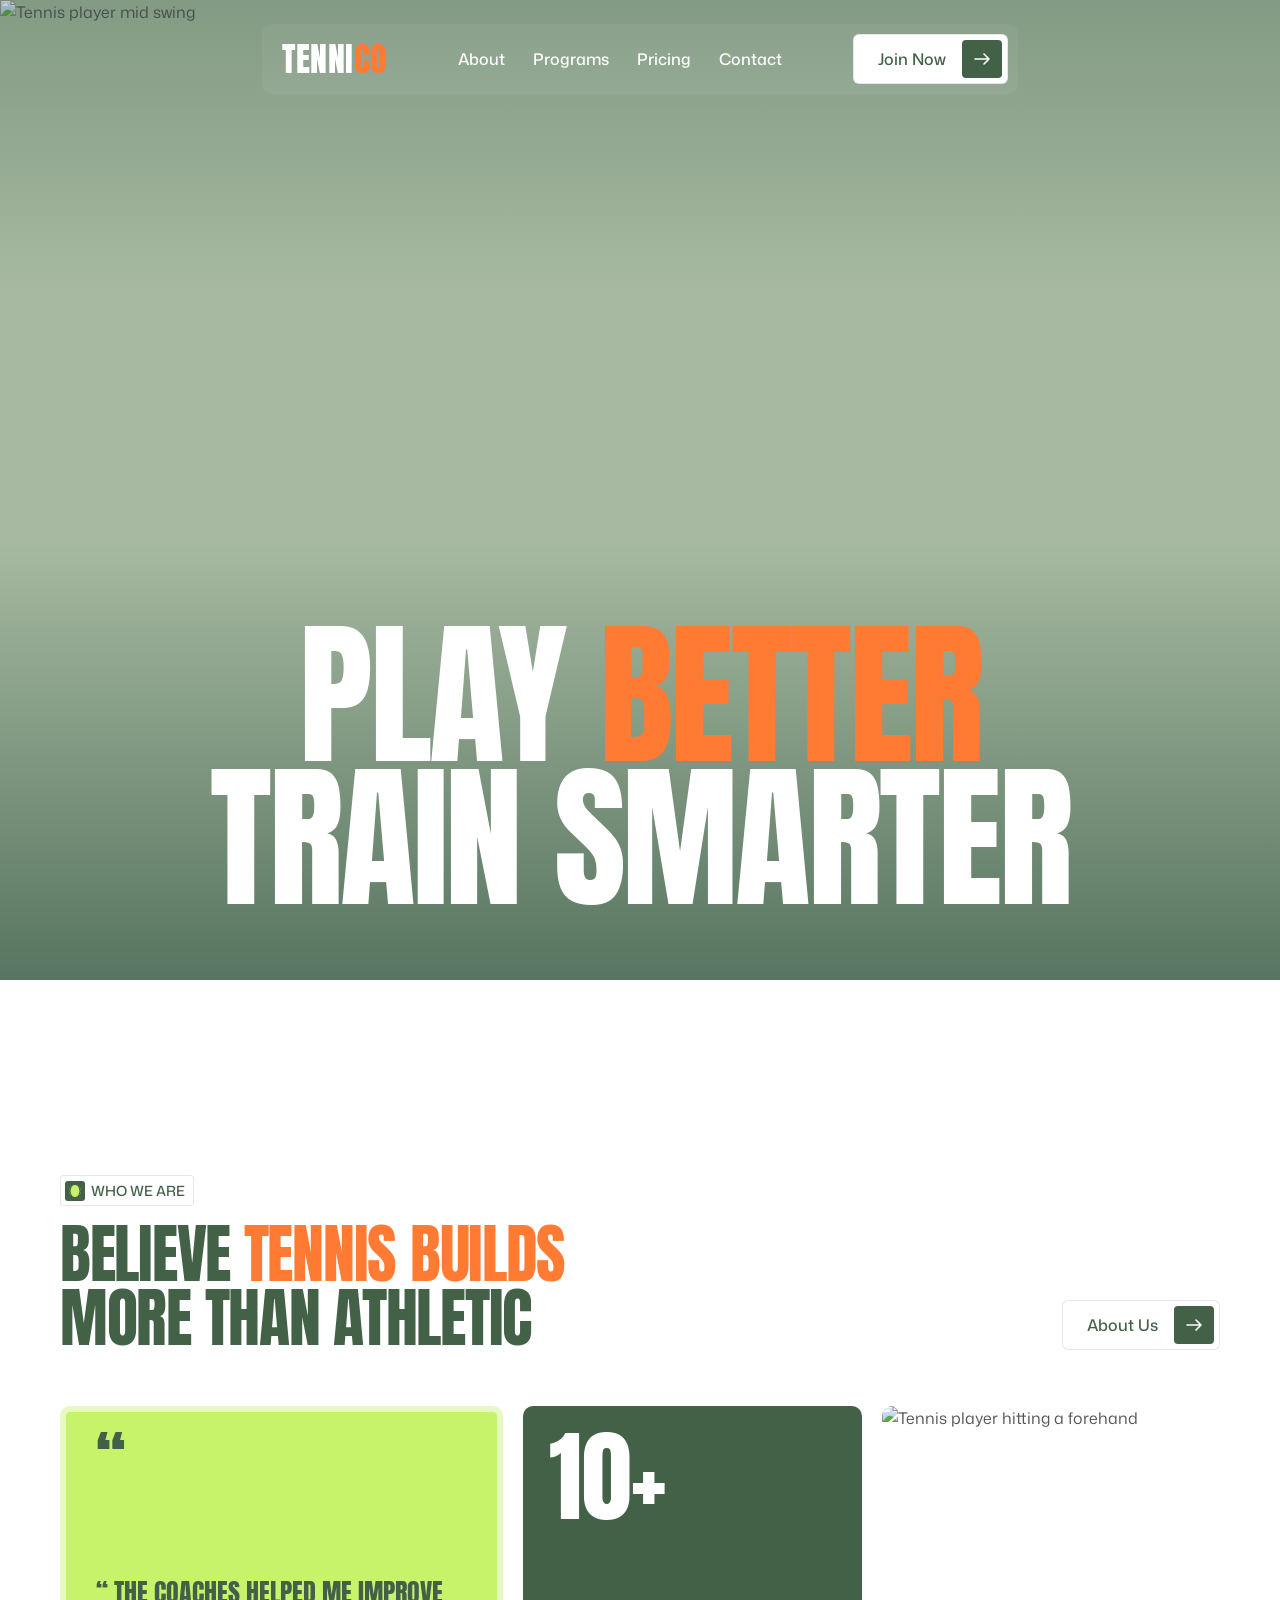
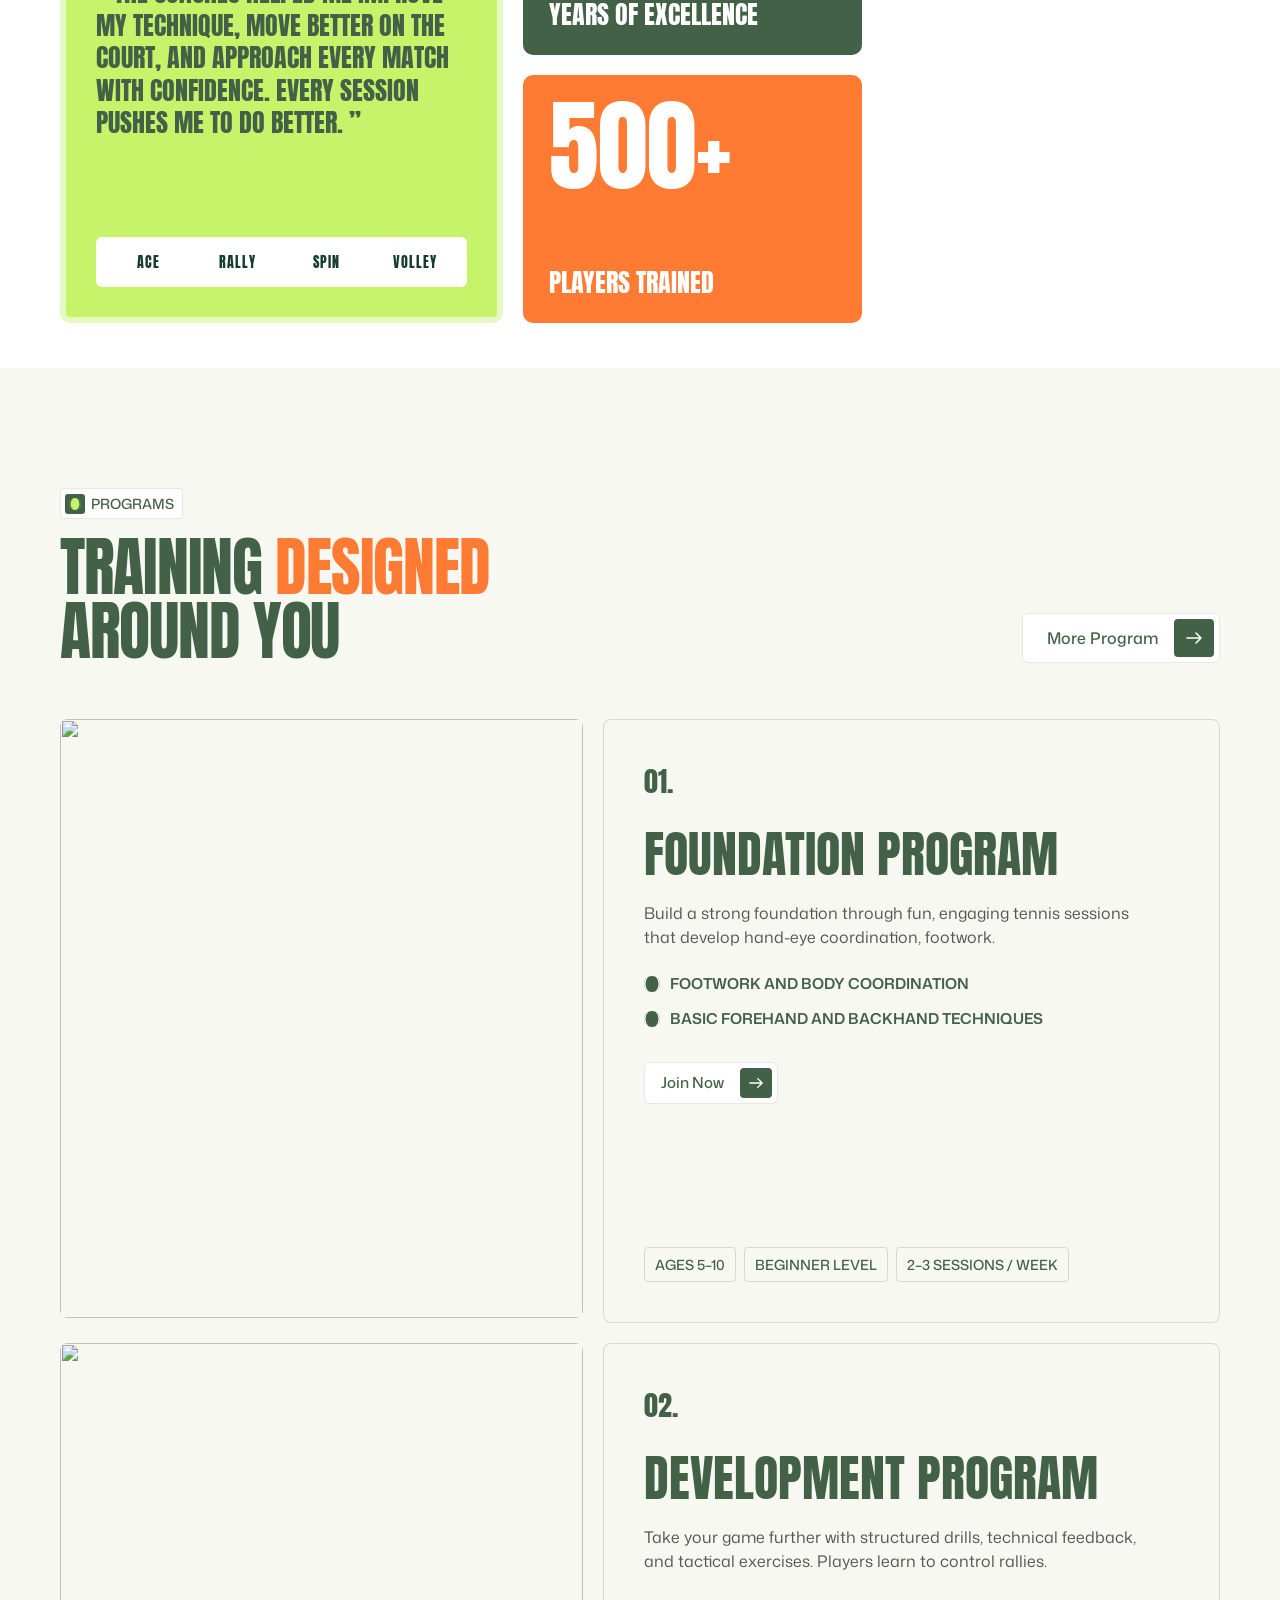
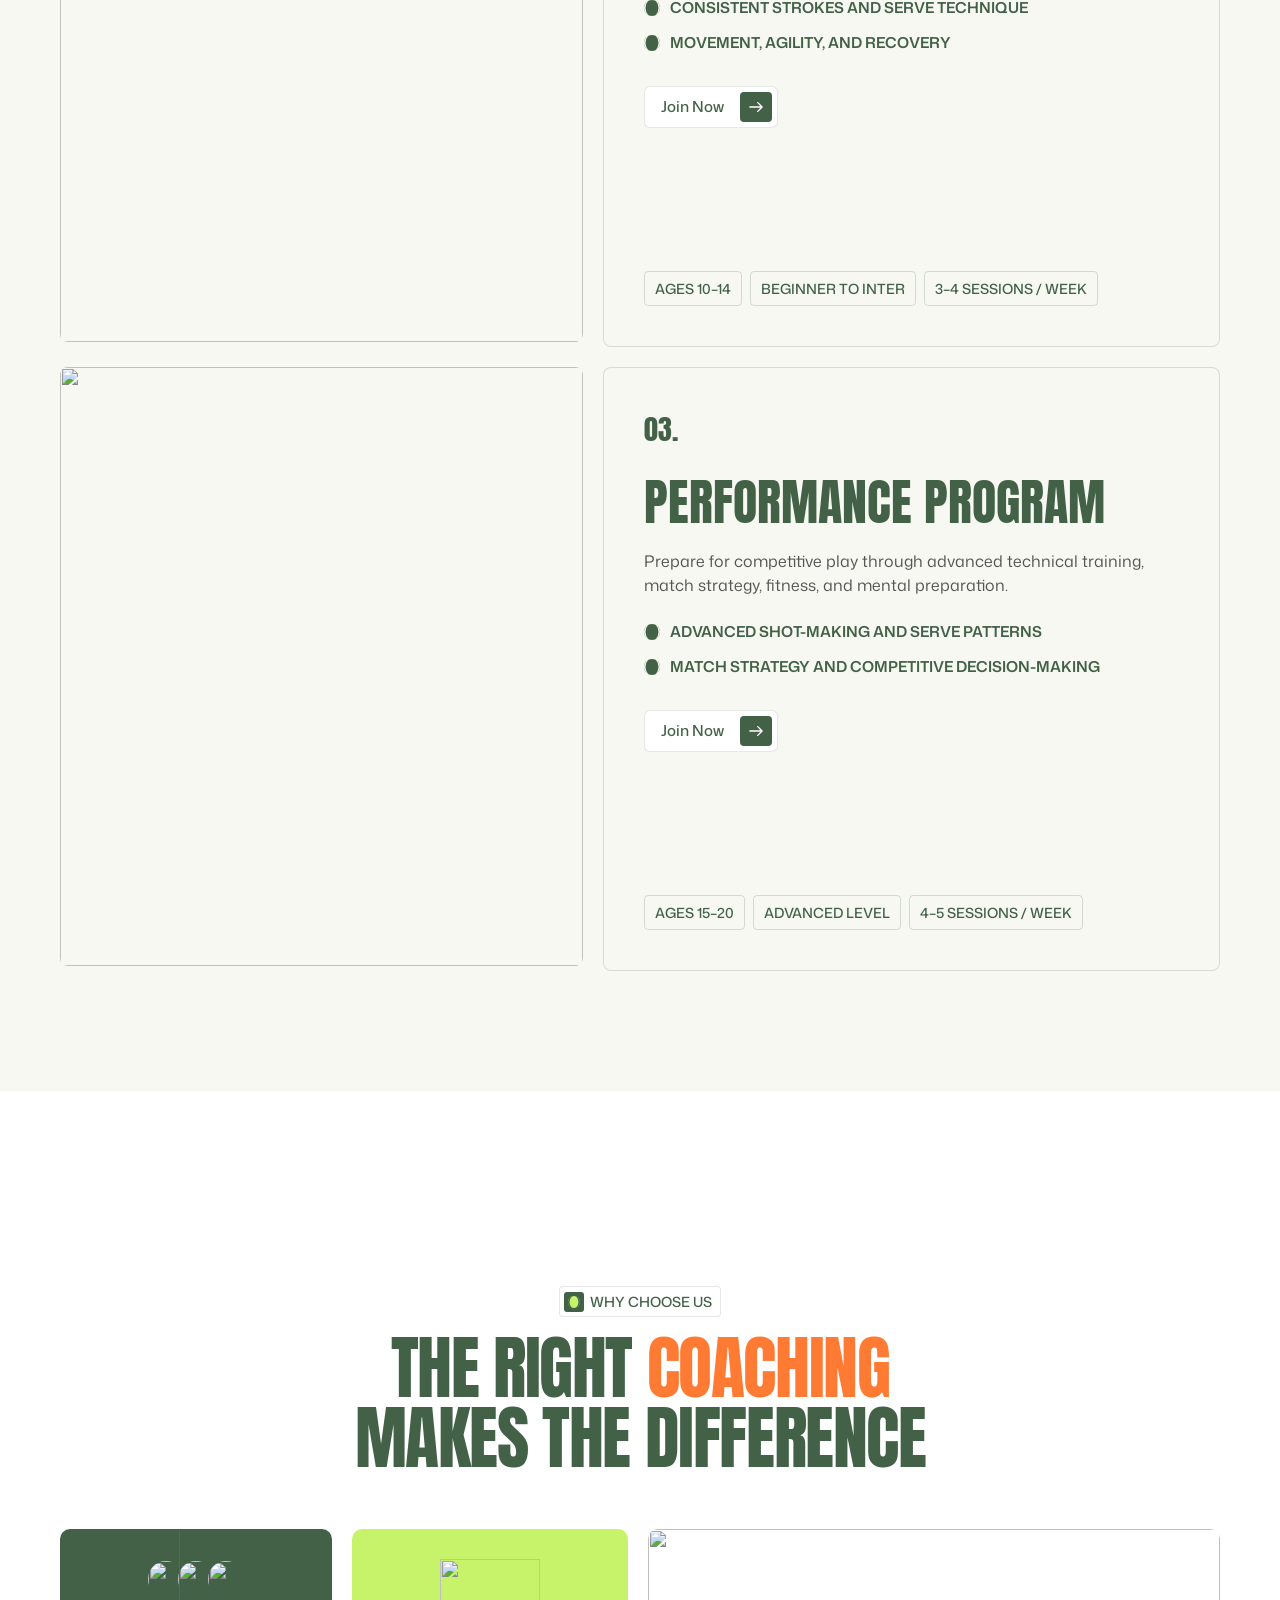
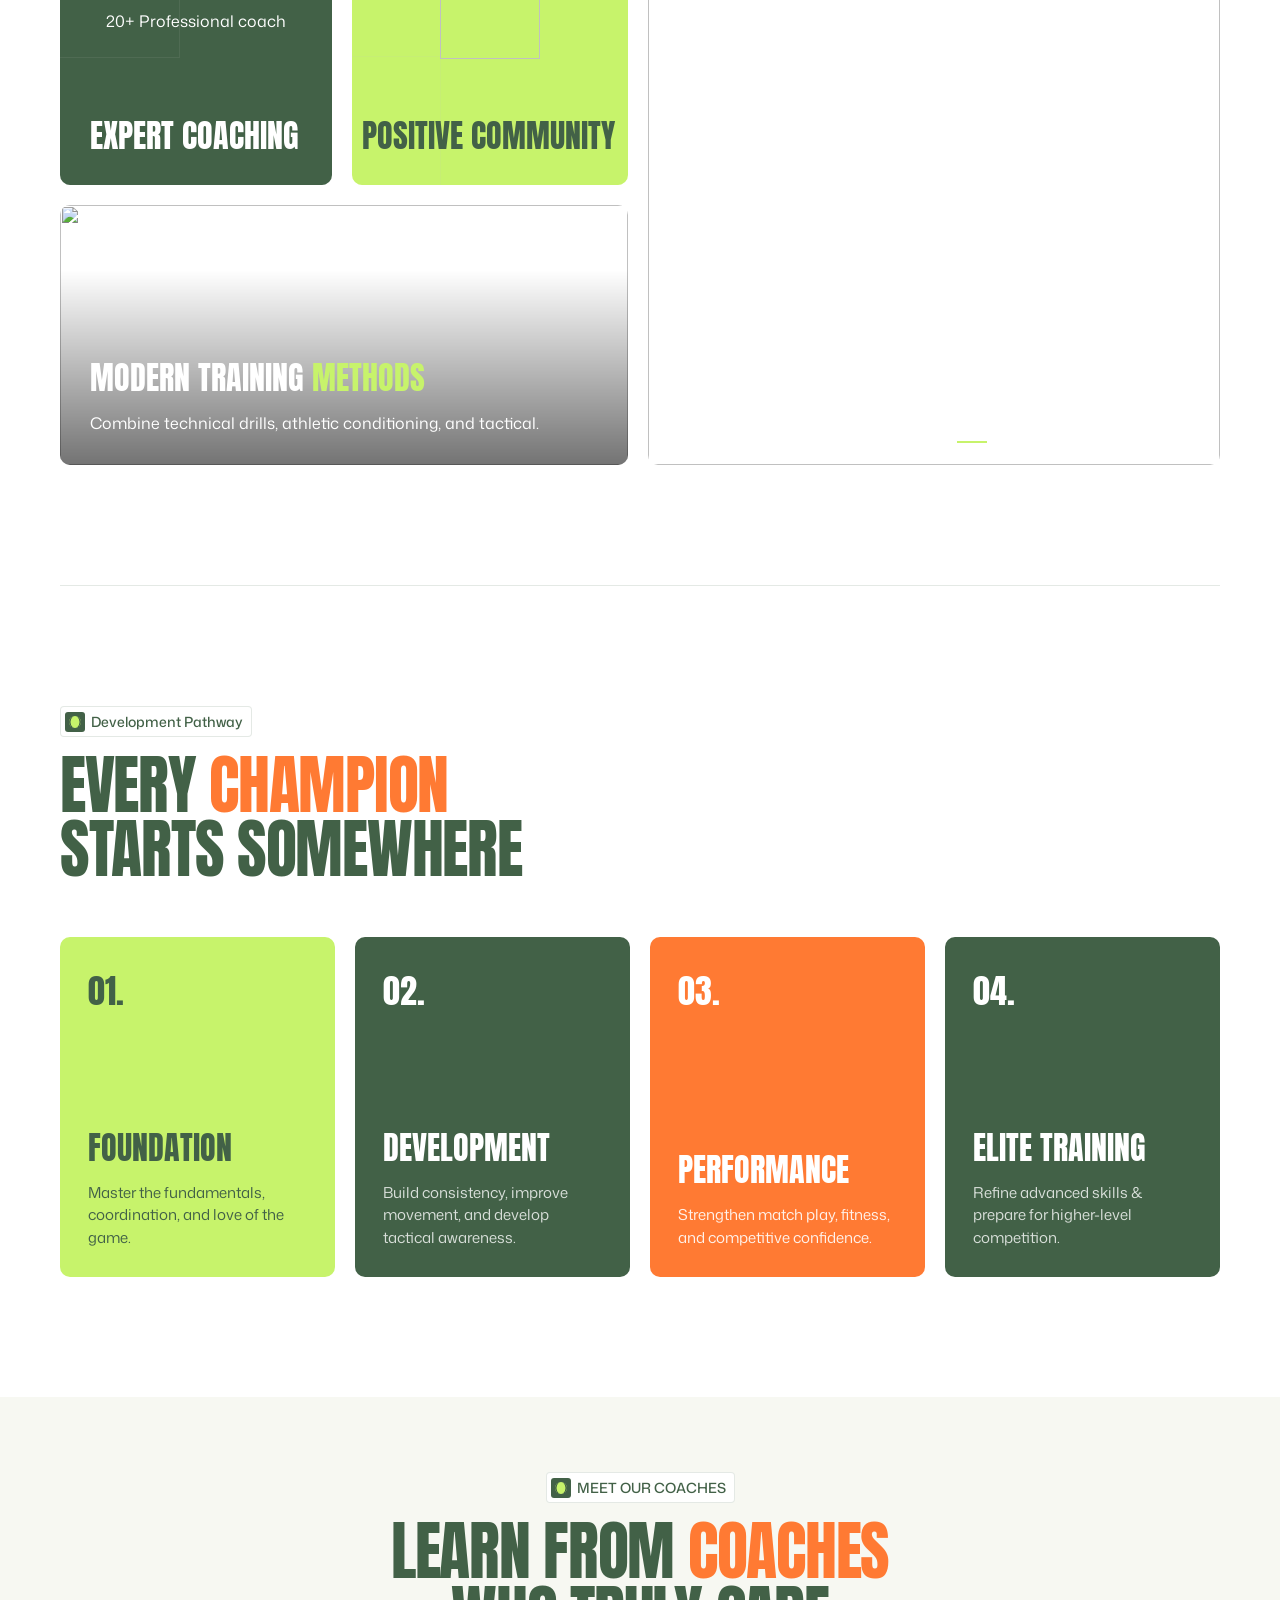
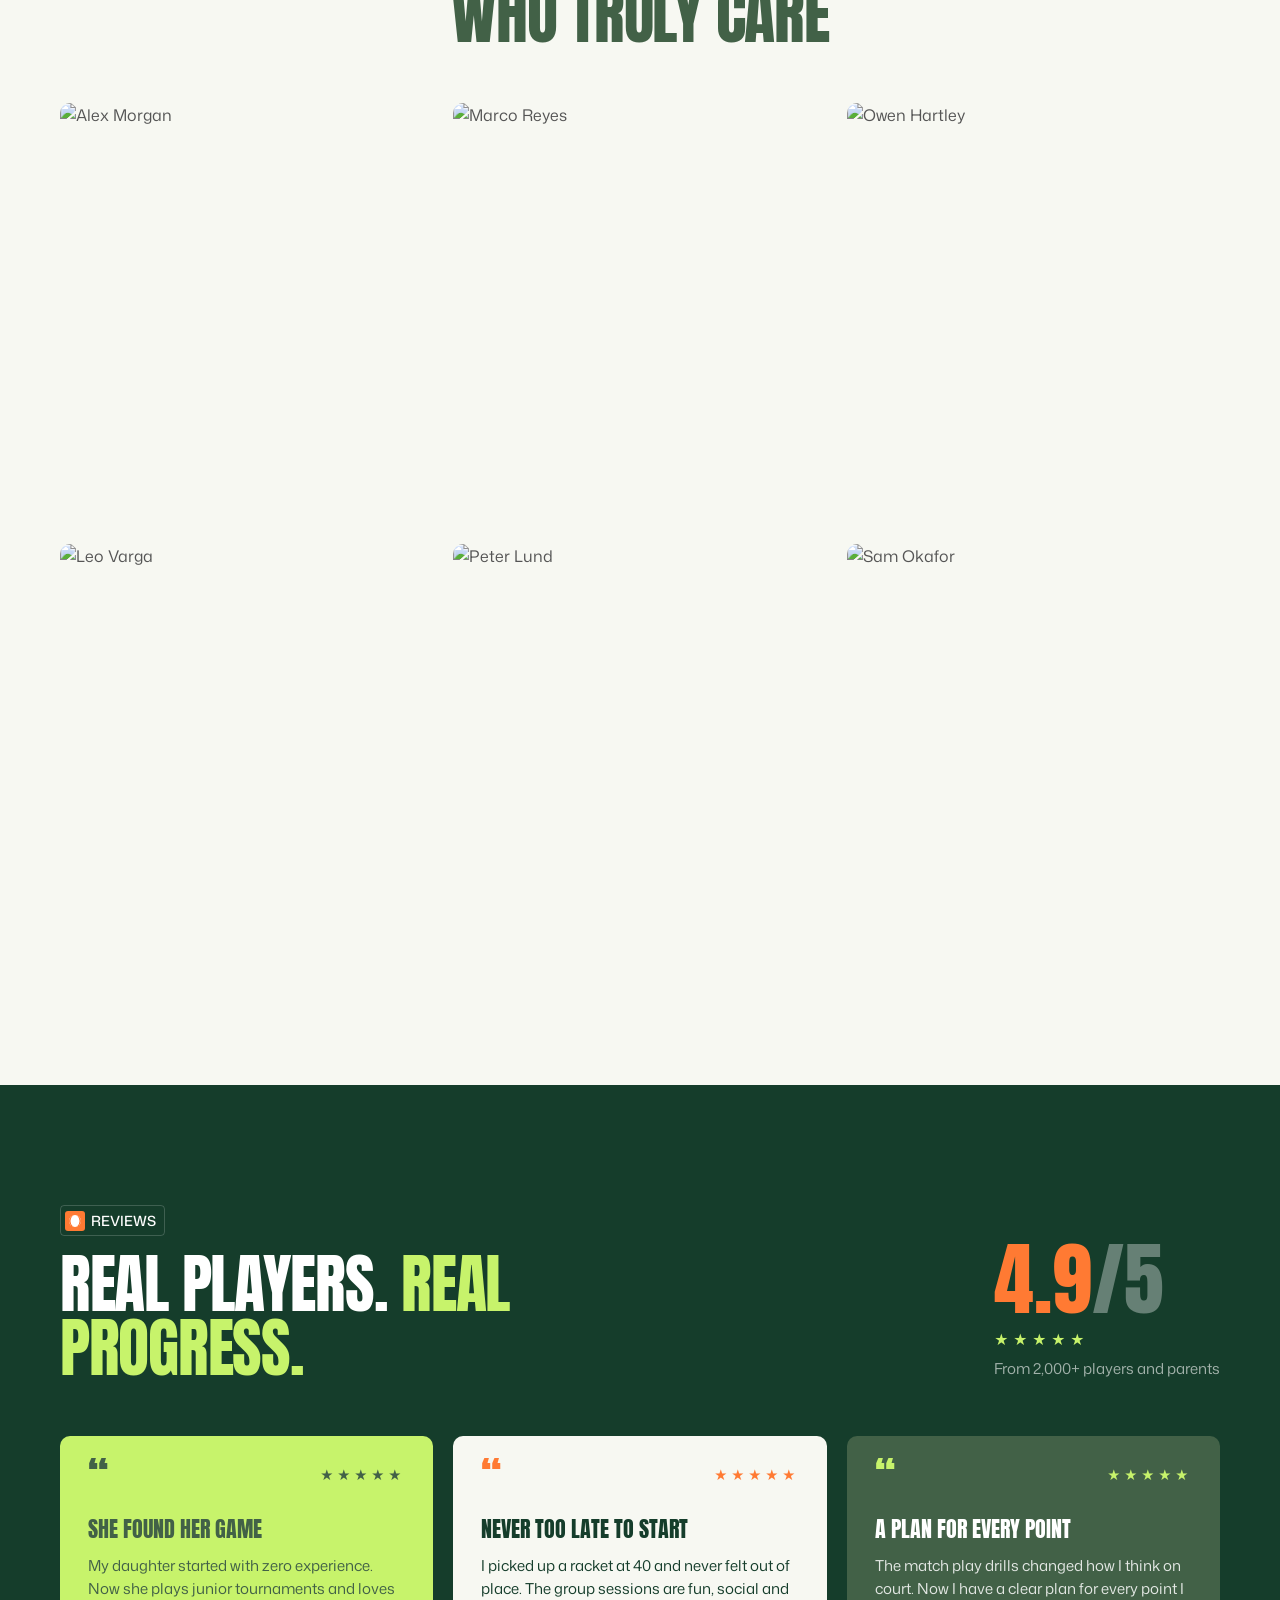
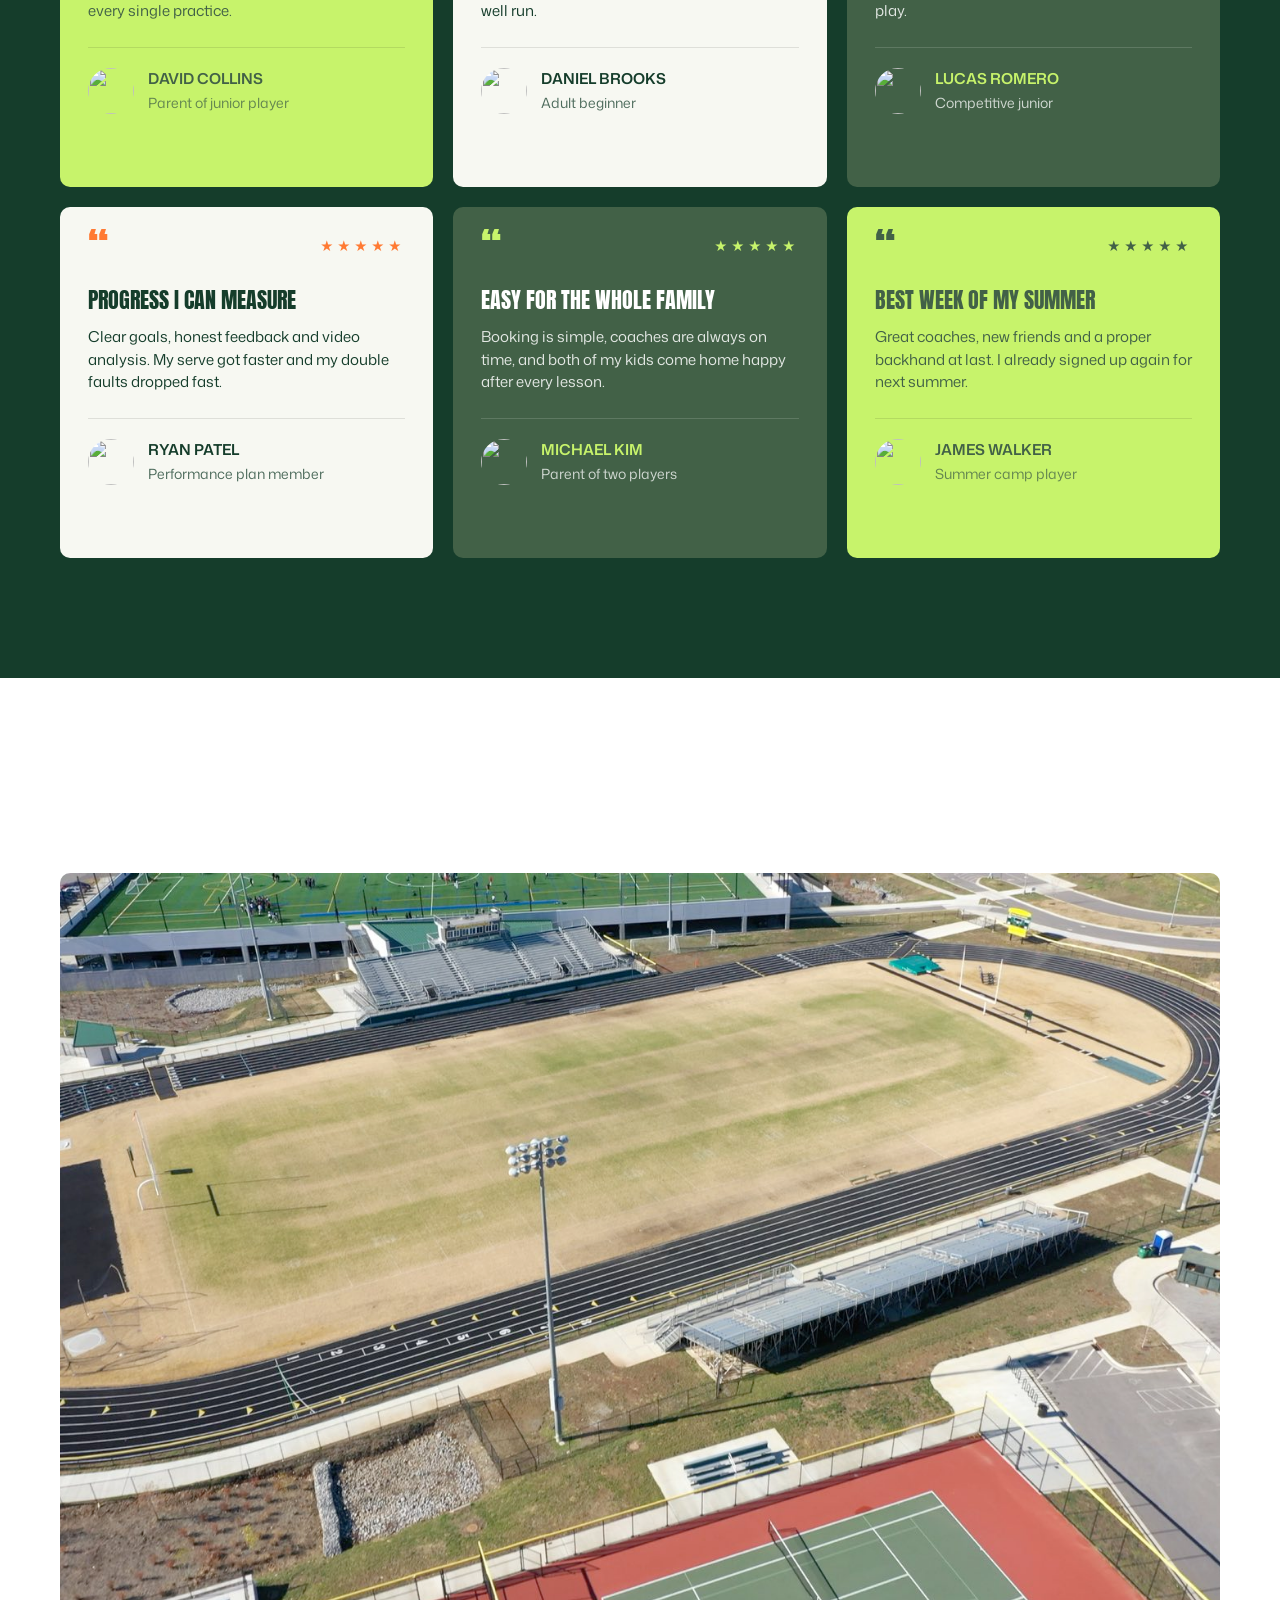
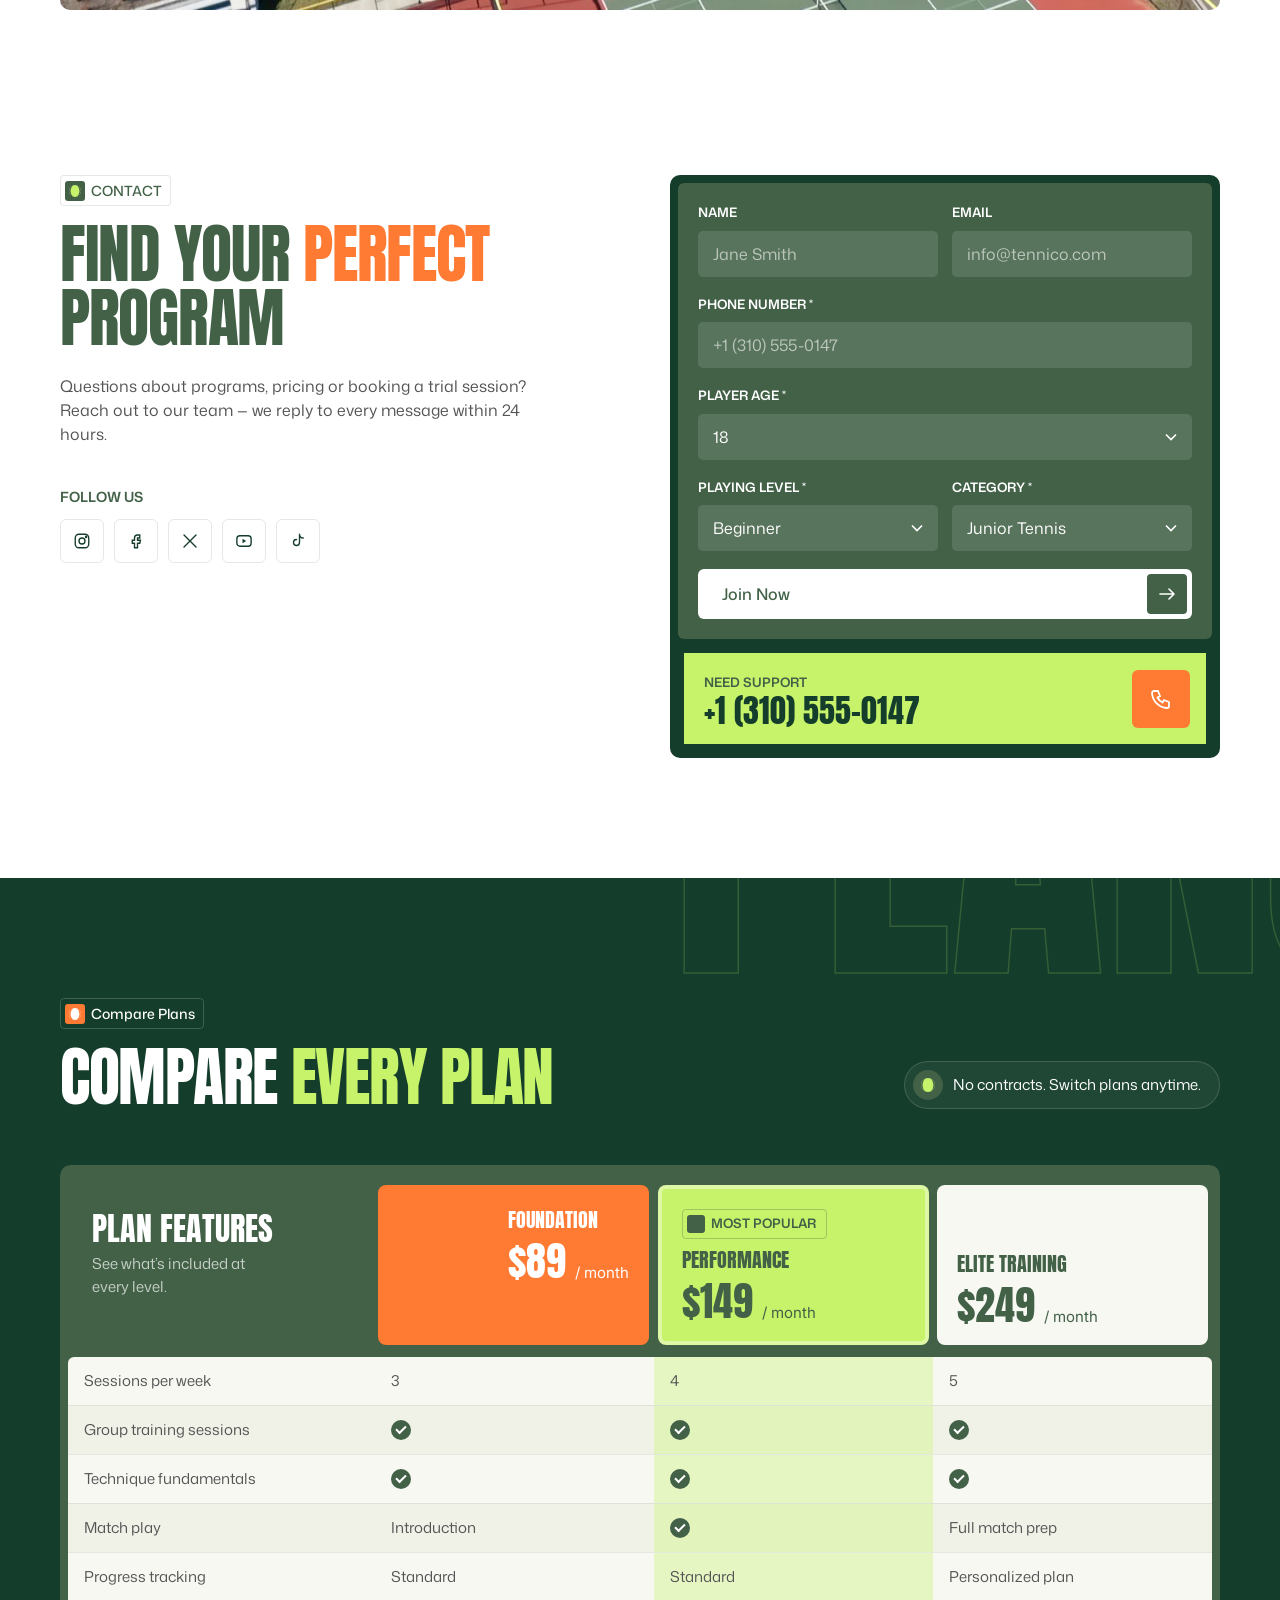
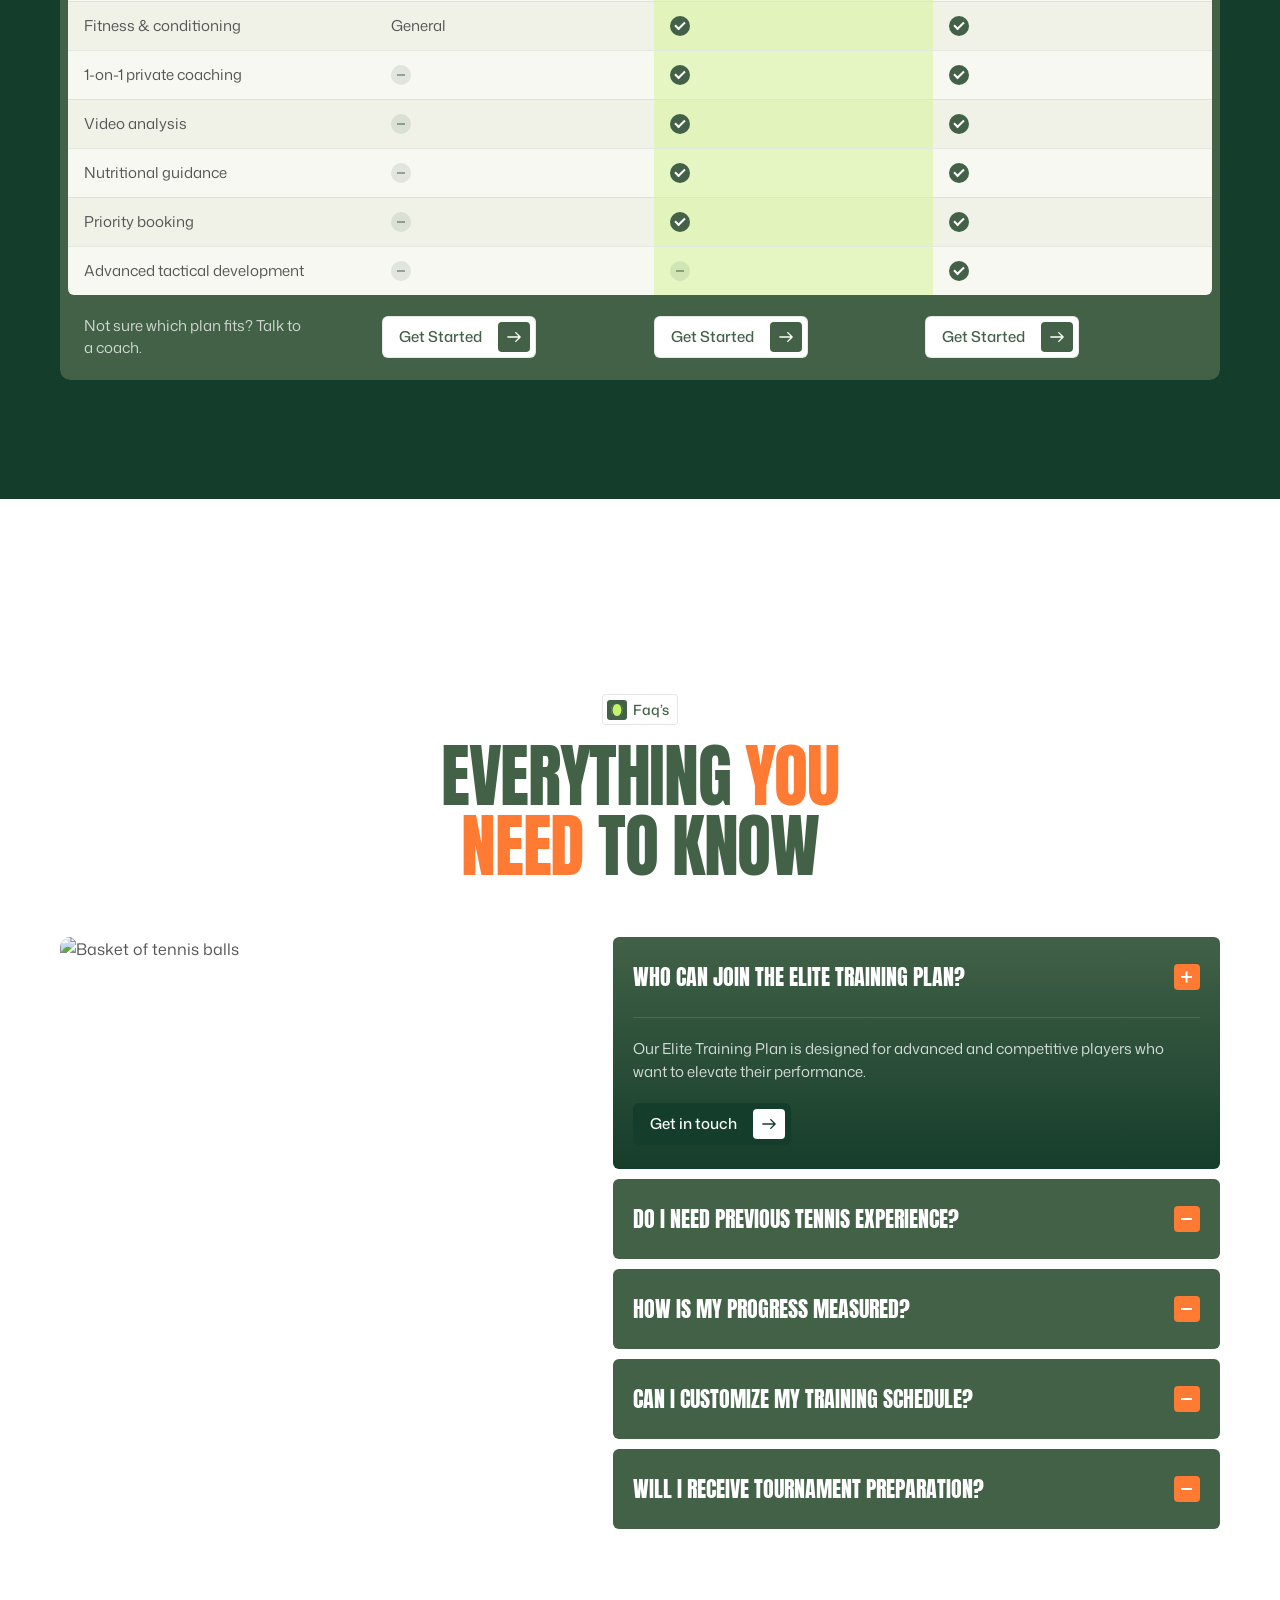
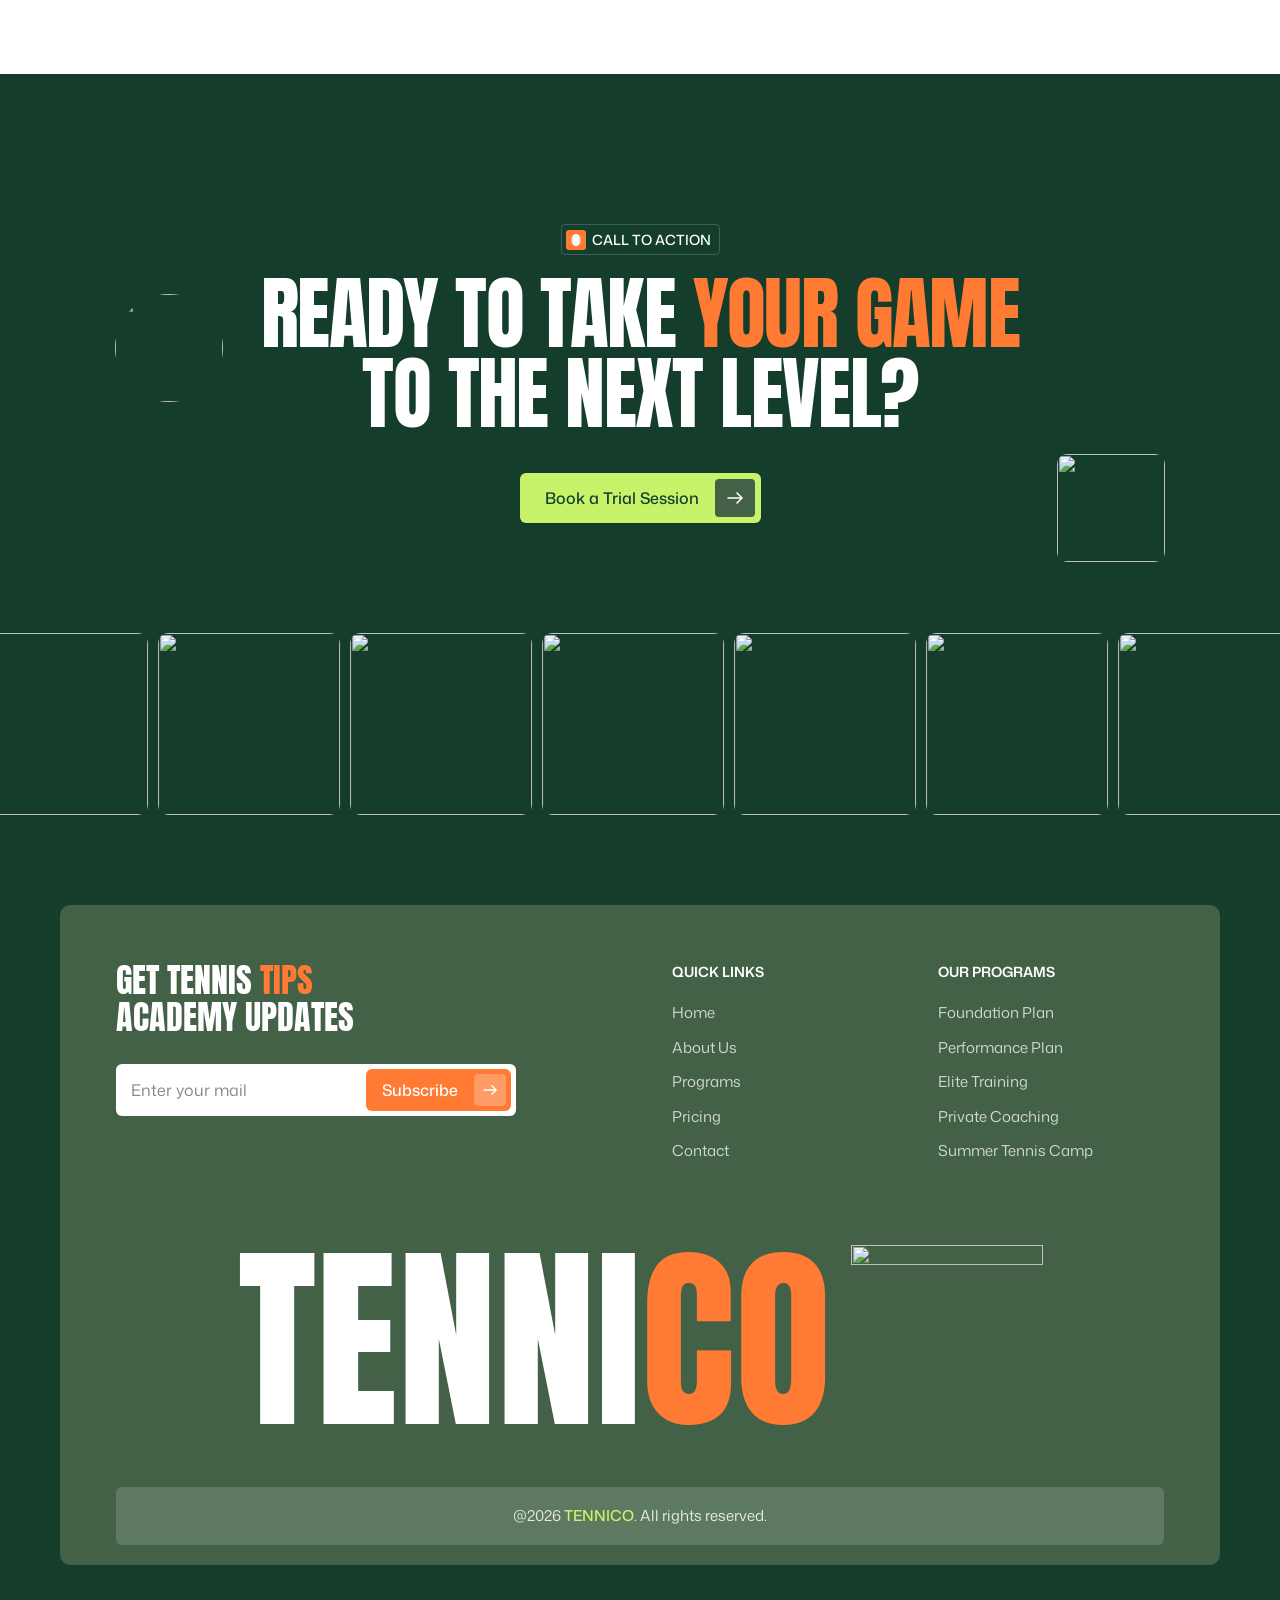
==== commit 55820ac4: "Fix video not loading after switching pages Video elements carried over from a fetched page never st" ====
--- a/index.html
+++ b/index.html
@@ -208,7 +208,7 @@
 <!-- VIDEO -->
 <section class="video">
   <div class="container" data-a="up">
-    <div class="vwrap"><video src="https://framerusercontent.com/assets/9yvI14xejfTdUfaTiUnpASmYNw.mp4" autoplay muted loop playsinline></video></div>
+    <div class="vwrap"><video src="https://framerusercontent.com/assets/9yvI14xejfTdUfaTiUnpASmYNw.mp4" poster="assets/video-poster.jpg" preload="auto" autoplay muted loop playsinline></video></div>
   </div>
 </section>
 
--- a/assets/site.css
+++ b/assets/site.css
@@ -208,7 +208,7 @@
 
 /* ============ video ============ */
 .video{padding:195px 0 45px}
-.vwrap{border-radius:10px;overflow:hidden;aspect-ratio:1160/737}
+.vwrap{border-radius:10px;overflow:hidden;aspect-ratio:1160/737;background:var(--dark) url(video-poster.jpg) center/cover no-repeat}
 .vwrap video{width:100%;height:100%;object-fit:cover;display:block}
 
 /* ============ contact ============ */
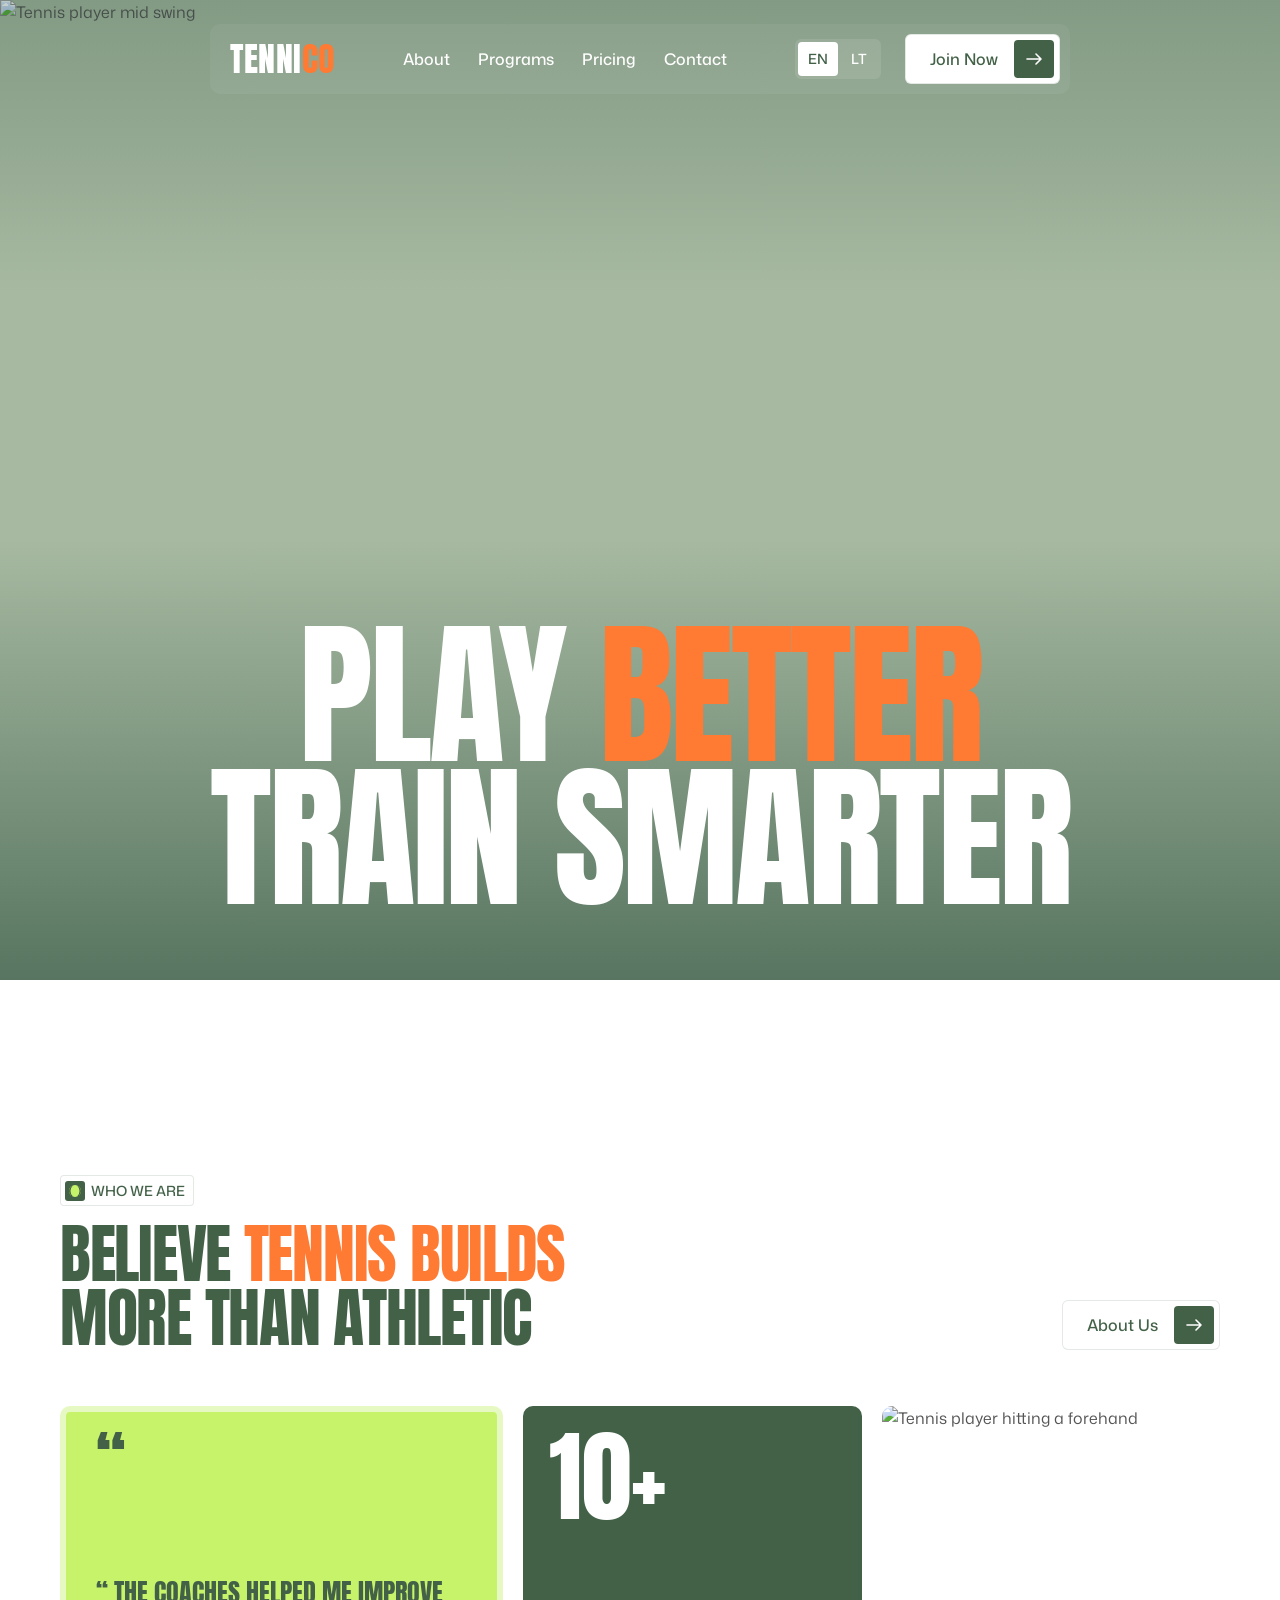
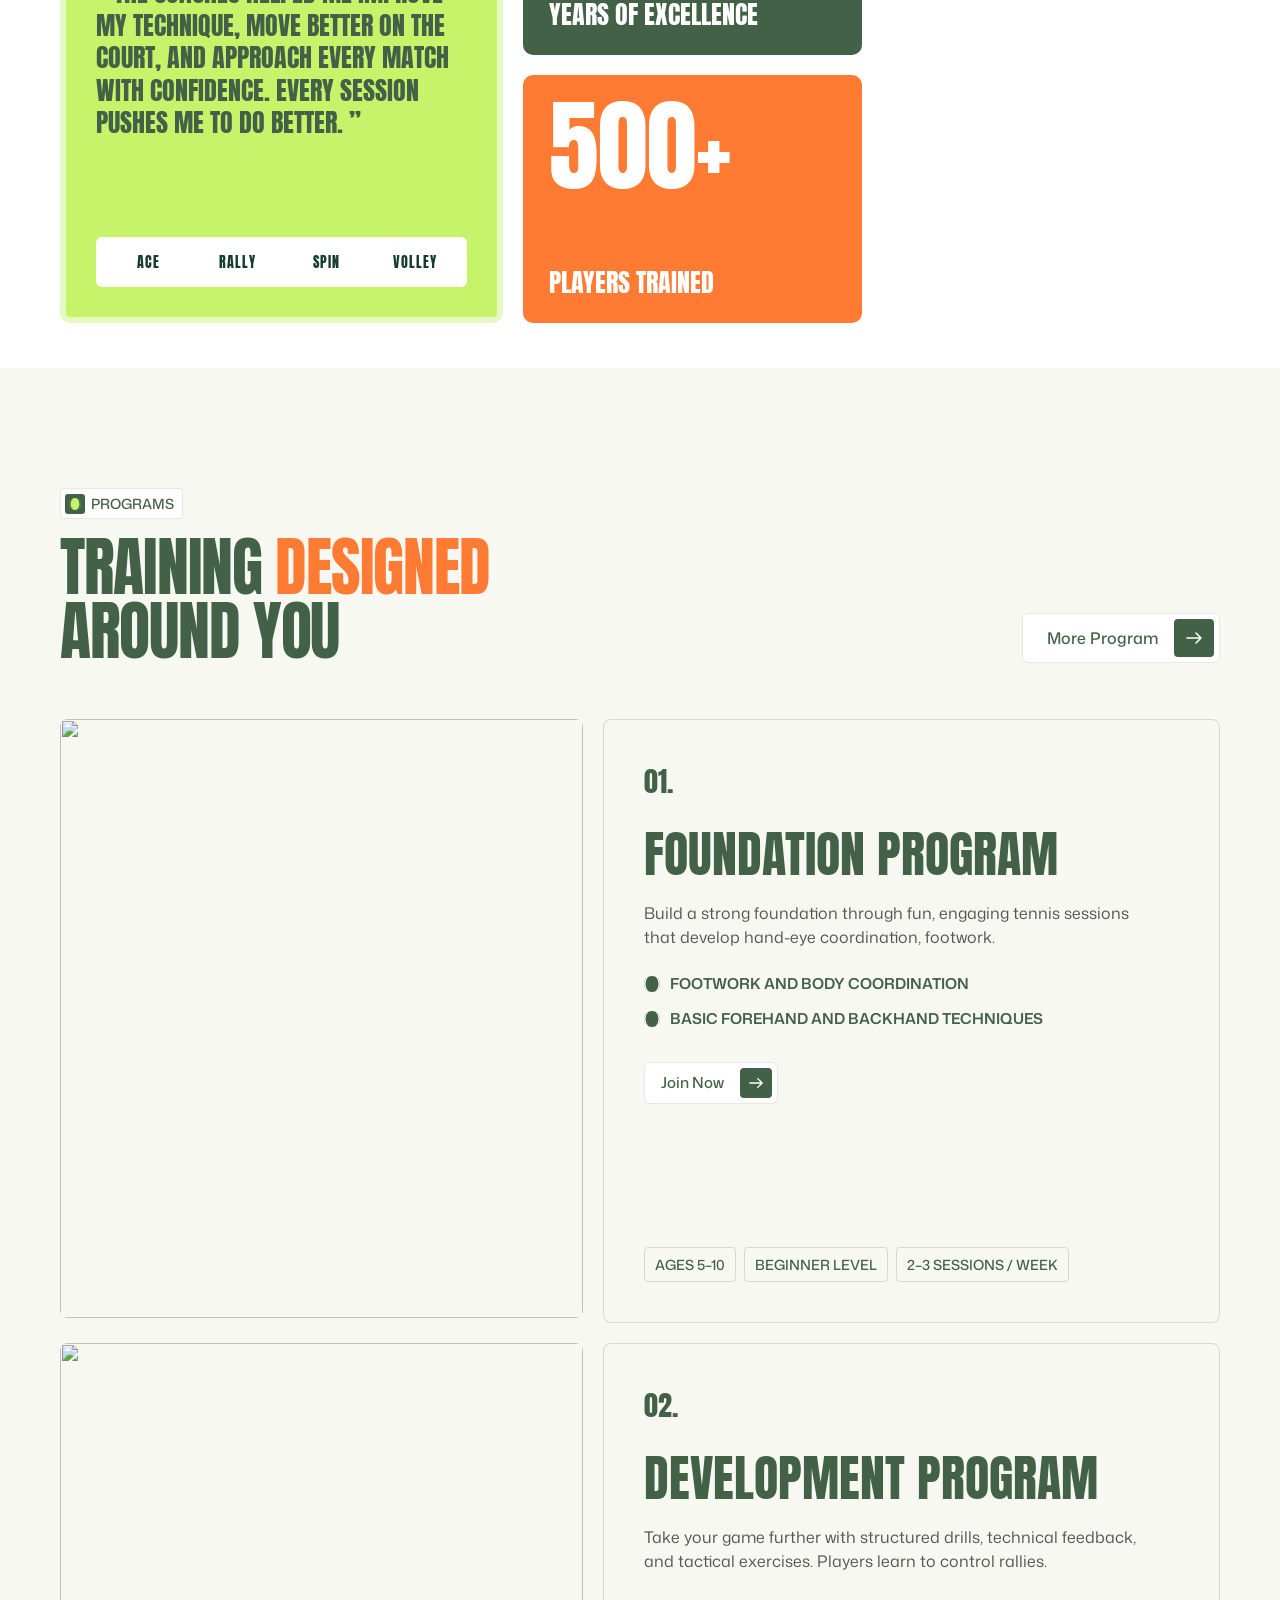
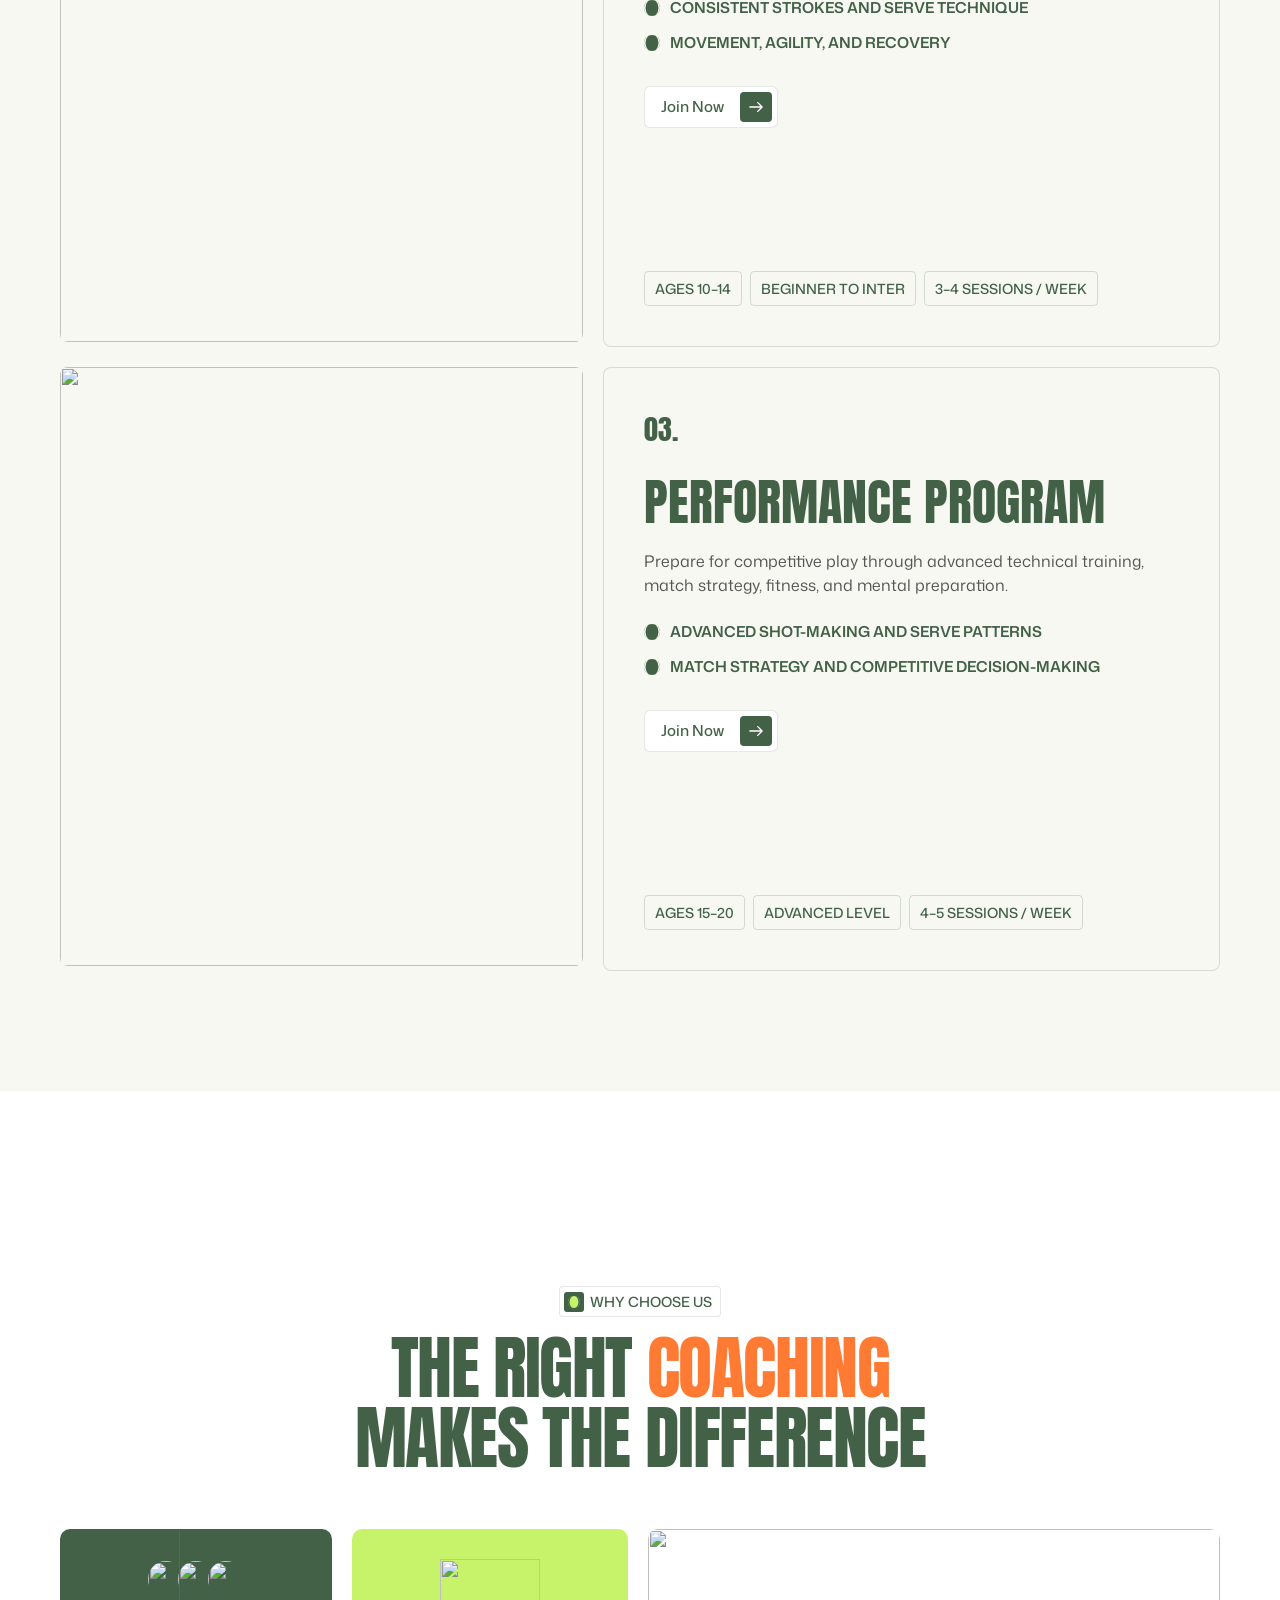
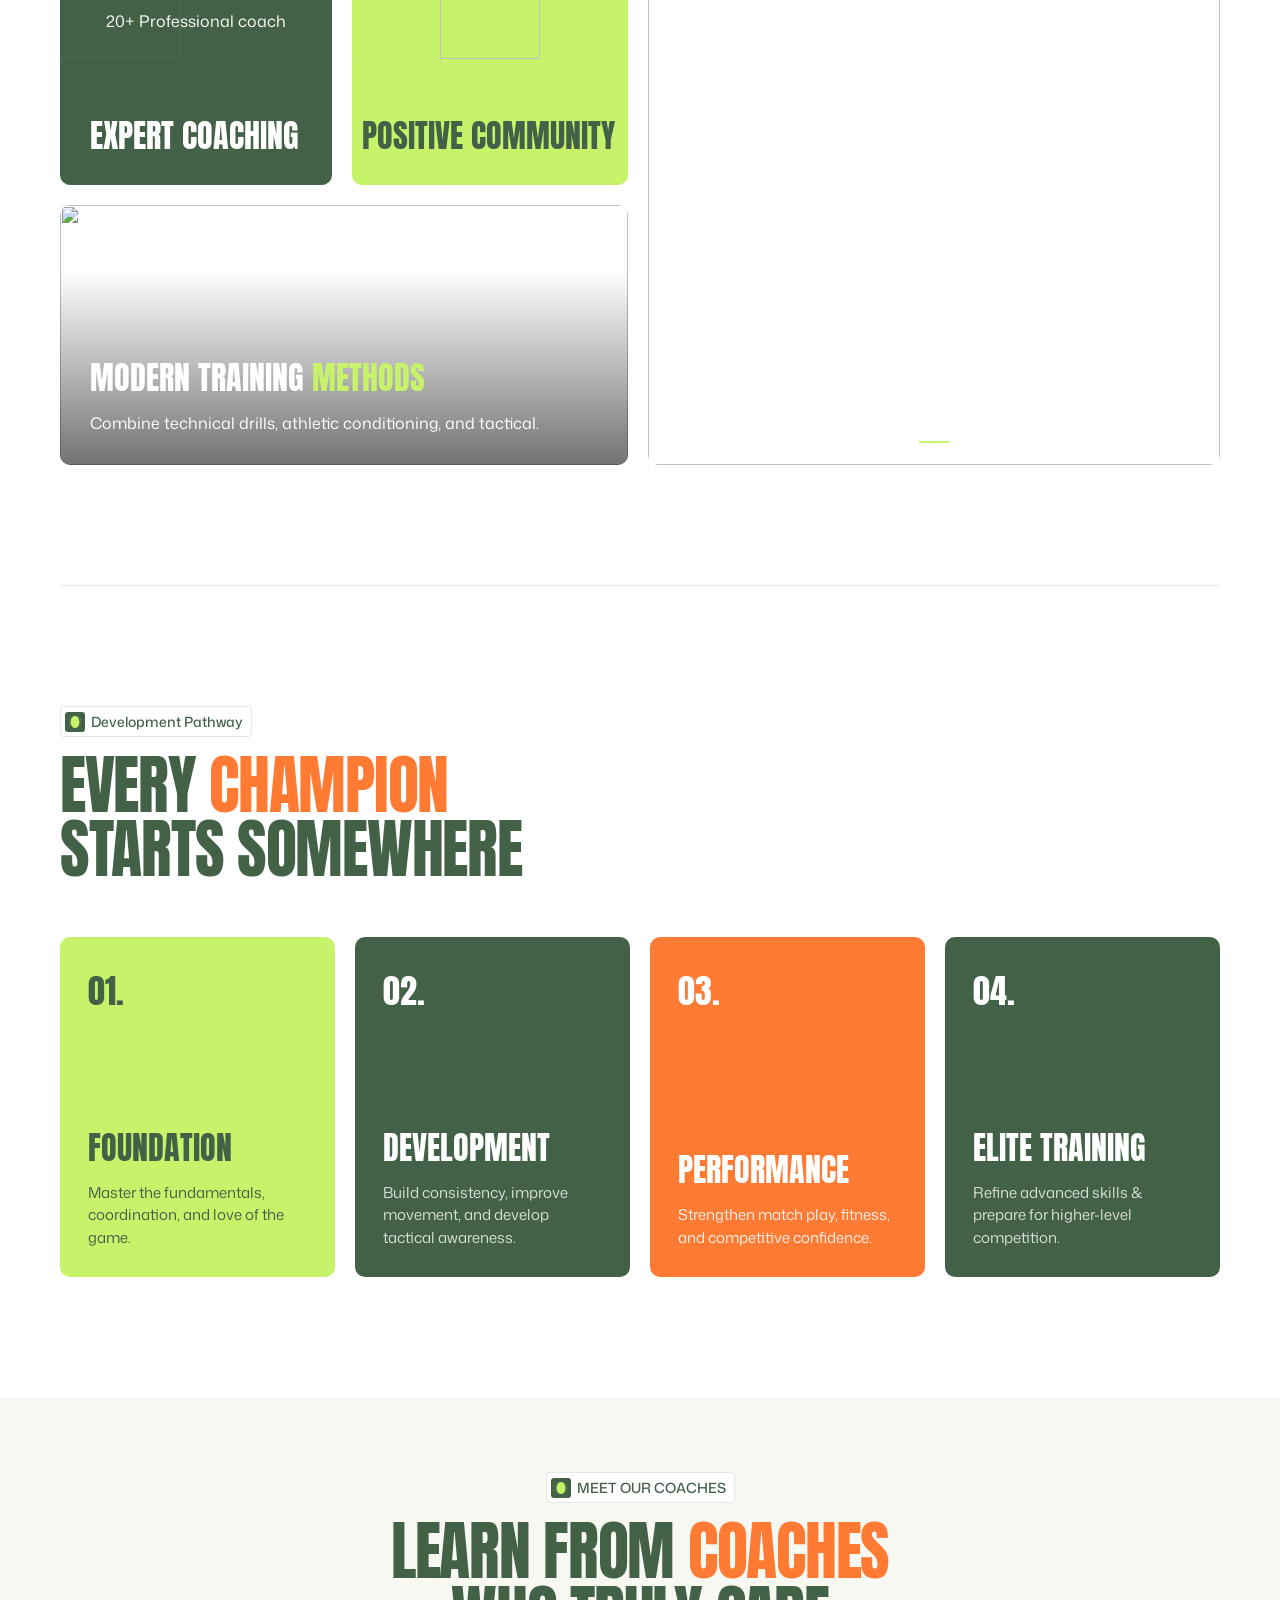
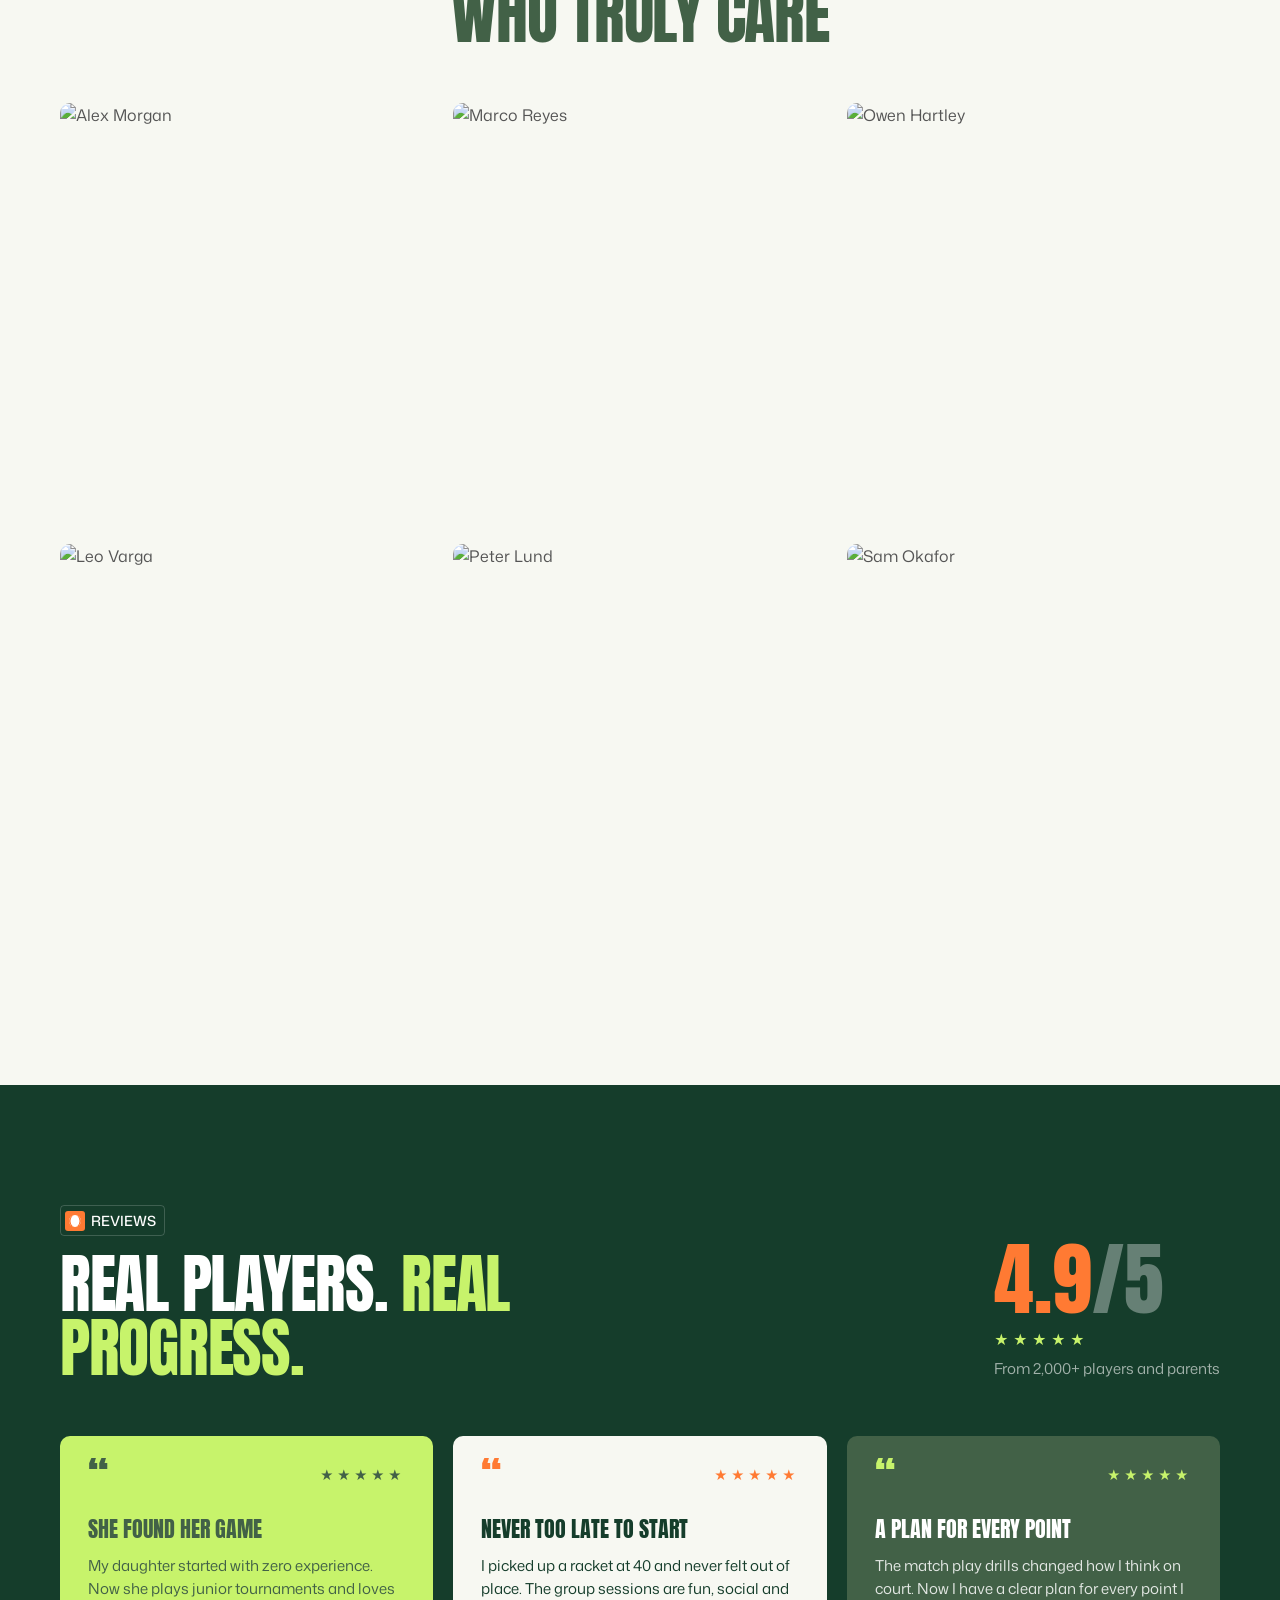
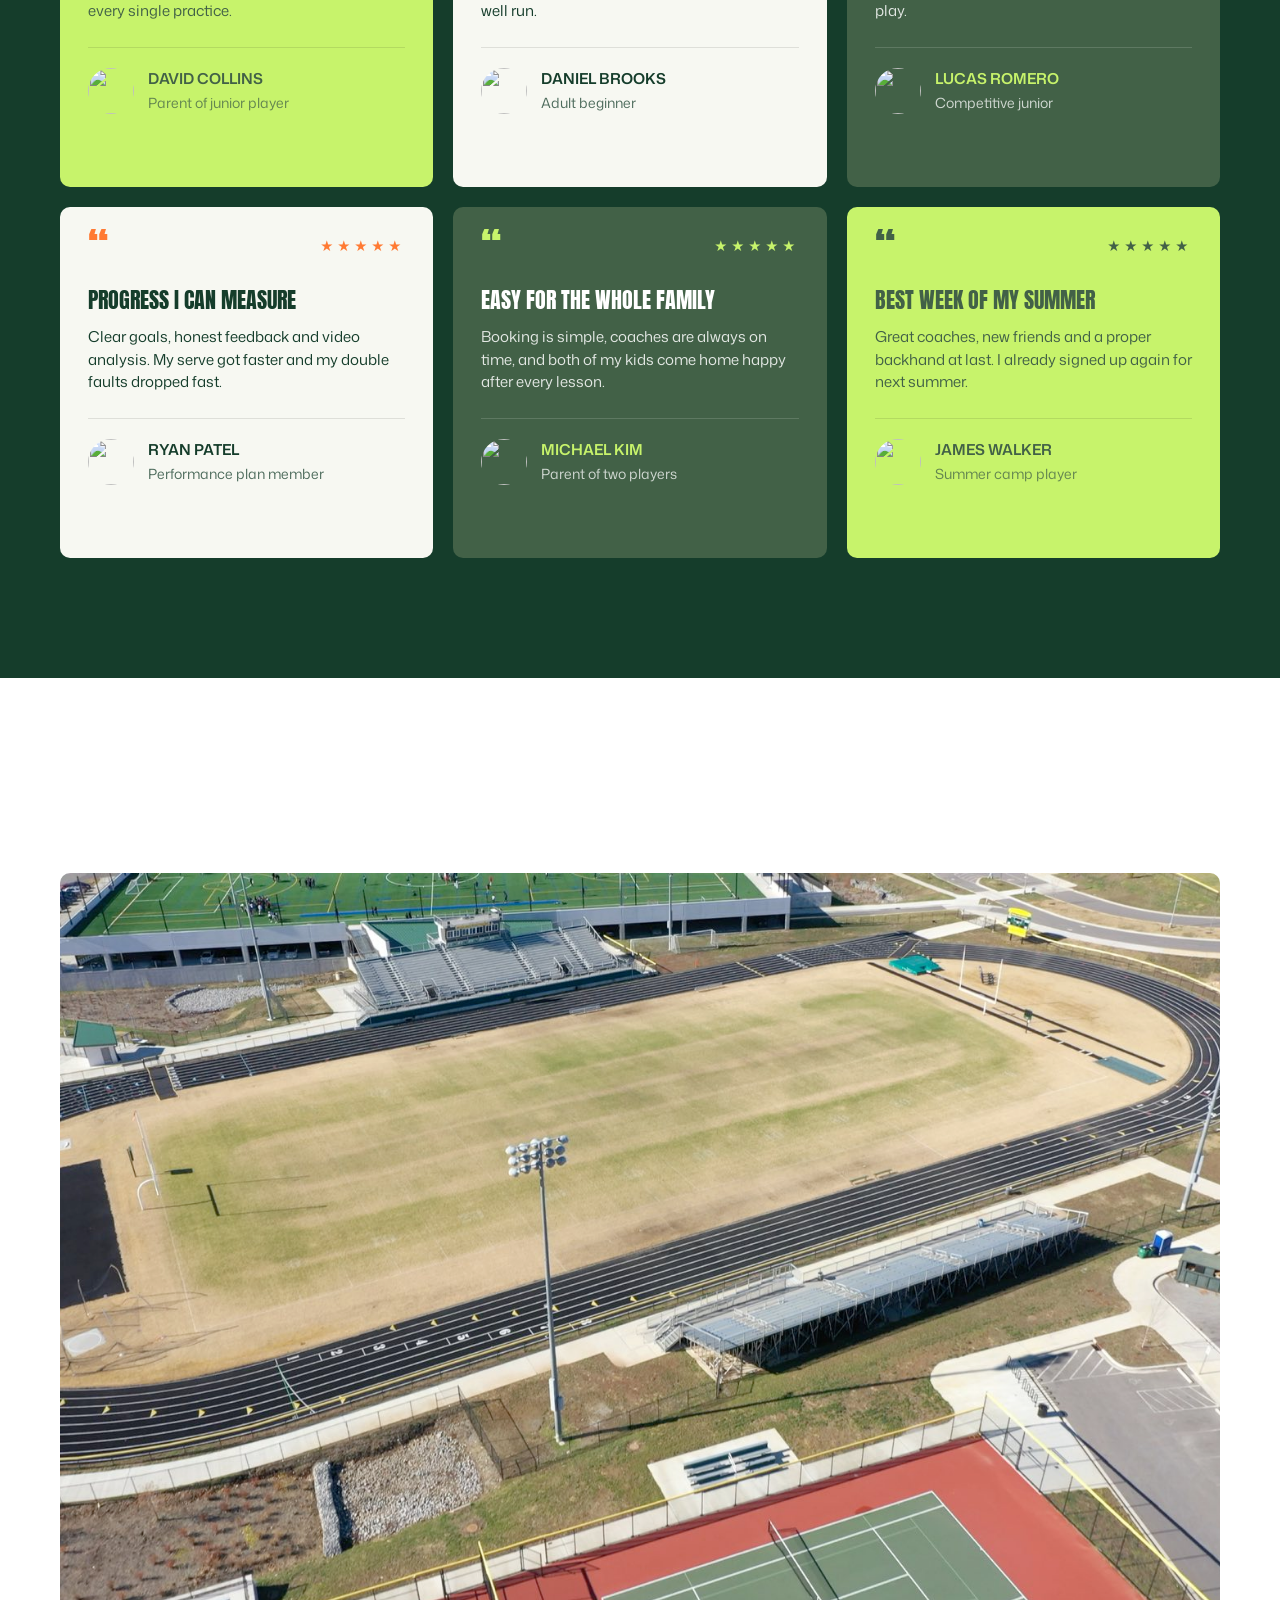
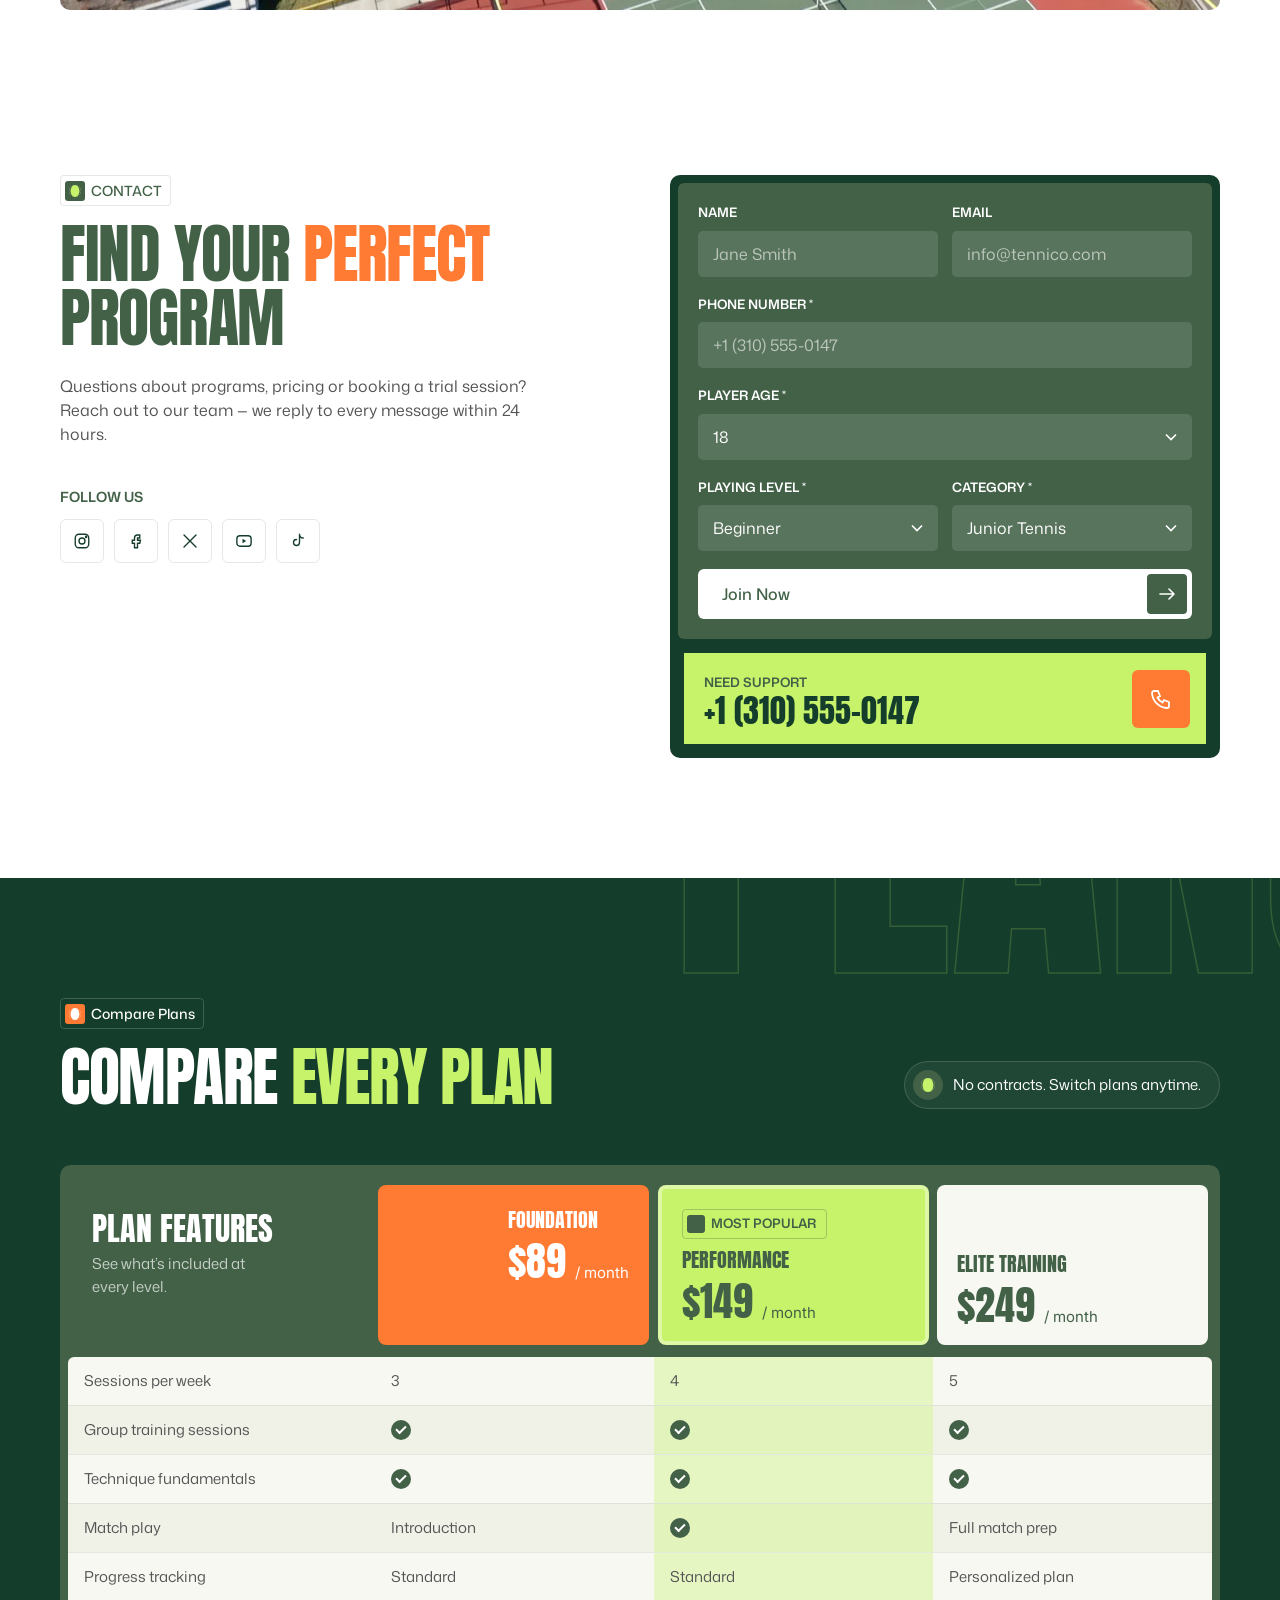
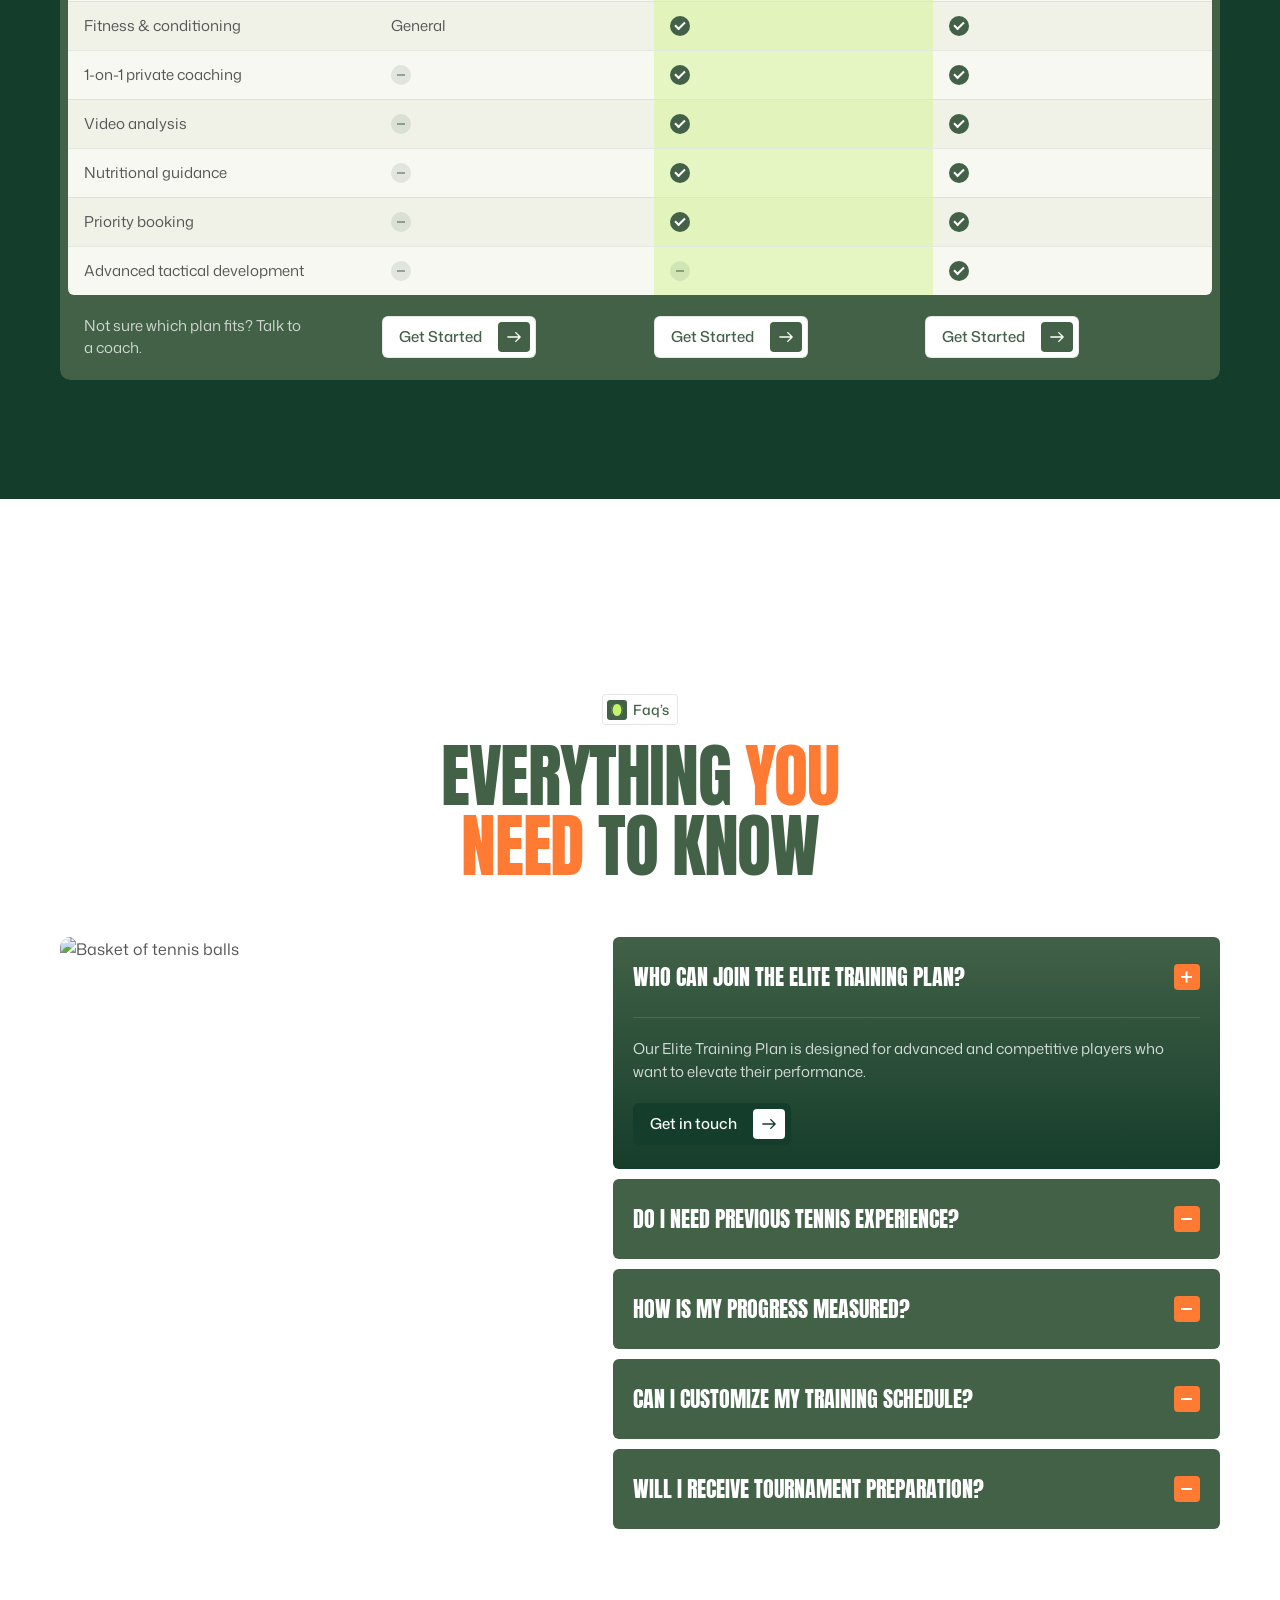
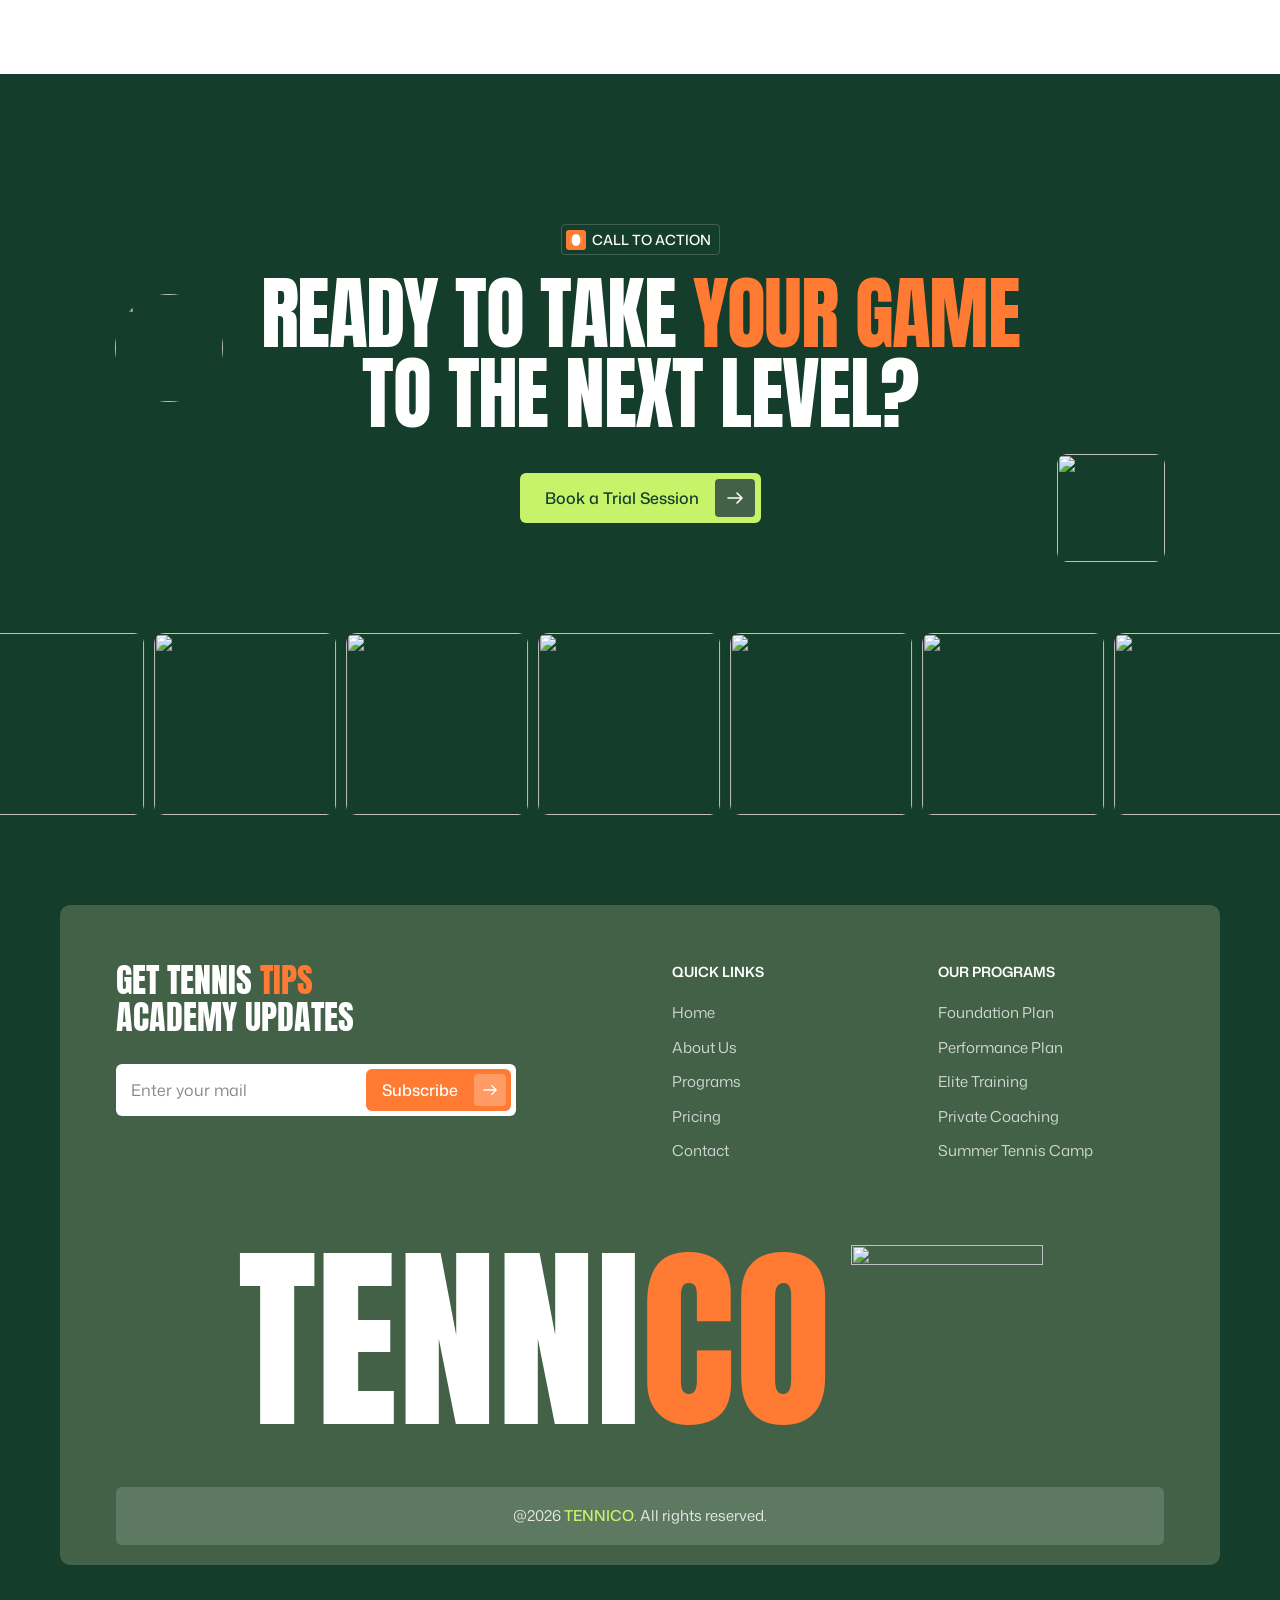
==== commit d76391c1: "Add EN/LT language switcher EN/LT toggle in the nav on every page. Lithuanian copy lives in assets/i" ====
--- a/index.html
+++ b/index.html
@@ -25,6 +25,7 @@
     <nav class="links">
       <a href="about.html">About</a><a href="programs.html">Programs</a><a href="index.html#pricing">Pricing</a><a href="contact.html">Contact</a>
     </nav>
+    <div class="lang" role="group" aria-label="Language"><button type="button" data-lang="en" aria-pressed="true">EN</button><button type="button" data-lang="lt" aria-pressed="false">LT</button></div>
     <a href="contact.html" class="btn"><i class="ib"></i><span>Join Now</span><svg><use href="#arr"/></svg></a>
     <button class="burger" id="burger" aria-label="Menu"><i></i></button>
   </div>
@@ -327,6 +328,7 @@
   </div>
 </footer>
 
+<script src="assets/i18n-lt.js"></script>
 <script src="assets/site.js"></script>
 </body>
 </html>
--- a/assets/site.css
+++ b/assets/site.css
@@ -482,3 +482,15 @@
 }
 [data-a="fromLsp"]{opacity:0;transform:translateX(-75px);transition:opacity var(--sp-btn-d) var(--sp-btn),transform var(--sp-btn-d) var(--sp-btn)}
 [data-a="fromLsp"].in{opacity:1;transform:none}
+
+/* ============ language switcher (EN / LT) ============ */
+.nav-in{max-width:860px}
+.lang{display:flex;gap:2px;padding:3px;border-radius:6px;background:rgba(255,255,255,.1);margin-left:auto}
+.lang button{height:34px;min-width:38px;padding:0 10px;border:0;border-radius:4px;background:transparent;color:#fff;font:500 14px/1 'Mona Sans',Inter,sans-serif;cursor:pointer;transition:background-color var(--sp-btn-d) var(--sp-btn),color var(--sp-btn-d) var(--sp-btn)}
+.lang button:hover{color:var(--orange)}
+.lang button[aria-pressed="true"]{background:#fff;color:var(--green);cursor:default}
+.nav-in .links{margin-left:auto}
+@media (max-width:809px){
+  .lang button{height:38px}
+  .nav-in{gap:10px}
+}
